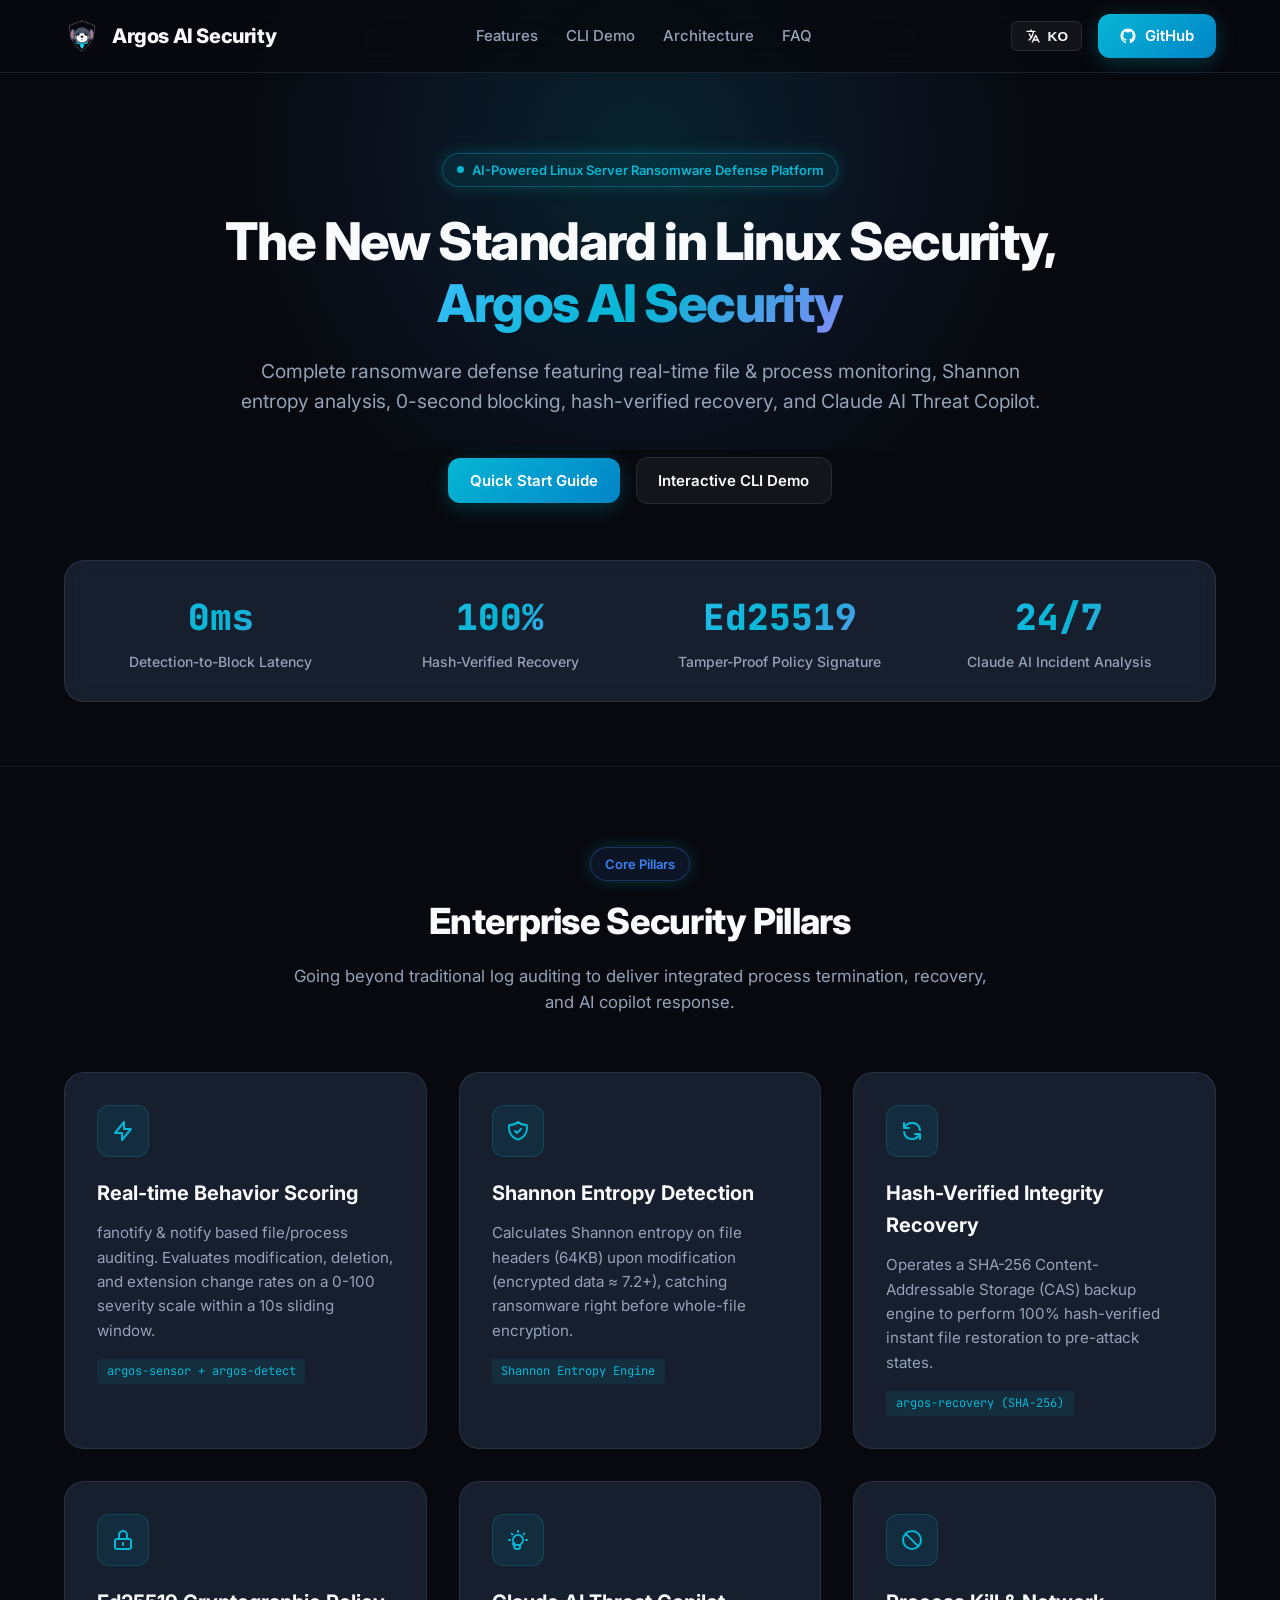
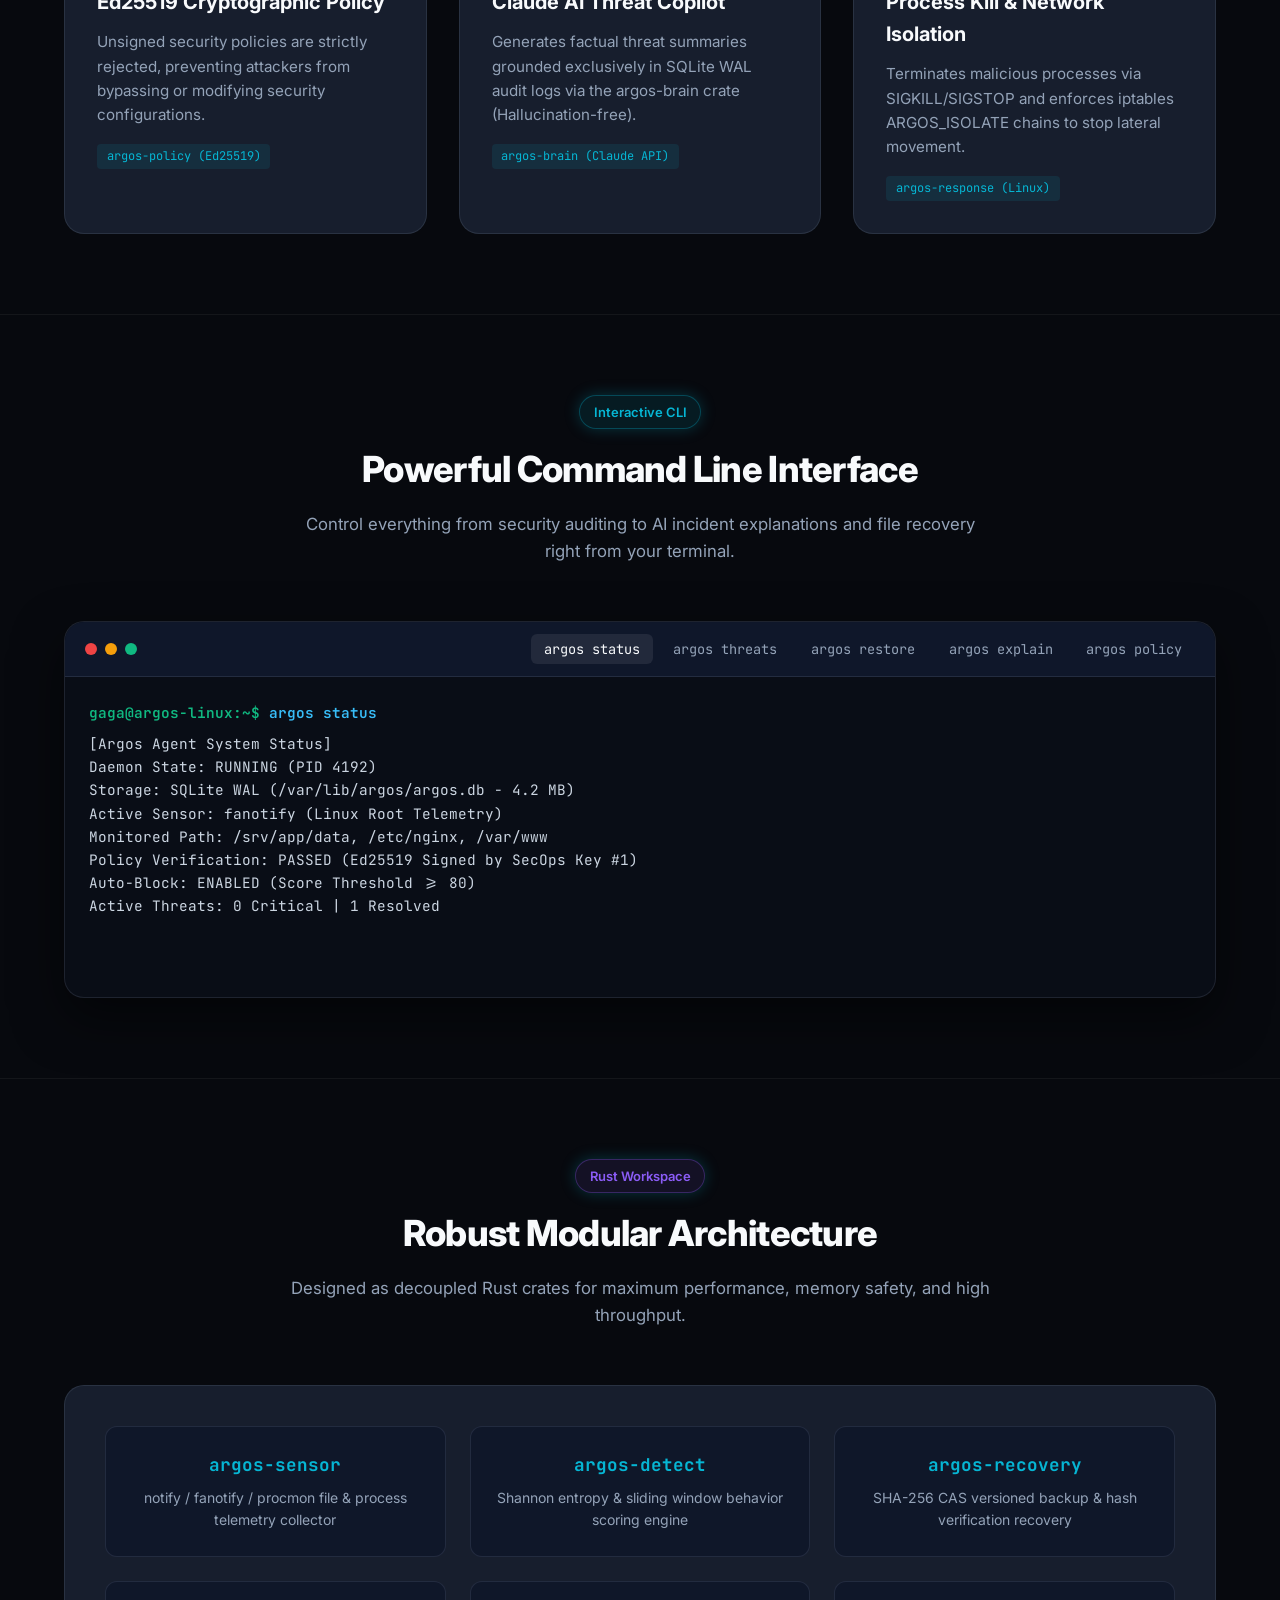
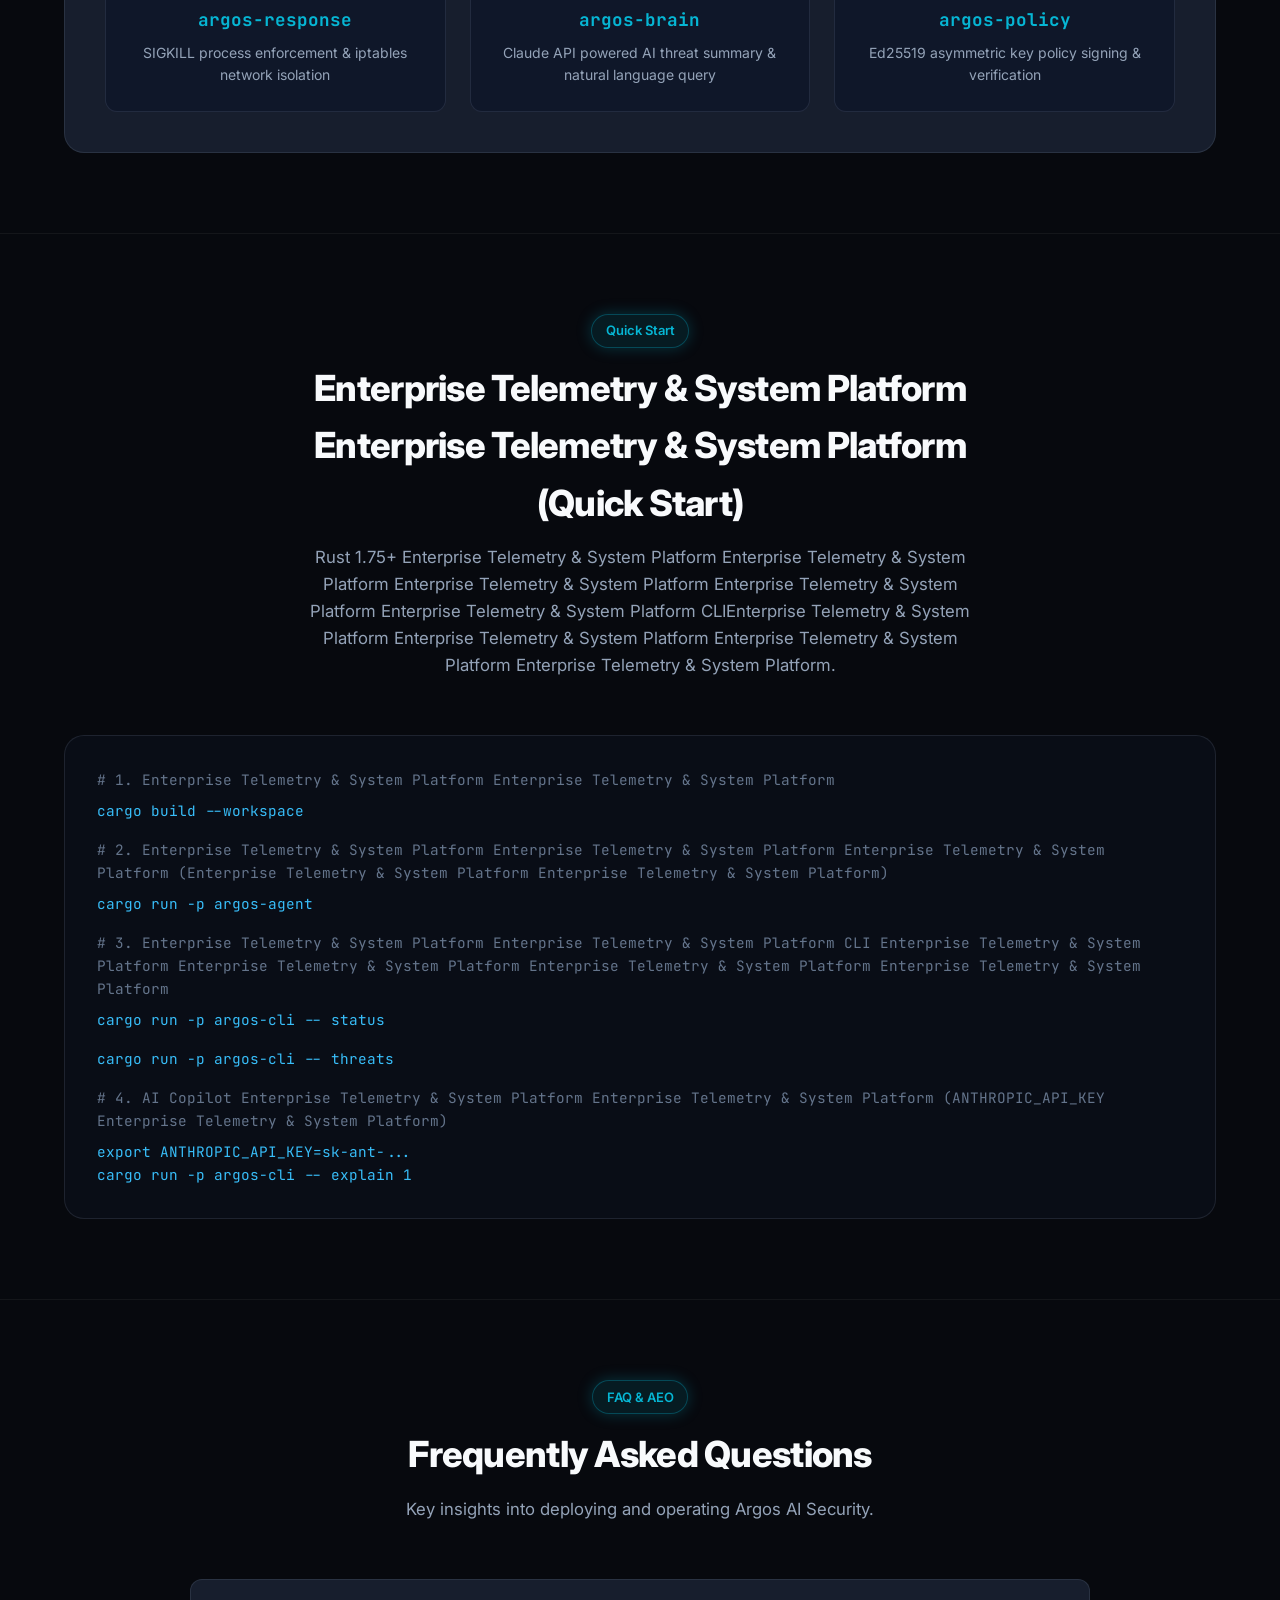
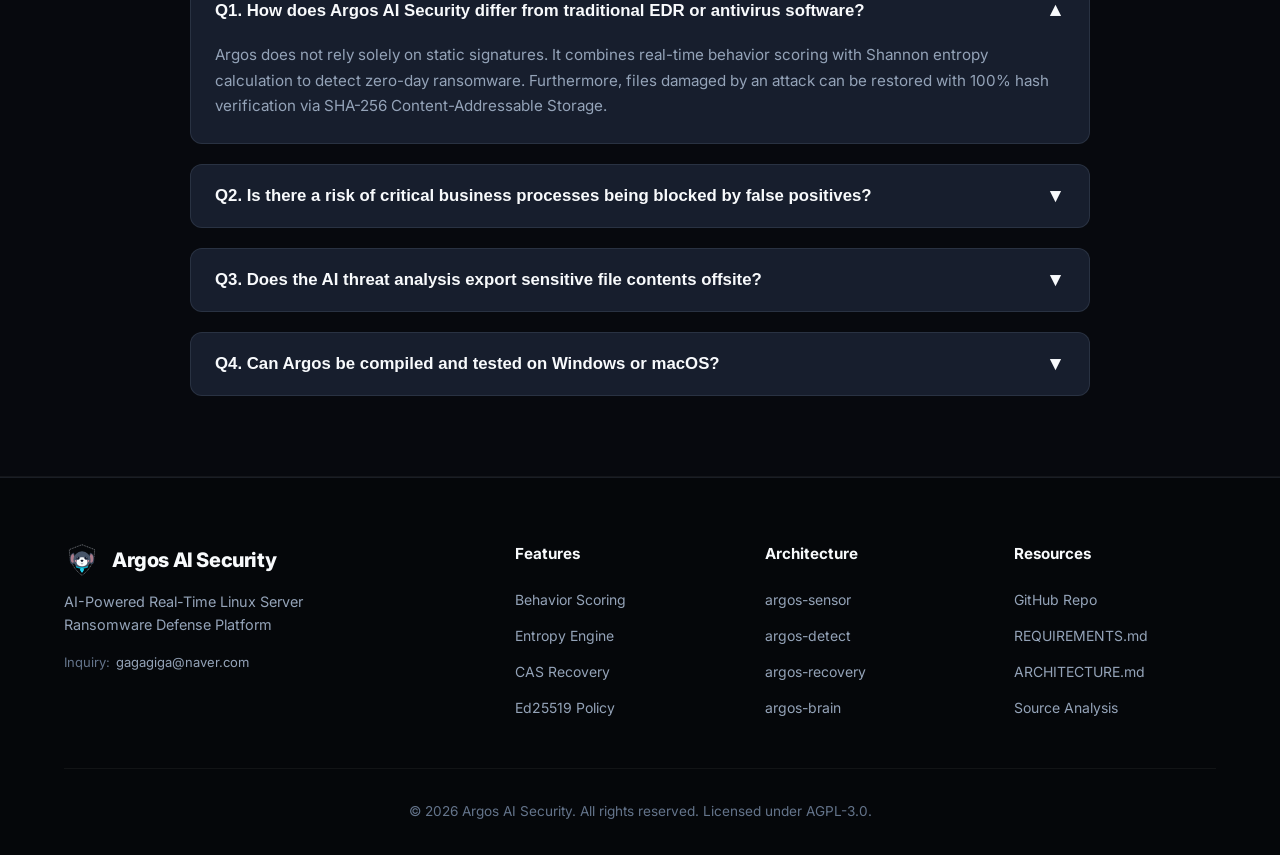
==== docs/index_en.html @ ac6d1569 "feat(docs): translate index_en.html fully into professional English" ====
<!DOCTYPE html>
<html lang="en">
<head>
  <meta charset="UTF-8">
  <meta name="viewport" content="width=device-width, initial-scale=1.0">
  
  <!-- Primary SEO Meta Tags -->
  <title>Argos AI Security | AI Enterprise Telemetry &amp; System Platform Linux Enterprise Telemetry &amp; System Platform Enterprise Telemetry &amp; System Platform & Enterprise Telemetry &amp; System Platform Enterprise Telemetry &amp; System Platform Enterprise Telemetry &amp; System Platform·Enterprise Telemetry &amp; System Platform·Enterprise Telemetry &amp; System Platform Enterprise Telemetry &amp; System Platform</title>
  <meta name="title" content="Argos AI Security | AI 기반 Linux 서버 보안 & 랜섬웨어 실시간 탐지·차단·복구 플랫폼">
  <meta name="description" content="Argos AI Security는 실시간 행위 탐지, Shannon 엔트로피 분석, 해시 검증 무결성 복구, Ed25519 정책 서명 및 Claude AI Threat Copilot을 결합한 차세대 Linux 서버 보안 플랫폼입니다.">
  <meta name="keywords" content="Argos AI Security, Linux Server Security, Ransomware Defense, AI Cybersecurity, Behavior Scoring, Shannon Entropy, Content-Addressable Storage, Ed25519 Policy, Claude AI Copilot, Rust Security">
  <meta name="author" content="Argos AI Security Team">
  <meta name="robots" content="index, follow">
  <link rel="canonical" href="https://hkjang.github.io/ArgosAISecurity/">

  <!-- Favicon -->
  <link rel="icon" type="image/svg+xml" href="images/logo.svg">

  <!-- Open Graph / Facebook / LinkedIn (SEO) -->
  <meta property="og:type" content="website">
  <meta property="og:url" content="https://hkjang.github.io/ArgosAISecurity/">
  <meta property="og:title" content="Argos AI Security | AI 기반 Linux 서버 보안 & 랜섬웨어 실시간 탐지·차단·복구 플랫폼">
  <meta property="og:description" content="실시간 파일/프로세스 감시, Shannon 엔트로피 0초 탐지, 해시 검증 100% 복구 및 Claude AI Copilot 기반 Linux 서버 방어 시스템.">
  <meta property="og:image" content="https://hkjang.github.io/ArgosAISecurity/images/og-banner.jpg">
  <meta property="og:site_name" content="Argos AI Security">

  <!-- Twitter Card (SEO) -->
  <meta name="twitter:card" content="summary_large_image">
  <meta name="twitter:url" content="https://hkjang.github.io/ArgosAISecurity/">
  <meta name="twitter:title" content="Argos AI Security | AI 기반 Linux 서버 보안 플랫폼">
  <meta name="twitter:description" content="실시간 행위 탐지, Shannon 엔트로피 분석, 해시 검증 복구 및 Claude AI Threat Copilot으로 완벽한 랜섬웨어 방어를 구축하세요.">
  <meta name="twitter:image" content="https://hkjang.github.io/ArgosAISecurity/images/og-banner.jpg">

  <!-- Stylesheet -->
  <link rel="stylesheet" href="style.css">

  <!-- JSON-LD Structured Data (AEO & Search Engine Schema) -->
  <script type="application/ld+json">
  {
    "@context": "https://schema.org",
    "@graph": [
      {
        "@type": "SoftwareApplication",
        "name": "Argos AI Security",
        "operatingSystem": "Linux (Ubuntu, Debian, RHEL, CentOS, Rocky Linux)",
        "applicationCategory": "SecurityApplication",
        "description": "AI-powered Linux Server Security Platform for real-time ransomware detection, process termination, hash-verified file recovery, and AI copilot incident explanation.",
        "softwareVersion": "1.0.0",
        "license": "https://github.com/hkjang/ArgosAISecurity/blob/main/LICENSE",
        "offers": {
          "@type": "Offer",
          "price": "0",
          "priceCurrency": "USD"
        }
      },
      {
        "@type": "FAQPage",
        "mainEntity": [
          {
            "@type": "Question",
            "name": "Enterprise Telemetry &amp; System Platform EDR/Enterprise Telemetry &amp; System Platform Enterprise Telemetry &amp; System Platform Argos AI SecurityEnterprise Telemetry &amp; System Platform Enterprise Telemetry &amp; System Platform Enterprise Telemetry &amp; System Platform Enterprise Telemetry &amp; System Platform?",
            "acceptedAnswer": {
              "@type": "Answer",
              "text": "ArgosEnterprise Telemetry &amp; System Platform Enterprise Telemetry &amp; System Platform Enterprise Telemetry &amp; System Platform Enterprise Telemetry &amp; System Platform Enterprise Telemetry &amp; System Platform Enterprise Telemetry &amp; System Platform, Enterprise Telemetry &amp; System Platform Enterprise Telemetry &amp; System Platform Enterprise Telemetry &amp; System Platform(Behavior Scoring)Enterprise Telemetry &amp; System Platform Shannon Enterprise Telemetry &amp; System Platform Enterprise Telemetry &amp; System Platform Enterprise Telemetry &amp; System Platform Zero-day Enterprise Telemetry &amp; System Platform Enterprise Telemetry &amp; System Platform Enterprise Telemetry &amp; System Platform. Enterprise Telemetry &amp; System Platform Enterprise Telemetry &amp; System Platform Enterprise Telemetry &amp; System Platform SHA-256 CAS Enterprise Telemetry &amp; System Platform Enterprise Telemetry &amp; System Platform Enterprise Telemetry &amp; System Platform Enterprise Telemetry &amp; System Platform Enterprise Telemetry &amp; System Platform 100% Enterprise Telemetry &amp; System Platform Enterprise Telemetry &amp; System Platform Enterprise Telemetry &amp; System Platform Enterprise Telemetry &amp; System Platform."
            }
          },
          {
            "@type": "Question",
            "name": "Enterprise Telemetry &amp; System Platform(False Positive)Enterprise Telemetry &amp; System Platform Enterprise Telemetry &amp; System Platform Enterprise Telemetry &amp; System Platform Enterprise Telemetry &amp; System Platform Enterprise Telemetry &amp; System Platform Enterprise Telemetry &amp; System Platform Enterprise Telemetry &amp; System Platform?",
            "acceptedAnswer": {
              "@type": "Answer",
              "text": "Enterprise Telemetry &amp; System Platform Enterprise Telemetry &amp; System Platform auto_block=false(Dry-run)Enterprise Telemetry &amp; System Platform, Enterprise Telemetry &amp; System Platform Enterprise Telemetry &amp; System Platform 80Enterprise Telemetry &amp; System Platform Enterprise Telemetry &amp; System Platform Enterprise Telemetry &amp; System Platform PIDEnterprise Telemetry &amp; System Platform Enterprise Telemetry &amp; System Platform Enterprise Telemetry &amp; System Platform Enterprise Telemetry &amp; System Platform Enterprise Telemetry &amp; System Platform Enterprise Telemetry &amp; System Platform. Enterprise Telemetry &amp; System Platform Enterprise Telemetry &amp; System Platform PID 0Enterprise Telemetry &amp; System Platform Enterprise Telemetry &amp; System Platform Enterprise Telemetry &amp; System Platform Enterprise Telemetry &amp; System Platform Enterprise Telemetry &amp; System Platform Enterprise Telemetry &amp; System Platform."
            }
          },
          {
            "@type": "Question",
            "name": "AI Enterprise Telemetry &amp; System Platform Enterprise Telemetry &amp; System Platform Enterprise Telemetry &amp; System Platform Enterprise Telemetry &amp; System Platform Enterprise Telemetry &amp; System Platform Enterprise Telemetry &amp; System Platform Enterprise Telemetry &amp; System Platform Enterprise Telemetry &amp; System Platform Enterprise Telemetry &amp; System Platform Enterprise Telemetry &amp; System Platform?",
            "acceptedAnswer": {
              "@type": "Answer",
              "text": "argos-brain Enterprise Telemetry &amp; System Platform Enterprise Telemetry &amp; System Platform Enterprise Telemetry &amp; System Platform Enterprise Telemetry &amp; System Platform Enterprise Telemetry &amp; System Platform SQLite Enterprise Telemetry &amp; System Platform Enterprise Telemetry &amp; System Platform Enterprise Telemetry &amp; System Platform Enterprise Telemetry &amp; System Platform, Enterprise Telemetry &amp; System Platform Enterprise Telemetry &amp; System Platform, Enterprise Telemetry &amp; System Platform Enterprise Telemetry &amp; System Platform Enterprise Telemetry &amp; System Platform Enterprise Telemetry &amp; System Platform Enterprise Telemetry &amp; System Platform Claude APIEnterprise Telemetry &amp; System Platform Enterprise Telemetry &amp; System Platform Enterprise Telemetry &amp; System Platform Enterprise Telemetry &amp; System Platform Enterprise Telemetry &amp; System Platform Enterprise Telemetry &amp; System Platform Enterprise Telemetry &amp; System Platform."
            }
          }
        ]
      },
      {
        "@type": "Organization",
        "name": "Argos AI Security",
        "url": "https://hkjang.github.io/ArgosAISecurity/",
        "logo": "https://hkjang.github.io/ArgosAISecurity/images/logo.svg",
        "contactPoint": {
          "@type": "ContactPoint",
          "email": "gagagiga@naver.com",
          "contactType": "technical support"
        }
      }
    ]
  }
  </script>
<script id="auto-lang-detector">
(function() {
  var SAVED_KEY = 'user_lang_pref';
  var userPref = localStorage.getItem(SAVED_KEY);
  if (!userPref) {
    var navLang = (navigator.language || (navigator.languages && navigator.languages[0]) || '').toLowerCase();
    var isKoBrowser = navLang.indexOf('ko') === 0;
    var isEnPage = window.location.pathname.indexOf('index_en.html') !== -1;
    if (!isKoBrowser && !isEnPage) {
      var target = window.location.href.replace(/index\.html$/, 'index_en.html');
      if (target === window.location.href) target = 'index_en.html';
      window.location.replace(target);
    } else if (isKoBrowser && isEnPage) {
      var target = window.location.href.replace(/index_en\.html$/, 'index.html');
      if (target === window.location.href) target = 'index.html';
      window.location.replace(target);
    }
  }

  document.addEventListener('DOMContentLoaded', function() {
    var langBtns = document.querySelectorAll('.lang-btn, [data-lang], #btn-ko, #btn-en, #localeToggle, #btn-lang-toggle');
    langBtns.forEach(function(btn) {
      btn.addEventListener('click', function() {
        var lang = btn.getAttribute('data-lang') || (btn.textContent || '').trim().toLowerCase();
        if (lang.indexOf('en') !== -1) {
          localStorage.setItem(SAVED_KEY, 'en');
        } else if (lang.indexOf('ko') !== -1 || lang.indexOf('Enterprise Telemetry &amp; System Platform') !== -1) {
          localStorage.setItem(SAVED_KEY, 'ko');
        }
      });
    });
  });
})();
</script>
</head>
<body>

  <!-- Glowing Background Effect -->
  <div class="bg-glow"></div>

  <!-- Header / Navigation -->
  <header>
    <div class="container nav-container">
      <a href="#" class="brand">
        <img src="images/logo.svg" alt="Argos AI Security Logo" width="36" height="36">
        <span>Argos AI Security</span>
      </a>

      <nav>
        <ul class="nav-links">
          <li><a href="#features" data-i18n="nav_features">Features</a></li>
          <li><a href="#cli-demo" data-i18n="nav_cli">CLI Enterprise Telemetry &amp; System Platform</a></li>
          <li><a href="#architecture" data-i18n="nav_architecture">Architecture</a></li>
          <li><a href="#faq" data-i18n="nav_faq">FAQ</a></li>
        </ul>
      </nav>

      <button id="mobile-menu-btn" class="mobile-menu-btn" aria-label="메뉴 열기/닫기">
          <svg width="24" height="24" fill="none" stroke="currentColor" viewBox="0 0 24 24"><path stroke-linecap="round" stroke-linejoin="round" stroke-width="2" d="M4 6h16M4 12h16M4 18h16"></path></svg>
        </button>
      <div class="nav-actions">
        <button id="btn-lang-toggle" class="btn-lang" title="Toggle Language (KR / EN)">
          <svg width="16" height="16" fill="none" stroke="currentColor" viewBox="0 0 24 24"><path stroke-linecap="round" stroke-linejoin="round" stroke-width="2" d="M3 5h12M9 3v2m1.048 9.5A18.022 18.022 0 016.412 9m6.088 9h7M11 21l5-10 5 10M12.751 5C11.783 11.37 9.198 15.358 6 18.15"></path></svg>
          <span id="lang-text">EN</span>
        </button>
        <a href="https://github.com/hkjang/ArgosAISecurity" target="_blank" rel="noopener" class="btn-primary">
          <svg width="18" height="18" fill="currentColor" viewBox="0 0 24 24"><path fill-rule="evenodd" clip-rule="evenodd" d="M12 2C6.477 2 2 6.484 2 12.017c0 4.425 2.865 8.18 6.839 9.504.5.092.682-.217.682-.483 0-.237-.008-.868-.013-1.703-2.782.605-3.369-1.343-3.369-1.343-.454-1.158-1.11-1.466-1.11-1.466-.908-.62.069-.608.069-.608 1.003.07 1.53 1.032 1.53 1.032.892 1.53 2.341 1.088 2.91.832.092-.647.35-1.088.636-1.338-2.22-.253-4.555-1.113-4.555-4.951 0-1.093.39-1.988 1.029-2.688-.103-.253-.446-1.272.098-2.65 0 0 .84-.27 2.75 1.026A9.564 9.564 0 0112 6.844c.85.004 1.705.115 2.504.337 1.909-1.296 2.747-1.027 2.747-1.027.546 1.379.202 2.398.1 2.651.64.7 1.028 1.595 1.028 2.688 0 3.848-2.339 4.695-4.566 4.943.359.309.678.92.678 1.855 0 1.338-.012 2.419-.012 2.747 0 .268.18.58.688.482A10.019 10.019 0 0022 12.017C22 6.484 17.522 2 12 2z"></path></svg>
          GitHub
        </a>
      </div>
    </div>
  </header>

  <!-- Hero Section -->
  <main>
    <section class="hero">
      <div class="container">
        <div class="badge">
          <span class="badge-dot"></span>
          <span data-i18n="hero_badge">AI Enterprise Telemetry &amp; System Platform Linux Enterprise Telemetry &amp; System Platform Enterprise Telemetry &amp; System Platform Enterprise Telemetry &amp; System Platform Enterprise Telemetry &amp; System Platform</span>
        </div>

        <h1 data-i18n="hero_title">
          Linux Enterprise Telemetry &amp; System Platform Enterprise Telemetry &amp; System Platform Enterprise Telemetry &amp; System Platform Enterprise Telemetry &amp; System Platform,<br>
          <span class="text-gradient">Argos AI Security</span>
        </h1>

        <p class="subtitle" data-i18n="hero_subtitle">
          Enterprise Telemetry &amp; System Platform Enterprise Telemetry &amp; System Platform·Enterprise Telemetry &amp; System Platform Enterprise Telemetry &amp; System Platform, Shannon Enterprise Telemetry &amp; System Platform Enterprise Telemetry &amp; System Platform, 0Enterprise Telemetry &amp; System Platform Enterprise Telemetry &amp; System Platform, Enterprise Telemetry &amp; System Platform Enterprise Telemetry &amp; System Platform Enterprise Telemetry &amp; System Platform Enterprise Telemetry &amp; System Platform Claude AI Threat CopilotEnterprise Telemetry &amp; System Platform Enterprise Telemetry &amp; System Platform Enterprise Telemetry &amp; System Platform Enterprise Telemetry &amp; System Platform Enterprise Telemetry &amp; System Platform Enterprise Telemetry &amp; System Platform
        </p>

        <div class="hero-cta">
          <a href="#quickstart" class="btn-primary" data-i18n="btn_quickstart">Enterprise Telemetry &amp; System Platform Enterprise Telemetry &amp; System Platform Enterprise Telemetry &amp; System Platform</a>
          <a href="#cli-demo" class="btn-secondary" data-i18n="btn_demo">CLI Enterprise Telemetry &amp; System Platform Enterprise Telemetry &amp; System Platform</a>
        </div>

        <!-- Metrics Bar -->
        <div class="metrics-bar">
          <div class="metric-item">
            <div class="metric-value text-gradient" data-i18n="metric_time">0ms</div>
            <div class="metric-label" data-i18n="metric_time_label">Enterprise Telemetry &amp; System Platform-Enterprise Telemetry &amp; System Platform Enterprise Telemetry &amp; System Platform Enterprise Telemetry &amp; System Platform</div>
          </div>
          <div class="metric-item">
            <div class="metric-value text-gradient" data-i18n="metric_recovery">100%</div>
            <div class="metric-label" data-i18n="metric_recovery_label">Enterprise Telemetry &amp; System Platform Enterprise Telemetry &amp; System Platform Enterprise Telemetry &amp; System Platform</div>
          </div>
          <div class="metric-item">
            <div class="metric-value text-gradient" data-i18n="metric_policy">Ed25519</div>
            <div class="metric-label" data-i18n="metric_policy_label">Enterprise Telemetry &amp; System Platform Enterprise Telemetry &amp; System Platform Enterprise Telemetry &amp; System Platform Enterprise Telemetry &amp; System Platform</div>
          </div>
          <div class="metric-item">
            <div class="metric-value text-gradient" data-i18n="metric_ai">24/7</div>
            <div class="metric-label" data-i18n="metric_ai_label">Claude AI Enterprise Telemetry &amp; System Platform Enterprise Telemetry &amp; System Platform</div>
          </div>
        </div>
      </div>
    </section>

    <!-- Core Features Grid Section -->
    <section id="features">
      <div class="container">
        <div class="section-header">
          <span class="badge" style="background: rgba(59, 130, 246, 0.1); color: var(--secondary); border-color: rgba(59, 130, 246, 0.3);">Core Pillars</span>
          <h2 class="section-title" data-i18n="sec_features_title">Enterprise Telemetry &amp; System Platform 6Enterprise Telemetry &amp; System Platform Enterprise Telemetry &amp; System Platform Enterprise Telemetry &amp; System Platform Enterprise Telemetry &amp; System Platform</h2>
          <p class="section-desc" data-i18n="sec_features_desc">Enterprise Telemetry &amp; System Platform Enterprise Telemetry &amp; System Platform Enterprise Telemetry &amp; System Platform Enterprise Telemetry &amp; System Platform Enterprise Telemetry &amp; System Platform Enterprise Telemetry &amp; System Platform, Enterprise Telemetry &amp; System Platform, AI Enterprise Telemetry &amp; System Platform Enterprise Telemetry &amp; System Platform Enterprise Telemetry &amp; System Platform.</p>
        </div>

        <div class="features-grid">
          <!-- Feature 1 -->
          <div class="feature-card">
            <div class="feature-icon">
              <svg width="24" height="24" fill="none" stroke="currentColor" viewBox="0 0 24 24"><path stroke-linecap="round" stroke-linejoin="round" stroke-width="2" d="M13 10V3L4 14h7v7l9-11h-7z"></path></svg>
            </div>
            <h3 data-i18n="feat1_title">Enterprise Telemetry &amp; System Platform Enterprise Telemetry &amp; System Platform Enterprise Telemetry &amp; System Platform (Behavior Scoring)</h3>
            <p data-i18n="feat1_desc">fanotify Enterprise Telemetry &amp; System Platform notify Enterprise Telemetry &amp; System Platform Enterprise Telemetry &amp; System Platform/Enterprise Telemetry &amp; System Platform Enterprise Telemetry &amp; System Platform. Enterprise Telemetry &amp; System Platform Enterprise Telemetry &amp; System Platform(10Enterprise Telemetry &amp; System Platform) Enterprise Telemetry &amp; System Platform Enterprise Telemetry &amp; System Platform·Enterprise Telemetry &amp; System Platform·Enterprise Telemetry &amp; System Platform Enterprise Telemetry &amp; System Platform Enterprise Telemetry &amp; System Platform 0~100Enterprise Telemetry &amp; System Platform Enterprise Telemetry &amp; System Platform Enterprise Telemetry &amp; System Platform Enterprise Telemetry &amp; System Platform.</p>
            <span class="feature-tag">argos-sensor + argos-detect</span>
          </div>

          <!-- Feature 2 -->
          <div class="feature-card">
            <div class="feature-icon">
              <svg width="24" height="24" fill="none" stroke="currentColor" viewBox="0 0 24 24"><path stroke-linecap="round" stroke-linejoin="round" stroke-width="2" d="M9 12l2 2 4-4m5.618-4.016A11.955 11.955 0 0112 2.944a11.955 11.955 0 01-8.618 3.04A12.02 12.02 0 003 9c0 5.591 3.824 10.29 9 11.622 5.176-1.332 9-6.03 9-11.622 0-1.042-.133-2.052-.382-3.016z"></path></svg>
            </div>
            <h3 data-i18n="feat2_title">Shannon Enterprise Telemetry &amp; System Platform Enterprise Telemetry &amp; System Platform Enterprise Telemetry &amp; System Platform</h3>
            <p data-i18n="feat2_desc">Enterprise Telemetry &amp; System Platform Enterprise Telemetry &amp; System Platform Enterprise Telemetry &amp; System Platform Enterprise Telemetry &amp; System Platform Enterprise Telemetry &amp; System Platform 64KBEnterprise Telemetry &amp; System Platform Enterprise Telemetry &amp; System Platform Enterprise Telemetry &amp; System Platform(Enterprise Telemetry &amp; System Platform Enterprise Telemetry &amp; System Platform ≈ 7.2+). Enterprise Telemetry &amp; System Platform Enterprise Telemetry &amp; System Platform Enterprise Telemetry &amp; System Platform Enterprise Telemetry &amp; System Platform Enterprise Telemetry &amp; System Platform Enterprise Telemetry &amp; System Platform Enterprise Telemetry &amp; System Platform.</p>
            <span class="feature-tag">Shannon Entropy Engine</span>
          </div>

          <!-- Feature 3 -->
          <div class="feature-card">
            <div class="feature-icon">
              <svg width="24" height="24" fill="none" stroke="currentColor" viewBox="0 0 24 24"><path stroke-linecap="round" stroke-linejoin="round" stroke-width="2" d="M4 4v5h.582m15.356 2A8.001 8.001 0 004.582 9m0 0H9m11 11v-5h-.581m0 0a8.003 8.003 0 01-15.357-2m15.357 2H15"></path></svg>
            </div>
            <h3 data-i18n="feat3_title">Enterprise Telemetry &amp; System Platform Enterprise Telemetry &amp; System Platform Enterprise Telemetry &amp; System Platform Enterprise Telemetry &amp; System Platform (CAS)</h3>
            <p data-i18n="feat3_desc">SHA-256 Enterprise Telemetry &amp; System Platform Enterprise Telemetry &amp; System Platform Enterprise Telemetry &amp; System Platform Enterprise Telemetry &amp; System Platform(Content-Addressable Storage)Enterprise Telemetry &amp; System Platform Enterprise Telemetry &amp; System Platform, Enterprise Telemetry &amp; System Platform Enterprise Telemetry &amp; System Platform Enterprise Telemetry &amp; System Platform 100% Enterprise Telemetry &amp; System Platform Enterprise Telemetry &amp; System Platform Enterprise Telemetry &amp; System Platform Enterprise Telemetry &amp; System Platform.</p>
            <span class="feature-tag">argos-recovery (SHA-256)</span>
          </div>

          <!-- Feature 4 -->
          <div class="feature-card">
            <div class="feature-icon">
              <svg width="24" height="24" fill="none" stroke="currentColor" viewBox="0 0 24 24"><path stroke-linecap="round" stroke-linejoin="round" stroke-width="2" d="M12 15v2m-6 4h12a2 2 0 002-2v-6a2 2 0 00-2-2H6a2 2 0 00-2 2v6a2 2 0 002 2zm10-10V7a4 4 0 00-8 0v4h8z"></path></svg>
            </div>
            <h3 data-i18n="feat4_title">Ed25519 Cryptographic Policy</h3>
            <p data-i18n="feat4_desc">Enterprise Telemetry &amp; System Platform Enterprise Telemetry &amp; System Platform Enterprise Telemetry &amp; System Platform Enterprise Telemetry &amp; System Platform Enterprise Telemetry &amp; System Platform Enterprise Telemetry &amp; System Platform. Enterprise Telemetry &amp; System Platform Enterprise Telemetry &amp; System Platform Enterprise Telemetry &amp; System Platform Enterprise Telemetry &amp; System Platform Enterprise Telemetry &amp; System Platform Enterprise Telemetry &amp; System Platform Enterprise Telemetry &amp; System Platform Enterprise Telemetry &amp; System Platform Enterprise Telemetry &amp; System Platform Enterprise Telemetry &amp; System Platform.</p>
            <span class="feature-tag">argos-policy (Ed25519)</span>
          </div>

          <!-- Feature 5 -->
          <div class="feature-card">
            <div class="feature-icon">
              <svg width="24" height="24" fill="none" stroke="currentColor" viewBox="0 0 24 24"><path stroke-linecap="round" stroke-linejoin="round" stroke-width="2" d="M9.663 17h4.673M12 3v1m6.364 1.636l-.707.707M21 12h-1M4 12H3m3.343-5.657l-.707-.707m2.828 9.9a5 5 0 117.072 0l-.548.547A3.374 3.374 0 0014 18.469V19a2 2 0 01-2 2h-1.686a2 2 0 01-1.996-1.854l-.066-.677a3.374 3.374 0 00-1.042-2.127l-.547-.547z"></path></svg>
            </div>
            <h3 data-i18n="feat5_title">Claude AI Threat Copilot</h3>
            <p data-i18n="feat5_desc">argos-brain Enterprise Telemetry &amp; System Platform Enterprise Telemetry &amp; System Platform Enterprise Telemetry &amp; System Platform SQLite Audit LogEnterprise Telemetry &amp; System Platform Enterprise Telemetry &amp; System Platform AI Enterprise Telemetry &amp; System Platform Enterprise Telemetry &amp; System Platform Enterprise Telemetry &amp; System Platform Enterprise Telemetry &amp; System Platform Enterprise Telemetry &amp; System Platform Enterprise Telemetry &amp; System Platform (Hallucination Enterprise Telemetry &amp; System Platform).</p>
            <span class="feature-tag">argos-brain (Claude API)</span>
          </div>

          <!-- Feature 6 -->
          <div class="feature-card">
            <div class="feature-icon">
              <svg width="24" height="24" fill="none" stroke="currentColor" viewBox="0 0 24 24"><path stroke-linecap="round" stroke-linejoin="round" stroke-width="2" d="M18.364 18.364A9 9 0 005.636 5.636m12.728 12.728A9 9 0 015.636 5.636m12.728 12.728L5.636 5.636"></path></svg>
            </div>
            <h3 data-i18n="feat6_title">Enterprise Telemetry &amp; System Platform Enterprise Telemetry &amp; System Platform & Enterprise Telemetry &amp; System Platform Enterprise Telemetry &amp; System Platform</h3>
            <p data-i18n="feat6_desc">SIGKILL/SIGSTOPEnterprise Telemetry &amp; System Platform Enterprise Telemetry &amp; System Platform Enterprise Telemetry &amp; System Platform Enterprise Telemetry &amp; System Platform Enterprise Telemetry &amp; System Platform Enterprise Telemetry &amp; System Platform iptables Enterprise Telemetry &amp; System Platform ARGOS_ISOLATE Enterprise Telemetry &amp; System Platform Enterprise Telemetry &amp; System Platform 2Enterprise Telemetry &amp; System Platform Enterprise Telemetry &amp; System Platform Enterprise Telemetry &amp; System Platform Enterprise Telemetry &amp; System Platform.</p>
            <span class="feature-tag">argos-response (Linux)</span>
          </div>
        </div>
      </div>
    </section>

    <!-- Interactive CLI Simulator Section -->
    <section id="cli-demo">
      <div class="container">
        <div class="section-header">
          <span class="badge">Interactive CLI</span>
          <h2 class="section-title" data-i18n="sec_cli_title">Enterprise Telemetry &amp; System Platform CLI (Command Line Interface)</h2>
          <p class="section-desc" data-i18n="sec_cli_desc">Enterprise Telemetry &amp; System Platform Enterprise Telemetry &amp; System Platform Enterprise Telemetry &amp; System Platform Enterprise Telemetry &amp; System Platform Enterprise Telemetry &amp; System Platform Enterprise Telemetry &amp; System Platform Enterprise Telemetry &amp; System Platform Enterprise Telemetry &amp; System Platform AI Enterprise Telemetry &amp; System Platform Enterprise Telemetry &amp; System Platform, Enterprise Telemetry &amp; System Platform Enterprise Telemetry &amp; System Platform Enterprise Telemetry &amp; System Platform.</p>
        </div>

        <div class="cli-container">
          <div class="cli-header">
            <div class="window-dots">
              <span class="dot red"></span>
              <span class="dot yellow"></span>
              <span class="dot green"></span>
            </div>
            <div class="cli-tabs">
              <button class="cli-tab active" data-cli="status">argos status</button>
              <button class="cli-tab" data-cli="threats">argos threats</button>
              <button class="cli-tab" data-cli="restore">argos restore</button>
              <button class="cli-tab" data-cli="explain">argos explain</button>
              <button class="cli-tab" data-cli="policy">argos policy</button>
            </div>
          </div>

          <div class="cli-body" id="cli-output-container">
            <div><span class="cli-prompt">gaga@argos-linux:~$</span> <span class="cli-cmd">argos status</span></div>
            <div class="cli-output">[Argos Agent System Status]
Daemon State: RUNNING (PID 4192)
Storage: SQLite WAL (/var/lib/argos/argos.db - 4.2 MB)
Active Sensor: fanotify (Linux Root Telemetry)
Monitored Path: /srv/app/data, /etc/nginx, /var/www
Policy Verification: PASSED (Ed25519 Signed by SecOps Key #1)
Auto-Block: ENABLED (Score Threshold >= 80)
Active Threats: 0 Critical | 1 Resolved</div>
          </div>
        </div>
      </div>
    </section>

    <!-- System Architecture Diagram Section -->
    <section id="architecture">
      <div class="container">
        <div class="section-header">
          <span class="badge" style="background: rgba(139, 92, 246, 0.1); color: var(--accent-purple); border-color: rgba(139, 92, 246, 0.3);">Rust Workspace</span>
          <h2 class="section-title" data-i18n="sec_arch_title">Enterprise Telemetry &amp; System Platform Enterprise Telemetry &amp; System Platform Enterprise Telemetry &amp; System Platform</h2>
          <p class="section-desc" data-i18n="sec_arch_desc">Enterprise Telemetry &amp; System Platform Rust Enterprise Telemetry &amp; System Platform Enterprise Telemetry &amp; System Platform Enterprise Telemetry &amp; System Platform Enterprise Telemetry &amp; System Platform Enterprise Telemetry &amp; System Platform Enterprise Telemetry &amp; System Platform Enterprise Telemetry &amp; System Platform.</p>
        </div>

        <div class="arch-diagram">
          <div class="arch-node">
            <h4 data-i18n="arch_sensor">argos-sensor</h4>
            <p data-i18n="arch_sensor_desc">notify / fanotify / procmon Enterprise Telemetry &amp; System Platform & Enterprise Telemetry &amp; System Platform Enterprise Telemetry &amp; System Platform Enterprise Telemetry &amp; System Platform</p>
          </div>

          <div class="arch-node">
            <h4 data-i18n="arch_detect">argos-detect</h4>
            <p data-i18n="arch_detect_desc">Shannon Enterprise Telemetry &amp; System Platform + Enterprise Telemetry &amp; System Platform Enterprise Telemetry &amp; System Platform Enterprise Telemetry &amp; System Platform Enterprise Telemetry &amp; System Platform</p>
          </div>

          <div class="arch-node">
            <h4 data-i18n="arch_recovery">argos-recovery</h4>
            <p data-i18n="arch_recovery_desc">SHA-256 CAS Enterprise Telemetry &amp; System Platform Enterprise Telemetry &amp; System Platform Enterprise Telemetry &amp; System Platform Enterprise Telemetry &amp; System Platform Enterprise Telemetry &amp; System Platform Enterprise Telemetry &amp; System Platform</p>
          </div>

          <div class="arch-node">
            <h4 data-i18n="arch_response">argos-response</h4>
            <p data-i18n="arch_response_desc">SIGKILL Enterprise Telemetry &amp; System Platform Enterprise Telemetry &amp; System Platform & iptables Enterprise Telemetry &amp; System Platform Enterprise Telemetry &amp; System Platform</p>
          </div>

          <div class="arch-node">
            <h4 data-i18n="arch_brain">argos-brain</h4>
            <p data-i18n="arch_brain_desc">Claude API Enterprise Telemetry &amp; System Platform AI Enterprise Telemetry &amp; System Platform Enterprise Telemetry &amp; System Platform Enterprise Telemetry &amp; System Platform Enterprise Telemetry &amp; System Platform Enterprise Telemetry &amp; System Platform</p>
          </div>

          <div class="arch-node">
            <h4 data-i18n="arch_policy">argos-policy</h4>
            <p data-i18n="arch_policy_desc">Ed25519 Enterprise Telemetry &amp; System Platform Enterprise Telemetry &amp; System Platform Enterprise Telemetry &amp; System Platform Enterprise Telemetry &amp; System Platform Enterprise Telemetry &amp; System Platform Enterprise Telemetry &amp; System Platform</p>
          </div>
        </div>
      </div>
    </section>

    <!-- Quickstart Code Section -->
    <section id="quickstart">
      <div class="container">
        <div class="section-header">
          <span class="badge">Quick Start</span>
          <h2 class="section-title">Enterprise Telemetry &amp; System Platform Enterprise Telemetry &amp; System Platform (Quick Start)</h2>
          <p class="section-desc">Rust 1.75+ Enterprise Telemetry &amp; System Platform Enterprise Telemetry &amp; System Platform Enterprise Telemetry &amp; System Platform Enterprise Telemetry &amp; System Platform Enterprise Telemetry &amp; System Platform CLIEnterprise Telemetry &amp; System Platform Enterprise Telemetry &amp; System Platform Enterprise Telemetry &amp; System Platform Enterprise Telemetry &amp; System Platform.</p>
        </div>

        <div style="background: #090d16; border: 1px solid var(--border-color); border-radius: var(--radius-lg); padding: 2rem; font-family: var(--font-mono); font-size: 0.9rem; color: #e2e8f0; overflow-x: auto;">
          <div style="color: var(--text-dim); margin-bottom: 0.5rem;"># 1. Enterprise Telemetry &amp; System Platform Enterprise Telemetry &amp; System Platform</div>
          <div style="color: #38bdf8; margin-bottom: 1rem;">cargo build --workspace</div>

          <div style="color: var(--text-dim); margin-bottom: 0.5rem;"># 2. Enterprise Telemetry &amp; System Platform Enterprise Telemetry &amp; System Platform Enterprise Telemetry &amp; System Platform (Enterprise Telemetry &amp; System Platform Enterprise Telemetry &amp; System Platform)</div>
          <div style="color: #38bdf8; margin-bottom: 1rem;">cargo run -p argos-agent</div>

          <div style="color: var(--text-dim); margin-bottom: 0.5rem;"># 3. Enterprise Telemetry &amp; System Platform Enterprise Telemetry &amp; System Platform CLI Enterprise Telemetry &amp; System Platform Enterprise Telemetry &amp; System Platform Enterprise Telemetry &amp; System Platform Enterprise Telemetry &amp; System Platform</div>
          <div style="color: #38bdf8; margin-bottom: 1rem;">cargo run -p argos-cli -- status</div>
          <div style="color: #38bdf8; margin-bottom: 1rem;">cargo run -p argos-cli -- threats</div>

          <div style="color: var(--text-dim); margin-bottom: 0.5rem;"># 4. AI Copilot Enterprise Telemetry &amp; System Platform Enterprise Telemetry &amp; System Platform (ANTHROPIC_API_KEY Enterprise Telemetry &amp; System Platform)</div>
          <div style="color: #38bdf8;">export ANTHROPIC_API_KEY=sk-ant-...</div>
          <div style="color: #38bdf8;">cargo run -p argos-cli -- explain 1</div>
        </div>
      </div>
    </section>

    <!-- FAQ Accordion Section (AEO Target) -->
    <section id="faq">
      <div class="container">
        <div class="section-header">
          <span class="badge">FAQ & AEO</span>
          <h2 class="section-title" data-i18n="sec_faq_title">Enterprise Telemetry &amp; System Platform Enterprise Telemetry &amp; System Platform Enterprise Telemetry &amp; System Platform (FAQ)</h2>
          <p class="section-desc" data-i18n="sec_faq_desc">Argos AI Security Enterprise Telemetry &amp; System Platform Enterprise Telemetry &amp; System Platform Enterprise Telemetry &amp; System Platform Enterprise Telemetry &amp; System Platform Enterprise Telemetry &amp; System Platform Enterprise Telemetry &amp; System Platform.</p>
        </div>

        <div class="faq-grid">
          <!-- Q1 -->
          <div class="faq-item active">
            <button class="faq-question">
              <span data-i18n="faq1_q">Q1. Enterprise Telemetry &amp; System Platform EDR/Enterprise Telemetry &amp; System Platform Enterprise Telemetry &amp; System Platform Argos AI SecurityEnterprise Telemetry &amp; System Platform Enterprise Telemetry &amp; System Platform Enterprise Telemetry &amp; System Platform Enterprise Telemetry &amp; System Platform?</span>
              <span class="faq-icon">▼</span>
            </button>
            <div class="faq-answer" data-i18n="faq1_a">
              ArgosEnterprise Telemetry &amp; System Platform Enterprise Telemetry &amp; System Platform Enterprise Telemetry &amp; System Platform Enterprise Telemetry &amp; System Platform Enterprise Telemetry &amp; System Platform Enterprise Telemetry &amp; System Platform Enterprise Telemetry &amp; System Platform Enterprise Telemetry &amp; System Platform, Enterprise Telemetry &amp; System Platform Enterprise Telemetry &amp; System Platform Enterprise Telemetry &amp; System Platform(Behavior Scoring)Enterprise Telemetry &amp; System Platform Shannon Enterprise Telemetry &amp; System Platform Enterprise Telemetry &amp; System Platform Enterprise Telemetry &amp; System Platform Zero-day Enterprise Telemetry &amp; System Platform Enterprise Telemetry &amp; System Platform Enterprise Telemetry &amp; System Platform. Enterprise Telemetry &amp; System Platform Enterprise Telemetry &amp; System Platform Enterprise Telemetry &amp; System Platform Enterprise Telemetry &amp; System Platform SHA-256 Enterprise Telemetry &amp; System Platform Enterprise Telemetry &amp; System Platform Enterprise Telemetry &amp; System Platform Enterprise Telemetry &amp; System Platform(CAS)Enterprise Telemetry &amp; System Platform Enterprise Telemetry &amp; System Platform Enterprise Telemetry &amp; System Platform Enterprise Telemetry &amp; System Platform Enterprise Telemetry &amp; System Platform 100% Enterprise Telemetry &amp; System Platform Enterprise Telemetry &amp; System Platform Enterprise Telemetry &amp; System Platform Enterprise Telemetry &amp; System Platform.
            </div>
          </div>

          <!-- Q2 -->
          <div class="faq-item">
            <button class="faq-question">
              <span data-i18n="faq2_q">Q2. Enterprise Telemetry &amp; System Platform(False Positive)Enterprise Telemetry &amp; System Platform Enterprise Telemetry &amp; System Platform Enterprise Telemetry &amp; System Platform Enterprise Telemetry &amp; System Platform Enterprise Telemetry &amp; System Platform Enterprise Telemetry &amp; System Platform Enterprise Telemetry &amp; System Platform Enterprise Telemetry &amp; System Platform?</span>
              <span class="faq-icon">▼</span>
            </button>
            <div class="faq-answer" data-i18n="faq2_a">
              ArgosEnterprise Telemetry &amp; System Platform Enterprise Telemetry &amp; System Platform Enterprise Telemetry &amp; System Platform Enterprise Telemetry &amp; System Platform. Enterprise Telemetry &amp; System Platform Enterprise Telemetry &amp; System Platform auto_block=false(Dry-run Enterprise Telemetry &amp; System Platform)Enterprise Telemetry &amp; System Platform, Enterprise Telemetry &amp; System Platform Enterprise Telemetry &amp; System Platform Enterprise Telemetry &amp; System Platform Enterprise Telemetry &amp; System Platform Enterprise Telemetry &amp; System Platform 80Enterprise Telemetry &amp; System Platform Enterprise Telemetry &amp; System Platform Enterprise Telemetry &amp; System Platform Enterprise Telemetry &amp; System Platform pidEnterprise Telemetry &amp; System Platform Enterprise Telemetry &amp; System Platform Enterprise Telemetry &amp; System Platform Enterprise Telemetry &amp; System Platform Enterprise Telemetry &amp; System Platform Enterprise Telemetry &amp; System Platform. Enterprise Telemetry &amp; System Platform Enterprise Telemetry &amp; System Platform Enterprise Telemetry &amp; System Platform Enterprise Telemetry &amp; System Platform(pid 0 Enterprise Telemetry &amp; System Platform)Enterprise Telemetry &amp; System Platform Enterprise Telemetry &amp; System Platform Enterprise Telemetry &amp; System Platform Enterprise Telemetry &amp; System Platform Enterprise Telemetry &amp; System Platform Enterprise Telemetry &amp; System Platform.
            </div>
          </div>

          <!-- Q3 -->
          <div class="faq-item">
            <button class="faq-question">
              <span data-i18n="faq3_q">Q3. AI Enterprise Telemetry &amp; System Platform Enterprise Telemetry &amp; System Platform Enterprise Telemetry &amp; System Platform Enterprise Telemetry &amp; System Platform Enterprise Telemetry &amp; System Platform Enterprise Telemetry &amp; System Platform Enterprise Telemetry &amp; System Platform Enterprise Telemetry &amp; System Platform Enterprise Telemetry &amp; System Platform Enterprise Telemetry &amp; System Platform Enterprise Telemetry &amp; System Platform?</span>
              <span class="faq-icon">▼</span>
            </button>
            <div class="faq-answer" data-i18n="faq3_a">
              Enterprise Telemetry &amp; System Platform Enterprise Telemetry &amp; System Platform Enterprise Telemetry &amp; System Platform. argos-brain Enterprise Telemetry &amp; System Platform Enterprise Telemetry &amp; System Platform Enterprise Telemetry &amp; System Platform Enterprise Telemetry &amp; System Platform Enterprise Telemetry &amp; System Platform, SQLite Enterprise Telemetry &amp; System Platform Enterprise Telemetry &amp; System Platform Enterprise Telemetry &amp; System Platform Enterprise Telemetry &amp; System Platform Enterprise Telemetry &amp; System Platform Enterprise Telemetry &amp; System Platform, Enterprise Telemetry &amp; System Platform Enterprise Telemetry &amp; System Platform, Enterprise Telemetry &amp; System Platform Enterprise Telemetry &amp; System Platform Enterprise Telemetry &amp; System Platform Enterprise Telemetry &amp; System Platform Enterprise Telemetry &amp; System Platform Claude APIEnterprise Telemetry &amp; System Platform Enterprise Telemetry &amp; System Platform (Hallucination Enterprise Telemetry &amp; System Platform Enterprise Telemetry &amp; System Platform Enterprise Telemetry &amp; System Platform Enterprise Telemetry &amp; System Platform).
            </div>
          </div>

          <!-- Q4 -->
          <div class="faq-item">
            <button class="faq-question">
              <span data-i18n="faq4_q">Q4. Linux Enterprise Telemetry &amp; System Platform WindowsEnterprise Telemetry &amp; System Platform macOS Enterprise Telemetry &amp; System Platform Enterprise Telemetry &amp; System Platform Enterprise Telemetry &amp; System Platform Enterprise Telemetry &amp; System Platform Enterprise Telemetry &amp; System Platform Enterprise Telemetry &amp; System Platform?</span>
              <span class="faq-icon">▼</span>
            </button>
            <div class="faq-answer" data-i18n="faq4_a">
              Enterprise Telemetry &amp; System Platform, Enterprise Telemetry &amp; System Platform Enterprise Telemetry &amp; System Platform Windows/macOS Enterprise Telemetry &amp; System Platform Enterprise Telemetry &amp; System Platform Enterprise Telemetry &amp; System Platform Enterprise Telemetry &amp; System Platform Enterprise Telemetry &amp; System Platform. Enterprise Telemetry &amp; System Platform Enterprise Telemetry &amp; System Platform Enterprise Telemetry &amp; System Platform Enterprise Telemetry &amp; System Platform(notify)Enterprise Telemetry &amp; System Platform Enterprise Telemetry &amp; System Platform, Linux Enterprise Telemetry &amp; System Platform Enterprise Telemetry &amp; System Platform(fanotify, process kill, iptables)Enterprise Telemetry &amp; System Platform #[cfg(target_os = "linux")]Enterprise Telemetry &amp; System Platform Enterprise Telemetry &amp; System Platform Enterprise Telemetry &amp; System Platform Enterprise Telemetry &amp; System Platform.
            </div>
          </div>
        </div>
      </div>
    </section>
  </main>

  <!-- Footer & Contact Section -->
  <footer>
    <div class="container">
      <div class="footer-grid">
        <div class="footer-brand">
          <a href="#" class="brand">
            <img src="images/logo.svg" alt="Argos AI Security Logo" width="32" height="32">
            <span>Argos AI Security</span>
          </a>
          <p data-i18n="footer_tagline">AI Enterprise Telemetry &amp; System Platform Linux Enterprise Telemetry &amp; System Platform Enterprise Telemetry &amp; System Platform Enterprise Telemetry &amp; System Platform·Enterprise Telemetry &amp; System Platform·Enterprise Telemetry &amp; System Platform Enterprise Telemetry &amp; System Platform Enterprise Telemetry &amp; System Platform</p>
          
          <!-- Subtle Contact Link requested by user -->
          <div class="contact-inquiry">
            <span data-i18n="footer_quick_inquiry">Enterprise Telemetry &amp; System Platform Enterprise Telemetry &amp; System Platform:</span>
            <a href="mailto:gagagiga@naver.com">gagagiga@naver.com</a>
          </div>
        </div>

        <div class="footer-col">
          <h5 data-i18n="nav_features">Enterprise Telemetry &amp; System Platform Enterprise Telemetry &amp; System Platform</h5>
          <ul class="footer-links">
            <li><a href="#features">Behavior Scoring</a></li>
            <li><a href="#features">Entropy Engine</a></li>
            <li><a href="#features">CAS Recovery</a></li>
            <li><a href="#features">Ed25519 Policy</a></li>
          </ul>
        </div>

        <div class="footer-col">
          <h5 data-i18n="nav_architecture">Enterprise Telemetry &amp; System Platform</h5>
          <ul class="footer-links">
            <li><a href="#architecture">argos-sensor</a></li>
            <li><a href="#architecture">argos-detect</a></li>
            <li><a href="#architecture">argos-recovery</a></li>
            <li><a href="#architecture">argos-brain</a></li>
          </ul>
        </div>

        <div class="footer-col">
          <h5>Resources</h5>
          <ul class="footer-links">
            <li><a href="https://github.com/hkjang/ArgosAISecurity" target="_blank" rel="noopener">GitHub Repo</a></li>
            <li><a href="REQUIREMENTS.md" target="_blank">REQUIREMENTS.md</a></li>
            <li><a href="ARCHITECTURE.md" target="_blank">ARCHITECTURE.md</a></li>
            <li><a href="SOURCE_CODE_ANALYSIS.md" target="_blank">Source Analysis</a></li>
          </ul>
        </div>
      </div>

      <div class="footer-bottom">
        <p data-i18n="footer_rights">© 2026 Argos AI Security. All rights reserved. Licensed under AGPL-3.0.</p>
      </div>
    </div>
  </footer>

  <!-- App Script -->
  <script src="app.js"></script>
<script>document.addEventListener("DOMContentLoaded", function() { if(typeof setLanguage === "function") setLanguage("en"); });</script>
</body>
</html>
---- docs/style.css ----
/* Argos AI Security - Promotional & Documentation Stylesheet */
@import url('https://fonts.googleapis.com/css2?family=Inter:wght@300;400;500;600;700;800&family=JetBrains+Mono:wght@400;500;600&family=Noto+Sans+KR:wght@300;400;500;700;800&display=swap');

:root {
  --bg-dark: #07090e;
  --bg-surface: #0f172a;
  --bg-card: rgba(30, 41, 59, 0.7);
  --bg-card-hover: rgba(47, 63, 90, 0.8);
  --border-color: rgba(148, 163, 184, 0.15);
  --border-glow: rgba(6, 182, 212, 0.4);
  
  --primary: #06b6d4;
  --primary-glow: rgba(6, 182, 212, 0.25);
  --primary-hover: #22d3ee;
  
  --secondary: #3b82f6;
  --secondary-glow: rgba(59, 130, 246, 0.25);
  
  --accent-green: #10b981;
  --accent-red: #f43f5e;
  --accent-purple: #8b5cf6;
  --accent-amber: #f59e0b;

  --text-main: #f8fafc;
  --text-muted: #94a3b8;
  --text-dim: #64748b;
  
  --font-sans: 'Inter', 'Noto Sans KR', -apple-system, BlinkMacSystemFont, sans-serif;
  --font-mono: 'JetBrains Mono', monospace;

  --max-width: 1200px;
  --radius-sm: 6px;
  --radius-md: 12px;
  --radius-lg: 20px;
  --transition: all 0.3s cubic-bezier(0.4, 0, 0.2, 1);
}

/* Light Theme Variables */
[data-theme="light"] {
  --bg-dark: #f8fafc;
  --bg-surface: #ffffff;
  --bg-card: rgba(241, 245, 249, 0.8);
  --bg-card-hover: rgba(226, 232, 240, 0.9);
  --border-color: rgba(100, 116, 139, 0.2);
  --text-main: #0f172a;
  --text-muted: #475569;
  --text-dim: #94a3b8;
}

* {
  margin: 0;
  padding: 0;
  box-sizing: border-box;
}

html {
  scroll-behavior: smooth;
  font-size: 16px;
}

body {
  font-family: var(--font-sans);
  background-color: var(--bg-dark);
  color: var(--text-main);
  line-height: 1.6;
  overflow-x: hidden;
  position: relative;
}

/* Background Glowing Elements */
.bg-glow {
  position: absolute;
  top: -150px;
  left: 50%;
  transform: translateX(-50%);
  width: 1000px;
  height: 600px;
  background: radial-gradient(circle, rgba(6, 182, 212, 0.15) 0%, rgba(59, 130, 246, 0.08) 40%, rgba(7, 9, 14, 0) 70%);
  pointer-events: none;
  z-index: 0;
}

/* Utility Classes */
.container {
  max-width: var(--max-width);
  margin: 0 auto;
  padding: 0 1.5rem;
  position: relative;
  z-index: 1;
}

.text-gradient {
  background: linear-gradient(135deg, #38bdf8 0%, #06b6d4 50%, #818cf8 100%);
  -webkit-background-clip: text;
  -webkit-text-fill-color: transparent;
}

.text-gradient-red {
  background: linear-gradient(135deg, #fb7185 0%, #f43f5e 50%, #e11d48 100%);
  -webkit-background-clip: text;
  -webkit-text-fill-color: transparent;
}

.badge {
  display: inline-flex;
  align-items: center;
  gap: 0.5rem;
  padding: 0.35rem 0.85rem;
  border-radius: 9999px;
  font-size: 0.8125rem;
  font-weight: 600;
  background: rgba(6, 182, 212, 0.1);
  color: var(--primary);
  border: 1px solid rgba(6, 182, 212, 0.3);
  box-shadow: 0 0 15px var(--primary-glow);
}

.badge-dot {
  width: 7px;
  height: 7px;
  border-radius: 50%;
  background-color: var(--primary);
  animation: pulse-dot 1.5s infinite;
}

@keyframes pulse-dot {
  0%, 100% { transform: scale(1); opacity: 1; }
  50% { transform: scale(1.4); opacity: 0.6; }
}

/* Header & Nav */
header {
  position: sticky;
  top: 0;
  z-index: 100;
  backdrop-filter: blur(16px);
  -webkit-backdrop-filter: blur(16px);
  background: rgba(7, 9, 14, 0.8);
  border-bottom: 1px solid var(--border-color);
  transition: var(--transition);
}

.nav-container {
  display: flex;
  align-items: center;
  justify-content: space-between;
  height: 72px;
}

.brand {
  display: flex;
  align-items: center;
  gap: 0.75rem;
  text-decoration: none;
  color: var(--text-main);
  font-weight: 800;
  font-size: 1.25rem;
  letter-spacing: -0.02em;
}

.brand img {
  width: 36px;
  height: 36px;
}

.nav-links {
  display: flex;
  align-items: center;
  gap: 1.75rem;
  list-style: none;
}

.nav-links a {
  text-decoration: none;
  color: var(--text-muted);
  font-size: 0.9375rem;
  font-weight: 500;
  transition: var(--transition);
}

.nav-links a:hover {
  color: var(--primary);
}

.nav-actions {
  display: flex;
  align-items: center;
  gap: 1rem;
}

.btn-lang {
  background: rgba(255, 255, 255, 0.05);
  border: 1px solid var(--border-color);
  color: var(--text-main);
  padding: 0.4rem 0.8rem;
  border-radius: var(--radius-sm);
  font-size: 0.85rem;
  font-weight: 600;
  cursor: pointer;
  display: flex;
  align-items: center;
  gap: 0.4rem;
  transition: var(--transition);
}

.btn-lang:hover {
  background: rgba(6, 182, 212, 0.15);
  border-color: var(--primary);
}

.btn-primary {
  display: inline-flex;
  align-items: center;
  justify-content: center;
  gap: 0.5rem;
  background: linear-gradient(135deg, var(--primary) 0%, #0284c7 100%);
  color: #ffffff;
  padding: 0.65rem 1.35rem;
  border-radius: var(--radius-md);
  font-size: 0.9375rem;
  font-weight: 600;
  text-decoration: none;
  border: none;
  cursor: pointer;
  box-shadow: 0 4px 20px var(--primary-glow);
  transition: var(--transition);
}

.btn-primary:hover {
  transform: translateY(-2px);
  box-shadow: 0 6px 25px rgba(6, 182, 212, 0.4);
}

.btn-secondary {
  display: inline-flex;
  align-items: center;
  justify-content: center;
  gap: 0.5rem;
  background: rgba(255, 255, 255, 0.05);
  border: 1px solid var(--border-color);
  color: var(--text-main);
  padding: 0.65rem 1.35rem;
  border-radius: var(--radius-md);
  font-size: 0.9375rem;
  font-weight: 600;
  text-decoration: none;
  cursor: pointer;
  transition: var(--transition);
}

.btn-secondary:hover {
  background: rgba(255, 255, 255, 0.1);
  border-color: var(--text-muted);
}

/* Hero Section */
.hero {
  padding: 5rem 0 4rem;
  text-align: center;
}

.hero h1 {
  font-size: 3.25rem;
  font-weight: 800;
  line-height: 1.2;
  margin: 1.5rem 0 1.25rem;
  letter-spacing: -0.03em;
}

.hero p.subtitle {
  font-size: 1.2rem;
  color: var(--text-muted);
  max-width: 800px;
  margin: 0 auto 2.5rem;
  font-weight: 400;
}

.hero-cta {
  display: flex;
  align-items: center;
  justify-content: center;
  gap: 1rem;
  margin-bottom: 3.5rem;
  flex-wrap: wrap;
}

/* Hero Metrics Bar */
.metrics-bar {
  display: grid;
  grid-template-columns: repeat(4, 1fr);
  gap: 1.5rem;
  background: var(--bg-card);
  border: 1px solid var(--border-color);
  backdrop-filter: blur(12px);
  padding: 1.75rem;
  border-radius: var(--radius-lg);
  margin-top: 2rem;
}

.metric-item {
  text-align: center;
}

.metric-value {
  font-size: 2.25rem;
  font-weight: 800;
  color: var(--primary);
  font-family: var(--font-mono);
  margin-bottom: 0.25rem;
}

.metric-label {
  font-size: 0.875rem;
  color: var(--text-muted);
  font-weight: 500;
}

/* Section Common */
section {
  padding: 5rem 0;
  border-bottom: 1px solid rgba(255, 255, 255, 0.05);
}

.section-header {
  text-align: center;
  max-width: 700px;
  margin: 0 auto 3.5rem;
}

.section-title {
  font-size: 2.25rem;
  font-weight: 800;
  margin-top: 0.75rem;
  letter-spacing: -0.02em;
}

.section-desc {
  font-size: 1.05rem;
  color: var(--text-muted);
  margin-top: 0.75rem;
}

/* Features Grid */
.features-grid {
  display: grid;
  grid-template-columns: repeat(auto-fit, minmax(340px, 1fr));
  gap: 2rem;
}

.feature-card {
  background: var(--bg-card);
  border: 1px solid var(--border-color);
  border-radius: var(--radius-lg);
  padding: 2rem;
  transition: var(--transition);
  position: relative;
  overflow: hidden;
}

.feature-card::before {
  content: '';
  position: absolute;
  top: 0;
  left: 0;
  width: 100%;
  height: 3px;
  background: linear-gradient(90deg, transparent, var(--primary), transparent);
  opacity: 0;
  transition: var(--transition);
}

.feature-card:hover {
  transform: translateY(-5px);
  border-color: var(--border-glow);
  box-shadow: 0 10px 30px rgba(6, 182, 212, 0.1);
}

.feature-card:hover::before {
  opacity: 1;
}

.feature-icon {
  width: 52px;
  height: 52px;
  border-radius: var(--radius-md);
  background: rgba(6, 182, 212, 0.1);
  border: 1px solid rgba(6, 182, 212, 0.2);
  display: flex;
  align-items: center;
  justify-content: center;
  color: var(--primary);
  font-size: 1.5rem;
  margin-bottom: 1.25rem;
}

.feature-card h3 {
  font-size: 1.25rem;
  font-weight: 700;
  margin-bottom: 0.75rem;
}

.feature-card p {
  color: var(--text-muted);
  font-size: 0.95rem;
  line-height: 1.6;
}

.feature-tag {
  display: inline-block;
  font-size: 0.75rem;
  font-family: var(--font-mono);
  color: var(--primary);
  background: rgba(6, 182, 212, 0.1);
  padding: 0.2rem 0.6rem;
  border-radius: 4px;
  margin-top: 1rem;
}

/* Interactive CLI Demo Section */
.cli-container {
  background: #090d16;
  border: 1px solid var(--border-color);
  border-radius: var(--radius-lg);
  overflow: hidden;
  box-shadow: 0 20px 50px rgba(0, 0, 0, 0.5);
}

.cli-header {
  background: #0f172a;
  padding: 0.75rem 1.25rem;
  display: flex;
  align-items: center;
  justify-content: space-between;
  border-bottom: 1px solid var(--border-color);
}

.window-dots {
  display: flex;
  gap: 8px;
}

.dot {
  width: 12px;
  height: 12px;
  border-radius: 50%;
}
.dot.red { background: #ef4444; }
.dot.yellow { background: #f59e0b; }
.dot.green { background: #10b981; }

.cli-tabs {
  display: flex;
  gap: 0.5rem;
}

.cli-tab {
  background: transparent;
  border: none;
  color: var(--text-muted);
  font-family: var(--font-mono);
  font-size: 0.85rem;
  padding: 0.4rem 0.8rem;
  border-radius: var(--radius-sm);
  cursor: pointer;
  transition: var(--transition);
}

.cli-tab.active, .cli-tab:hover {
  background: rgba(255, 255, 255, 0.08);
  color: var(--text-main);
}

.cli-body {
  padding: 1.5rem;
  font-family: var(--font-mono);
  font-size: 0.9rem;
  line-height: 1.6;
  color: #e2e8f0;
  min-height: 320px;
  max-height: 480px;
  overflow-y: auto;
}

.cli-prompt {
  color: var(--accent-green);
  font-weight: 600;
}

.cli-cmd {
  color: #38bdf8;
  font-weight: 600;
}

.cli-output {
  margin-top: 0.5rem;
  margin-bottom: 1.5rem;
  white-space: pre-wrap;
  color: #cbd5e1;
}

.cli-highlight-critical {
  color: #f43f5e;
  font-weight: bold;
}
.cli-highlight-success {
  color: #10b981;
  font-weight: bold;
}
.cli-highlight-info {
  color: #38bdf8;
}

/* Architecture Flowchart */
.arch-diagram {
  background: var(--bg-card);
  border: 1px solid var(--border-color);
  border-radius: var(--radius-lg);
  padding: 2.5rem;
  display: grid;
  grid-template-columns: repeat(3, 1fr);
  gap: 1.5rem;
  position: relative;
}

.arch-node {
  background: rgba(15, 23, 42, 0.9);
  border: 1px solid var(--border-color);
  border-radius: var(--radius-md);
  padding: 1.5rem;
  text-align: center;
  transition: var(--transition);
}

.arch-node:hover {
  border-color: var(--primary);
  box-shadow: 0 0 20px var(--primary-glow);
}

.arch-node h4 {
  font-size: 1.1rem;
  color: var(--primary);
  margin-bottom: 0.5rem;
  font-family: var(--font-mono);
}

.arch-node p {
  font-size: 0.875rem;
  color: var(--text-muted);
}

/* FAQ Accordion */
.faq-grid {
  display: grid;
  gap: 1.25rem;
  max-width: 900px;
  margin: 0 auto;
}

.faq-item {
  background: var(--bg-card);
  border: 1px solid var(--border-color);
  border-radius: var(--radius-md);
  overflow: hidden;
  transition: var(--transition);
}

.faq-question {
  width: 100%;
  text-align: left;
  padding: 1.25rem 1.5rem;
  background: transparent;
  border: none;
  color: var(--text-main);
  font-size: 1.05rem;
  font-weight: 600;
  display: flex;
  align-items: center;
  justify-content: space-between;
  cursor: pointer;
}

.faq-question:hover {
  color: var(--primary);
}

.faq-icon {
  font-size: 1.2rem;
  transition: transform 0.3s ease;
}

.faq-item.active .faq-icon {
  transform: rotate(180deg);
}

.faq-answer {
  max-height: 0;
  overflow: hidden;
  transition: max-height 0.3s cubic-bezier(0, 1, 0, 1);
  padding: 0 1.5rem;
  color: var(--text-muted);
  font-size: 0.95rem;
  line-height: 1.7;
}

.faq-item.active .faq-answer {
  max-height: 500px;
  padding: 0 1.5rem 1.5rem;
  transition: max-height 0.3s ease-in-out;
}

/* Footer & Subtle Contact */
footer {
  padding: 4rem 0 2rem;
  background: #05070a;
  border-top: 1px solid var(--border-color);
}

.footer-grid {
  display: grid;
  grid-template-columns: 2fr 1fr 1fr 1fr;
  gap: 3rem;
  margin-bottom: 3rem;
}

.footer-brand p {
  color: var(--text-muted);
  font-size: 0.9rem;
  margin-top: 0.75rem;
  max-width: 320px;
}

.footer-col h5 {
  font-size: 0.95rem;
  font-weight: 700;
  margin-bottom: 1.25rem;
  color: var(--text-main);
}

.footer-links {
  list-style: none;
  display: flex;
  flex-direction: column;
  gap: 0.65rem;
}

.footer-links a {
  text-decoration: none;
  color: var(--text-muted);
  font-size: 0.875rem;
  transition: var(--transition);
}

.footer-links a:hover {
  color: var(--primary);
}

/* Small Contact Inquiry Line */
.contact-inquiry {
  margin-top: 1rem;
  font-size: 0.8125rem;
  color: var(--text-dim);
  display: flex;
  align-items: center;
  gap: 0.4rem;
}

.contact-inquiry a {
  color: var(--text-muted);
  text-decoration: none;
  transition: var(--transition);
}

.contact-inquiry a:hover {
  color: var(--primary);
  text-decoration: underline;
}

.footer-bottom {
  text-align: center;
  padding-top: 2rem;
  border-top: 1px solid rgba(255, 255, 255, 0.05);
  color: var(--text-dim);
  font-size: 0.85rem;
}

/* Responsive Media Queries */
@media (max-width: 992px) {
  .hero h1 { font-size: 2.5rem; }
  .metrics-bar { grid-template-columns: repeat(2, 1fr); }
  .arch-diagram { grid-template-columns: 1fr; }
  .footer-grid { grid-template-columns: 1fr 1fr; gap: 2rem; }
}

@media (max-width: 768px) {
  .nav-links { display: none; }
  .hero h1 { font-size: 2rem; }
  .hero p.subtitle { font-size: 1rem; }
  .features-grid { grid-template-columns: 1fr; }
  .metrics-bar { grid-template-columns: 1fr; }
  .footer-grid { grid-template-columns: 1fr; }
}


/* Mobile Navigation & Responsive Enhancements */
.mobile-menu-btn {
  display: none;
  background: transparent;
  border: 1px solid rgba(255, 255, 255, 0.2);
  color: #f8fafc;
  padding: 6px 10px;
  border-radius: 6px;
  cursor: pointer;
}

@media (max-width: 768px) {
  .mobile-menu-btn {
    display: flex;
    align-items: center;
    justify-content: center;
  }
  .nav-container {
    position: relative;
  }
  .nav-links {
    display: none;
    position: absolute;
    top: 100%;
    left: 0;
    right: 0;
    background: rgba(15, 23, 42, 0.98);
    backdrop-filter: blur(12px);
    flex-direction: column;
    padding: 1.25rem;
    gap: 1rem;
    border-bottom: 1px solid rgba(255, 255, 255, 0.1);
    box-shadow: 0 10px 25px rgba(0,0,0,0.5);
    z-index: 999;
  }
  .nav-links.active {
    display: flex;
  }
  body {
    overflow-x: hidden;
  }
  .grid, .features-grid, .architecture-grid {
    grid-template-columns: 1fr !important;
  }
}
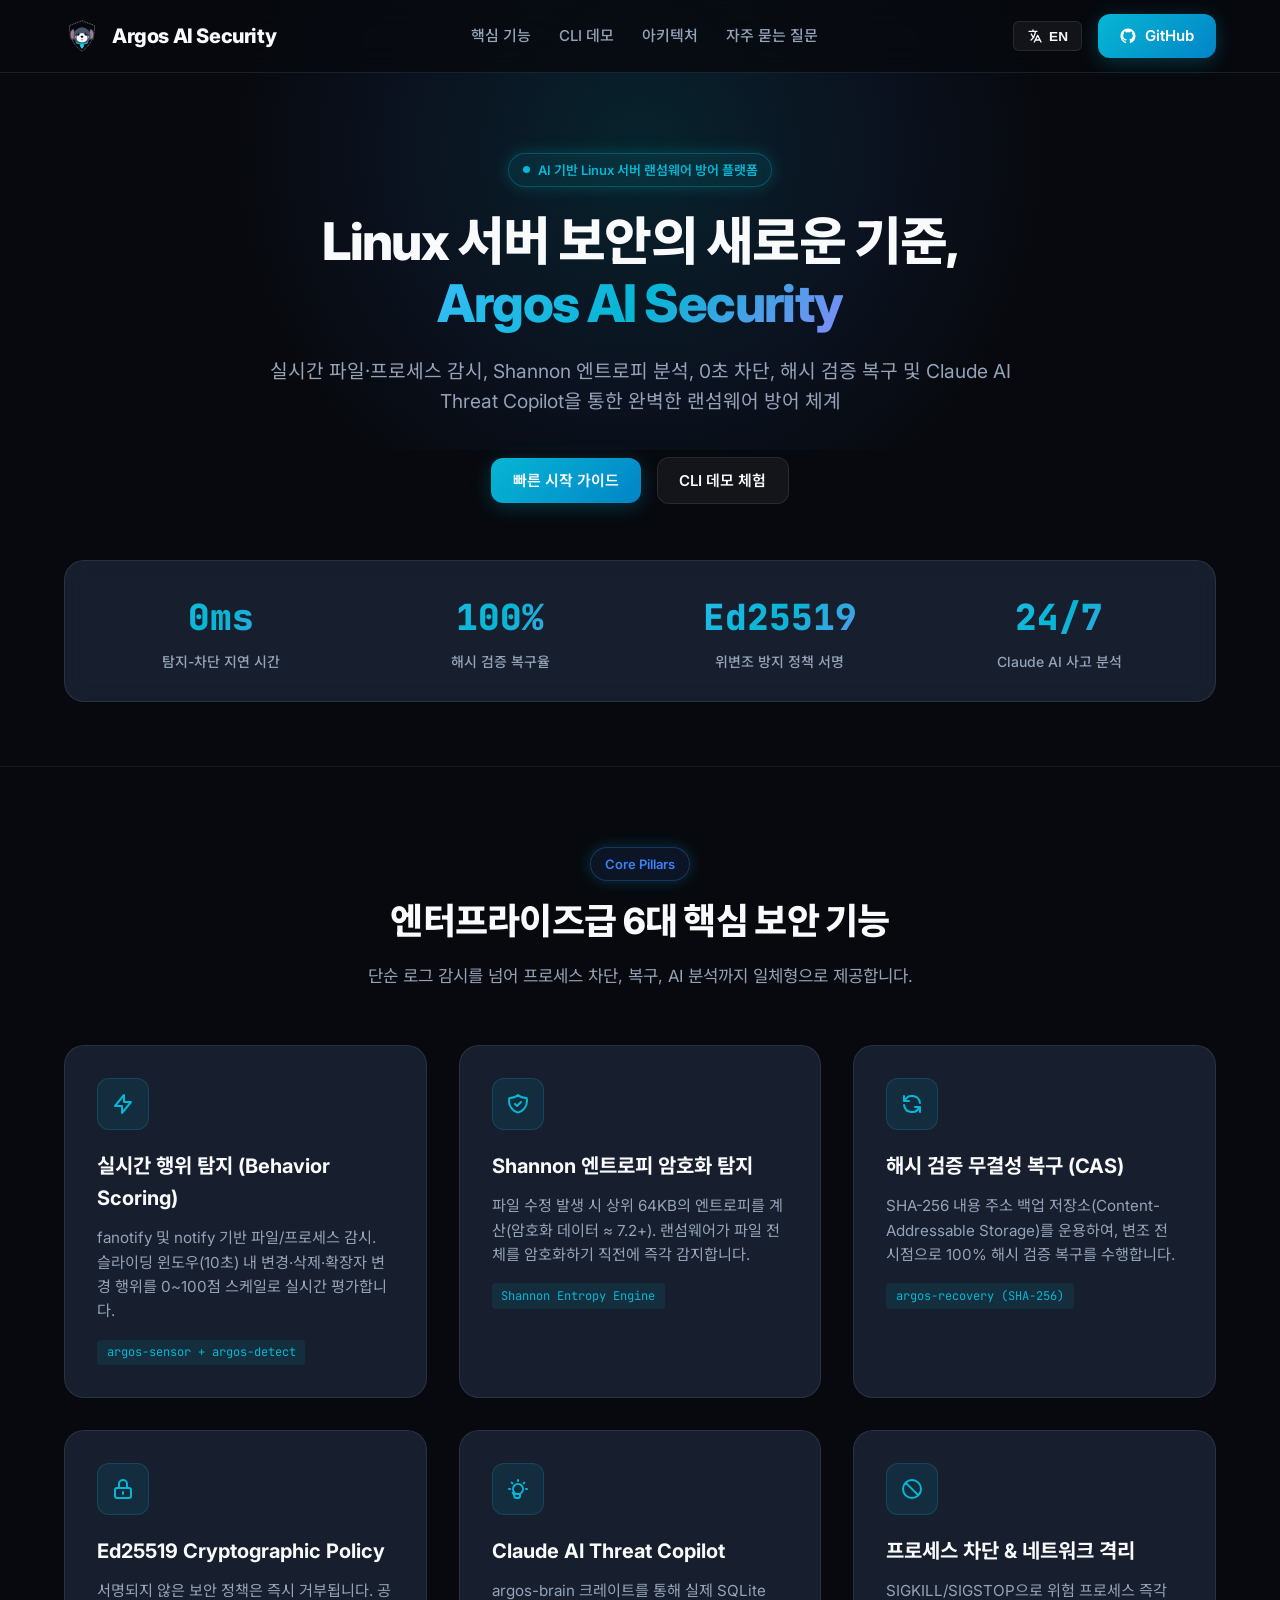
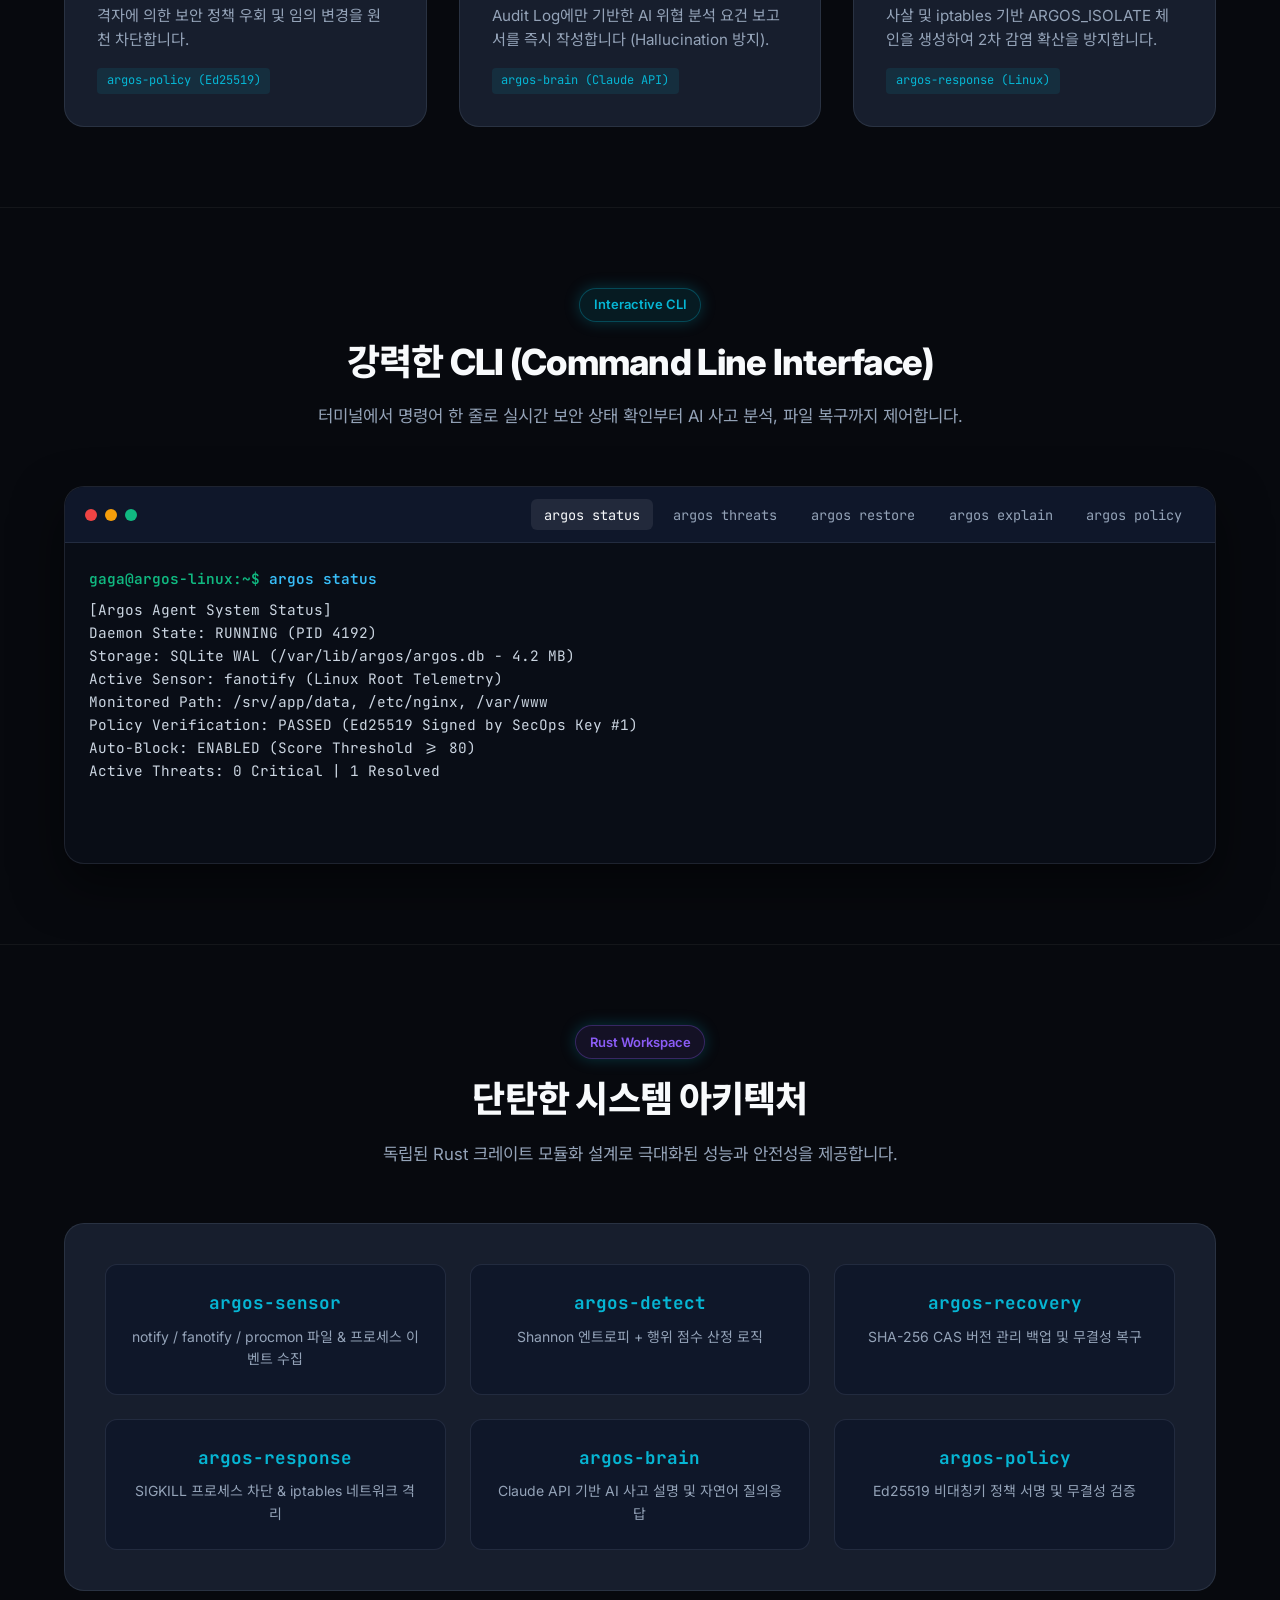
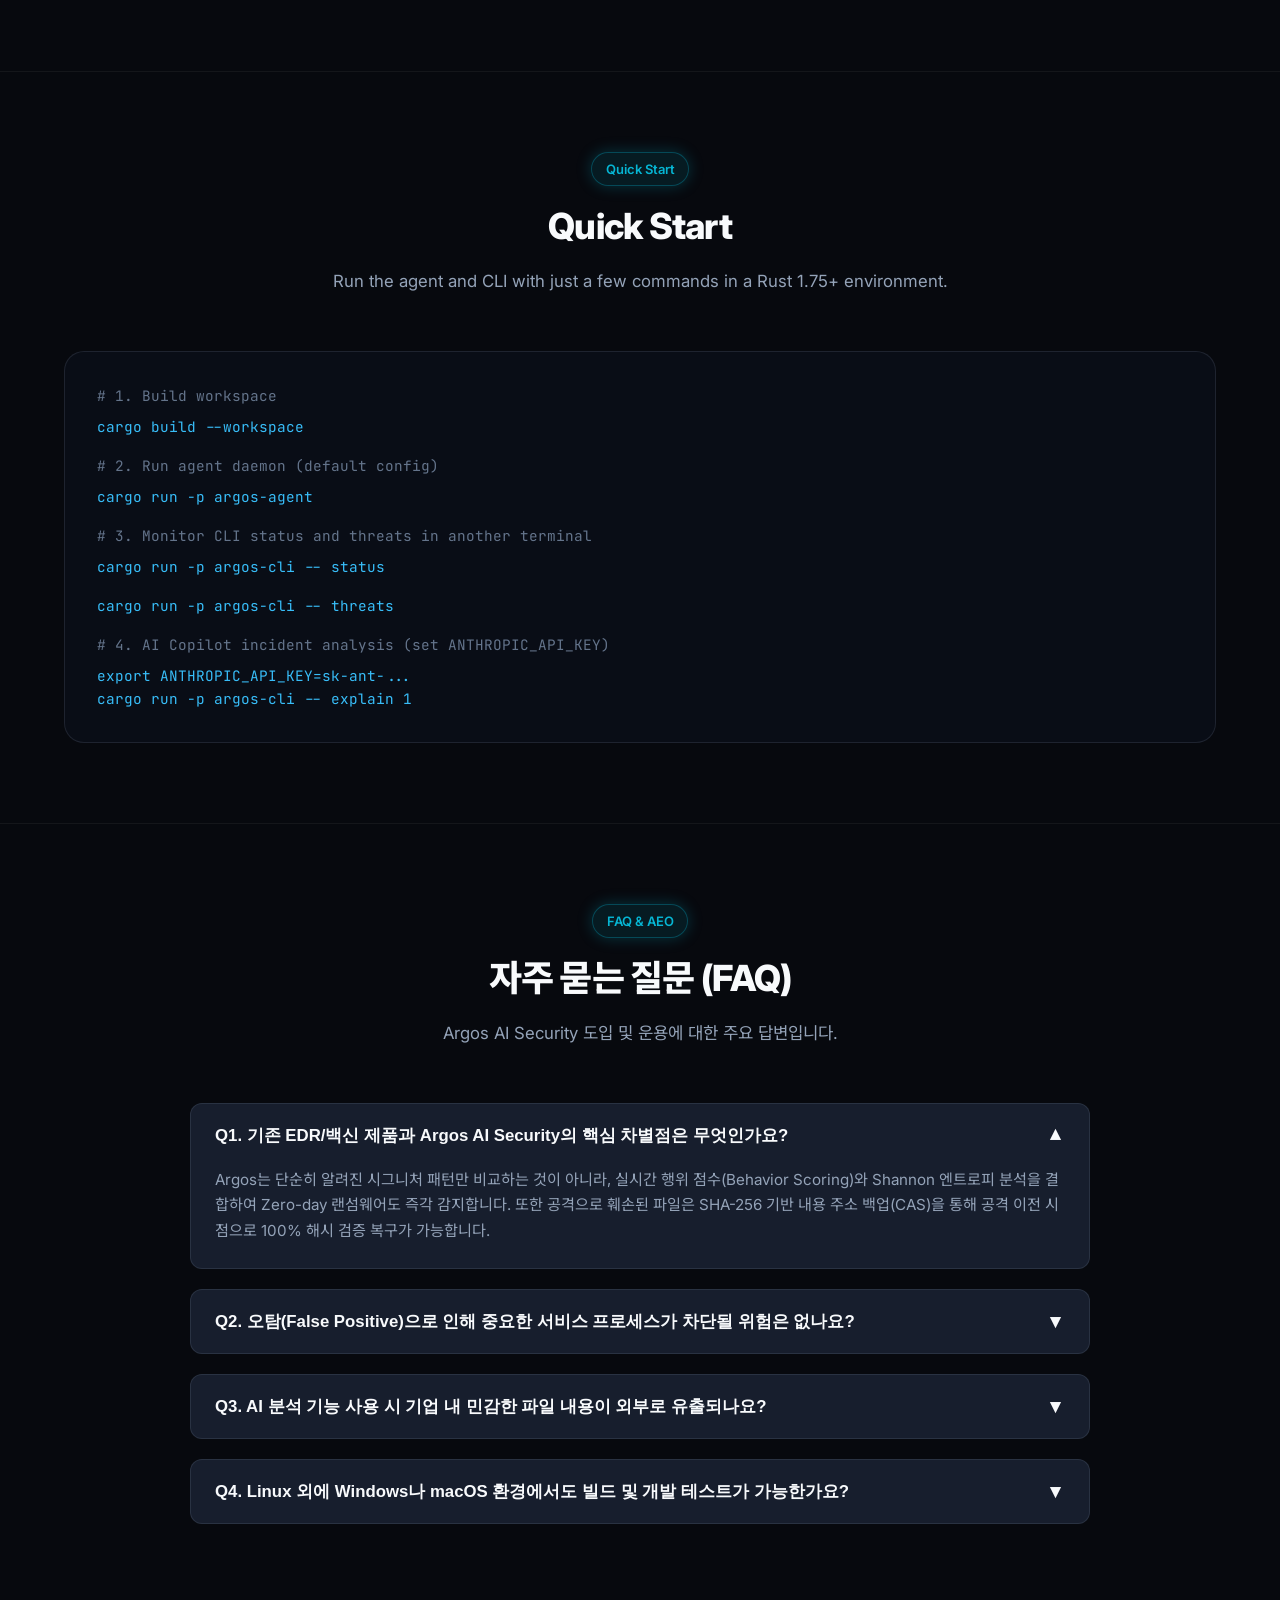
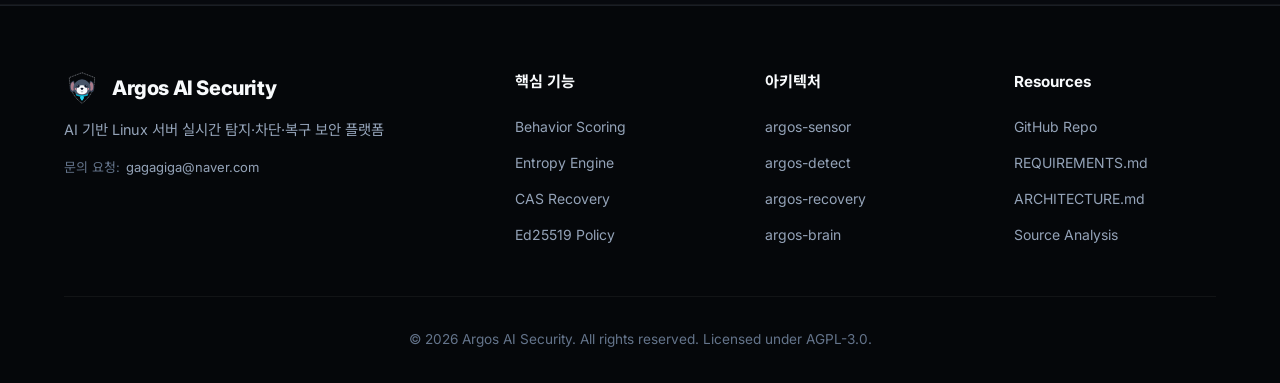
==== commit febd4e46: "fix: complete 100% English translation for index_en.html" ====
--- a/docs/index_en.html
+++ b/docs/index_en.html
@@ -1,13 +1,13 @@
 <!DOCTYPE html>
-<html lang="en">
+<html lang="ko">
 <head>
   <meta charset="UTF-8">
   <meta name="viewport" content="width=device-width, initial-scale=1.0">
   
   <!-- Primary SEO Meta Tags -->
-  <title>Argos AI Security | AI Enterprise Telemetry &amp; System Platform Linux Enterprise Telemetry &amp; System Platform Enterprise Telemetry &amp; System Platform & Enterprise Telemetry &amp; System Platform Enterprise Telemetry &amp; System Platform Enterprise Telemetry &amp; System Platform·Enterprise Telemetry &amp; System Platform·Enterprise Telemetry &amp; System Platform Enterprise Telemetry &amp; System Platform</title>
-  <meta name="title" content="Argos AI Security | AI 기반 Linux 서버 보안 & 랜섬웨어 실시간 탐지·차단·복구 플랫폼">
-  <meta name="description" content="Argos AI Security는 실시간 행위 탐지, Shannon 엔트로피 분석, 해시 검증 무결성 복구, Ed25519 정책 서명 및 Claude AI Threat Copilot을 결합한 차세대 Linux 서버 보안 플랫폼입니다.">
+  <title>Argos AI Security | AI-Powered Linux Server Security & Real-Time Ransomware Detection, Blocking & Recovery Platform</title>
+  <meta name="title" content="Argos AI Security | AI-Powered Linux Server Security & Real-Time Ransomware Detection, Blocking & Recovery Platform">
+  <meta name="description" content="Argos AI Security is a next-generation Linux server security platform combining real-time behavioral detection, Shannon entropy analysis, hash-verified integrity recovery, Ed25519 policy signing, and Claude AI Threat Copilot.">
   <meta name="keywords" content="Argos AI Security, Linux Server Security, Ransomware Defense, AI Cybersecurity, Behavior Scoring, Shannon Entropy, Content-Addressable Storage, Ed25519 Policy, Claude AI Copilot, Rust Security">
   <meta name="author" content="Argos AI Security Team">
   <meta name="robots" content="index, follow">
@@ -19,16 +19,16 @@
   <!-- Open Graph / Facebook / LinkedIn (SEO) -->
   <meta property="og:type" content="website">
   <meta property="og:url" content="https://hkjang.github.io/ArgosAISecurity/">
-  <meta property="og:title" content="Argos AI Security | AI 기반 Linux 서버 보안 & 랜섬웨어 실시간 탐지·차단·복구 플랫폼">
-  <meta property="og:description" content="실시간 파일/프로세스 감시, Shannon 엔트로피 0초 탐지, 해시 검증 100% 복구 및 Claude AI Copilot 기반 Linux 서버 방어 시스템.">
+  <meta property="og:title" content="Argos AI Security | AI-Powered Linux Server Security & Real-Time Ransomware Detection, Blocking & Recovery Platform">
+  <meta property="og:description" content="Real-time file/process monitoring, Shannon entropy zero-second detection, 100% hash-verified recovery, and Claude AI Copilot-based Linux server defense system.">
   <meta property="og:image" content="https://hkjang.github.io/ArgosAISecurity/images/og-banner.jpg">
   <meta property="og:site_name" content="Argos AI Security">
 
   <!-- Twitter Card (SEO) -->
   <meta name="twitter:card" content="summary_large_image">
   <meta name="twitter:url" content="https://hkjang.github.io/ArgosAISecurity/">
-  <meta name="twitter:title" content="Argos AI Security | AI 기반 Linux 서버 보안 플랫폼">
-  <meta name="twitter:description" content="실시간 행위 탐지, Shannon 엔트로피 분석, 해시 검증 복구 및 Claude AI Threat Copilot으로 완벽한 랜섬웨어 방어를 구축하세요.">
+  <meta name="twitter:title" content="Argos AI Security | AI-Powered Linux Server Security Platform">
+  <meta name="twitter:description" content="Build complete ransomware defense with real-time behavioral detection, Shannon entropy analysis, hash-verified recovery, and Claude AI Threat Copilot.">
   <meta name="twitter:image" content="https://hkjang.github.io/ArgosAISecurity/images/og-banner.jpg">
 
   <!-- Stylesheet -->
@@ -58,26 +58,26 @@
         "mainEntity": [
           {
             "@type": "Question",
-            "name": "Enterprise Telemetry &amp; System Platform EDR/Enterprise Telemetry &amp; System Platform Enterprise Telemetry &amp; System Platform Argos AI SecurityEnterprise Telemetry &amp; System Platform Enterprise Telemetry &amp; System Platform Enterprise Telemetry &amp; System Platform Enterprise Telemetry &amp; System Platform?",
+            "name": "What are the key differences between Argos AI Security and traditional EDR/antivirus products?",
             "acceptedAnswer": {
               "@type": "Answer",
-              "text": "ArgosEnterprise Telemetry &amp; System Platform Enterprise Telemetry &amp; System Platform Enterprise Telemetry &amp; System Platform Enterprise Telemetry &amp; System Platform Enterprise Telemetry &amp; System Platform Enterprise Telemetry &amp; System Platform, Enterprise Telemetry &amp; System Platform Enterprise Telemetry &amp; System Platform Enterprise Telemetry &amp; System Platform(Behavior Scoring)Enterprise Telemetry &amp; System Platform Shannon Enterprise Telemetry &amp; System Platform Enterprise Telemetry &amp; System Platform Enterprise Telemetry &amp; System Platform Zero-day Enterprise Telemetry &amp; System Platform Enterprise Telemetry &amp; System Platform Enterprise Telemetry &amp; System Platform. Enterprise Telemetry &amp; System Platform Enterprise Telemetry &amp; System Platform Enterprise Telemetry &amp; System Platform SHA-256 CAS Enterprise Telemetry &amp; System Platform Enterprise Telemetry &amp; System Platform Enterprise Telemetry &amp; System Platform Enterprise Telemetry &amp; System Platform Enterprise Telemetry &amp; System Platform 100% Enterprise Telemetry &amp; System Platform Enterprise Telemetry &amp; System Platform Enterprise Telemetry &amp; System Platform Enterprise Telemetry &amp; System Platform."
+              "text": "Argos does not rely on static signature comparison but combines real-time Behavior Scoring with Shannon entropy analysis to instantly detect zero-day ransomware. Tampered files are recoverable to pre-tampering state via SHA-256 CAS with 100% hash verification."
             }
           },
           {
             "@type": "Question",
-            "name": "Enterprise Telemetry &amp; System Platform(False Positive)Enterprise Telemetry &amp; System Platform Enterprise Telemetry &amp; System Platform Enterprise Telemetry &amp; System Platform Enterprise Telemetry &amp; System Platform Enterprise Telemetry &amp; System Platform Enterprise Telemetry &amp; System Platform Enterprise Telemetry &amp; System Platform?",
+            "name": "What measures prevent service disruption from false positives?",
             "acceptedAnswer": {
               "@type": "Answer",
-              "text": "Enterprise Telemetry &amp; System Platform Enterprise Telemetry &amp; System Platform auto_block=false(Dry-run)Enterprise Telemetry &amp; System Platform, Enterprise Telemetry &amp; System Platform Enterprise Telemetry &amp; System Platform 80Enterprise Telemetry &amp; System Platform Enterprise Telemetry &amp; System Platform Enterprise Telemetry &amp; System Platform PIDEnterprise Telemetry &amp; System Platform Enterprise Telemetry &amp; System Platform Enterprise Telemetry &amp; System Platform Enterprise Telemetry &amp; System Platform Enterprise Telemetry &amp; System Platform Enterprise Telemetry &amp; System Platform. Enterprise Telemetry &amp; System Platform Enterprise Telemetry &amp; System Platform PID 0Enterprise Telemetry &amp; System Platform Enterprise Telemetry &amp; System Platform Enterprise Telemetry &amp; System Platform Enterprise Telemetry &amp; System Platform Enterprise Telemetry &amp; System Platform Enterprise Telemetry &amp; System Platform."
+              "text": "Default is auto_block=false (Dry-run). Blocking only executes when risk score exceeds 80 and a verified PID is identified. Signal transmission to core system PID 0 is fundamentally blocked."
             }
           },
           {
             "@type": "Question",
-            "name": "AI Enterprise Telemetry &amp; System Platform Enterprise Telemetry &amp; System Platform Enterprise Telemetry &amp; System Platform Enterprise Telemetry &amp; System Platform Enterprise Telemetry &amp; System Platform Enterprise Telemetry &amp; System Platform Enterprise Telemetry &amp; System Platform Enterprise Telemetry &amp; System Platform Enterprise Telemetry &amp; System Platform Enterprise Telemetry &amp; System Platform?",
+            "name": "Is there risk of sensitive data leakage during AI analysis?",
             "acceptedAnswer": {
               "@type": "Answer",
-              "text": "argos-brain Enterprise Telemetry &amp; System Platform Enterprise Telemetry &amp; System Platform Enterprise Telemetry &amp; System Platform Enterprise Telemetry &amp; System Platform Enterprise Telemetry &amp; System Platform SQLite Enterprise Telemetry &amp; System Platform Enterprise Telemetry &amp; System Platform Enterprise Telemetry &amp; System Platform Enterprise Telemetry &amp; System Platform, Enterprise Telemetry &amp; System Platform Enterprise Telemetry &amp; System Platform, Enterprise Telemetry &amp; System Platform Enterprise Telemetry &amp; System Platform Enterprise Telemetry &amp; System Platform Enterprise Telemetry &amp; System Platform Enterprise Telemetry &amp; System Platform Claude APIEnterprise Telemetry &amp; System Platform Enterprise Telemetry &amp; System Platform Enterprise Telemetry &amp; System Platform Enterprise Telemetry &amp; System Platform Enterprise Telemetry &amp; System Platform Enterprise Telemetry &amp; System Platform Enterprise Telemetry &amp; System Platform."
+              "text": "The argos-brain module provides only metadata summaries from SQLite audit logs (event types, change counts, entropy scores) to the Claude API, never actual file contents, eliminating sensitive data leakage risk."
             }
           }
         ]
@@ -122,7 +122,7 @@
         var lang = btn.getAttribute('data-lang') || (btn.textContent || '').trim().toLowerCase();
         if (lang.indexOf('en') !== -1) {
           localStorage.setItem(SAVED_KEY, 'en');
-        } else if (lang.indexOf('ko') !== -1 || lang.indexOf('Enterprise Telemetry &amp; System Platform') !== -1) {
+        } else if (lang.indexOf('ko') !== -1) {
           localStorage.setItem(SAVED_KEY, 'ko');
         }
       });
@@ -147,13 +147,13 @@
       <nav>
         <ul class="nav-links">
           <li><a href="#features" data-i18n="nav_features">Features</a></li>
-          <li><a href="#cli-demo" data-i18n="nav_cli">CLI Enterprise Telemetry &amp; System Platform</a></li>
+          <li><a href="#cli-demo" data-i18n="nav_cli">CLI Demo</a></li>
           <li><a href="#architecture" data-i18n="nav_architecture">Architecture</a></li>
           <li><a href="#faq" data-i18n="nav_faq">FAQ</a></li>
         </ul>
       </nav>
 
-      <button id="mobile-menu-btn" class="mobile-menu-btn" aria-label="메뉴 열기/닫기">
+      <button id="mobile-menu-btn" class="mobile-menu-btn" aria-label="Open/Close Menu">
           <svg width="24" height="24" fill="none" stroke="currentColor" viewBox="0 0 24 24"><path stroke-linecap="round" stroke-linejoin="round" stroke-width="2" d="M4 6h16M4 12h16M4 18h16"></path></svg>
         </button>
       <div class="nav-actions">
@@ -175,40 +175,40 @@
       <div class="container">
         <div class="badge">
           <span class="badge-dot"></span>
-          <span data-i18n="hero_badge">AI Enterprise Telemetry &amp; System Platform Linux Enterprise Telemetry &amp; System Platform Enterprise Telemetry &amp; System Platform Enterprise Telemetry &amp; System Platform Enterprise Telemetry &amp; System Platform</span>
+          <span data-i18n="hero_badge">AI-Powered Linux Server Ransomware Defense Platform</span>
         </div>
 
         <h1 data-i18n="hero_title">
-          Linux Enterprise Telemetry &amp; System Platform Enterprise Telemetry &amp; System Platform Enterprise Telemetry &amp; System Platform Enterprise Telemetry &amp; System Platform,<br>
+          A New Standard in Linux Server Security<br>
           <span class="text-gradient">Argos AI Security</span>
         </h1>
 
         <p class="subtitle" data-i18n="hero_subtitle">
-          Enterprise Telemetry &amp; System Platform Enterprise Telemetry &amp; System Platform·Enterprise Telemetry &amp; System Platform Enterprise Telemetry &amp; System Platform, Shannon Enterprise Telemetry &amp; System Platform Enterprise Telemetry &amp; System Platform, 0Enterprise Telemetry &amp; System Platform Enterprise Telemetry &amp; System Platform, Enterprise Telemetry &amp; System Platform Enterprise Telemetry &amp; System Platform Enterprise Telemetry &amp; System Platform Enterprise Telemetry &amp; System Platform Claude AI Threat CopilotEnterprise Telemetry &amp; System Platform Enterprise Telemetry &amp; System Platform Enterprise Telemetry &amp; System Platform Enterprise Telemetry &amp; System Platform Enterprise Telemetry &amp; System Platform Enterprise Telemetry &amp; System Platform
+          Complete ransomware defense with real-time file/process monitoring, Shannon entropy analysis, zero-second blocking, hash-verified recovery, and Claude AI Threat Copilot
         </p>
 
         <div class="hero-cta">
-          <a href="#quickstart" class="btn-primary" data-i18n="btn_quickstart">Enterprise Telemetry &amp; System Platform Enterprise Telemetry &amp; System Platform Enterprise Telemetry &amp; System Platform</a>
-          <a href="#cli-demo" class="btn-secondary" data-i18n="btn_demo">CLI Enterprise Telemetry &amp; System Platform Enterprise Telemetry &amp; System Platform</a>
+          <a href="#quickstart" class="btn-primary" data-i18n="btn_quickstart">Quick Start Guide</a>
+          <a href="#cli-demo" class="btn-secondary" data-i18n="btn_demo">Try CLI Demo</a>
         </div>
 
         <!-- Metrics Bar -->
         <div class="metrics-bar">
           <div class="metric-item">
             <div class="metric-value text-gradient" data-i18n="metric_time">0ms</div>
-            <div class="metric-label" data-i18n="metric_time_label">Enterprise Telemetry &amp; System Platform-Enterprise Telemetry &amp; System Platform Enterprise Telemetry &amp; System Platform Enterprise Telemetry &amp; System Platform</div>
+            <div class="metric-label" data-i18n="metric_time_label">Detection-Blocking Latency</div>
           </div>
           <div class="metric-item">
             <div class="metric-value text-gradient" data-i18n="metric_recovery">100%</div>
-            <div class="metric-label" data-i18n="metric_recovery_label">Enterprise Telemetry &amp; System Platform Enterprise Telemetry &amp; System Platform Enterprise Telemetry &amp; System Platform</div>
+            <div class="metric-label" data-i18n="metric_recovery_label">Hash-Verified Recovery Rate</div>
           </div>
           <div class="metric-item">
             <div class="metric-value text-gradient" data-i18n="metric_policy">Ed25519</div>
-            <div class="metric-label" data-i18n="metric_policy_label">Enterprise Telemetry &amp; System Platform Enterprise Telemetry &amp; System Platform Enterprise Telemetry &amp; System Platform Enterprise Telemetry &amp; System Platform</div>
+            <div class="metric-label" data-i18n="metric_policy_label">Tamper-Proof Policy Signing</div>
           </div>
           <div class="metric-item">
             <div class="metric-value text-gradient" data-i18n="metric_ai">24/7</div>
-            <div class="metric-label" data-i18n="metric_ai_label">Claude AI Enterprise Telemetry &amp; System Platform Enterprise Telemetry &amp; System Platform</div>
+            <div class="metric-label" data-i18n="metric_ai_label">Claude AI Incident Analysis</div>
           </div>
         </div>
       </div>
@@ -219,8 +219,8 @@
       <div class="container">
         <div class="section-header">
           <span class="badge" style="background: rgba(59, 130, 246, 0.1); color: var(--secondary); border-color: rgba(59, 130, 246, 0.3);">Core Pillars</span>
-          <h2 class="section-title" data-i18n="sec_features_title">Enterprise Telemetry &amp; System Platform 6Enterprise Telemetry &amp; System Platform Enterprise Telemetry &amp; System Platform Enterprise Telemetry &amp; System Platform Enterprise Telemetry &amp; System Platform</h2>
-          <p class="section-desc" data-i18n="sec_features_desc">Enterprise Telemetry &amp; System Platform Enterprise Telemetry &amp; System Platform Enterprise Telemetry &amp; System Platform Enterprise Telemetry &amp; System Platform Enterprise Telemetry &amp; System Platform Enterprise Telemetry &amp; System Platform, Enterprise Telemetry &amp; System Platform, AI Enterprise Telemetry &amp; System Platform Enterprise Telemetry &amp; System Platform Enterprise Telemetry &amp; System Platform.</p>
+          <h2 class="section-title" data-i18n="sec_features_title">6 Enterprise-Grade Core Security Features</h2>
+          <p class="section-desc" data-i18n="sec_features_desc">Goes beyond simple log monitoring to deliver integrated process blocking, recovery, and AI analysis.</p>
         </div>
 
         <div class="features-grid">
@@ -229,8 +229,8 @@
             <div class="feature-icon">
               <svg width="24" height="24" fill="none" stroke="currentColor" viewBox="0 0 24 24"><path stroke-linecap="round" stroke-linejoin="round" stroke-width="2" d="M13 10V3L4 14h7v7l9-11h-7z"></path></svg>
             </div>
-            <h3 data-i18n="feat1_title">Enterprise Telemetry &amp; System Platform Enterprise Telemetry &amp; System Platform Enterprise Telemetry &amp; System Platform (Behavior Scoring)</h3>
-            <p data-i18n="feat1_desc">fanotify Enterprise Telemetry &amp; System Platform notify Enterprise Telemetry &amp; System Platform Enterprise Telemetry &amp; System Platform/Enterprise Telemetry &amp; System Platform Enterprise Telemetry &amp; System Platform. Enterprise Telemetry &amp; System Platform Enterprise Telemetry &amp; System Platform(10Enterprise Telemetry &amp; System Platform) Enterprise Telemetry &amp; System Platform Enterprise Telemetry &amp; System Platform·Enterprise Telemetry &amp; System Platform·Enterprise Telemetry &amp; System Platform Enterprise Telemetry &amp; System Platform Enterprise Telemetry &amp; System Platform 0~100Enterprise Telemetry &amp; System Platform Enterprise Telemetry &amp; System Platform Enterprise Telemetry &amp; System Platform Enterprise Telemetry &amp; System Platform.</p>
+            <h3 data-i18n="feat1_title">Real-Time Behavioral Detection (Behavior Scoring)</h3>
+            <p data-i18n="feat1_desc">fanotify and notify-based file/process monitoring. Evaluates modification, deletion, and extension changes within a sliding window (10s) on a 0-100 scale in real time.</p>
             <span class="feature-tag">argos-sensor + argos-detect</span>
           </div>
 
@@ -239,8 +239,8 @@
             <div class="feature-icon">
               <svg width="24" height="24" fill="none" stroke="currentColor" viewBox="0 0 24 24"><path stroke-linecap="round" stroke-linejoin="round" stroke-width="2" d="M9 12l2 2 4-4m5.618-4.016A11.955 11.955 0 0112 2.944a11.955 11.955 0 01-8.618 3.04A12.02 12.02 0 003 9c0 5.591 3.824 10.29 9 11.622 5.176-1.332 9-6.03 9-11.622 0-1.042-.133-2.052-.382-3.016z"></path></svg>
             </div>
-            <h3 data-i18n="feat2_title">Shannon Enterprise Telemetry &amp; System Platform Enterprise Telemetry &amp; System Platform Enterprise Telemetry &amp; System Platform</h3>
-            <p data-i18n="feat2_desc">Enterprise Telemetry &amp; System Platform Enterprise Telemetry &amp; System Platform Enterprise Telemetry &amp; System Platform Enterprise Telemetry &amp; System Platform Enterprise Telemetry &amp; System Platform 64KBEnterprise Telemetry &amp; System Platform Enterprise Telemetry &amp; System Platform Enterprise Telemetry &amp; System Platform(Enterprise Telemetry &amp; System Platform Enterprise Telemetry &amp; System Platform ≈ 7.2+). Enterprise Telemetry &amp; System Platform Enterprise Telemetry &amp; System Platform Enterprise Telemetry &amp; System Platform Enterprise Telemetry &amp; System Platform Enterprise Telemetry &amp; System Platform Enterprise Telemetry &amp; System Platform Enterprise Telemetry &amp; System Platform.</p>
+            <h3 data-i18n="feat2_title">Shannon Entropy Encryption Detection</h3>
+            <p data-i18n="feat2_desc">Calculates entropy of the first 64KB upon file modification (encrypted data ≈ 7.2+). Instantly detects ransomware just before full-file encryption.</p>
             <span class="feature-tag">Shannon Entropy Engine</span>
           </div>
 
@@ -249,8 +249,8 @@
             <div class="feature-icon">
               <svg width="24" height="24" fill="none" stroke="currentColor" viewBox="0 0 24 24"><path stroke-linecap="round" stroke-linejoin="round" stroke-width="2" d="M4 4v5h.582m15.356 2A8.001 8.001 0 004.582 9m0 0H9m11 11v-5h-.581m0 0a8.003 8.003 0 01-15.357-2m15.357 2H15"></path></svg>
             </div>
-            <h3 data-i18n="feat3_title">Enterprise Telemetry &amp; System Platform Enterprise Telemetry &amp; System Platform Enterprise Telemetry &amp; System Platform Enterprise Telemetry &amp; System Platform (CAS)</h3>
-            <p data-i18n="feat3_desc">SHA-256 Enterprise Telemetry &amp; System Platform Enterprise Telemetry &amp; System Platform Enterprise Telemetry &amp; System Platform Enterprise Telemetry &amp; System Platform(Content-Addressable Storage)Enterprise Telemetry &amp; System Platform Enterprise Telemetry &amp; System Platform, Enterprise Telemetry &amp; System Platform Enterprise Telemetry &amp; System Platform Enterprise Telemetry &amp; System Platform 100% Enterprise Telemetry &amp; System Platform Enterprise Telemetry &amp; System Platform Enterprise Telemetry &amp; System Platform Enterprise Telemetry &amp; System Platform.</p>
+            <h3 data-i18n="feat3_title">Hash-Verified Integrity Recovery (CAS)</h3>
+            <p data-i18n="feat3_desc">Operates SHA-256 Content-Addressable Storage (CAS) backup to perform 100% hash-verified recovery to pre-tampering state.</p>
             <span class="feature-tag">argos-recovery (SHA-256)</span>
           </div>
 
@@ -260,7 +260,7 @@
               <svg width="24" height="24" fill="none" stroke="currentColor" viewBox="0 0 24 24"><path stroke-linecap="round" stroke-linejoin="round" stroke-width="2" d="M12 15v2m-6 4h12a2 2 0 002-2v-6a2 2 0 00-2-2H6a2 2 0 00-2 2v6a2 2 0 002 2zm10-10V7a4 4 0 00-8 0v4h8z"></path></svg>
             </div>
             <h3 data-i18n="feat4_title">Ed25519 Cryptographic Policy</h3>
-            <p data-i18n="feat4_desc">Enterprise Telemetry &amp; System Platform Enterprise Telemetry &amp; System Platform Enterprise Telemetry &amp; System Platform Enterprise Telemetry &amp; System Platform Enterprise Telemetry &amp; System Platform Enterprise Telemetry &amp; System Platform. Enterprise Telemetry &amp; System Platform Enterprise Telemetry &amp; System Platform Enterprise Telemetry &amp; System Platform Enterprise Telemetry &amp; System Platform Enterprise Telemetry &amp; System Platform Enterprise Telemetry &amp; System Platform Enterprise Telemetry &amp; System Platform Enterprise Telemetry &amp; System Platform Enterprise Telemetry &amp; System Platform Enterprise Telemetry &amp; System Platform.</p>
+            <p data-i18n="feat4_desc">Unsigned security policies are immediately rejected. Completely blocks attacker bypass and arbitrary modification of security policies.</p>
             <span class="feature-tag">argos-policy (Ed25519)</span>
           </div>
 
@@ -270,7 +270,7 @@
               <svg width="24" height="24" fill="none" stroke="currentColor" viewBox="0 0 24 24"><path stroke-linecap="round" stroke-linejoin="round" stroke-width="2" d="M9.663 17h4.673M12 3v1m6.364 1.636l-.707.707M21 12h-1M4 12H3m3.343-5.657l-.707-.707m2.828 9.9a5 5 0 117.072 0l-.548.547A3.374 3.374 0 0014 18.469V19a2 2 0 01-2 2h-1.686a2 2 0 01-1.996-1.854l-.066-.677a3.374 3.374 0 00-1.042-2.127l-.547-.547z"></path></svg>
             </div>
             <h3 data-i18n="feat5_title">Claude AI Threat Copilot</h3>
-            <p data-i18n="feat5_desc">argos-brain Enterprise Telemetry &amp; System Platform Enterprise Telemetry &amp; System Platform Enterprise Telemetry &amp; System Platform SQLite Audit LogEnterprise Telemetry &amp; System Platform Enterprise Telemetry &amp; System Platform AI Enterprise Telemetry &amp; System Platform Enterprise Telemetry &amp; System Platform Enterprise Telemetry &amp; System Platform Enterprise Telemetry &amp; System Platform Enterprise Telemetry &amp; System Platform Enterprise Telemetry &amp; System Platform (Hallucination Enterprise Telemetry &amp; System Platform).</p>
+            <p data-i18n="feat5_desc">Instantly generates AI threat analysis reports based solely on actual SQLite Audit Logs via the argos-brain crate (preventing hallucinations).</p>
             <span class="feature-tag">argos-brain (Claude API)</span>
           </div>
 
@@ -279,8 +279,8 @@
             <div class="feature-icon">
               <svg width="24" height="24" fill="none" stroke="currentColor" viewBox="0 0 24 24"><path stroke-linecap="round" stroke-linejoin="round" stroke-width="2" d="M18.364 18.364A9 9 0 005.636 5.636m12.728 12.728A9 9 0 015.636 5.636m12.728 12.728L5.636 5.636"></path></svg>
             </div>
-            <h3 data-i18n="feat6_title">Enterprise Telemetry &amp; System Platform Enterprise Telemetry &amp; System Platform & Enterprise Telemetry &amp; System Platform Enterprise Telemetry &amp; System Platform</h3>
-            <p data-i18n="feat6_desc">SIGKILL/SIGSTOPEnterprise Telemetry &amp; System Platform Enterprise Telemetry &amp; System Platform Enterprise Telemetry &amp; System Platform Enterprise Telemetry &amp; System Platform Enterprise Telemetry &amp; System Platform Enterprise Telemetry &amp; System Platform iptables Enterprise Telemetry &amp; System Platform ARGOS_ISOLATE Enterprise Telemetry &amp; System Platform Enterprise Telemetry &amp; System Platform 2Enterprise Telemetry &amp; System Platform Enterprise Telemetry &amp; System Platform Enterprise Telemetry &amp; System Platform Enterprise Telemetry &amp; System Platform.</p>
+            <h3 data-i18n="feat6_title">Process Blocking & Network Isolation</h3>
+            <p data-i18n="feat6_desc">Immediately terminates dangerous processes with SIGKILL/SIGSTOP and creates iptables-based ARGOS_ISOLATE chains to prevent secondary infection spread.</p>
             <span class="feature-tag">argos-response (Linux)</span>
           </div>
         </div>
@@ -292,8 +292,8 @@
       <div class="container">
         <div class="section-header">
           <span class="badge">Interactive CLI</span>
-          <h2 class="section-title" data-i18n="sec_cli_title">Enterprise Telemetry &amp; System Platform CLI (Command Line Interface)</h2>
-          <p class="section-desc" data-i18n="sec_cli_desc">Enterprise Telemetry &amp; System Platform Enterprise Telemetry &amp; System Platform Enterprise Telemetry &amp; System Platform Enterprise Telemetry &amp; System Platform Enterprise Telemetry &amp; System Platform Enterprise Telemetry &amp; System Platform Enterprise Telemetry &amp; System Platform Enterprise Telemetry &amp; System Platform AI Enterprise Telemetry &amp; System Platform Enterprise Telemetry &amp; System Platform, Enterprise Telemetry &amp; System Platform Enterprise Telemetry &amp; System Platform Enterprise Telemetry &amp; System Platform.</p>
+          <h2 class="section-title" data-i18n="sec_cli_title">Powerful CLI (Command Line Interface)</h2>
+          <p class="section-desc" data-i18n="sec_cli_desc">Control everything from real-time security status checks to AI incident analysis and file recovery with a single terminal command.</p>
         </div>
 
         <div class="cli-container">
@@ -332,39 +332,39 @@
       <div class="container">
         <div class="section-header">
           <span class="badge" style="background: rgba(139, 92, 246, 0.1); color: var(--accent-purple); border-color: rgba(139, 92, 246, 0.3);">Rust Workspace</span>
-          <h2 class="section-title" data-i18n="sec_arch_title">Enterprise Telemetry &amp; System Platform Enterprise Telemetry &amp; System Platform Enterprise Telemetry &amp; System Platform</h2>
-          <p class="section-desc" data-i18n="sec_arch_desc">Enterprise Telemetry &amp; System Platform Rust Enterprise Telemetry &amp; System Platform Enterprise Telemetry &amp; System Platform Enterprise Telemetry &amp; System Platform Enterprise Telemetry &amp; System Platform Enterprise Telemetry &amp; System Platform Enterprise Telemetry &amp; System Platform Enterprise Telemetry &amp; System Platform.</p>
+          <h2 class="section-title" data-i18n="sec_arch_title">Robust System Architecture</h2>
+          <p class="section-desc" data-i18n="sec_arch_desc">Modular design with independent Rust crates maximizes performance and safety.</p>
         </div>
 
         <div class="arch-diagram">
           <div class="arch-node">
             <h4 data-i18n="arch_sensor">argos-sensor</h4>
-            <p data-i18n="arch_sensor_desc">notify / fanotify / procmon Enterprise Telemetry &amp; System Platform & Enterprise Telemetry &amp; System Platform Enterprise Telemetry &amp; System Platform Enterprise Telemetry &amp; System Platform</p>
+            <p data-i18n="arch_sensor_desc">notify / fanotify / procmon file & process event collection</p>
           </div>
 
           <div class="arch-node">
             <h4 data-i18n="arch_detect">argos-detect</h4>
-            <p data-i18n="arch_detect_desc">Shannon Enterprise Telemetry &amp; System Platform + Enterprise Telemetry &amp; System Platform Enterprise Telemetry &amp; System Platform Enterprise Telemetry &amp; System Platform Enterprise Telemetry &amp; System Platform</p>
+            <p data-i18n="arch_detect_desc">Shannon entropy + behavioral scoring logic</p>
           </div>
 
           <div class="arch-node">
             <h4 data-i18n="arch_recovery">argos-recovery</h4>
-            <p data-i18n="arch_recovery_desc">SHA-256 CAS Enterprise Telemetry &amp; System Platform Enterprise Telemetry &amp; System Platform Enterprise Telemetry &amp; System Platform Enterprise Telemetry &amp; System Platform Enterprise Telemetry &amp; System Platform Enterprise Telemetry &amp; System Platform</p>
+            <p data-i18n="arch_recovery_desc">SHA-256 CAS versioned backup and integrity recovery</p>
           </div>
 
           <div class="arch-node">
             <h4 data-i18n="arch_response">argos-response</h4>
-            <p data-i18n="arch_response_desc">SIGKILL Enterprise Telemetry &amp; System Platform Enterprise Telemetry &amp; System Platform & iptables Enterprise Telemetry &amp; System Platform Enterprise Telemetry &amp; System Platform</p>
+            <p data-i18n="arch_response_desc">SIGKILL process blocking & iptables network isolation</p>
           </div>
 
           <div class="arch-node">
             <h4 data-i18n="arch_brain">argos-brain</h4>
-            <p data-i18n="arch_brain_desc">Claude API Enterprise Telemetry &amp; System Platform AI Enterprise Telemetry &amp; System Platform Enterprise Telemetry &amp; System Platform Enterprise Telemetry &amp; System Platform Enterprise Telemetry &amp; System Platform Enterprise Telemetry &amp; System Platform</p>
+            <p data-i18n="arch_brain_desc">Claude API-based AI incident explanation and natural language Q&A</p>
           </div>
 
           <div class="arch-node">
             <h4 data-i18n="arch_policy">argos-policy</h4>
-            <p data-i18n="arch_policy_desc">Ed25519 Enterprise Telemetry &amp; System Platform Enterprise Telemetry &amp; System Platform Enterprise Telemetry &amp; System Platform Enterprise Telemetry &amp; System Platform Enterprise Telemetry &amp; System Platform Enterprise Telemetry &amp; System Platform</p>
+            <p data-i18n="arch_policy_desc">Ed25519 asymmetric policy signing and integrity verification</p>
           </div>
         </div>
       </div>
@@ -375,22 +375,22 @@
       <div class="container">
         <div class="section-header">
           <span class="badge">Quick Start</span>
-          <h2 class="section-title">Enterprise Telemetry &amp; System Platform Enterprise Telemetry &amp; System Platform (Quick Start)</h2>
-          <p class="section-desc">Rust 1.75+ Enterprise Telemetry &amp; System Platform Enterprise Telemetry &amp; System Platform Enterprise Telemetry &amp; System Platform Enterprise Telemetry &amp; System Platform Enterprise Telemetry &amp; System Platform CLIEnterprise Telemetry &amp; System Platform Enterprise Telemetry &amp; System Platform Enterprise Telemetry &amp; System Platform Enterprise Telemetry &amp; System Platform.</p>
+          <h2 class="section-title">Quick Start</h2>
+          <p class="section-desc">Run the agent and CLI with just a few commands in a Rust 1.75+ environment.</p>
         </div>
 
         <div style="background: #090d16; border: 1px solid var(--border-color); border-radius: var(--radius-lg); padding: 2rem; font-family: var(--font-mono); font-size: 0.9rem; color: #e2e8f0; overflow-x: auto;">
-          <div style="color: var(--text-dim); margin-bottom: 0.5rem;"># 1. Enterprise Telemetry &amp; System Platform Enterprise Telemetry &amp; System Platform</div>
+          <div style="color: var(--text-dim); margin-bottom: 0.5rem;"># 1. Build workspace</div>
           <div style="color: #38bdf8; margin-bottom: 1rem;">cargo build --workspace</div>
 
-          <div style="color: var(--text-dim); margin-bottom: 0.5rem;"># 2. Enterprise Telemetry &amp; System Platform Enterprise Telemetry &amp; System Platform Enterprise Telemetry &amp; System Platform (Enterprise Telemetry &amp; System Platform Enterprise Telemetry &amp; System Platform)</div>
+          <div style="color: var(--text-dim); margin-bottom: 0.5rem;"># 2. Run agent daemon (default config)</div>
           <div style="color: #38bdf8; margin-bottom: 1rem;">cargo run -p argos-agent</div>
 
-          <div style="color: var(--text-dim); margin-bottom: 0.5rem;"># 3. Enterprise Telemetry &amp; System Platform Enterprise Telemetry &amp; System Platform CLI Enterprise Telemetry &amp; System Platform Enterprise Telemetry &amp; System Platform Enterprise Telemetry &amp; System Platform Enterprise Telemetry &amp; System Platform</div>
+          <div style="color: var(--text-dim); margin-bottom: 0.5rem;"># 3. Monitor CLI status and threats in another terminal</div>
           <div style="color: #38bdf8; margin-bottom: 1rem;">cargo run -p argos-cli -- status</div>
           <div style="color: #38bdf8; margin-bottom: 1rem;">cargo run -p argos-cli -- threats</div>
 
-          <div style="color: var(--text-dim); margin-bottom: 0.5rem;"># 4. AI Copilot Enterprise Telemetry &amp; System Platform Enterprise Telemetry &amp; System Platform (ANTHROPIC_API_KEY Enterprise Telemetry &amp; System Platform)</div>
+          <div style="color: var(--text-dim); margin-bottom: 0.5rem;"># 4. AI Copilot incident analysis (set ANTHROPIC_API_KEY)</div>
           <div style="color: #38bdf8;">export ANTHROPIC_API_KEY=sk-ant-...</div>
           <div style="color: #38bdf8;">cargo run -p argos-cli -- explain 1</div>
         </div>
@@ -402,52 +402,52 @@
       <div class="container">
         <div class="section-header">
           <span class="badge">FAQ & AEO</span>
-          <h2 class="section-title" data-i18n="sec_faq_title">Enterprise Telemetry &amp; System Platform Enterprise Telemetry &amp; System Platform Enterprise Telemetry &amp; System Platform (FAQ)</h2>
-          <p class="section-desc" data-i18n="sec_faq_desc">Argos AI Security Enterprise Telemetry &amp; System Platform Enterprise Telemetry &amp; System Platform Enterprise Telemetry &amp; System Platform Enterprise Telemetry &amp; System Platform Enterprise Telemetry &amp; System Platform Enterprise Telemetry &amp; System Platform.</p>
+          <h2 class="section-title" data-i18n="sec_faq_title">Frequently Asked Questions (FAQ)</h2>
+          <p class="section-desc" data-i18n="sec_faq_desc">Key answers about deploying and operating Argos AI Security.</p>
         </div>
 
         <div class="faq-grid">
           <!-- Q1 -->
           <div class="faq-item active">
             <button class="faq-question">
-              <span data-i18n="faq1_q">Q1. Enterprise Telemetry &amp; System Platform EDR/Enterprise Telemetry &amp; System Platform Enterprise Telemetry &amp; System Platform Argos AI SecurityEnterprise Telemetry &amp; System Platform Enterprise Telemetry &amp; System Platform Enterprise Telemetry &amp; System Platform Enterprise Telemetry &amp; System Platform?</span>
+              <span data-i18n="faq1_q">Q1. What are the key differences between Argos AI Security and traditional EDR/antivirus products?</span>
               <span class="faq-icon">▼</span>
             </button>
             <div class="faq-answer" data-i18n="faq1_a">
-              ArgosEnterprise Telemetry &amp; System Platform Enterprise Telemetry &amp; System Platform Enterprise Telemetry &amp; System Platform Enterprise Telemetry &amp; System Platform Enterprise Telemetry &amp; System Platform Enterprise Telemetry &amp; System Platform Enterprise Telemetry &amp; System Platform Enterprise Telemetry &amp; System Platform, Enterprise Telemetry &amp; System Platform Enterprise Telemetry &amp; System Platform Enterprise Telemetry &amp; System Platform(Behavior Scoring)Enterprise Telemetry &amp; System Platform Shannon Enterprise Telemetry &amp; System Platform Enterprise Telemetry &amp; System Platform Enterprise Telemetry &amp; System Platform Zero-day Enterprise Telemetry &amp; System Platform Enterprise Telemetry &amp; System Platform Enterprise Telemetry &amp; System Platform. Enterprise Telemetry &amp; System Platform Enterprise Telemetry &amp; System Platform Enterprise Telemetry &amp; System Platform Enterprise Telemetry &amp; System Platform SHA-256 Enterprise Telemetry &amp; System Platform Enterprise Telemetry &amp; System Platform Enterprise Telemetry &amp; System Platform Enterprise Telemetry &amp; System Platform(CAS)Enterprise Telemetry &amp; System Platform Enterprise Telemetry &amp; System Platform Enterprise Telemetry &amp; System Platform Enterprise Telemetry &amp; System Platform Enterprise Telemetry &amp; System Platform 100% Enterprise Telemetry &amp; System Platform Enterprise Telemetry &amp; System Platform Enterprise Telemetry &amp; System Platform Enterprise Telemetry &amp; System Platform.
+              Argos goes beyond simply comparing known signature patterns by combining real-time Behavior Scoring with Shannon entropy analysis to instantly detect Zero-day ransomware. Additionally, attack-damaged files can be 100% hash-verified and recovered to pre-attack state via SHA-256 Content-Addressable Storage (CAS) backup.
             </div>
           </div>
 
           <!-- Q2 -->
           <div class="faq-item">
             <button class="faq-question">
-              <span data-i18n="faq2_q">Q2. Enterprise Telemetry &amp; System Platform(False Positive)Enterprise Telemetry &amp; System Platform Enterprise Telemetry &amp; System Platform Enterprise Telemetry &amp; System Platform Enterprise Telemetry &amp; System Platform Enterprise Telemetry &amp; System Platform Enterprise Telemetry &amp; System Platform Enterprise Telemetry &amp; System Platform Enterprise Telemetry &amp; System Platform?</span>
+              <span data-i18n="faq2_q">Q2. Is there a risk of critical service processes being blocked due to false positives?</span>
               <span class="faq-icon">▼</span>
             </button>
             <div class="faq-answer" data-i18n="faq2_a">
-              ArgosEnterprise Telemetry &amp; System Platform Enterprise Telemetry &amp; System Platform Enterprise Telemetry &amp; System Platform Enterprise Telemetry &amp; System Platform. Enterprise Telemetry &amp; System Platform Enterprise Telemetry &amp; System Platform auto_block=false(Dry-run Enterprise Telemetry &amp; System Platform)Enterprise Telemetry &amp; System Platform, Enterprise Telemetry &amp; System Platform Enterprise Telemetry &amp; System Platform Enterprise Telemetry &amp; System Platform Enterprise Telemetry &amp; System Platform Enterprise Telemetry &amp; System Platform 80Enterprise Telemetry &amp; System Platform Enterprise Telemetry &amp; System Platform Enterprise Telemetry &amp; System Platform Enterprise Telemetry &amp; System Platform pidEnterprise Telemetry &amp; System Platform Enterprise Telemetry &amp; System Platform Enterprise Telemetry &amp; System Platform Enterprise Telemetry &amp; System Platform Enterprise Telemetry &amp; System Platform Enterprise Telemetry &amp; System Platform. Enterprise Telemetry &amp; System Platform Enterprise Telemetry &amp; System Platform Enterprise Telemetry &amp; System Platform Enterprise Telemetry &amp; System Platform(pid 0 Enterprise Telemetry &amp; System Platform)Enterprise Telemetry &amp; System Platform Enterprise Telemetry &amp; System Platform Enterprise Telemetry &amp; System Platform Enterprise Telemetry &amp; System Platform Enterprise Telemetry &amp; System Platform Enterprise Telemetry &amp; System Platform.
+              Argos is designed with stability as the top priority. The default policy is auto_block=false (Dry-run mode), and blocking is only performed when the risk score exceeds 80 and a definitive source pid is identified to prevent false positives. Signal transmission to core system processes (pid 0, etc.) is fundamentally rejected.
             </div>
           </div>
 
           <!-- Q3 -->
           <div class="faq-item">
             <button class="faq-question">
-              <span data-i18n="faq3_q">Q3. AI Enterprise Telemetry &amp; System Platform Enterprise Telemetry &amp; System Platform Enterprise Telemetry &amp; System Platform Enterprise Telemetry &amp; System Platform Enterprise Telemetry &amp; System Platform Enterprise Telemetry &amp; System Platform Enterprise Telemetry &amp; System Platform Enterprise Telemetry &amp; System Platform Enterprise Telemetry &amp; System Platform Enterprise Telemetry &amp; System Platform Enterprise Telemetry &amp; System Platform?</span>
+              <span data-i18n="faq3_q">Q3. Is sensitive corporate file content leaked externally when using AI analysis?</span>
               <span class="faq-icon">▼</span>
             </button>
             <div class="faq-answer" data-i18n="faq3_a">
-              Enterprise Telemetry &amp; System Platform Enterprise Telemetry &amp; System Platform Enterprise Telemetry &amp; System Platform. argos-brain Enterprise Telemetry &amp; System Platform Enterprise Telemetry &amp; System Platform Enterprise Telemetry &amp; System Platform Enterprise Telemetry &amp; System Platform Enterprise Telemetry &amp; System Platform, SQLite Enterprise Telemetry &amp; System Platform Enterprise Telemetry &amp; System Platform Enterprise Telemetry &amp; System Platform Enterprise Telemetry &amp; System Platform Enterprise Telemetry &amp; System Platform Enterprise Telemetry &amp; System Platform, Enterprise Telemetry &amp; System Platform Enterprise Telemetry &amp; System Platform, Enterprise Telemetry &amp; System Platform Enterprise Telemetry &amp; System Platform Enterprise Telemetry &amp; System Platform Enterprise Telemetry &amp; System Platform Enterprise Telemetry &amp; System Platform Claude APIEnterprise Telemetry &amp; System Platform Enterprise Telemetry &amp; System Platform (Hallucination Enterprise Telemetry &amp; System Platform Enterprise Telemetry &amp; System Platform Enterprise Telemetry &amp; System Platform Enterprise Telemetry &amp; System Platform).
+              Absolutely no leakage occurs. The argos-brain crate sends only metadata summaries from SQLite audit logs — file event types, change rates, entropy scores — to the Claude API, never actual file contents (preventing hallucination and ensuring security compliance).
             </div>
           </div>
 
           <!-- Q4 -->
           <div class="faq-item">
             <button class="faq-question">
-              <span data-i18n="faq4_q">Q4. Linux Enterprise Telemetry &amp; System Platform WindowsEnterprise Telemetry &amp; System Platform macOS Enterprise Telemetry &amp; System Platform Enterprise Telemetry &amp; System Platform Enterprise Telemetry &amp; System Platform Enterprise Telemetry &amp; System Platform Enterprise Telemetry &amp; System Platform Enterprise Telemetry &amp; System Platform?</span>
+              <span data-i18n="faq4_q">Q4. Can builds and development testing be done on Windows or macOS environments besides Linux?</span>
               <span class="faq-icon">▼</span>
             </button>
             <div class="faq-answer" data-i18n="faq4_a">
-              Enterprise Telemetry &amp; System Platform, Enterprise Telemetry &amp; System Platform Enterprise Telemetry &amp; System Platform Windows/macOS Enterprise Telemetry &amp; System Platform Enterprise Telemetry &amp; System Platform Enterprise Telemetry &amp; System Platform Enterprise Telemetry &amp; System Platform Enterprise Telemetry &amp; System Platform. Enterprise Telemetry &amp; System Platform Enterprise Telemetry &amp; System Platform Enterprise Telemetry &amp; System Platform Enterprise Telemetry &amp; System Platform(notify)Enterprise Telemetry &amp; System Platform Enterprise Telemetry &amp; System Platform, Linux Enterprise Telemetry &amp; System Platform Enterprise Telemetry &amp; System Platform(fanotify, process kill, iptables)Enterprise Telemetry &amp; System Platform #[cfg(target_os = "linux")]Enterprise Telemetry &amp; System Platform Enterprise Telemetry &amp; System Platform Enterprise Telemetry &amp; System Platform Enterprise Telemetry &amp; System Platform.
+              Yes, the entire workspace supports compilation and testing on Windows/macOS. Cross-platform file sensors (notify) are provided, and Linux-specific features (fanotify, process kill, iptables) are safely isolated with #[cfg(target_os = "linux")].
             </div>
           </div>
         </div>
@@ -464,17 +464,17 @@
             <img src="images/logo.svg" alt="Argos AI Security Logo" width="32" height="32">
             <span>Argos AI Security</span>
           </a>
-          <p data-i18n="footer_tagline">AI Enterprise Telemetry &amp; System Platform Linux Enterprise Telemetry &amp; System Platform Enterprise Telemetry &amp; System Platform Enterprise Telemetry &amp; System Platform·Enterprise Telemetry &amp; System Platform·Enterprise Telemetry &amp; System Platform Enterprise Telemetry &amp; System Platform Enterprise Telemetry &amp; System Platform</p>
+          <p data-i18n="footer_tagline">AI-Powered Linux Server Real-Time Detection, Blocking & Recovery Security Platform</p>
           
           <!-- Subtle Contact Link requested by user -->
           <div class="contact-inquiry">
-            <span data-i18n="footer_quick_inquiry">Enterprise Telemetry &amp; System Platform Enterprise Telemetry &amp; System Platform:</span>
+            <span data-i18n="footer_quick_inquiry">Inquiry:</span>
             <a href="mailto:gagagiga@naver.com">gagagiga@naver.com</a>
           </div>
         </div>
 
         <div class="footer-col">
-          <h5 data-i18n="nav_features">Enterprise Telemetry &amp; System Platform Enterprise Telemetry &amp; System Platform</h5>
+          <h5 data-i18n="nav_features">Features</h5>
           <ul class="footer-links">
             <li><a href="#features">Behavior Scoring</a></li>
             <li><a href="#features">Entropy Engine</a></li>
@@ -484,7 +484,7 @@
         </div>
 
         <div class="footer-col">
-          <h5 data-i18n="nav_architecture">Enterprise Telemetry &amp; System Platform</h5>
+          <h5 data-i18n="nav_architecture">Architecture</h5>
           <ul class="footer-links">
             <li><a href="#architecture">argos-sensor</a></li>
             <li><a href="#architecture">argos-detect</a></li>
@@ -512,6 +512,5 @@
 
   <!-- App Script -->
   <script src="app.js"></script>
-<script>document.addEventListener("DOMContentLoaded", function() { if(typeof setLanguage === "function") setLanguage("en"); });</script>
 </body>
 </html>
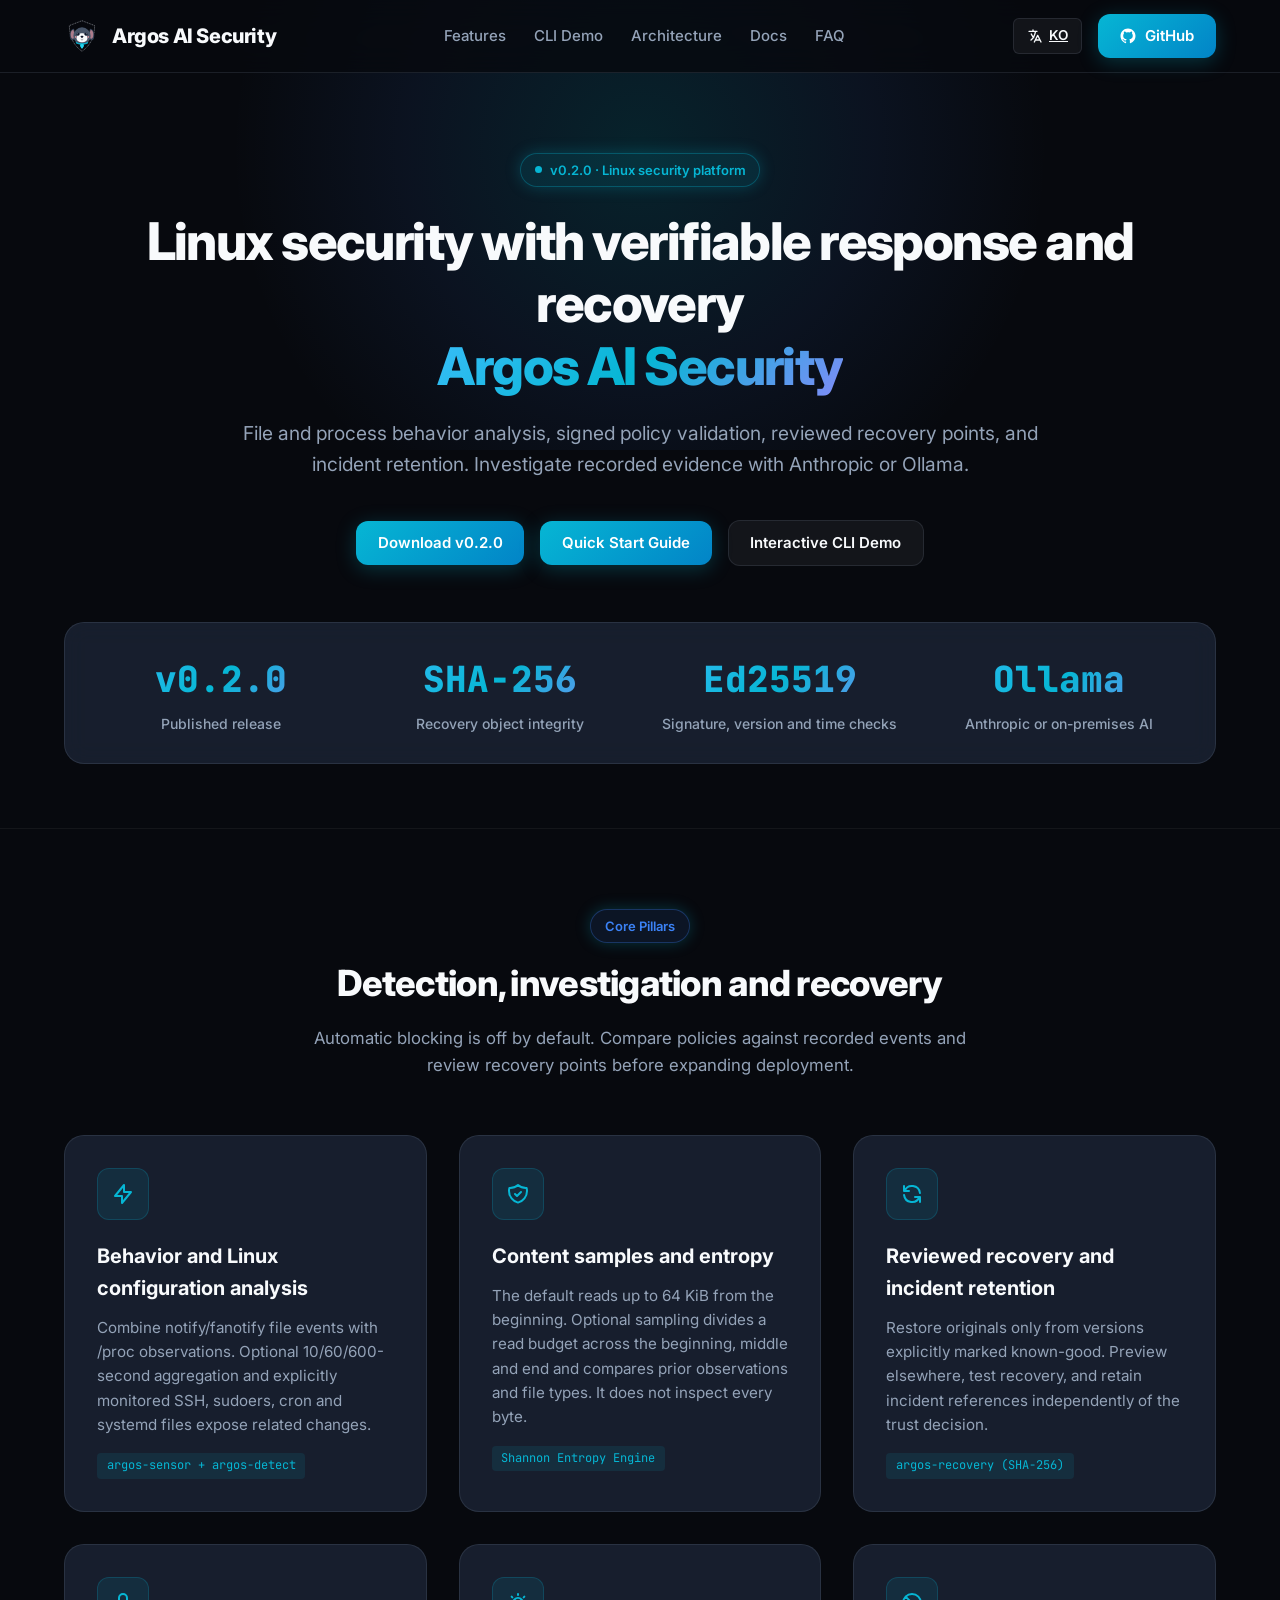
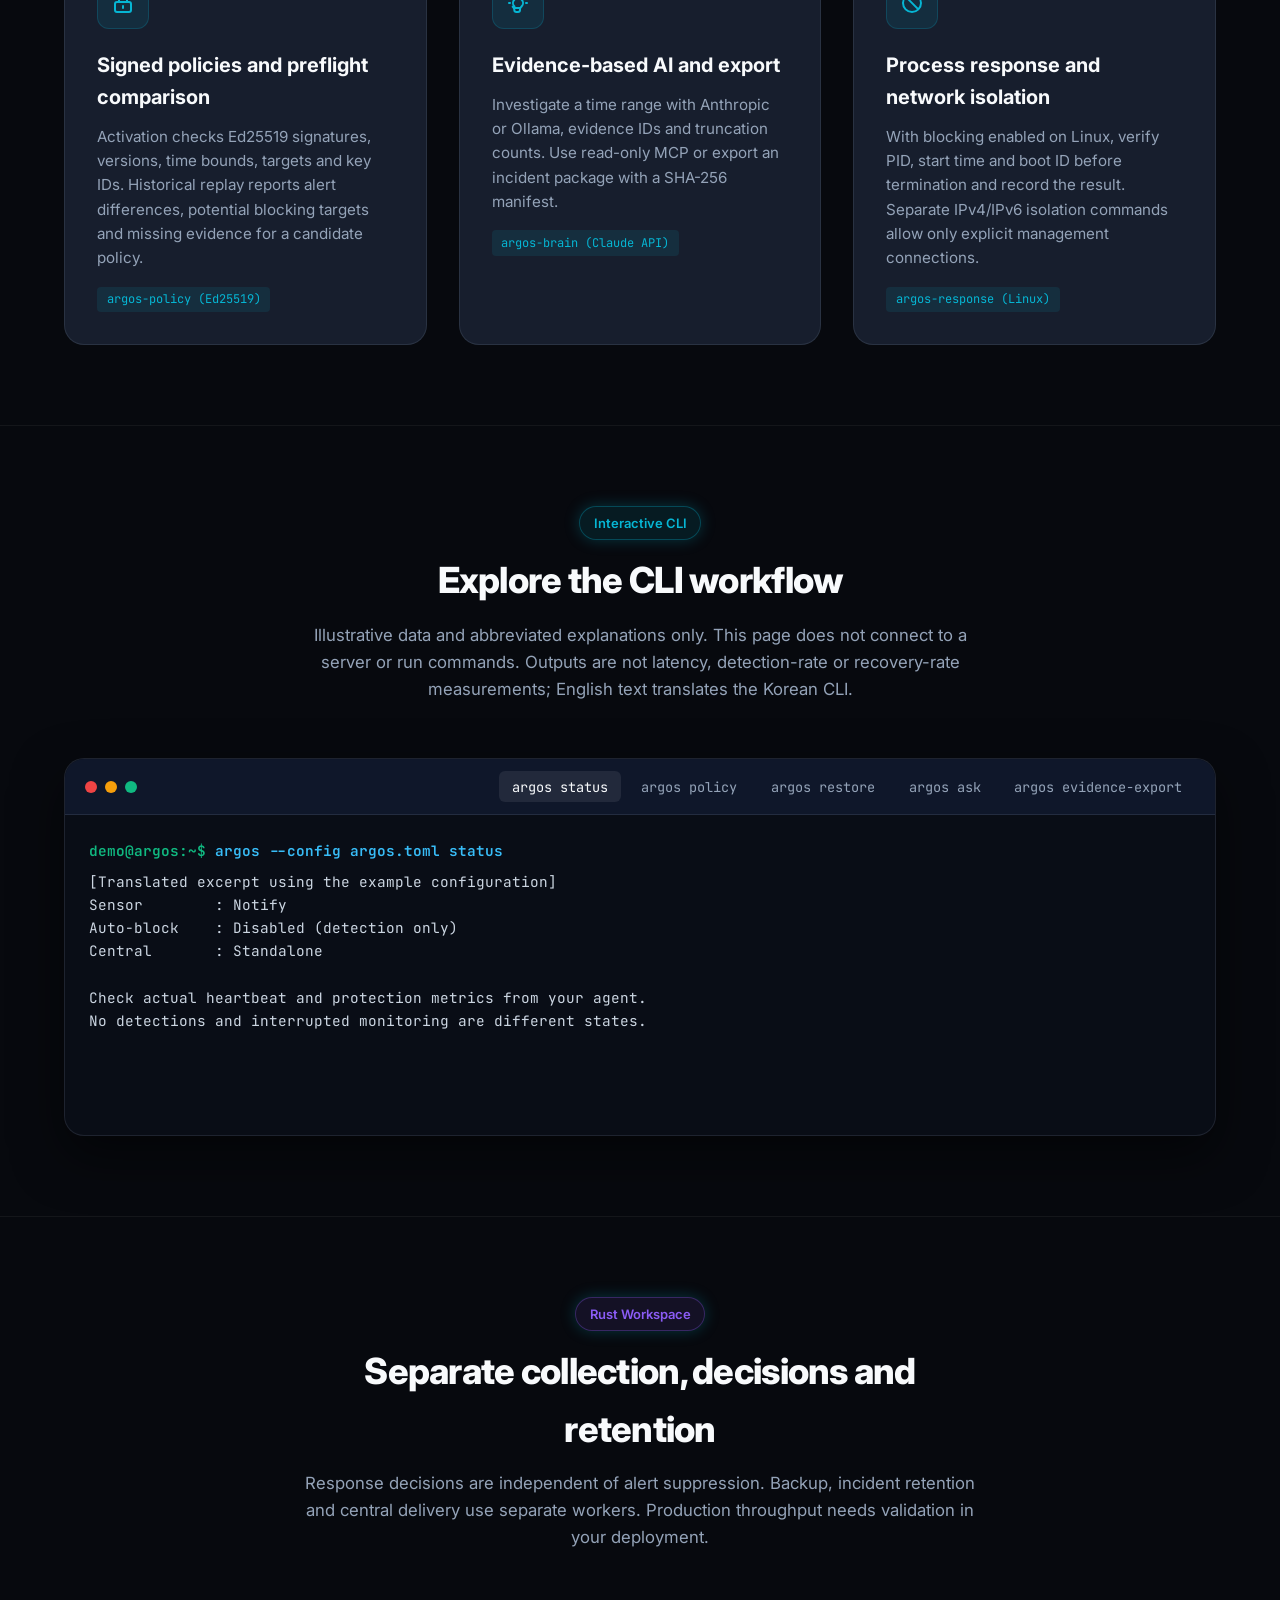
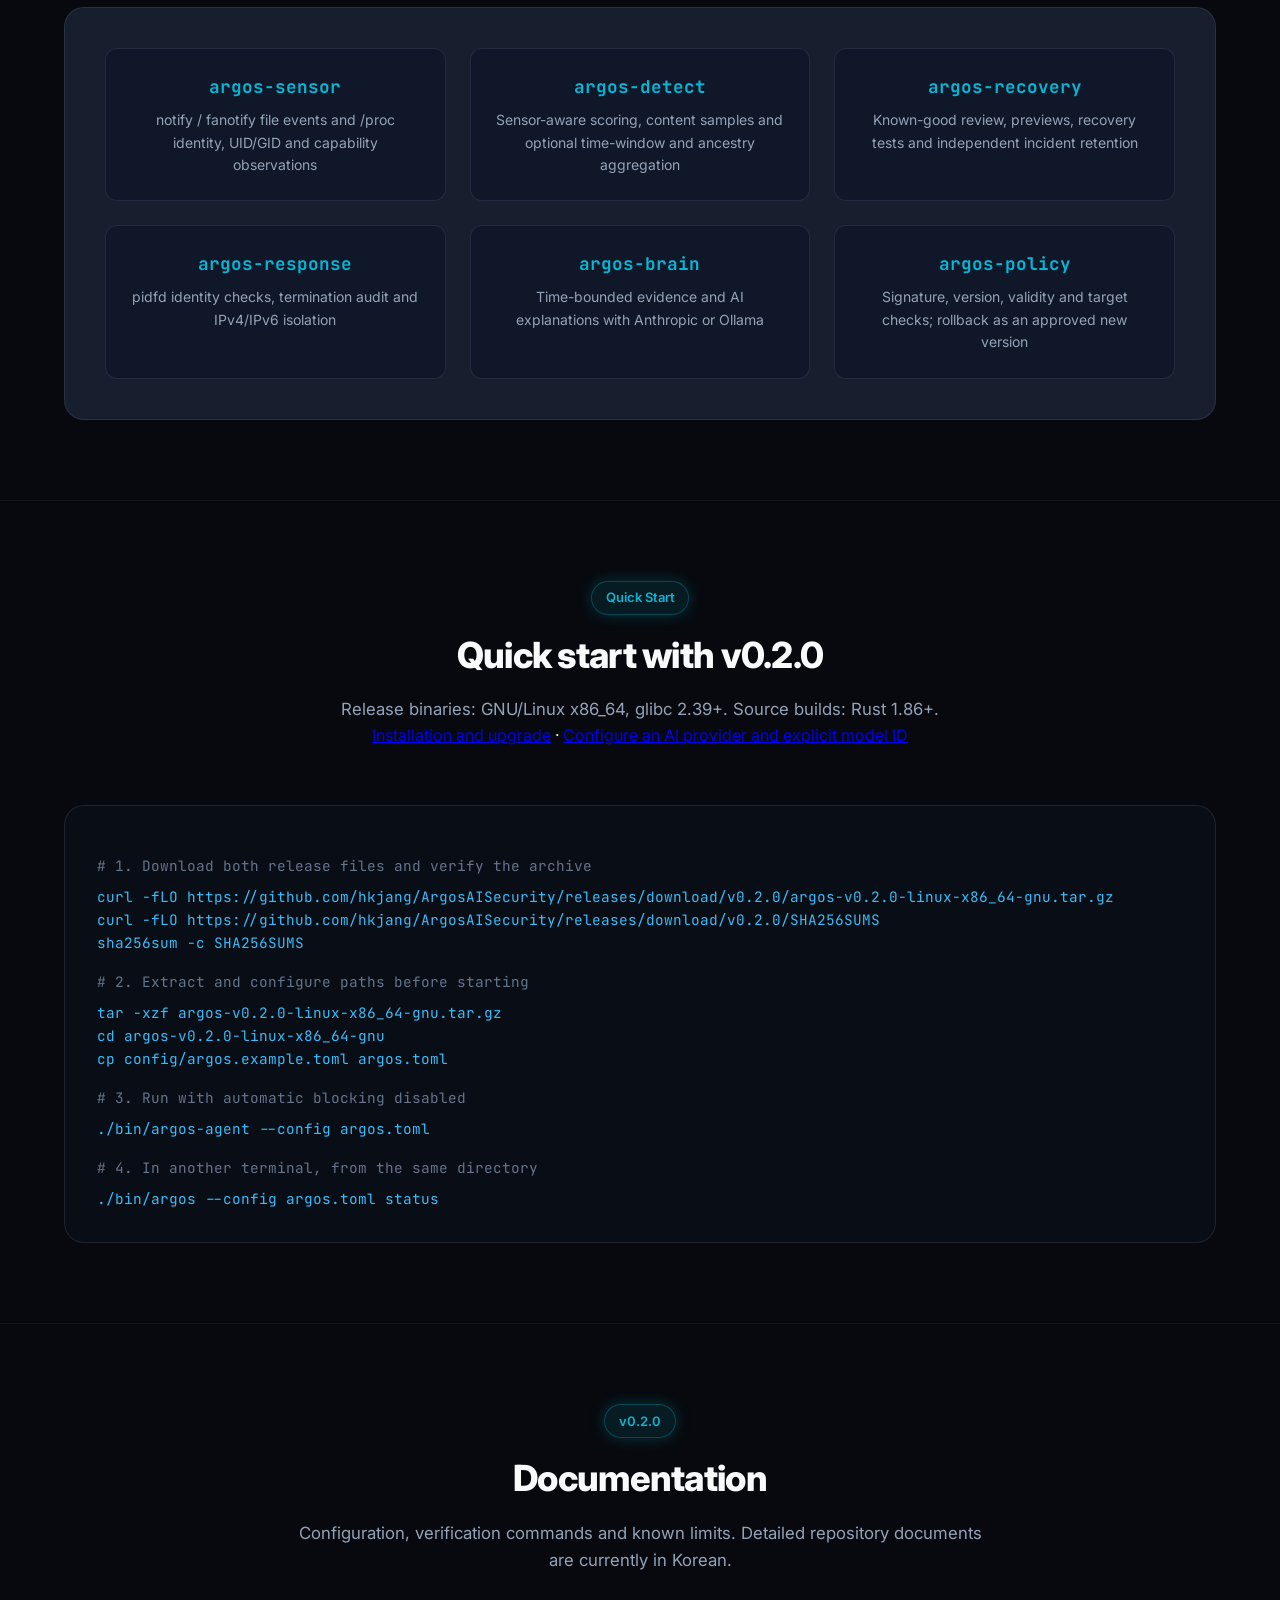
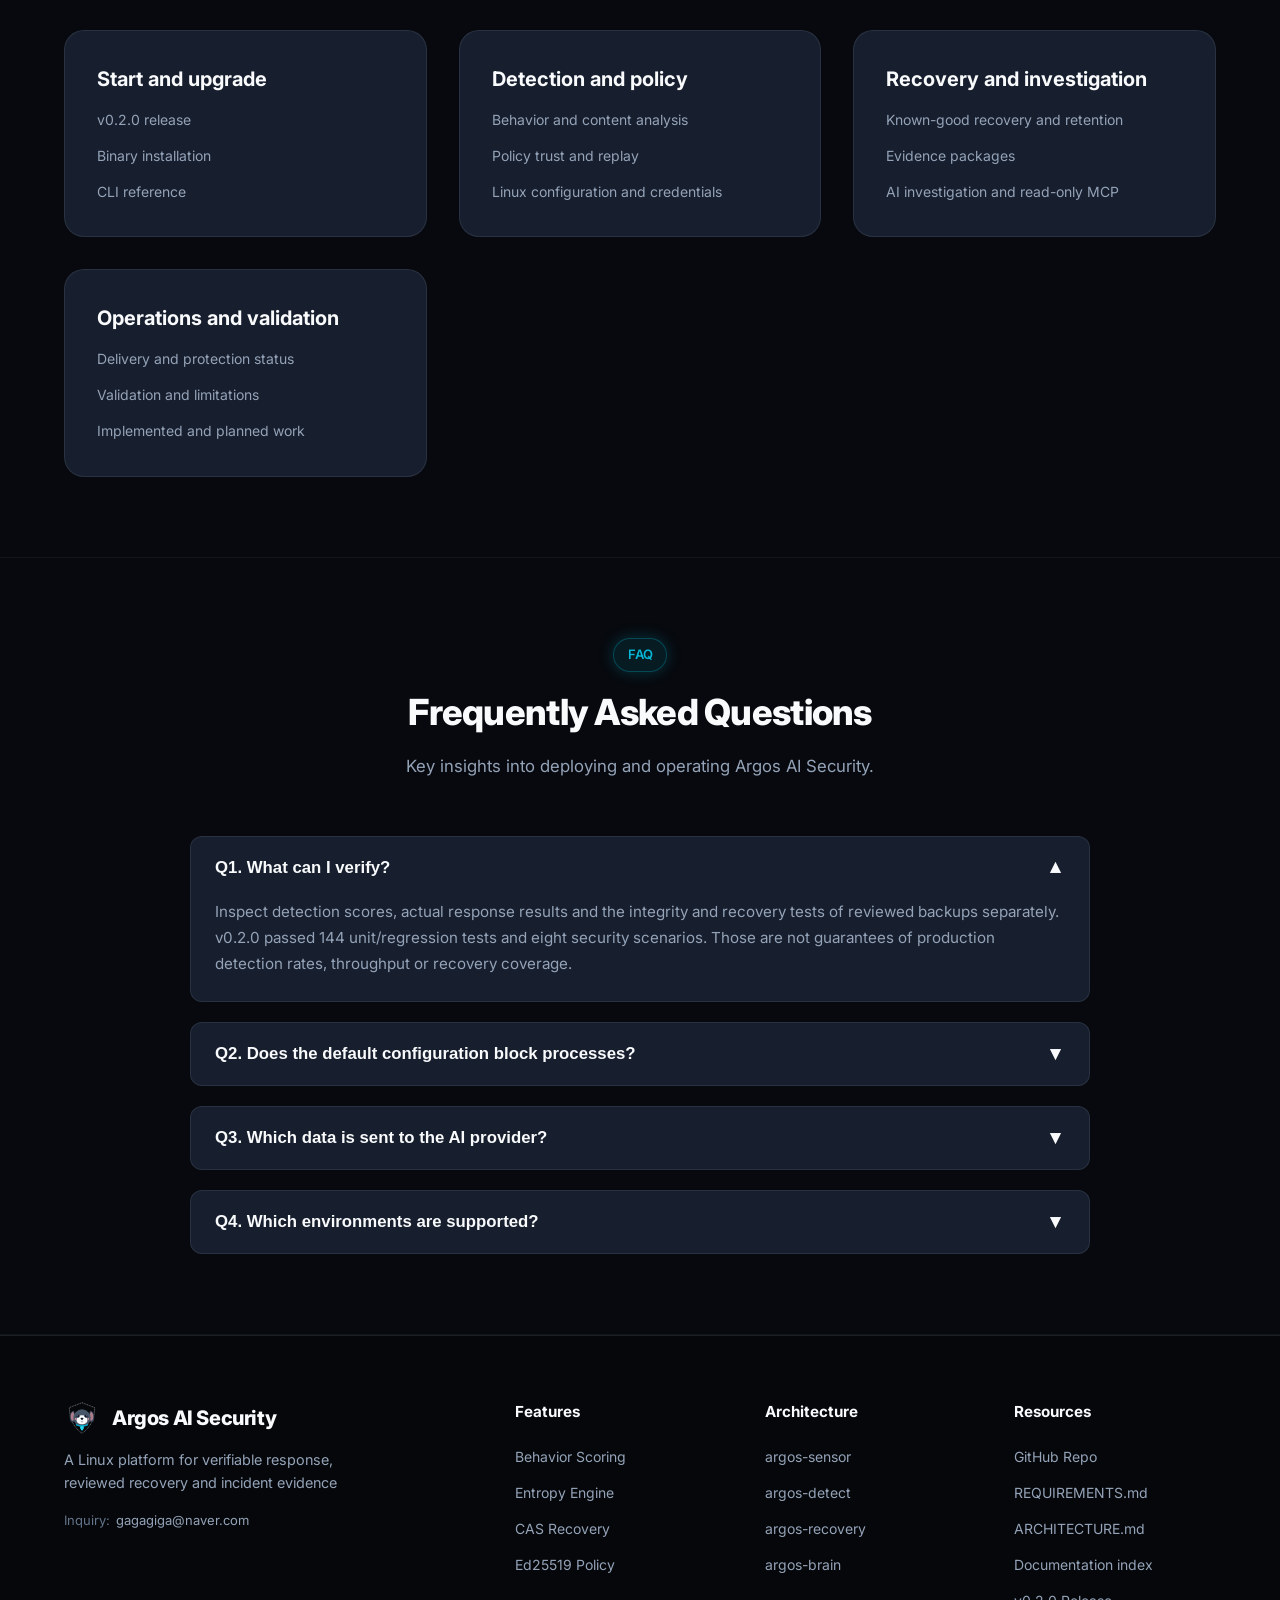
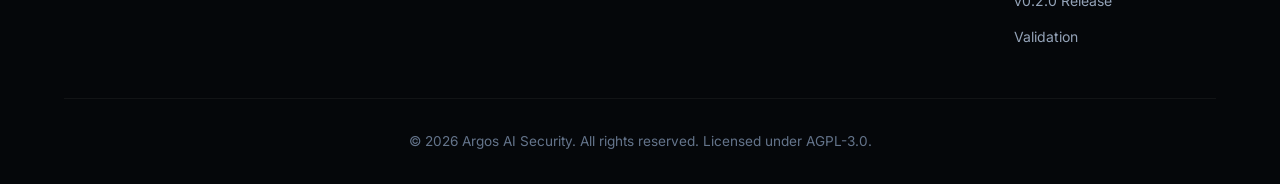
==== commit ddc5d6a2: "docs: align guides and site with v0.2.0" ====
--- a/docs/index_en.html
+++ b/docs/index_en.html
@@ -1,135 +1,111 @@
 <!DOCTYPE html>
-<html lang="ko">
+<html lang="en">
 <head>
   <meta charset="UTF-8">
   <meta name="viewport" content="width=device-width, initial-scale=1.0">
   
   <!-- Primary SEO Meta Tags -->
-  <title>Argos AI Security | AI-Powered Linux Server Security & Real-Time Ransomware Detection, Blocking & Recovery Platform</title>
-  <meta name="title" content="Argos AI Security | AI-Powered Linux Server Security & Real-Time Ransomware Detection, Blocking & Recovery Platform">
-  <meta name="description" content="Argos AI Security is a next-generation Linux server security platform combining real-time behavioral detection, Shannon entropy analysis, hash-verified integrity recovery, Ed25519 policy signing, and Claude AI Threat Copilot.">
-  <meta name="keywords" content="Argos AI Security, Linux Server Security, Ransomware Defense, AI Cybersecurity, Behavior Scoring, Shannon Entropy, Content-Addressable Storage, Ed25519 Policy, Claude AI Copilot, Rust Security">
+  <title>Argos AI Security v0.2.0 | Verifiable Linux response and recovery</title>
+  <meta name="title" content="Argos AI Security v0.2.0 | Verifiable Linux response and recovery">
+  <meta name="description" content="File and process behavior analysis, signed policy validation, reviewed recovery points, and incident retention. Investigate recorded evidence with Anthropic or Ollama.">
+  <meta name="keywords" content="Argos AI Security, Linux Server Security, Ransomware Defense, AI Cybersecurity, Behavior Scoring, Shannon Entropy, Content-Addressable Storage, Ed25519 Policy, Ollama, Incident Evidence, Rust Security">
   <meta name="author" content="Argos AI Security Team">
   <meta name="robots" content="index, follow">
-  <link rel="canonical" href="https://hkjang.github.io/ArgosAISecurity/">
+  <link rel="canonical" href="https://hkjang.github.io/ArgosAISecurity/index_en.html">
+
+  <link rel="alternate" hreflang="ko" href="https://hkjang.github.io/ArgosAISecurity/">
+  <link rel="alternate" hreflang="en" href="https://hkjang.github.io/ArgosAISecurity/index_en.html">
 
   <!-- Favicon -->
   <link rel="icon" type="image/svg+xml" href="images/logo.svg">
 
   <!-- Open Graph / Facebook / LinkedIn (SEO) -->
   <meta property="og:type" content="website">
-  <meta property="og:url" content="https://hkjang.github.io/ArgosAISecurity/">
-  <meta property="og:title" content="Argos AI Security | AI-Powered Linux Server Security & Real-Time Ransomware Detection, Blocking & Recovery Platform">
-  <meta property="og:description" content="Real-time file/process monitoring, Shannon entropy zero-second detection, 100% hash-verified recovery, and Claude AI Copilot-based Linux server defense system.">
-  <meta property="og:image" content="https://hkjang.github.io/ArgosAISecurity/images/og-banner.jpg">
+  <meta property="og:url" content="https://hkjang.github.io/ArgosAISecurity/index_en.html">
+  <meta property="og:title" content="Argos AI Security v0.2.0 | Verifiable Linux response and recovery">
+  <meta property="og:description" content="File and process behavior analysis, signed policy validation, reviewed recovery points, and incident retention. Investigate recorded evidence with Anthropic or Ollama.">
   <meta property="og:site_name" content="Argos AI Security">
 
   <!-- Twitter Card (SEO) -->
-  <meta name="twitter:card" content="summary_large_image">
-  <meta name="twitter:url" content="https://hkjang.github.io/ArgosAISecurity/">
-  <meta name="twitter:title" content="Argos AI Security | AI-Powered Linux Server Security Platform">
-  <meta name="twitter:description" content="Build complete ransomware defense with real-time behavioral detection, Shannon entropy analysis, hash-verified recovery, and Claude AI Threat Copilot.">
-  <meta name="twitter:image" content="https://hkjang.github.io/ArgosAISecurity/images/og-banner.jpg">
+  <meta name="twitter:card" content="summary">
+  <meta name="twitter:url" content="https://hkjang.github.io/ArgosAISecurity/index_en.html">
+  <meta name="twitter:title" content="Argos AI Security v0.2.0 | Verifiable Linux response and recovery">
+  <meta name="twitter:description" content="File and process behavior analysis, signed policy validation, reviewed recovery points, and incident retention. Investigate recorded evidence with Anthropic or Ollama.">
 
   <!-- Stylesheet -->
   <link rel="stylesheet" href="style.css">
 
   <!-- JSON-LD Structured Data (AEO & Search Engine Schema) -->
   <script type="application/ld+json">
-  {
-    "@context": "https://schema.org",
-    "@graph": [
-      {
-        "@type": "SoftwareApplication",
-        "name": "Argos AI Security",
-        "operatingSystem": "Linux (Ubuntu, Debian, RHEL, CentOS, Rocky Linux)",
-        "applicationCategory": "SecurityApplication",
-        "description": "AI-powered Linux Server Security Platform for real-time ransomware detection, process termination, hash-verified file recovery, and AI copilot incident explanation.",
-        "softwareVersion": "1.0.0",
-        "license": "https://github.com/hkjang/ArgosAISecurity/blob/main/LICENSE",
-        "offers": {
-          "@type": "Offer",
-          "price": "0",
-          "priceCurrency": "USD"
+{
+  "@context": "https://schema.org",
+  "@graph": [
+    {
+      "@type": "SoftwareApplication",
+      "name": "Argos AI Security",
+      "operatingSystem": "GNU/Linux x86_64 (release binaries: glibc 2.39+)",
+      "applicationCategory": "SecurityApplication",
+      "description": "File and process behavior analysis, signed policy validation, reviewed recovery points, and incident retention. Investigate recorded evidence with Anthropic or Ollama.",
+      "softwareVersion": "0.2.0",
+      "downloadUrl": "https://github.com/hkjang/ArgosAISecurity/releases/tag/v0.2.0",
+      "license": "https://github.com/hkjang/ArgosAISecurity/blob/v0.2.0/LICENSE",
+      "offers": {
+        "@type": "Offer",
+        "price": "0",
+        "priceCurrency": "USD"
+      }
+    },
+    {
+      "@type": "FAQPage",
+      "mainEntity": [
+        {
+          "@type": "Question",
+          "name": "Q1. What can I verify?",
+          "acceptedAnswer": {
+            "@type": "Answer",
+            "text": "Inspect detection scores, actual response results and the integrity and recovery tests of reviewed backups separately. v0.2.0 passed 144 unit/regression tests and eight security scenarios. Those are not guarantees of production detection rates, throughput or recovery coverage."
+          }
+        },
+        {
+          "@type": "Question",
+          "name": "Q2. Does the default configuration block processes?",
+          "acceptedAnswer": {
+            "@type": "Answer",
+            "text": "No. auto_block=false is the default, and notify cannot attribute file events to a PID. Blocking requires explicit activation, the default score threshold of 80 plus rule conditions, and verified Linux process identity. Use policy replay and observation mode to assess false positives first."
+          }
+        },
+        {
+          "@type": "Question",
+          "name": "Q3. Which data is sent to the AI provider?",
+          "acceptedAnswer": {
+            "@type": "Answer",
+            "text": "Stored file, detection, process and response evidence goes to the configured provider. File bodies are not sent directly, but paths, command lines and account information can still contain sensitive values. Anthropic uses an external API; Ollama can use your on-premises endpoint. Configure the model ID and review the query scope."
+          }
+        },
+        {
+          "@type": "Question",
+          "name": "Q4. Which environments are supported?",
+          "acceptedAnswer": {
+            "@type": "Answer",
+            "text": "The v0.2.0 binaries target GNU/Linux x86_64 with glibc 2.39 or later. Source builds require Rust 1.86 or later. notify also provides a development path for other operating systems, but this release supplies no Windows/macOS binaries or execution validation. fanotify, process response and isolation need Linux support and permissions."
+          }
         }
-      },
-      {
-        "@type": "FAQPage",
-        "mainEntity": [
-          {
-            "@type": "Question",
-            "name": "What are the key differences between Argos AI Security and traditional EDR/antivirus products?",
-            "acceptedAnswer": {
-              "@type": "Answer",
-              "text": "Argos does not rely on static signature comparison but combines real-time Behavior Scoring with Shannon entropy analysis to instantly detect zero-day ransomware. Tampered files are recoverable to pre-tampering state via SHA-256 CAS with 100% hash verification."
-            }
-          },
-          {
-            "@type": "Question",
-            "name": "What measures prevent service disruption from false positives?",
-            "acceptedAnswer": {
-              "@type": "Answer",
-              "text": "Default is auto_block=false (Dry-run). Blocking only executes when risk score exceeds 80 and a verified PID is identified. Signal transmission to core system PID 0 is fundamentally blocked."
-            }
-          },
-          {
-            "@type": "Question",
-            "name": "Is there risk of sensitive data leakage during AI analysis?",
-            "acceptedAnswer": {
-              "@type": "Answer",
-              "text": "The argos-brain module provides only metadata summaries from SQLite audit logs (event types, change counts, entropy scores) to the Claude API, never actual file contents, eliminating sensitive data leakage risk."
-            }
-          }
-        ]
-      },
-      {
-        "@type": "Organization",
-        "name": "Argos AI Security",
-        "url": "https://hkjang.github.io/ArgosAISecurity/",
-        "logo": "https://hkjang.github.io/ArgosAISecurity/images/logo.svg",
-        "contactPoint": {
-          "@type": "ContactPoint",
-          "email": "gagagiga@naver.com",
-          "contactType": "technical support"
-        }
+      ]
+    },
+    {
+      "@type": "Organization",
+      "name": "Argos AI Security",
+      "url": "https://hkjang.github.io/ArgosAISecurity/",
+      "logo": "https://hkjang.github.io/ArgosAISecurity/images/logo.svg",
+      "contactPoint": {
+        "@type": "ContactPoint",
+        "email": "gagagiga@naver.com",
+        "contactType": "technical support"
       }
-    ]
-  }
+    }
+  ]
+}
   </script>
-<script id="auto-lang-detector">
-(function() {
-  var SAVED_KEY = 'user_lang_pref';
-  var userPref = localStorage.getItem(SAVED_KEY);
-  if (!userPref) {
-    var navLang = (navigator.language || (navigator.languages && navigator.languages[0]) || '').toLowerCase();
-    var isKoBrowser = navLang.indexOf('ko') === 0;
-    var isEnPage = window.location.pathname.indexOf('index_en.html') !== -1;
-    if (!isKoBrowser && !isEnPage) {
-      var target = window.location.href.replace(/index\.html$/, 'index_en.html');
-      if (target === window.location.href) target = 'index_en.html';
-      window.location.replace(target);
-    } else if (isKoBrowser && isEnPage) {
-      var target = window.location.href.replace(/index_en\.html$/, 'index.html');
-      if (target === window.location.href) target = 'index.html';
-      window.location.replace(target);
-    }
-  }
-
-  document.addEventListener('DOMContentLoaded', function() {
-    var langBtns = document.querySelectorAll('.lang-btn, [data-lang], #btn-ko, #btn-en, #localeToggle, #btn-lang-toggle');
-    langBtns.forEach(function(btn) {
-      btn.addEventListener('click', function() {
-        var lang = btn.getAttribute('data-lang') || (btn.textContent || '').trim().toLowerCase();
-        if (lang.indexOf('en') !== -1) {
-          localStorage.setItem(SAVED_KEY, 'en');
-        } else if (lang.indexOf('ko') !== -1) {
-          localStorage.setItem(SAVED_KEY, 'ko');
-        }
-      });
-    });
-  });
-})();
-</script>
 </head>
 <body>
 
@@ -149,6 +125,7 @@
           <li><a href="#features" data-i18n="nav_features">Features</a></li>
           <li><a href="#cli-demo" data-i18n="nav_cli">CLI Demo</a></li>
           <li><a href="#architecture" data-i18n="nav_architecture">Architecture</a></li>
+          <li><a href="#documentation" data-i18n="nav_docs">Docs</a></li>
           <li><a href="#faq" data-i18n="nav_faq">FAQ</a></li>
         </ul>
       </nav>
@@ -157,10 +134,10 @@
           <svg width="24" height="24" fill="none" stroke="currentColor" viewBox="0 0 24 24"><path stroke-linecap="round" stroke-linejoin="round" stroke-width="2" d="M4 6h16M4 12h16M4 18h16"></path></svg>
         </button>
       <div class="nav-actions">
-        <button id="btn-lang-toggle" class="btn-lang" title="Toggle Language (KR / EN)">
+        <a id="btn-lang-toggle" class="btn-lang" href="index.html" hreflang="ko" aria-label="한국어 페이지">
           <svg width="16" height="16" fill="none" stroke="currentColor" viewBox="0 0 24 24"><path stroke-linecap="round" stroke-linejoin="round" stroke-width="2" d="M3 5h12M9 3v2m1.048 9.5A18.022 18.022 0 016.412 9m6.088 9h7M11 21l5-10 5 10M12.751 5C11.783 11.37 9.198 15.358 6 18.15"></path></svg>
-          <span id="lang-text">EN</span>
-        </button>
+          <span id="lang-text">KO</span>
+        </a>
         <a href="https://github.com/hkjang/ArgosAISecurity" target="_blank" rel="noopener" class="btn-primary">
           <svg width="18" height="18" fill="currentColor" viewBox="0 0 24 24"><path fill-rule="evenodd" clip-rule="evenodd" d="M12 2C6.477 2 2 6.484 2 12.017c0 4.425 2.865 8.18 6.839 9.504.5.092.682-.217.682-.483 0-.237-.008-.868-.013-1.703-2.782.605-3.369-1.343-3.369-1.343-.454-1.158-1.11-1.466-1.11-1.466-.908-.62.069-.608.069-.608 1.003.07 1.53 1.032 1.53 1.032.892 1.53 2.341 1.088 2.91.832.092-.647.35-1.088.636-1.338-2.22-.253-4.555-1.113-4.555-4.951 0-1.093.39-1.988 1.029-2.688-.103-.253-.446-1.272.098-2.65 0 0 .84-.27 2.75 1.026A9.564 9.564 0 0112 6.844c.85.004 1.705.115 2.504.337 1.909-1.296 2.747-1.027 2.747-1.027.546 1.379.202 2.398.1 2.651.64.7 1.028 1.595 1.028 2.688 0 3.848-2.339 4.695-4.566 4.943.359.309.678.92.678 1.855 0 1.338-.012 2.419-.012 2.747 0 .268.18.58.688.482A10.019 10.019 0 0022 12.017C22 6.484 17.522 2 12 2z"></path></svg>
           GitHub
@@ -175,40 +152,36 @@
       <div class="container">
         <div class="badge">
           <span class="badge-dot"></span>
-          <span data-i18n="hero_badge">AI-Powered Linux Server Ransomware Defense Platform</span>
-        </div>
-
-        <h1 data-i18n="hero_title">
-          A New Standard in Linux Server Security<br>
-          <span class="text-gradient">Argos AI Security</span>
-        </h1>
-
-        <p class="subtitle" data-i18n="hero_subtitle">
-          Complete ransomware defense with real-time file/process monitoring, Shannon entropy analysis, zero-second blocking, hash-verified recovery, and Claude AI Threat Copilot
-        </p>
+          <span data-i18n="hero_badge">v0.2.0 · Linux security platform</span>
+        </div>
+
+        <h1 data-i18n="hero_title">Linux security with verifiable response and recovery<br><span class="text-gradient">Argos AI Security</span></h1>
+
+        <p class="subtitle" data-i18n="hero_subtitle">File and process behavior analysis, signed policy validation, reviewed recovery points, and incident retention. Investigate recorded evidence with Anthropic or Ollama.</p>
 
         <div class="hero-cta">
+          <a href="https://github.com/hkjang/ArgosAISecurity/releases/tag/v0.2.0" class="btn-primary" data-i18n="btn_download">Download v0.2.0</a>
           <a href="#quickstart" class="btn-primary" data-i18n="btn_quickstart">Quick Start Guide</a>
-          <a href="#cli-demo" class="btn-secondary" data-i18n="btn_demo">Try CLI Demo</a>
+          <a href="#cli-demo" class="btn-secondary" data-i18n="btn_demo">Interactive CLI Demo</a>
         </div>
 
         <!-- Metrics Bar -->
         <div class="metrics-bar">
           <div class="metric-item">
-            <div class="metric-value text-gradient" data-i18n="metric_time">0ms</div>
-            <div class="metric-label" data-i18n="metric_time_label">Detection-Blocking Latency</div>
+            <div class="metric-value text-gradient" data-i18n="metric_time">v0.2.0</div>
+            <div class="metric-label" data-i18n="metric_time_label">Published release</div>
           </div>
           <div class="metric-item">
-            <div class="metric-value text-gradient" data-i18n="metric_recovery">100%</div>
-            <div class="metric-label" data-i18n="metric_recovery_label">Hash-Verified Recovery Rate</div>
+            <div class="metric-value text-gradient" data-i18n="metric_recovery">SHA-256</div>
+            <div class="metric-label" data-i18n="metric_recovery_label">Recovery object integrity</div>
           </div>
           <div class="metric-item">
             <div class="metric-value text-gradient" data-i18n="metric_policy">Ed25519</div>
-            <div class="metric-label" data-i18n="metric_policy_label">Tamper-Proof Policy Signing</div>
+            <div class="metric-label" data-i18n="metric_policy_label">Signature, version and time checks</div>
           </div>
           <div class="metric-item">
-            <div class="metric-value text-gradient" data-i18n="metric_ai">24/7</div>
-            <div class="metric-label" data-i18n="metric_ai_label">Claude AI Incident Analysis</div>
+            <div class="metric-value text-gradient" data-i18n="metric_ai">Ollama</div>
+            <div class="metric-label" data-i18n="metric_ai_label">Anthropic or on-premises AI</div>
           </div>
         </div>
       </div>
@@ -219,8 +192,8 @@
       <div class="container">
         <div class="section-header">
           <span class="badge" style="background: rgba(59, 130, 246, 0.1); color: var(--secondary); border-color: rgba(59, 130, 246, 0.3);">Core Pillars</span>
-          <h2 class="section-title" data-i18n="sec_features_title">6 Enterprise-Grade Core Security Features</h2>
-          <p class="section-desc" data-i18n="sec_features_desc">Goes beyond simple log monitoring to deliver integrated process blocking, recovery, and AI analysis.</p>
+          <h2 class="section-title" data-i18n="sec_features_title">Detection, investigation and recovery</h2>
+          <p class="section-desc" data-i18n="sec_features_desc">Automatic blocking is off by default. Compare policies against recorded events and review recovery points before expanding deployment.</p>
         </div>
 
         <div class="features-grid">
@@ -229,8 +202,8 @@
             <div class="feature-icon">
               <svg width="24" height="24" fill="none" stroke="currentColor" viewBox="0 0 24 24"><path stroke-linecap="round" stroke-linejoin="round" stroke-width="2" d="M13 10V3L4 14h7v7l9-11h-7z"></path></svg>
             </div>
-            <h3 data-i18n="feat1_title">Real-Time Behavioral Detection (Behavior Scoring)</h3>
-            <p data-i18n="feat1_desc">fanotify and notify-based file/process monitoring. Evaluates modification, deletion, and extension changes within a sliding window (10s) on a 0-100 scale in real time.</p>
+            <h3 data-i18n="feat1_title">Behavior and Linux configuration analysis</h3>
+            <p data-i18n="feat1_desc">Combine notify/fanotify file events with /proc observations. Optional 10/60/600-second aggregation and explicitly monitored SSH, sudoers, cron and systemd files expose related changes.</p>
             <span class="feature-tag">argos-sensor + argos-detect</span>
           </div>
 
@@ -239,8 +212,8 @@
             <div class="feature-icon">
               <svg width="24" height="24" fill="none" stroke="currentColor" viewBox="0 0 24 24"><path stroke-linecap="round" stroke-linejoin="round" stroke-width="2" d="M9 12l2 2 4-4m5.618-4.016A11.955 11.955 0 0112 2.944a11.955 11.955 0 01-8.618 3.04A12.02 12.02 0 003 9c0 5.591 3.824 10.29 9 11.622 5.176-1.332 9-6.03 9-11.622 0-1.042-.133-2.052-.382-3.016z"></path></svg>
             </div>
-            <h3 data-i18n="feat2_title">Shannon Entropy Encryption Detection</h3>
-            <p data-i18n="feat2_desc">Calculates entropy of the first 64KB upon file modification (encrypted data ≈ 7.2+). Instantly detects ransomware just before full-file encryption.</p>
+            <h3 data-i18n="feat2_title">Content samples and entropy</h3>
+            <p data-i18n="feat2_desc">The default reads up to 64 KiB from the beginning. Optional sampling divides a read budget across the beginning, middle and end and compares prior observations and file types. It does not inspect every byte.</p>
             <span class="feature-tag">Shannon Entropy Engine</span>
           </div>
 
@@ -249,8 +222,8 @@
             <div class="feature-icon">
               <svg width="24" height="24" fill="none" stroke="currentColor" viewBox="0 0 24 24"><path stroke-linecap="round" stroke-linejoin="round" stroke-width="2" d="M4 4v5h.582m15.356 2A8.001 8.001 0 004.582 9m0 0H9m11 11v-5h-.581m0 0a8.003 8.003 0 01-15.357-2m15.357 2H15"></path></svg>
             </div>
-            <h3 data-i18n="feat3_title">Hash-Verified Integrity Recovery (CAS)</h3>
-            <p data-i18n="feat3_desc">Operates SHA-256 Content-Addressable Storage (CAS) backup to perform 100% hash-verified recovery to pre-tampering state.</p>
+            <h3 data-i18n="feat3_title">Reviewed recovery and incident retention</h3>
+            <p data-i18n="feat3_desc">Restore originals only from versions explicitly marked known-good. Preview elsewhere, test recovery, and retain incident references independently of the trust decision.</p>
             <span class="feature-tag">argos-recovery (SHA-256)</span>
           </div>
 
@@ -259,8 +232,8 @@
             <div class="feature-icon">
               <svg width="24" height="24" fill="none" stroke="currentColor" viewBox="0 0 24 24"><path stroke-linecap="round" stroke-linejoin="round" stroke-width="2" d="M12 15v2m-6 4h12a2 2 0 002-2v-6a2 2 0 00-2-2H6a2 2 0 00-2 2v6a2 2 0 002 2zm10-10V7a4 4 0 00-8 0v4h8z"></path></svg>
             </div>
-            <h3 data-i18n="feat4_title">Ed25519 Cryptographic Policy</h3>
-            <p data-i18n="feat4_desc">Unsigned security policies are immediately rejected. Completely blocks attacker bypass and arbitrary modification of security policies.</p>
+            <h3 data-i18n="feat4_title">Signed policies and preflight comparison</h3>
+            <p data-i18n="feat4_desc">Activation checks Ed25519 signatures, versions, time bounds, targets and key IDs. Historical replay reports alert differences, potential blocking targets and missing evidence for a candidate policy.</p>
             <span class="feature-tag">argos-policy (Ed25519)</span>
           </div>
 
@@ -269,8 +242,8 @@
             <div class="feature-icon">
               <svg width="24" height="24" fill="none" stroke="currentColor" viewBox="0 0 24 24"><path stroke-linecap="round" stroke-linejoin="round" stroke-width="2" d="M9.663 17h4.673M12 3v1m6.364 1.636l-.707.707M21 12h-1M4 12H3m3.343-5.657l-.707-.707m2.828 9.9a5 5 0 117.072 0l-.548.547A3.374 3.374 0 0014 18.469V19a2 2 0 01-2 2h-1.686a2 2 0 01-1.996-1.854l-.066-.677a3.374 3.374 0 00-1.042-2.127l-.547-.547z"></path></svg>
             </div>
-            <h3 data-i18n="feat5_title">Claude AI Threat Copilot</h3>
-            <p data-i18n="feat5_desc">Instantly generates AI threat analysis reports based solely on actual SQLite Audit Logs via the argos-brain crate (preventing hallucinations).</p>
+            <h3 data-i18n="feat5_title">Evidence-based AI and export</h3>
+            <p data-i18n="feat5_desc">Investigate a time range with Anthropic or Ollama, evidence IDs and truncation counts. Use read-only MCP or export an incident package with a SHA-256 manifest.</p>
             <span class="feature-tag">argos-brain (Claude API)</span>
           </div>
 
@@ -279,8 +252,8 @@
             <div class="feature-icon">
               <svg width="24" height="24" fill="none" stroke="currentColor" viewBox="0 0 24 24"><path stroke-linecap="round" stroke-linejoin="round" stroke-width="2" d="M18.364 18.364A9 9 0 005.636 5.636m12.728 12.728A9 9 0 015.636 5.636m12.728 12.728L5.636 5.636"></path></svg>
             </div>
-            <h3 data-i18n="feat6_title">Process Blocking & Network Isolation</h3>
-            <p data-i18n="feat6_desc">Immediately terminates dangerous processes with SIGKILL/SIGSTOP and creates iptables-based ARGOS_ISOLATE chains to prevent secondary infection spread.</p>
+            <h3 data-i18n="feat6_title">Process response and network isolation</h3>
+            <p data-i18n="feat6_desc">With blocking enabled on Linux, verify PID, start time and boot ID before termination and record the result. Separate IPv4/IPv6 isolation commands allow only explicit management connections.</p>
             <span class="feature-tag">argos-response (Linux)</span>
           </div>
         </div>
@@ -292,8 +265,8 @@
       <div class="container">
         <div class="section-header">
           <span class="badge">Interactive CLI</span>
-          <h2 class="section-title" data-i18n="sec_cli_title">Powerful CLI (Command Line Interface)</h2>
-          <p class="section-desc" data-i18n="sec_cli_desc">Control everything from real-time security status checks to AI incident analysis and file recovery with a single terminal command.</p>
+          <h2 class="section-title" data-i18n="sec_cli_title">Explore the CLI workflow</h2>
+          <p class="section-desc" data-i18n="sec_cli_desc">Illustrative data and abbreviated explanations only. This page does not connect to a server or run commands. Outputs are not latency, detection-rate or recovery-rate measurements; English text translates the Korean CLI.</p>
         </div>
 
         <div class="cli-container">
@@ -305,23 +278,22 @@
             </div>
             <div class="cli-tabs">
               <button class="cli-tab active" data-cli="status">argos status</button>
-              <button class="cli-tab" data-cli="threats">argos threats</button>
+              <button class="cli-tab" data-cli="policy">argos policy</button>
               <button class="cli-tab" data-cli="restore">argos restore</button>
-              <button class="cli-tab" data-cli="explain">argos explain</button>
-              <button class="cli-tab" data-cli="policy">argos policy</button>
+              <button class="cli-tab" data-cli="explain">argos ask</button>
+              <button class="cli-tab" data-cli="evidence">argos evidence-export</button>
             </div>
           </div>
 
           <div class="cli-body" id="cli-output-container">
-            <div><span class="cli-prompt">gaga@argos-linux:~$</span> <span class="cli-cmd">argos status</span></div>
-            <div class="cli-output">[Argos Agent System Status]
-Daemon State: RUNNING (PID 4192)
-Storage: SQLite WAL (/var/lib/argos/argos.db - 4.2 MB)
-Active Sensor: fanotify (Linux Root Telemetry)
-Monitored Path: /srv/app/data, /etc/nginx, /var/www
-Policy Verification: PASSED (Ed25519 Signed by SecOps Key #1)
-Auto-Block: ENABLED (Score Threshold >= 80)
-Active Threats: 0 Critical | 1 Resolved</div>
+            <div><span class="cli-prompt">demo@argos:~$</span> <span class="cli-cmd">argos --config argos.toml status</span></div>
+            <div class="cli-output">[Translated excerpt using the example configuration]
+Sensor        : Notify
+Auto-block    : Disabled (detection only)
+Central       : Standalone
+
+Check actual heartbeat and protection metrics from your agent.
+No detections and interrupted monitoring are different states.</div>
           </div>
         </div>
       </div>
@@ -332,39 +304,39 @@
       <div class="container">
         <div class="section-header">
           <span class="badge" style="background: rgba(139, 92, 246, 0.1); color: var(--accent-purple); border-color: rgba(139, 92, 246, 0.3);">Rust Workspace</span>
-          <h2 class="section-title" data-i18n="sec_arch_title">Robust System Architecture</h2>
-          <p class="section-desc" data-i18n="sec_arch_desc">Modular design with independent Rust crates maximizes performance and safety.</p>
+          <h2 class="section-title" data-i18n="sec_arch_title">Separate collection, decisions and retention</h2>
+          <p class="section-desc" data-i18n="sec_arch_desc">Response decisions are independent of alert suppression. Backup, incident retention and central delivery use separate workers. Production throughput needs validation in your deployment.</p>
         </div>
 
         <div class="arch-diagram">
           <div class="arch-node">
             <h4 data-i18n="arch_sensor">argos-sensor</h4>
-            <p data-i18n="arch_sensor_desc">notify / fanotify / procmon file & process event collection</p>
+            <p data-i18n="arch_sensor_desc">notify / fanotify file events and /proc identity, UID/GID and capability observations</p>
           </div>
 
           <div class="arch-node">
             <h4 data-i18n="arch_detect">argos-detect</h4>
-            <p data-i18n="arch_detect_desc">Shannon entropy + behavioral scoring logic</p>
+            <p data-i18n="arch_detect_desc">Sensor-aware scoring, content samples and optional time-window and ancestry aggregation</p>
           </div>
 
           <div class="arch-node">
             <h4 data-i18n="arch_recovery">argos-recovery</h4>
-            <p data-i18n="arch_recovery_desc">SHA-256 CAS versioned backup and integrity recovery</p>
+            <p data-i18n="arch_recovery_desc">Known-good review, previews, recovery tests and independent incident retention</p>
           </div>
 
           <div class="arch-node">
             <h4 data-i18n="arch_response">argos-response</h4>
-            <p data-i18n="arch_response_desc">SIGKILL process blocking & iptables network isolation</p>
+            <p data-i18n="arch_response_desc">pidfd identity checks, termination audit and IPv4/IPv6 isolation</p>
           </div>
 
           <div class="arch-node">
             <h4 data-i18n="arch_brain">argos-brain</h4>
-            <p data-i18n="arch_brain_desc">Claude API-based AI incident explanation and natural language Q&A</p>
+            <p data-i18n="arch_brain_desc">Time-bounded evidence and AI explanations with Anthropic or Ollama</p>
           </div>
 
           <div class="arch-node">
             <h4 data-i18n="arch_policy">argos-policy</h4>
-            <p data-i18n="arch_policy_desc">Ed25519 asymmetric policy signing and integrity verification</p>
+            <p data-i18n="arch_policy_desc">Signature, version, validity and target checks; rollback as an approved new version</p>
           </div>
         </div>
       </div>
@@ -375,80 +347,76 @@
       <div class="container">
         <div class="section-header">
           <span class="badge">Quick Start</span>
-          <h2 class="section-title">Quick Start</h2>
-          <p class="section-desc">Run the agent and CLI with just a few commands in a Rust 1.75+ environment.</p>
-        </div>
-
+          <h2 class="section-title">Quick start with v0.2.0</h2>
+          <p class="section-desc">Release binaries: GNU/Linux x86_64, glibc 2.39+. Source builds: Rust 1.86+.</p>
+          <p><a href="INSTALL_BINARY.md">Installation and upgrade</a> · <a href="FEATURE_AI.md">Configure an AI provider and explicit model ID</a></p>
+        </div>
         <div style="background: #090d16; border: 1px solid var(--border-color); border-radius: var(--radius-lg); padding: 2rem; font-family: var(--font-mono); font-size: 0.9rem; color: #e2e8f0; overflow-x: auto;">
-          <div style="color: var(--text-dim); margin-bottom: 0.5rem;"># 1. Build workspace</div>
-          <div style="color: #38bdf8; margin-bottom: 1rem;">cargo build --workspace</div>
-
-          <div style="color: var(--text-dim); margin-bottom: 0.5rem;"># 2. Run agent daemon (default config)</div>
-          <div style="color: #38bdf8; margin-bottom: 1rem;">cargo run -p argos-agent</div>
-
-          <div style="color: var(--text-dim); margin-bottom: 0.5rem;"># 3. Monitor CLI status and threats in another terminal</div>
-          <div style="color: #38bdf8; margin-bottom: 1rem;">cargo run -p argos-cli -- status</div>
-          <div style="color: #38bdf8; margin-bottom: 1rem;">cargo run -p argos-cli -- threats</div>
-
-          <div style="color: var(--text-dim); margin-bottom: 0.5rem;"># 4. AI Copilot incident analysis (set ANTHROPIC_API_KEY)</div>
-          <div style="color: #38bdf8;">export ANTHROPIC_API_KEY=sk-ant-...</div>
-          <div style="color: #38bdf8;">cargo run -p argos-cli -- explain 1</div>
-        </div>
-      </div>
-    </section>
-
-    <!-- FAQ Accordion Section (AEO Target) -->
+          <div style="color: var(--text-dim); margin: 1rem 0 0.5rem;"># 1. Download both release files and verify the archive</div>
+<div style="color: #38bdf8;">curl -fLO https://github.com/hkjang/ArgosAISecurity/releases/download/v0.2.0/argos-v0.2.0-linux-x86_64-gnu.tar.gz</div>
+<div style="color: #38bdf8;">curl -fLO https://github.com/hkjang/ArgosAISecurity/releases/download/v0.2.0/SHA256SUMS</div>
+<div style="color: #38bdf8;">sha256sum -c SHA256SUMS</div>
+<div style="color: var(--text-dim); margin: 1rem 0 0.5rem;"># 2. Extract and configure paths before starting</div>
+<div style="color: #38bdf8;">tar -xzf argos-v0.2.0-linux-x86_64-gnu.tar.gz</div>
+<div style="color: #38bdf8;">cd argos-v0.2.0-linux-x86_64-gnu</div>
+<div style="color: #38bdf8;">cp config/argos.example.toml argos.toml</div>
+<div style="color: var(--text-dim); margin: 1rem 0 0.5rem;"># 3. Run with automatic blocking disabled</div>
+<div style="color: #38bdf8;">./bin/argos-agent --config argos.toml</div>
+<div style="color: var(--text-dim); margin: 1rem 0 0.5rem;"># 4. In another terminal, from the same directory</div>
+<div style="color: #38bdf8;">./bin/argos --config argos.toml status</div>
+        </div>
+      </div>
+    </section>
+
+<section id="documentation"><div class="container"><div class="section-header"><span class="badge">v0.2.0</span><h2 class="section-title">Documentation</h2><p class="section-desc">Configuration, verification commands and known limits. Detailed repository documents are currently in Korean.</p></div><div class="features-grid"><div class="feature-card"><h3>Start and upgrade</h3><ul class="footer-links"><li><a href="https://github.com/hkjang/ArgosAISecurity/releases/tag/v0.2.0">v0.2.0 release</a></li><li><a href="INSTALL_BINARY.md">Binary installation</a></li><li><a href="SERVICE_CLI.md">CLI reference</a></li></ul></div>
+<div class="feature-card"><h3>Detection and policy</h3><ul class="footer-links"><li><a href="FEATURE_DETECTION.md">Behavior and content analysis</a></li><li><a href="FEATURE_POLICY.md">Policy trust and replay</a></li><li><a href="FEATURE_LINUX_ANALYSIS.md">Linux configuration and credentials</a></li></ul></div>
+<div class="feature-card"><h3>Recovery and investigation</h3><ul class="footer-links"><li><a href="FEATURE_RECOVERY.md">Known-good recovery and retention</a></li><li><a href="FEATURE_EVIDENCE_PACKAGE.md">Evidence packages</a></li><li><a href="FEATURE_AI.md">AI investigation and read-only MCP</a></li></ul></div>
+<div class="feature-card"><h3>Operations and validation</h3><ul class="footer-links"><li><a href="FEATURE_RELIABILITY.md">Delivery and protection status</a></li><li><a href="PLATFORM_VALIDATION.md">Validation and limitations</a></li><li><a href="ROADMAP.md">Implemented and planned work</a></li></ul></div></div></div></section>
+
+    <!-- FAQ Accordion Section -->
     <section id="faq">
       <div class="container">
         <div class="section-header">
-          <span class="badge">FAQ & AEO</span>
-          <h2 class="section-title" data-i18n="sec_faq_title">Frequently Asked Questions (FAQ)</h2>
-          <p class="section-desc" data-i18n="sec_faq_desc">Key answers about deploying and operating Argos AI Security.</p>
+          <span class="badge">FAQ</span>
+          <h2 class="section-title" data-i18n="sec_faq_title">Frequently Asked Questions</h2>
+          <p class="section-desc" data-i18n="sec_faq_desc">Key insights into deploying and operating Argos AI Security.</p>
         </div>
 
         <div class="faq-grid">
           <!-- Q1 -->
           <div class="faq-item active">
             <button class="faq-question">
-              <span data-i18n="faq1_q">Q1. What are the key differences between Argos AI Security and traditional EDR/antivirus products?</span>
+              <span data-i18n="faq1_q">Q1. What can I verify?</span>
               <span class="faq-icon">▼</span>
             </button>
-            <div class="faq-answer" data-i18n="faq1_a">
-              Argos goes beyond simply comparing known signature patterns by combining real-time Behavior Scoring with Shannon entropy analysis to instantly detect Zero-day ransomware. Additionally, attack-damaged files can be 100% hash-verified and recovered to pre-attack state via SHA-256 Content-Addressable Storage (CAS) backup.
-            </div>
+            <div class="faq-answer" data-i18n="faq1_a">Inspect detection scores, actual response results and the integrity and recovery tests of reviewed backups separately. v0.2.0 passed 144 unit/regression tests and eight security scenarios. Those are not guarantees of production detection rates, throughput or recovery coverage.</div>
           </div>
 
           <!-- Q2 -->
           <div class="faq-item">
             <button class="faq-question">
-              <span data-i18n="faq2_q">Q2. Is there a risk of critical service processes being blocked due to false positives?</span>
+              <span data-i18n="faq2_q">Q2. Does the default configuration block processes?</span>
               <span class="faq-icon">▼</span>
             </button>
-            <div class="faq-answer" data-i18n="faq2_a">
-              Argos is designed with stability as the top priority. The default policy is auto_block=false (Dry-run mode), and blocking is only performed when the risk score exceeds 80 and a definitive source pid is identified to prevent false positives. Signal transmission to core system processes (pid 0, etc.) is fundamentally rejected.
-            </div>
+            <div class="faq-answer" data-i18n="faq2_a">No. auto_block=false is the default, and notify cannot attribute file events to a PID. Blocking requires explicit activation, the default score threshold of 80 plus rule conditions, and verified Linux process identity. Use policy replay and observation mode to assess false positives first.</div>
           </div>
 
           <!-- Q3 -->
           <div class="faq-item">
             <button class="faq-question">
-              <span data-i18n="faq3_q">Q3. Is sensitive corporate file content leaked externally when using AI analysis?</span>
+              <span data-i18n="faq3_q">Q3. Which data is sent to the AI provider?</span>
               <span class="faq-icon">▼</span>
             </button>
-            <div class="faq-answer" data-i18n="faq3_a">
-              Absolutely no leakage occurs. The argos-brain crate sends only metadata summaries from SQLite audit logs — file event types, change rates, entropy scores — to the Claude API, never actual file contents (preventing hallucination and ensuring security compliance).
-            </div>
+            <div class="faq-answer" data-i18n="faq3_a">Stored file, detection, process and response evidence goes to the configured provider. File bodies are not sent directly, but paths, command lines and account information can still contain sensitive values. Anthropic uses an external API; Ollama can use your on-premises endpoint. Configure the model ID and review the query scope.</div>
           </div>
 
           <!-- Q4 -->
           <div class="faq-item">
             <button class="faq-question">
-              <span data-i18n="faq4_q">Q4. Can builds and development testing be done on Windows or macOS environments besides Linux?</span>
+              <span data-i18n="faq4_q">Q4. Which environments are supported?</span>
               <span class="faq-icon">▼</span>
             </button>
-            <div class="faq-answer" data-i18n="faq4_a">
-              Yes, the entire workspace supports compilation and testing on Windows/macOS. Cross-platform file sensors (notify) are provided, and Linux-specific features (fanotify, process kill, iptables) are safely isolated with #[cfg(target_os = "linux")].
-            </div>
+            <div class="faq-answer" data-i18n="faq4_a">The v0.2.0 binaries target GNU/Linux x86_64 with glibc 2.39 or later. Source builds require Rust 1.86 or later. notify also provides a development path for other operating systems, but this release supplies no Windows/macOS binaries or execution validation. fanotify, process response and isolation need Linux support and permissions.</div>
           </div>
         </div>
       </div>
@@ -464,7 +432,7 @@
             <img src="images/logo.svg" alt="Argos AI Security Logo" width="32" height="32">
             <span>Argos AI Security</span>
           </a>
-          <p data-i18n="footer_tagline">AI-Powered Linux Server Real-Time Detection, Blocking & Recovery Security Platform</p>
+          <p data-i18n="footer_tagline">A Linux platform for verifiable response, reviewed recovery and incident evidence</p>
           
           <!-- Subtle Contact Link requested by user -->
           <div class="contact-inquiry">
@@ -499,7 +467,9 @@
             <li><a href="https://github.com/hkjang/ArgosAISecurity" target="_blank" rel="noopener">GitHub Repo</a></li>
             <li><a href="REQUIREMENTS.md" target="_blank">REQUIREMENTS.md</a></li>
             <li><a href="ARCHITECTURE.md" target="_blank">ARCHITECTURE.md</a></li>
-            <li><a href="SOURCE_CODE_ANALYSIS.md" target="_blank">Source Analysis</a></li>
+            <li><a href="#documentation">Documentation index</a></li>
+            <li><a href="https://github.com/hkjang/ArgosAISecurity/releases/tag/v0.2.0">v0.2.0 Release</a></li>
+            <li><a href="PLATFORM_VALIDATION.md">Validation</a></li>
           </ul>
         </div>
       </div>
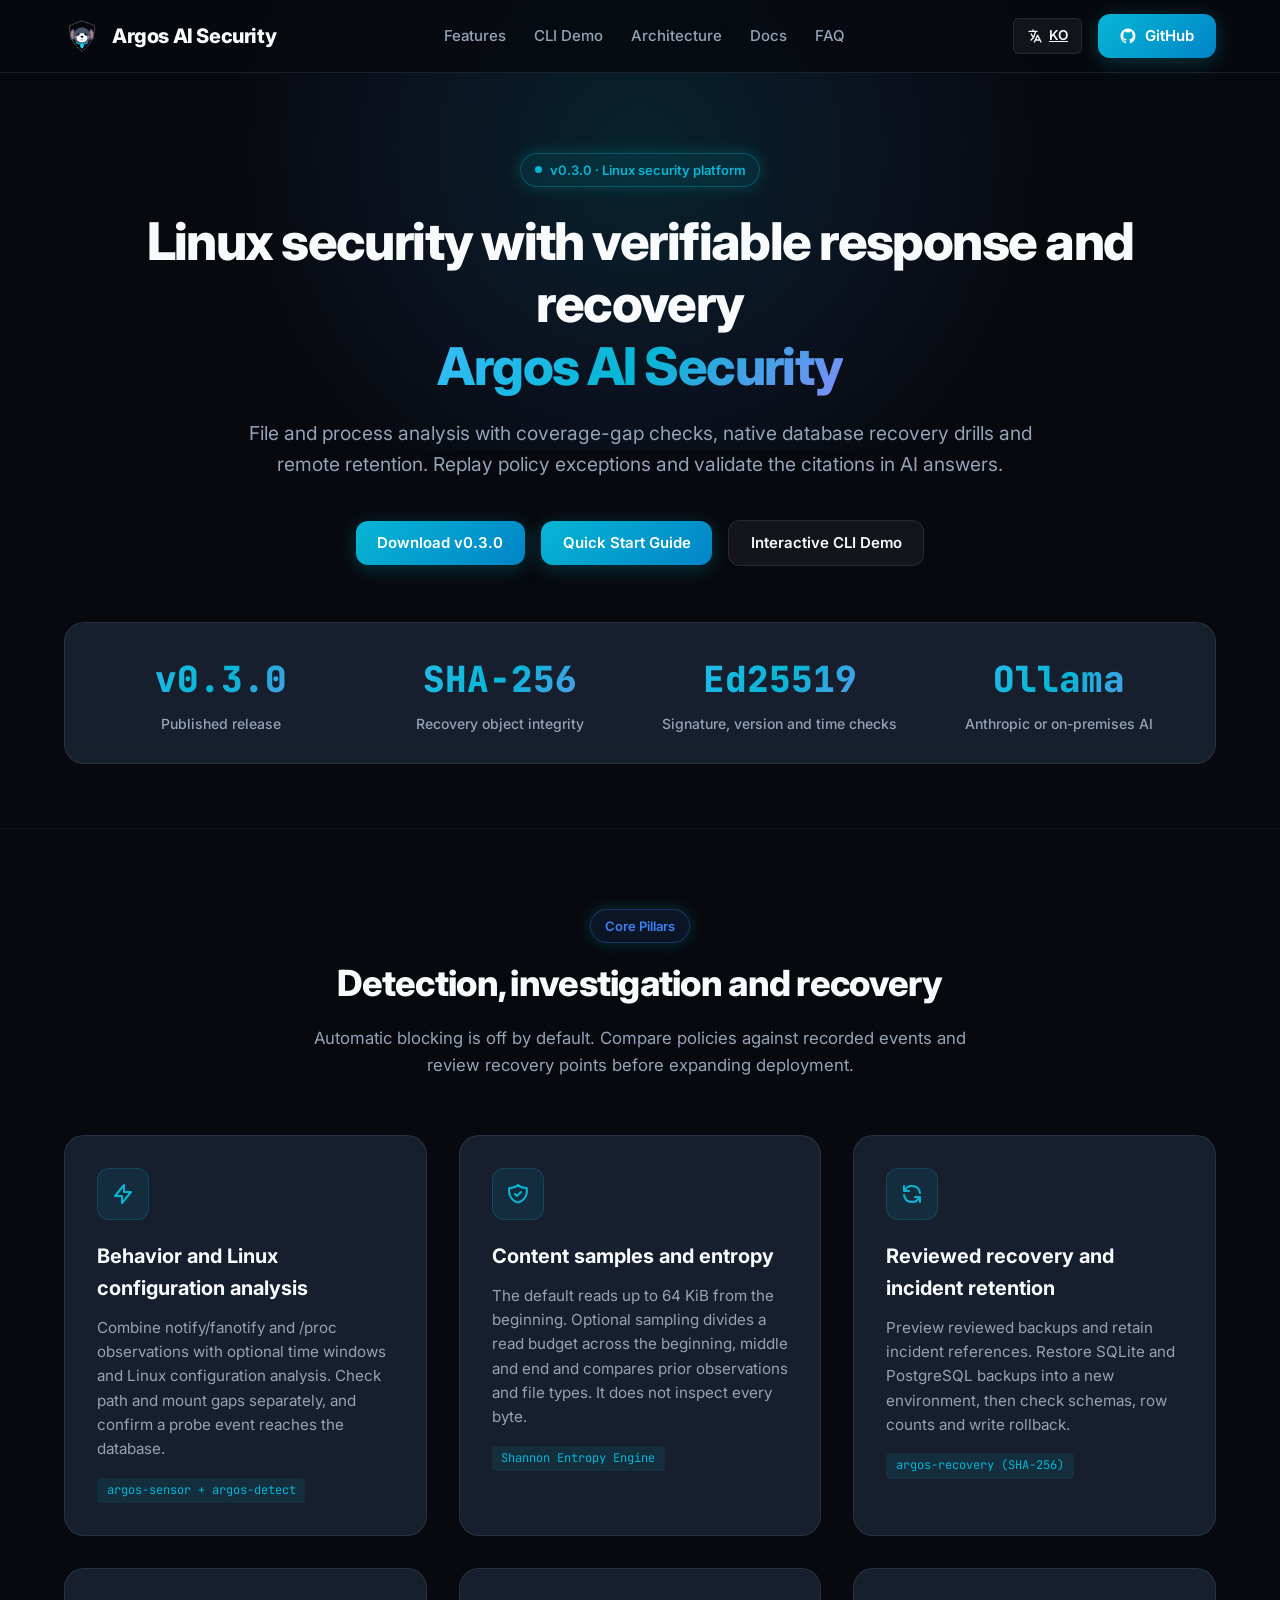
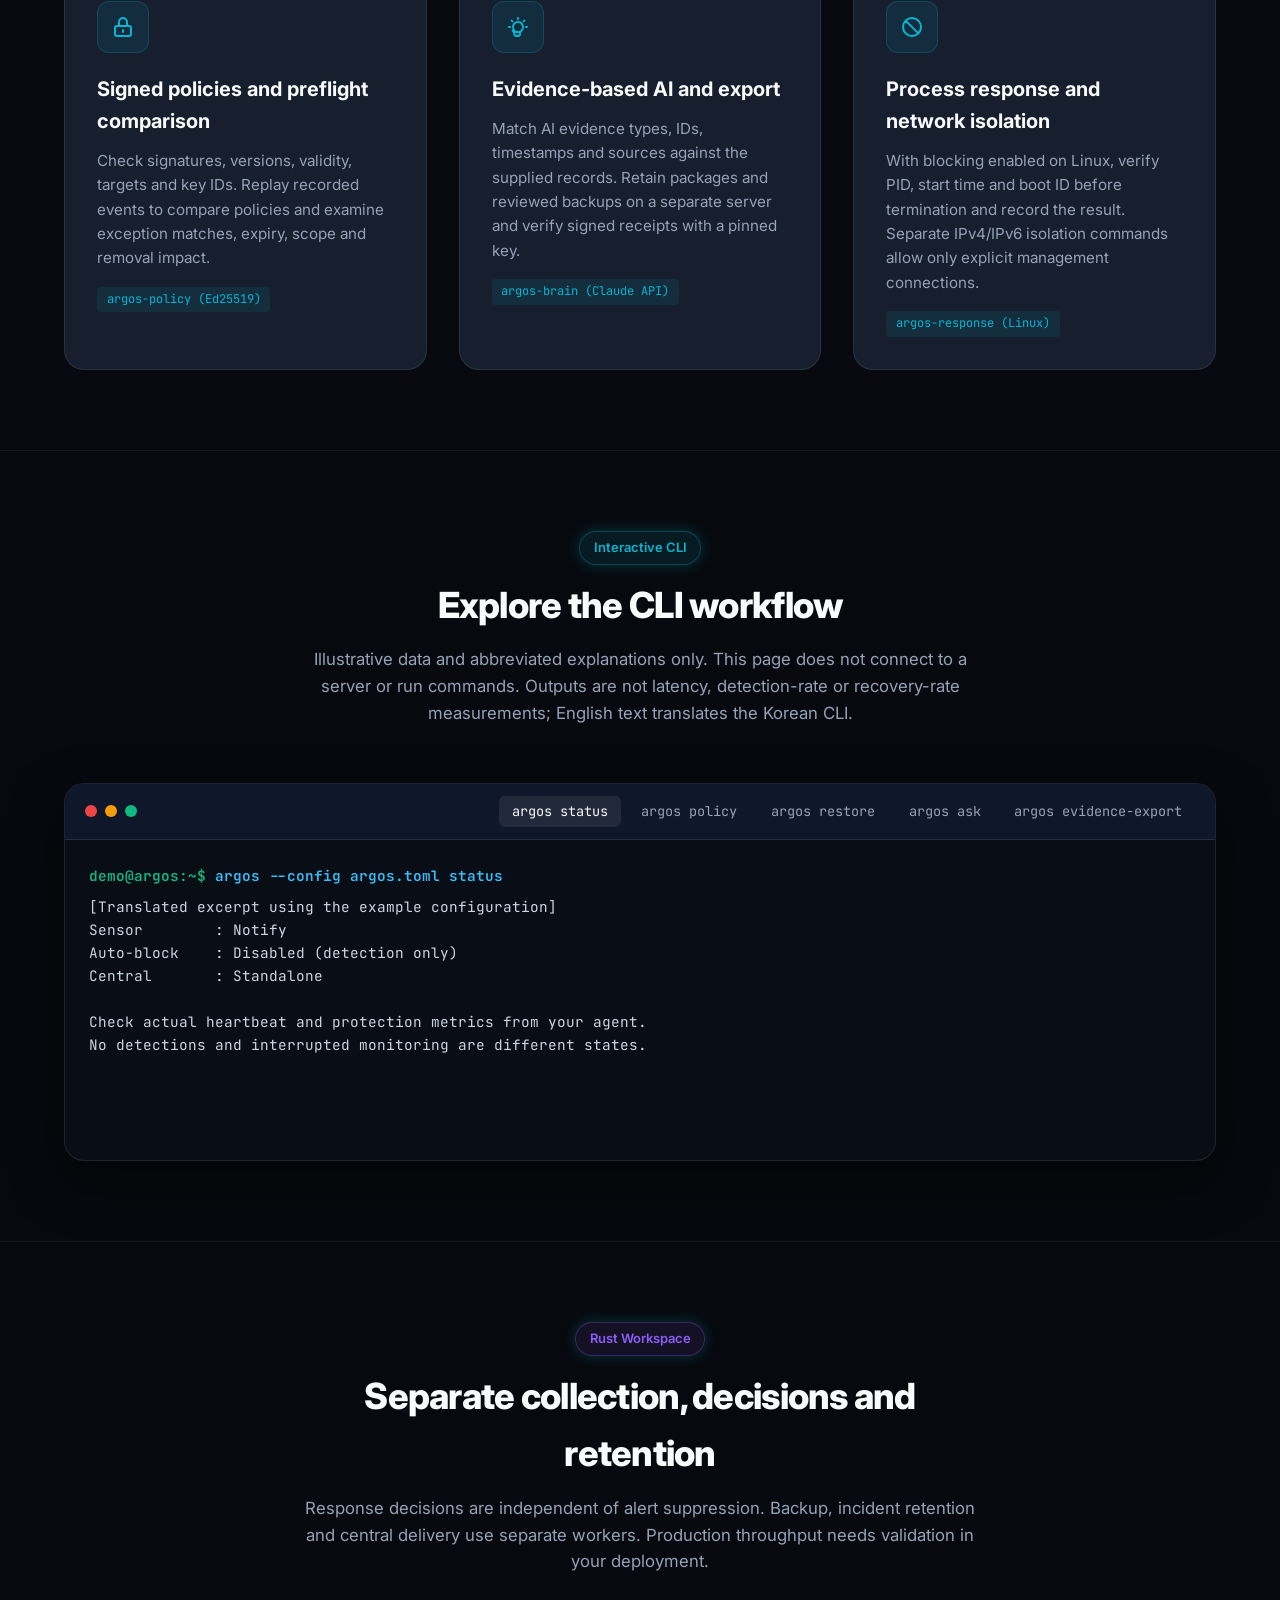
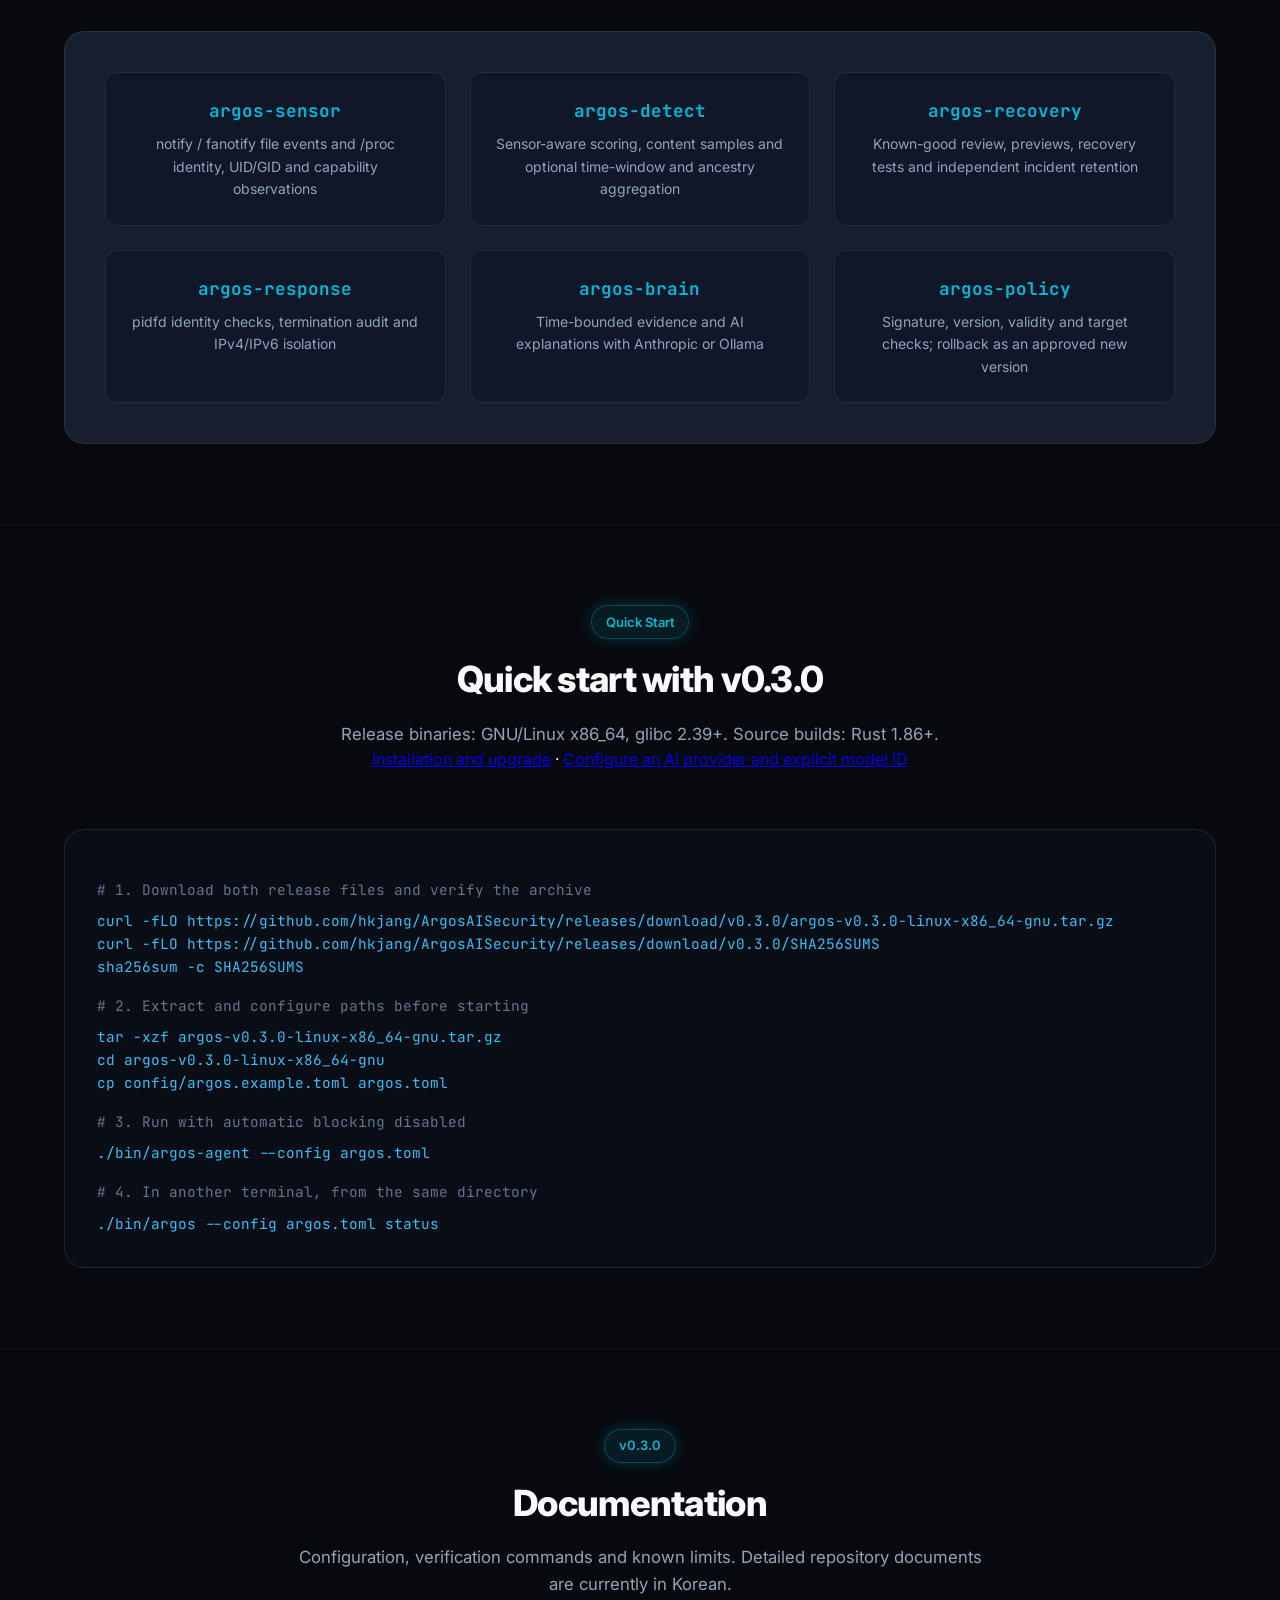
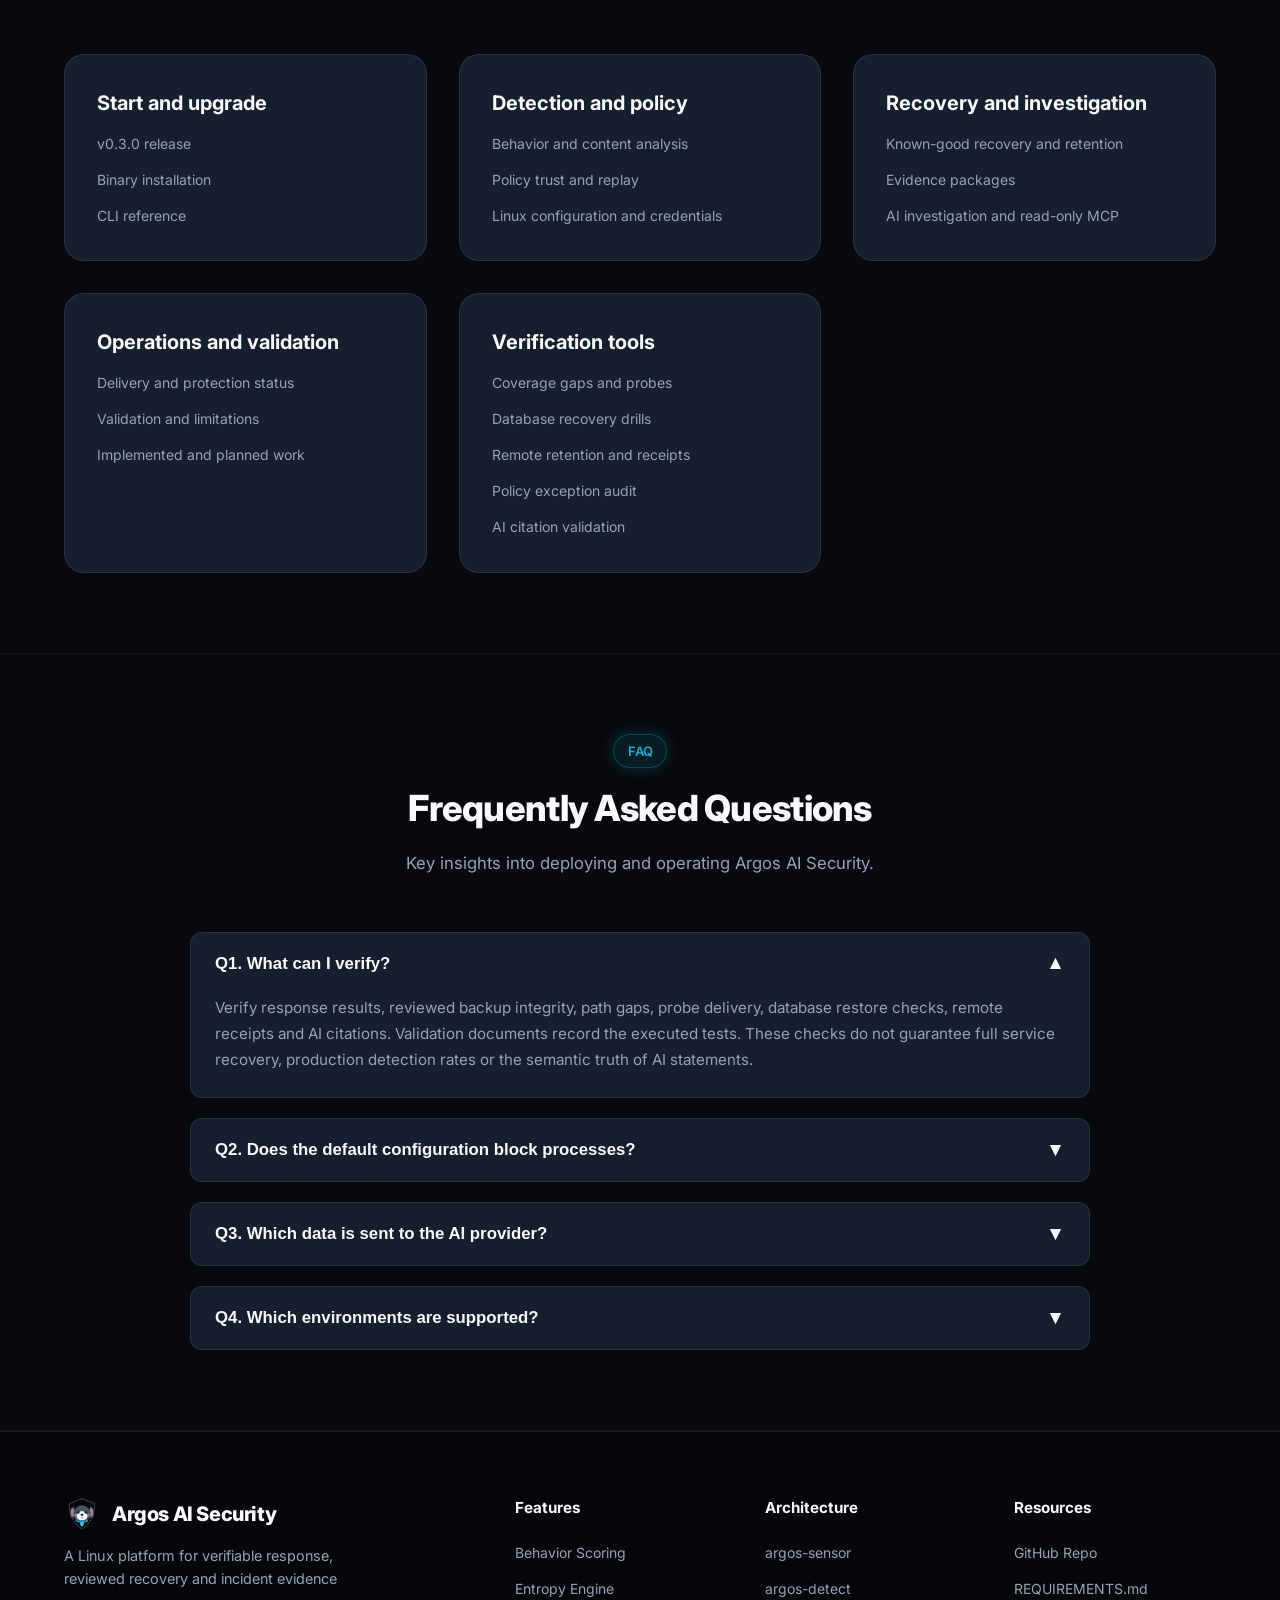
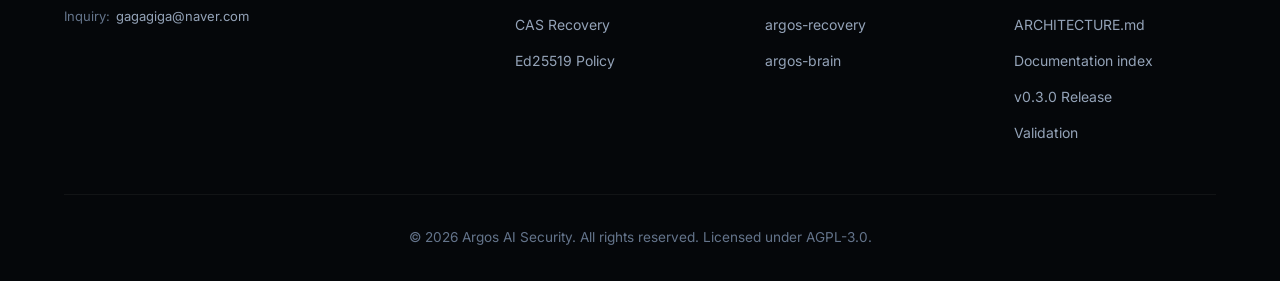
==== commit d7681053: "feat: verify coverage, recovery and evidence trust in v0.3.0" ====
--- a/docs/index_en.html
+++ b/docs/index_en.html
@@ -5,8 +5,8 @@
   <meta name="viewport" content="width=device-width, initial-scale=1.0">
   
   <!-- Primary SEO Meta Tags -->
-  <title>Argos AI Security v0.2.0 | Verifiable Linux response and recovery</title>
-  <meta name="title" content="Argos AI Security v0.2.0 | Verifiable Linux response and recovery">
+  <title>Argos AI Security v0.3.0 | Verifiable Linux response and recovery</title>
+  <meta name="title" content="Argos AI Security v0.3.0 | Verifiable Linux response and recovery">
   <meta name="description" content="File and process behavior analysis, signed policy validation, reviewed recovery points, and incident retention. Investigate recorded evidence with Anthropic or Ollama.">
   <meta name="keywords" content="Argos AI Security, Linux Server Security, Ransomware Defense, AI Cybersecurity, Behavior Scoring, Shannon Entropy, Content-Addressable Storage, Ed25519 Policy, Ollama, Incident Evidence, Rust Security">
   <meta name="author" content="Argos AI Security Team">
@@ -22,22 +22,21 @@
   <!-- Open Graph / Facebook / LinkedIn (SEO) -->
   <meta property="og:type" content="website">
   <meta property="og:url" content="https://hkjang.github.io/ArgosAISecurity/index_en.html">
-  <meta property="og:title" content="Argos AI Security v0.2.0 | Verifiable Linux response and recovery">
+  <meta property="og:title" content="Argos AI Security v0.3.0 | Verifiable Linux response and recovery">
   <meta property="og:description" content="File and process behavior analysis, signed policy validation, reviewed recovery points, and incident retention. Investigate recorded evidence with Anthropic or Ollama.">
   <meta property="og:site_name" content="Argos AI Security">
 
   <!-- Twitter Card (SEO) -->
   <meta name="twitter:card" content="summary">
   <meta name="twitter:url" content="https://hkjang.github.io/ArgosAISecurity/index_en.html">
-  <meta name="twitter:title" content="Argos AI Security v0.2.0 | Verifiable Linux response and recovery">
+  <meta name="twitter:title" content="Argos AI Security v0.3.0 | Verifiable Linux response and recovery">
   <meta name="twitter:description" content="File and process behavior analysis, signed policy validation, reviewed recovery points, and incident retention. Investigate recorded evidence with Anthropic or Ollama.">
 
   <!-- Stylesheet -->
   <link rel="stylesheet" href="style.css">
 
   <!-- JSON-LD Structured Data (AEO & Search Engine Schema) -->
-  <script type="application/ld+json">
-{
+  <script type="application/ld+json">{
   "@context": "https://schema.org",
   "@graph": [
     {
@@ -46,9 +45,9 @@
       "operatingSystem": "GNU/Linux x86_64 (release binaries: glibc 2.39+)",
       "applicationCategory": "SecurityApplication",
       "description": "File and process behavior analysis, signed policy validation, reviewed recovery points, and incident retention. Investigate recorded evidence with Anthropic or Ollama.",
-      "softwareVersion": "0.2.0",
-      "downloadUrl": "https://github.com/hkjang/ArgosAISecurity/releases/tag/v0.2.0",
-      "license": "https://github.com/hkjang/ArgosAISecurity/blob/v0.2.0/LICENSE",
+      "softwareVersion": "0.3.0",
+      "downloadUrl": "https://github.com/hkjang/ArgosAISecurity/releases/tag/v0.3.0",
+      "license": "https://github.com/hkjang/ArgosAISecurity/blob/v0.3.0/LICENSE",
       "offers": {
         "@type": "Offer",
         "price": "0",
@@ -60,15 +59,15 @@
       "mainEntity": [
         {
           "@type": "Question",
-          "name": "Q1. What can I verify?",
+          "name": "What can I verify?",
           "acceptedAnswer": {
             "@type": "Answer",
-            "text": "Inspect detection scores, actual response results and the integrity and recovery tests of reviewed backups separately. v0.2.0 passed 144 unit/regression tests and eight security scenarios. Those are not guarantees of production detection rates, throughput or recovery coverage."
+            "text": "Verify response results, reviewed backup integrity, path gaps, probe delivery, database restore checks, remote receipts and AI citations. Validation documents record the executed tests. These checks do not guarantee full service recovery, production detection rates or the semantic truth of AI statements."
           }
         },
         {
           "@type": "Question",
-          "name": "Q2. Does the default configuration block processes?",
+          "name": "Does the default configuration block processes?",
           "acceptedAnswer": {
             "@type": "Answer",
             "text": "No. auto_block=false is the default, and notify cannot attribute file events to a PID. Blocking requires explicit activation, the default score threshold of 80 plus rule conditions, and verified Linux process identity. Use policy replay and observation mode to assess false positives first."
@@ -76,7 +75,7 @@
         },
         {
           "@type": "Question",
-          "name": "Q3. Which data is sent to the AI provider?",
+          "name": "Which data is sent to the AI provider?",
           "acceptedAnswer": {
             "@type": "Answer",
             "text": "Stored file, detection, process and response evidence goes to the configured provider. File bodies are not sent directly, but paths, command lines and account information can still contain sensitive values. Anthropic uses an external API; Ollama can use your on-premises endpoint. Configure the model ID and review the query scope."
@@ -84,10 +83,10 @@
         },
         {
           "@type": "Question",
-          "name": "Q4. Which environments are supported?",
+          "name": "Which environments are supported?",
           "acceptedAnswer": {
             "@type": "Answer",
-            "text": "The v0.2.0 binaries target GNU/Linux x86_64 with glibc 2.39 or later. Source builds require Rust 1.86 or later. notify also provides a development path for other operating systems, but this release supplies no Windows/macOS binaries or execution validation. fanotify, process response and isolation need Linux support and permissions."
+            "text": "The v0.3.0 binaries target GNU/Linux x86_64 with glibc 2.39 or later. Source builds require Rust 1.86 or later. notify also provides a development path for other operating systems, but this release supplies no Windows/macOS binaries or execution validation. fanotify, process response and isolation need Linux support and permissions."
           }
         }
       ]
@@ -104,8 +103,7 @@
       }
     }
   ]
-}
-  </script>
+}</script>
 </head>
 <body>
 
@@ -152,15 +150,15 @@
       <div class="container">
         <div class="badge">
           <span class="badge-dot"></span>
-          <span data-i18n="hero_badge">v0.2.0 · Linux security platform</span>
+          <span data-i18n="hero_badge">v0.3.0 · Linux security platform</span>
         </div>
 
         <h1 data-i18n="hero_title">Linux security with verifiable response and recovery<br><span class="text-gradient">Argos AI Security</span></h1>
 
-        <p class="subtitle" data-i18n="hero_subtitle">File and process behavior analysis, signed policy validation, reviewed recovery points, and incident retention. Investigate recorded evidence with Anthropic or Ollama.</p>
+        <p class="subtitle" data-i18n="hero_subtitle">File and process analysis with coverage-gap checks, native database recovery drills and remote retention. Replay policy exceptions and validate the citations in AI answers.</p>
 
         <div class="hero-cta">
-          <a href="https://github.com/hkjang/ArgosAISecurity/releases/tag/v0.2.0" class="btn-primary" data-i18n="btn_download">Download v0.2.0</a>
+          <a href="https://github.com/hkjang/ArgosAISecurity/releases/tag/v0.3.0" class="btn-primary" data-i18n="btn_download">Download v0.3.0</a>
           <a href="#quickstart" class="btn-primary" data-i18n="btn_quickstart">Quick Start Guide</a>
           <a href="#cli-demo" class="btn-secondary" data-i18n="btn_demo">Interactive CLI Demo</a>
         </div>
@@ -168,7 +166,7 @@
         <!-- Metrics Bar -->
         <div class="metrics-bar">
           <div class="metric-item">
-            <div class="metric-value text-gradient" data-i18n="metric_time">v0.2.0</div>
+            <div class="metric-value text-gradient" data-i18n="metric_time">v0.3.0</div>
             <div class="metric-label" data-i18n="metric_time_label">Published release</div>
           </div>
           <div class="metric-item">
@@ -203,7 +201,7 @@
               <svg width="24" height="24" fill="none" stroke="currentColor" viewBox="0 0 24 24"><path stroke-linecap="round" stroke-linejoin="round" stroke-width="2" d="M13 10V3L4 14h7v7l9-11h-7z"></path></svg>
             </div>
             <h3 data-i18n="feat1_title">Behavior and Linux configuration analysis</h3>
-            <p data-i18n="feat1_desc">Combine notify/fanotify file events with /proc observations. Optional 10/60/600-second aggregation and explicitly monitored SSH, sudoers, cron and systemd files expose related changes.</p>
+            <p data-i18n="feat1_desc">Combine notify/fanotify and /proc observations with optional time windows and Linux configuration analysis. Check path and mount gaps separately, and confirm a probe event reaches the database.</p>
             <span class="feature-tag">argos-sensor + argos-detect</span>
           </div>
 
@@ -223,7 +221,7 @@
               <svg width="24" height="24" fill="none" stroke="currentColor" viewBox="0 0 24 24"><path stroke-linecap="round" stroke-linejoin="round" stroke-width="2" d="M4 4v5h.582m15.356 2A8.001 8.001 0 004.582 9m0 0H9m11 11v-5h-.581m0 0a8.003 8.003 0 01-15.357-2m15.357 2H15"></path></svg>
             </div>
             <h3 data-i18n="feat3_title">Reviewed recovery and incident retention</h3>
-            <p data-i18n="feat3_desc">Restore originals only from versions explicitly marked known-good. Preview elsewhere, test recovery, and retain incident references independently of the trust decision.</p>
+            <p data-i18n="feat3_desc">Preview reviewed backups and retain incident references. Restore SQLite and PostgreSQL backups into a new environment, then check schemas, row counts and write rollback.</p>
             <span class="feature-tag">argos-recovery (SHA-256)</span>
           </div>
 
@@ -233,7 +231,7 @@
               <svg width="24" height="24" fill="none" stroke="currentColor" viewBox="0 0 24 24"><path stroke-linecap="round" stroke-linejoin="round" stroke-width="2" d="M12 15v2m-6 4h12a2 2 0 002-2v-6a2 2 0 00-2-2H6a2 2 0 00-2 2v6a2 2 0 002 2zm10-10V7a4 4 0 00-8 0v4h8z"></path></svg>
             </div>
             <h3 data-i18n="feat4_title">Signed policies and preflight comparison</h3>
-            <p data-i18n="feat4_desc">Activation checks Ed25519 signatures, versions, time bounds, targets and key IDs. Historical replay reports alert differences, potential blocking targets and missing evidence for a candidate policy.</p>
+            <p data-i18n="feat4_desc">Check signatures, versions, validity, targets and key IDs. Replay recorded events to compare policies and examine exception matches, expiry, scope and removal impact.</p>
             <span class="feature-tag">argos-policy (Ed25519)</span>
           </div>
 
@@ -243,7 +241,7 @@
               <svg width="24" height="24" fill="none" stroke="currentColor" viewBox="0 0 24 24"><path stroke-linecap="round" stroke-linejoin="round" stroke-width="2" d="M9.663 17h4.673M12 3v1m6.364 1.636l-.707.707M21 12h-1M4 12H3m3.343-5.657l-.707-.707m2.828 9.9a5 5 0 117.072 0l-.548.547A3.374 3.374 0 0014 18.469V19a2 2 0 01-2 2h-1.686a2 2 0 01-1.996-1.854l-.066-.677a3.374 3.374 0 00-1.042-2.127l-.547-.547z"></path></svg>
             </div>
             <h3 data-i18n="feat5_title">Evidence-based AI and export</h3>
-            <p data-i18n="feat5_desc">Investigate a time range with Anthropic or Ollama, evidence IDs and truncation counts. Use read-only MCP or export an incident package with a SHA-256 manifest.</p>
+            <p data-i18n="feat5_desc">Match AI evidence types, IDs, timestamps and sources against the supplied records. Retain packages and reviewed backups on a separate server and verify signed receipts with a pinned key.</p>
             <span class="feature-tag">argos-brain (Claude API)</span>
           </div>
 
@@ -347,18 +345,18 @@
       <div class="container">
         <div class="section-header">
           <span class="badge">Quick Start</span>
-          <h2 class="section-title">Quick start with v0.2.0</h2>
+          <h2 class="section-title">Quick start with v0.3.0</h2>
           <p class="section-desc">Release binaries: GNU/Linux x86_64, glibc 2.39+. Source builds: Rust 1.86+.</p>
           <p><a href="INSTALL_BINARY.md">Installation and upgrade</a> · <a href="FEATURE_AI.md">Configure an AI provider and explicit model ID</a></p>
         </div>
         <div style="background: #090d16; border: 1px solid var(--border-color); border-radius: var(--radius-lg); padding: 2rem; font-family: var(--font-mono); font-size: 0.9rem; color: #e2e8f0; overflow-x: auto;">
           <div style="color: var(--text-dim); margin: 1rem 0 0.5rem;"># 1. Download both release files and verify the archive</div>
-<div style="color: #38bdf8;">curl -fLO https://github.com/hkjang/ArgosAISecurity/releases/download/v0.2.0/argos-v0.2.0-linux-x86_64-gnu.tar.gz</div>
-<div style="color: #38bdf8;">curl -fLO https://github.com/hkjang/ArgosAISecurity/releases/download/v0.2.0/SHA256SUMS</div>
+<div style="color: #38bdf8;">curl -fLO https://github.com/hkjang/ArgosAISecurity/releases/download/v0.3.0/argos-v0.3.0-linux-x86_64-gnu.tar.gz</div>
+<div style="color: #38bdf8;">curl -fLO https://github.com/hkjang/ArgosAISecurity/releases/download/v0.3.0/SHA256SUMS</div>
 <div style="color: #38bdf8;">sha256sum -c SHA256SUMS</div>
 <div style="color: var(--text-dim); margin: 1rem 0 0.5rem;"># 2. Extract and configure paths before starting</div>
-<div style="color: #38bdf8;">tar -xzf argos-v0.2.0-linux-x86_64-gnu.tar.gz</div>
-<div style="color: #38bdf8;">cd argos-v0.2.0-linux-x86_64-gnu</div>
+<div style="color: #38bdf8;">tar -xzf argos-v0.3.0-linux-x86_64-gnu.tar.gz</div>
+<div style="color: #38bdf8;">cd argos-v0.3.0-linux-x86_64-gnu</div>
 <div style="color: #38bdf8;">cp config/argos.example.toml argos.toml</div>
 <div style="color: var(--text-dim); margin: 1rem 0 0.5rem;"># 3. Run with automatic blocking disabled</div>
 <div style="color: #38bdf8;">./bin/argos-agent --config argos.toml</div>
@@ -368,10 +366,10 @@
       </div>
     </section>
 
-<section id="documentation"><div class="container"><div class="section-header"><span class="badge">v0.2.0</span><h2 class="section-title">Documentation</h2><p class="section-desc">Configuration, verification commands and known limits. Detailed repository documents are currently in Korean.</p></div><div class="features-grid"><div class="feature-card"><h3>Start and upgrade</h3><ul class="footer-links"><li><a href="https://github.com/hkjang/ArgosAISecurity/releases/tag/v0.2.0">v0.2.0 release</a></li><li><a href="INSTALL_BINARY.md">Binary installation</a></li><li><a href="SERVICE_CLI.md">CLI reference</a></li></ul></div>
+<section id="documentation"><div class="container"><div class="section-header"><span class="badge">v0.3.0</span><h2 class="section-title">Documentation</h2><p class="section-desc">Configuration, verification commands and known limits. Detailed repository documents are currently in Korean.</p></div><div class="features-grid"><div class="feature-card"><h3>Start and upgrade</h3><ul class="footer-links"><li><a href="https://github.com/hkjang/ArgosAISecurity/releases/tag/v0.3.0">v0.3.0 release</a></li><li><a href="INSTALL_BINARY.md">Binary installation</a></li><li><a href="SERVICE_CLI.md">CLI reference</a></li></ul></div>
 <div class="feature-card"><h3>Detection and policy</h3><ul class="footer-links"><li><a href="FEATURE_DETECTION.md">Behavior and content analysis</a></li><li><a href="FEATURE_POLICY.md">Policy trust and replay</a></li><li><a href="FEATURE_LINUX_ANALYSIS.md">Linux configuration and credentials</a></li></ul></div>
 <div class="feature-card"><h3>Recovery and investigation</h3><ul class="footer-links"><li><a href="FEATURE_RECOVERY.md">Known-good recovery and retention</a></li><li><a href="FEATURE_EVIDENCE_PACKAGE.md">Evidence packages</a></li><li><a href="FEATURE_AI.md">AI investigation and read-only MCP</a></li></ul></div>
-<div class="feature-card"><h3>Operations and validation</h3><ul class="footer-links"><li><a href="FEATURE_RELIABILITY.md">Delivery and protection status</a></li><li><a href="PLATFORM_VALIDATION.md">Validation and limitations</a></li><li><a href="ROADMAP.md">Implemented and planned work</a></li></ul></div></div></div></section>
+<div class="feature-card"><h3>Operations and validation</h3><ul class="footer-links"><li><a href="FEATURE_RELIABILITY.md">Delivery and protection status</a></li><li><a href="PLATFORM_VALIDATION.md">Validation and limitations</a></li><li><a href="ROADMAP.md">Implemented and planned work</a></li></ul></div><div class="feature-card"><h3>Verification tools</h3><ul class="footer-links"><li><a href="FEATURE_COVERAGE.md">Coverage gaps and probes</a></li><li><a href="FEATURE_SERVICE_RECOVERY.md">Database recovery drills</a></li><li><a href="FEATURE_REMOTE_VAULT.md">Remote retention and receipts</a></li><li><a href="FEATURE_EXCEPTION_AUDIT.md">Policy exception audit</a></li><li><a href="FEATURE_AI_VALIDATION.md">AI citation validation</a></li></ul></div></div></div></section>
 
     <!-- FAQ Accordion Section -->
     <section id="faq">
@@ -389,7 +387,7 @@
               <span data-i18n="faq1_q">Q1. What can I verify?</span>
               <span class="faq-icon">▼</span>
             </button>
-            <div class="faq-answer" data-i18n="faq1_a">Inspect detection scores, actual response results and the integrity and recovery tests of reviewed backups separately. v0.2.0 passed 144 unit/regression tests and eight security scenarios. Those are not guarantees of production detection rates, throughput or recovery coverage.</div>
+            <div class="faq-answer" data-i18n="faq1_a">Verify response results, reviewed backup integrity, path gaps, probe delivery, database restore checks, remote receipts and AI citations. Validation documents record the executed tests. These checks do not guarantee full service recovery, production detection rates or the semantic truth of AI statements.</div>
           </div>
 
           <!-- Q2 -->
@@ -416,7 +414,7 @@
               <span data-i18n="faq4_q">Q4. Which environments are supported?</span>
               <span class="faq-icon">▼</span>
             </button>
-            <div class="faq-answer" data-i18n="faq4_a">The v0.2.0 binaries target GNU/Linux x86_64 with glibc 2.39 or later. Source builds require Rust 1.86 or later. notify also provides a development path for other operating systems, but this release supplies no Windows/macOS binaries or execution validation. fanotify, process response and isolation need Linux support and permissions.</div>
+            <div class="faq-answer" data-i18n="faq4_a">The v0.3.0 binaries target GNU/Linux x86_64 with glibc 2.39 or later. Source builds require Rust 1.86 or later. notify also provides a development path for other operating systems, but this release supplies no Windows/macOS binaries or execution validation. fanotify, process response and isolation need Linux support and permissions.</div>
           </div>
         </div>
       </div>
@@ -468,7 +466,7 @@
             <li><a href="REQUIREMENTS.md" target="_blank">REQUIREMENTS.md</a></li>
             <li><a href="ARCHITECTURE.md" target="_blank">ARCHITECTURE.md</a></li>
             <li><a href="#documentation">Documentation index</a></li>
-            <li><a href="https://github.com/hkjang/ArgosAISecurity/releases/tag/v0.2.0">v0.2.0 Release</a></li>
+            <li><a href="https://github.com/hkjang/ArgosAISecurity/releases/tag/v0.3.0">v0.3.0 Release</a></li>
             <li><a href="PLATFORM_VALIDATION.md">Validation</a></li>
           </ul>
         </div>
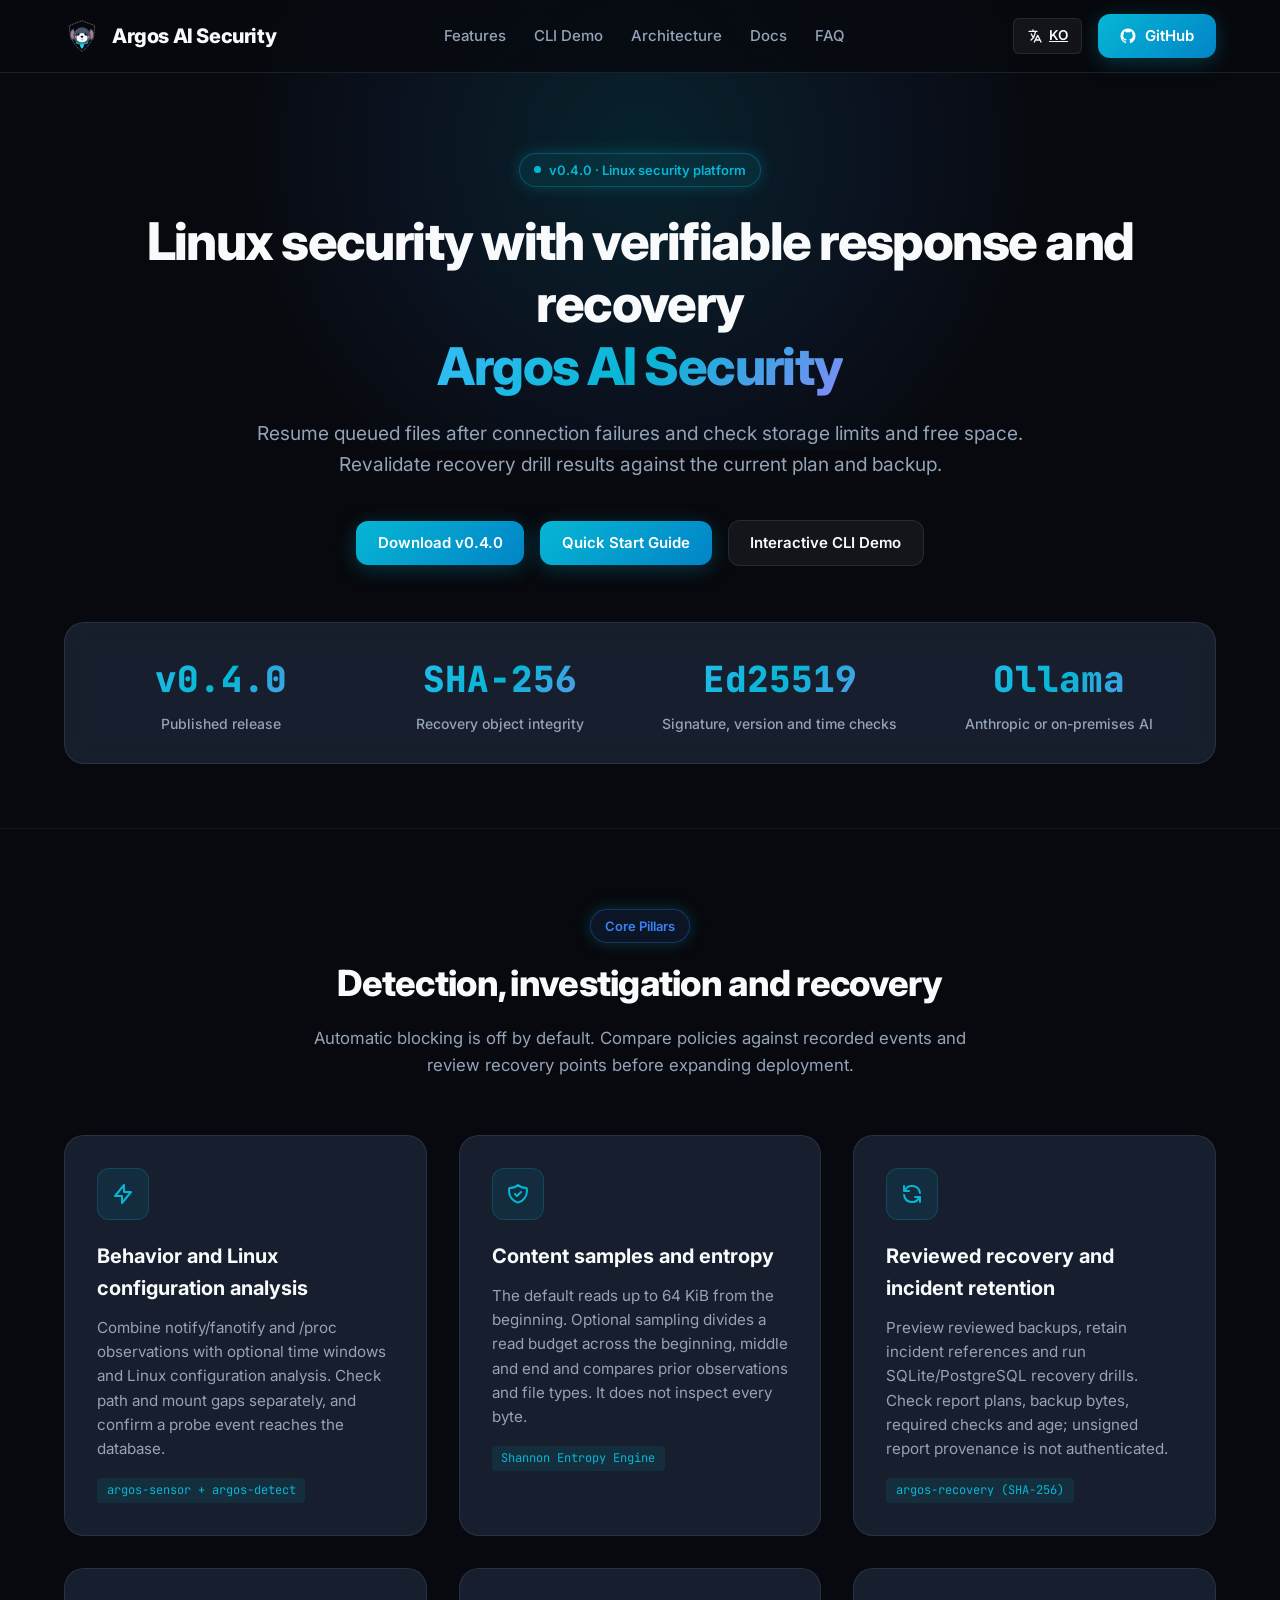
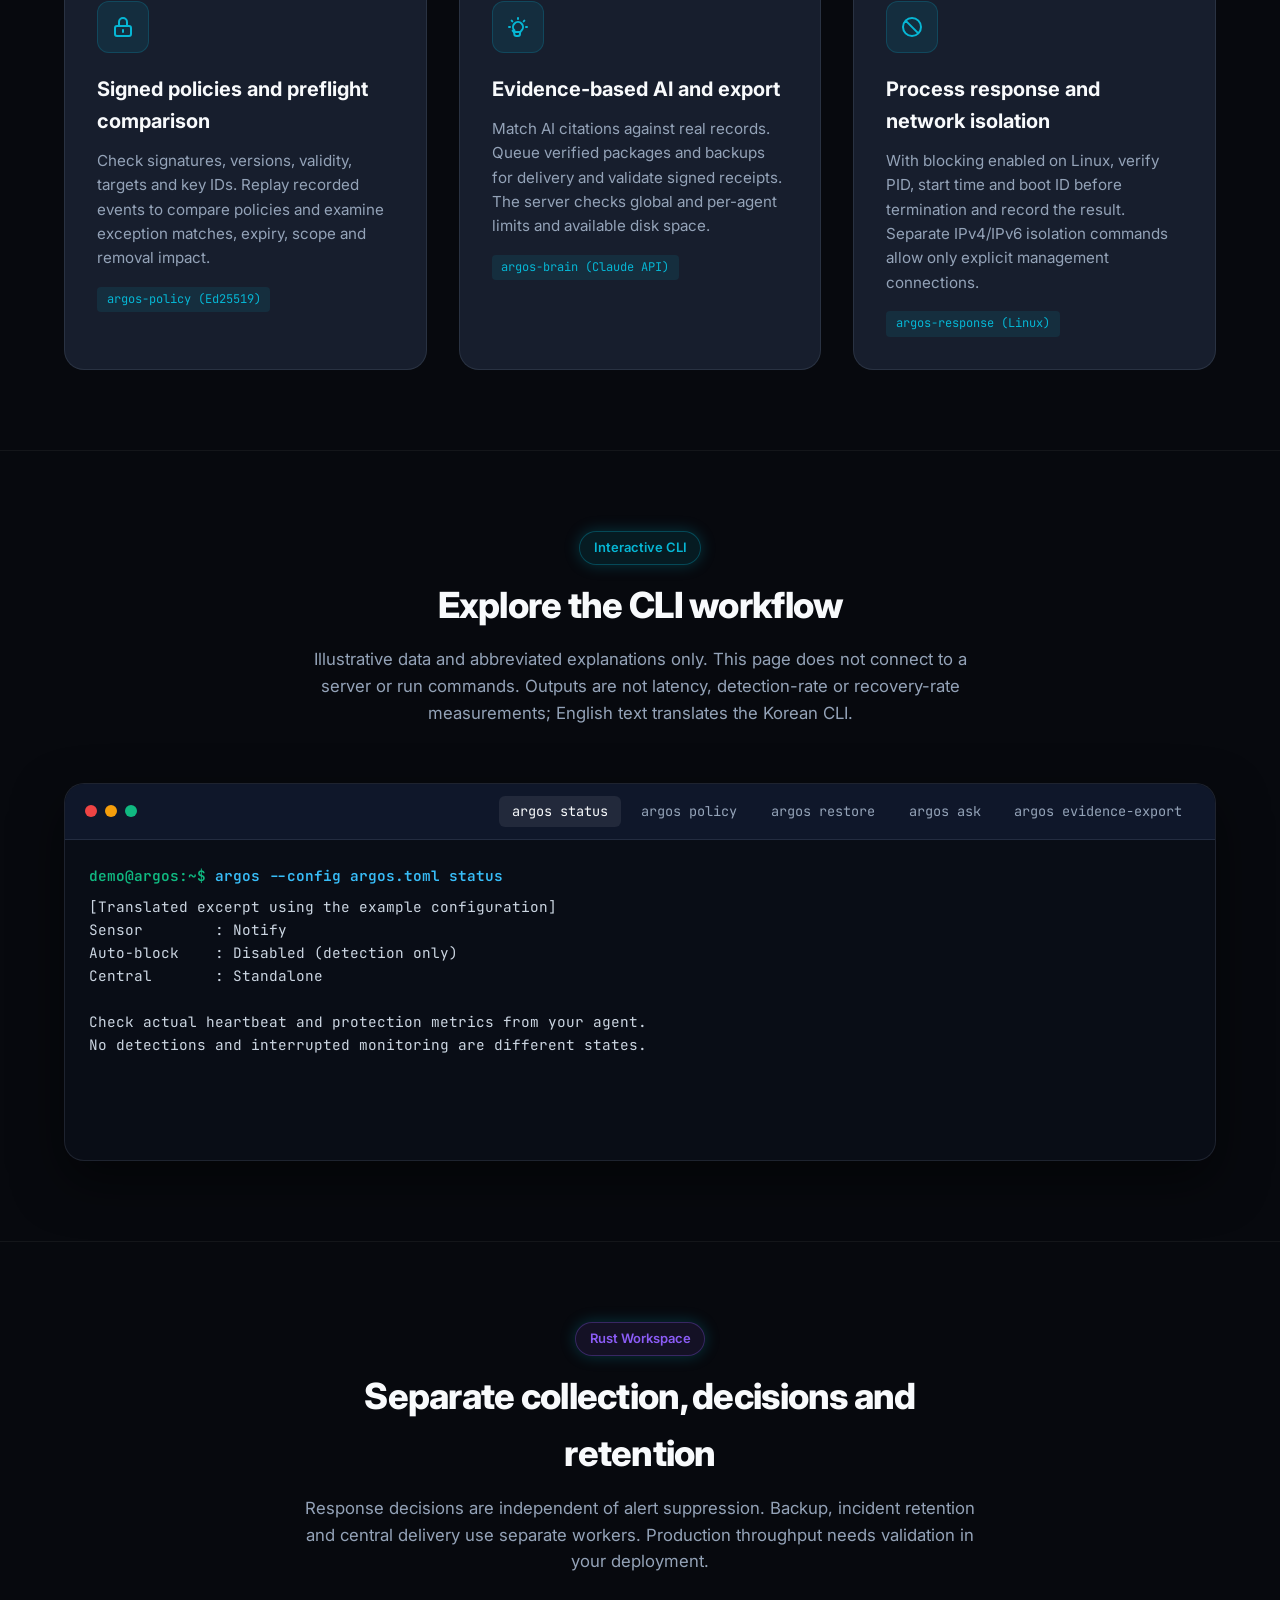
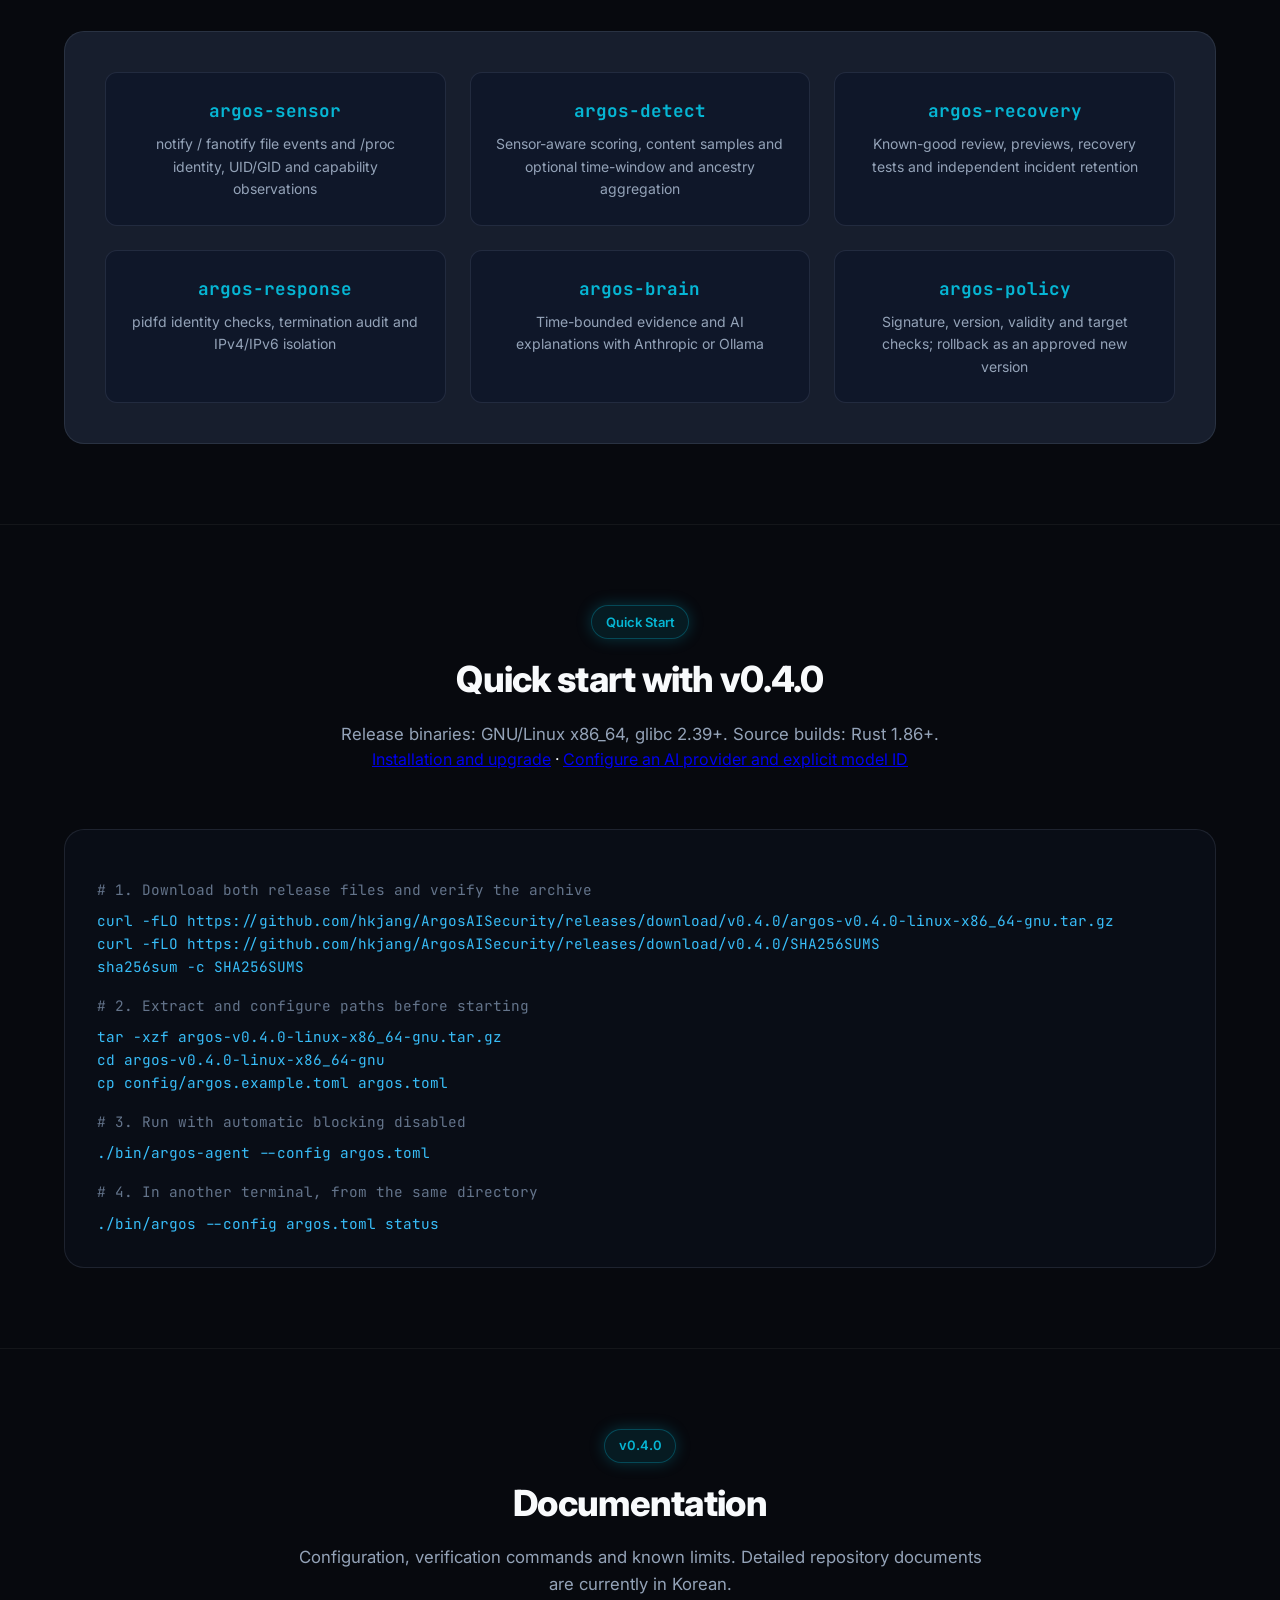
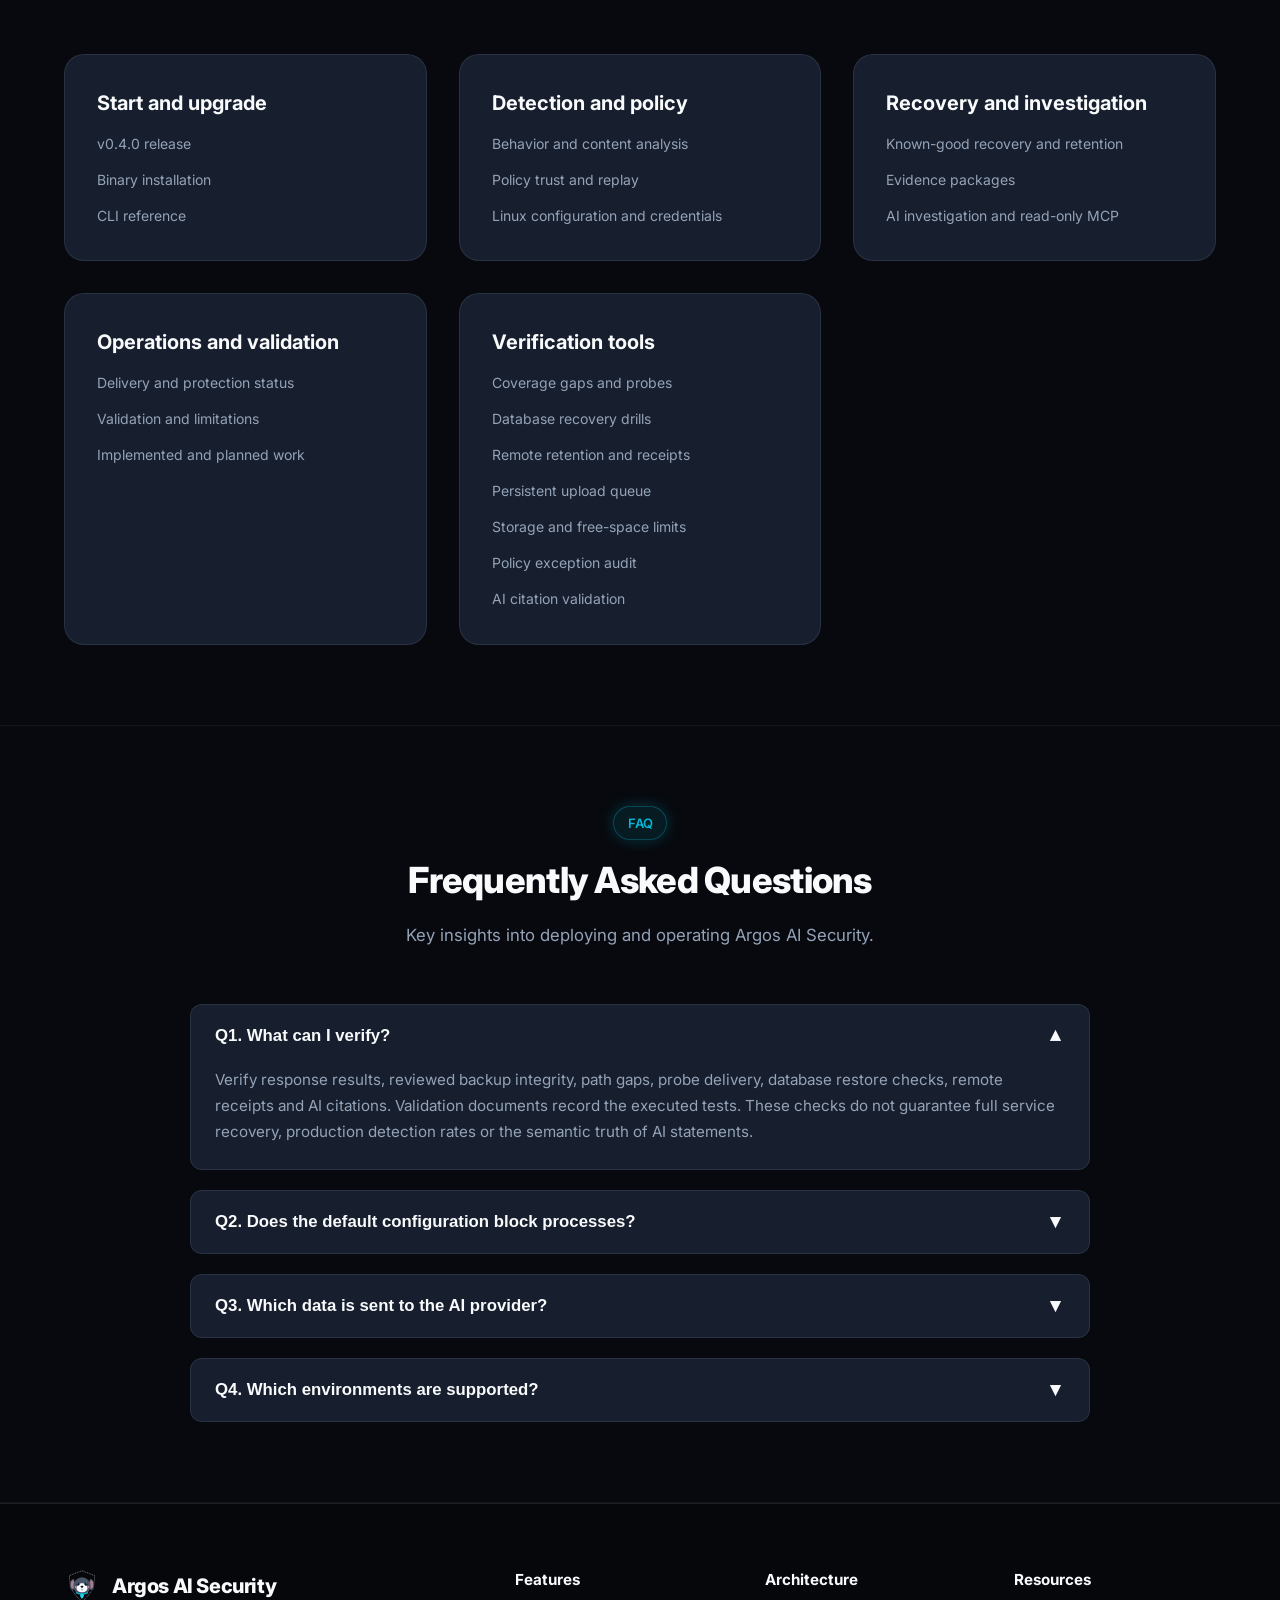
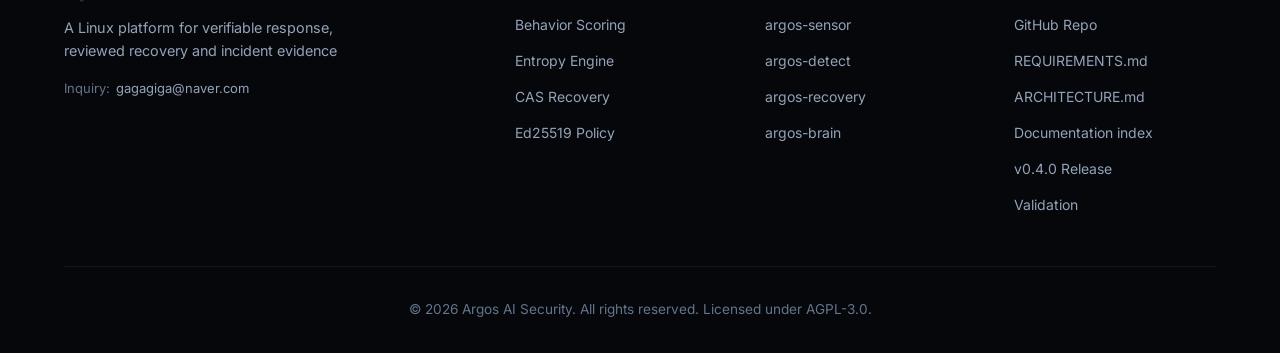
==== commit d8af8ea0: "feat: make vault delivery and recovery verification durable in v0.4.0" ====
--- a/docs/index_en.html
+++ b/docs/index_en.html
@@ -5,8 +5,8 @@
   <meta name="viewport" content="width=device-width, initial-scale=1.0">
   
   <!-- Primary SEO Meta Tags -->
-  <title>Argos AI Security v0.3.0 | Verifiable Linux response and recovery</title>
-  <meta name="title" content="Argos AI Security v0.3.0 | Verifiable Linux response and recovery">
+  <title>Argos AI Security v0.4.0 | Verifiable Linux response and recovery</title>
+  <meta name="title" content="Argos AI Security v0.4.0 | Verifiable Linux response and recovery">
   <meta name="description" content="File and process behavior analysis, signed policy validation, reviewed recovery points, and incident retention. Investigate recorded evidence with Anthropic or Ollama.">
   <meta name="keywords" content="Argos AI Security, Linux Server Security, Ransomware Defense, AI Cybersecurity, Behavior Scoring, Shannon Entropy, Content-Addressable Storage, Ed25519 Policy, Ollama, Incident Evidence, Rust Security">
   <meta name="author" content="Argos AI Security Team">
@@ -22,14 +22,14 @@
   <!-- Open Graph / Facebook / LinkedIn (SEO) -->
   <meta property="og:type" content="website">
   <meta property="og:url" content="https://hkjang.github.io/ArgosAISecurity/index_en.html">
-  <meta property="og:title" content="Argos AI Security v0.3.0 | Verifiable Linux response and recovery">
+  <meta property="og:title" content="Argos AI Security v0.4.0 | Verifiable Linux response and recovery">
   <meta property="og:description" content="File and process behavior analysis, signed policy validation, reviewed recovery points, and incident retention. Investigate recorded evidence with Anthropic or Ollama.">
   <meta property="og:site_name" content="Argos AI Security">
 
   <!-- Twitter Card (SEO) -->
   <meta name="twitter:card" content="summary">
   <meta name="twitter:url" content="https://hkjang.github.io/ArgosAISecurity/index_en.html">
-  <meta name="twitter:title" content="Argos AI Security v0.3.0 | Verifiable Linux response and recovery">
+  <meta name="twitter:title" content="Argos AI Security v0.4.0 | Verifiable Linux response and recovery">
   <meta name="twitter:description" content="File and process behavior analysis, signed policy validation, reviewed recovery points, and incident retention. Investigate recorded evidence with Anthropic or Ollama.">
 
   <!-- Stylesheet -->
@@ -45,9 +45,9 @@
       "operatingSystem": "GNU/Linux x86_64 (release binaries: glibc 2.39+)",
       "applicationCategory": "SecurityApplication",
       "description": "File and process behavior analysis, signed policy validation, reviewed recovery points, and incident retention. Investigate recorded evidence with Anthropic or Ollama.",
-      "softwareVersion": "0.3.0",
-      "downloadUrl": "https://github.com/hkjang/ArgosAISecurity/releases/tag/v0.3.0",
-      "license": "https://github.com/hkjang/ArgosAISecurity/blob/v0.3.0/LICENSE",
+      "softwareVersion": "0.4.0",
+      "downloadUrl": "https://github.com/hkjang/ArgosAISecurity/releases/tag/v0.4.0",
+      "license": "https://github.com/hkjang/ArgosAISecurity/blob/v0.4.0/LICENSE",
       "offers": {
         "@type": "Offer",
         "price": "0",
@@ -86,7 +86,7 @@
           "name": "Which environments are supported?",
           "acceptedAnswer": {
             "@type": "Answer",
-            "text": "The v0.3.0 binaries target GNU/Linux x86_64 with glibc 2.39 or later. Source builds require Rust 1.86 or later. notify also provides a development path for other operating systems, but this release supplies no Windows/macOS binaries or execution validation. fanotify, process response and isolation need Linux support and permissions."
+            "text": "The v0.4.0 binaries target GNU/Linux x86_64 with glibc 2.39 or later. Source builds require Rust 1.86 or later. notify also provides a development path for other operating systems, but this release supplies no Windows/macOS binaries or execution validation. fanotify, process response and isolation need Linux support and permissions."
           }
         }
       ]
@@ -150,15 +150,15 @@
       <div class="container">
         <div class="badge">
           <span class="badge-dot"></span>
-          <span data-i18n="hero_badge">v0.3.0 · Linux security platform</span>
+          <span data-i18n="hero_badge">v0.4.0 · Linux security platform</span>
         </div>
 
         <h1 data-i18n="hero_title">Linux security with verifiable response and recovery<br><span class="text-gradient">Argos AI Security</span></h1>
 
-        <p class="subtitle" data-i18n="hero_subtitle">File and process analysis with coverage-gap checks, native database recovery drills and remote retention. Replay policy exceptions and validate the citations in AI answers.</p>
+        <p class="subtitle" data-i18n="hero_subtitle">Resume queued files after connection failures and check storage limits and free space. Revalidate recovery drill results against the current plan and backup.</p>
 
         <div class="hero-cta">
-          <a href="https://github.com/hkjang/ArgosAISecurity/releases/tag/v0.3.0" class="btn-primary" data-i18n="btn_download">Download v0.3.0</a>
+          <a href="https://github.com/hkjang/ArgosAISecurity/releases/tag/v0.4.0" class="btn-primary" data-i18n="btn_download">Download v0.4.0</a>
           <a href="#quickstart" class="btn-primary" data-i18n="btn_quickstart">Quick Start Guide</a>
           <a href="#cli-demo" class="btn-secondary" data-i18n="btn_demo">Interactive CLI Demo</a>
         </div>
@@ -166,7 +166,7 @@
         <!-- Metrics Bar -->
         <div class="metrics-bar">
           <div class="metric-item">
-            <div class="metric-value text-gradient" data-i18n="metric_time">v0.3.0</div>
+            <div class="metric-value text-gradient" data-i18n="metric_time">v0.4.0</div>
             <div class="metric-label" data-i18n="metric_time_label">Published release</div>
           </div>
           <div class="metric-item">
@@ -221,7 +221,7 @@
               <svg width="24" height="24" fill="none" stroke="currentColor" viewBox="0 0 24 24"><path stroke-linecap="round" stroke-linejoin="round" stroke-width="2" d="M4 4v5h.582m15.356 2A8.001 8.001 0 004.582 9m0 0H9m11 11v-5h-.581m0 0a8.003 8.003 0 01-15.357-2m15.357 2H15"></path></svg>
             </div>
             <h3 data-i18n="feat3_title">Reviewed recovery and incident retention</h3>
-            <p data-i18n="feat3_desc">Preview reviewed backups and retain incident references. Restore SQLite and PostgreSQL backups into a new environment, then check schemas, row counts and write rollback.</p>
+            <p data-i18n="feat3_desc">Preview reviewed backups, retain incident references and run SQLite/PostgreSQL recovery drills. Check report plans, backup bytes, required checks and age; unsigned report provenance is not authenticated.</p>
             <span class="feature-tag">argos-recovery (SHA-256)</span>
           </div>
 
@@ -241,7 +241,7 @@
               <svg width="24" height="24" fill="none" stroke="currentColor" viewBox="0 0 24 24"><path stroke-linecap="round" stroke-linejoin="round" stroke-width="2" d="M9.663 17h4.673M12 3v1m6.364 1.636l-.707.707M21 12h-1M4 12H3m3.343-5.657l-.707-.707m2.828 9.9a5 5 0 117.072 0l-.548.547A3.374 3.374 0 0014 18.469V19a2 2 0 01-2 2h-1.686a2 2 0 01-1.996-1.854l-.066-.677a3.374 3.374 0 00-1.042-2.127l-.547-.547z"></path></svg>
             </div>
             <h3 data-i18n="feat5_title">Evidence-based AI and export</h3>
-            <p data-i18n="feat5_desc">Match AI evidence types, IDs, timestamps and sources against the supplied records. Retain packages and reviewed backups on a separate server and verify signed receipts with a pinned key.</p>
+            <p data-i18n="feat5_desc">Match AI citations against real records. Queue verified packages and backups for delivery and validate signed receipts. The server checks global and per-agent limits and available disk space.</p>
             <span class="feature-tag">argos-brain (Claude API)</span>
           </div>
 
@@ -345,18 +345,18 @@
       <div class="container">
         <div class="section-header">
           <span class="badge">Quick Start</span>
-          <h2 class="section-title">Quick start with v0.3.0</h2>
+          <h2 class="section-title">Quick start with v0.4.0</h2>
           <p class="section-desc">Release binaries: GNU/Linux x86_64, glibc 2.39+. Source builds: Rust 1.86+.</p>
           <p><a href="INSTALL_BINARY.md">Installation and upgrade</a> · <a href="FEATURE_AI.md">Configure an AI provider and explicit model ID</a></p>
         </div>
         <div style="background: #090d16; border: 1px solid var(--border-color); border-radius: var(--radius-lg); padding: 2rem; font-family: var(--font-mono); font-size: 0.9rem; color: #e2e8f0; overflow-x: auto;">
           <div style="color: var(--text-dim); margin: 1rem 0 0.5rem;"># 1. Download both release files and verify the archive</div>
-<div style="color: #38bdf8;">curl -fLO https://github.com/hkjang/ArgosAISecurity/releases/download/v0.3.0/argos-v0.3.0-linux-x86_64-gnu.tar.gz</div>
-<div style="color: #38bdf8;">curl -fLO https://github.com/hkjang/ArgosAISecurity/releases/download/v0.3.0/SHA256SUMS</div>
+<div style="color: #38bdf8;">curl -fLO https://github.com/hkjang/ArgosAISecurity/releases/download/v0.4.0/argos-v0.4.0-linux-x86_64-gnu.tar.gz</div>
+<div style="color: #38bdf8;">curl -fLO https://github.com/hkjang/ArgosAISecurity/releases/download/v0.4.0/SHA256SUMS</div>
 <div style="color: #38bdf8;">sha256sum -c SHA256SUMS</div>
 <div style="color: var(--text-dim); margin: 1rem 0 0.5rem;"># 2. Extract and configure paths before starting</div>
-<div style="color: #38bdf8;">tar -xzf argos-v0.3.0-linux-x86_64-gnu.tar.gz</div>
-<div style="color: #38bdf8;">cd argos-v0.3.0-linux-x86_64-gnu</div>
+<div style="color: #38bdf8;">tar -xzf argos-v0.4.0-linux-x86_64-gnu.tar.gz</div>
+<div style="color: #38bdf8;">cd argos-v0.4.0-linux-x86_64-gnu</div>
 <div style="color: #38bdf8;">cp config/argos.example.toml argos.toml</div>
 <div style="color: var(--text-dim); margin: 1rem 0 0.5rem;"># 3. Run with automatic blocking disabled</div>
 <div style="color: #38bdf8;">./bin/argos-agent --config argos.toml</div>
@@ -366,10 +366,10 @@
       </div>
     </section>
 
-<section id="documentation"><div class="container"><div class="section-header"><span class="badge">v0.3.0</span><h2 class="section-title">Documentation</h2><p class="section-desc">Configuration, verification commands and known limits. Detailed repository documents are currently in Korean.</p></div><div class="features-grid"><div class="feature-card"><h3>Start and upgrade</h3><ul class="footer-links"><li><a href="https://github.com/hkjang/ArgosAISecurity/releases/tag/v0.3.0">v0.3.0 release</a></li><li><a href="INSTALL_BINARY.md">Binary installation</a></li><li><a href="SERVICE_CLI.md">CLI reference</a></li></ul></div>
+<section id="documentation"><div class="container"><div class="section-header"><span class="badge">v0.4.0</span><h2 class="section-title">Documentation</h2><p class="section-desc">Configuration, verification commands and known limits. Detailed repository documents are currently in Korean.</p></div><div class="features-grid"><div class="feature-card"><h3>Start and upgrade</h3><ul class="footer-links"><li><a href="https://github.com/hkjang/ArgosAISecurity/releases/tag/v0.4.0">v0.4.0 release</a></li><li><a href="INSTALL_BINARY.md">Binary installation</a></li><li><a href="SERVICE_CLI.md">CLI reference</a></li></ul></div>
 <div class="feature-card"><h3>Detection and policy</h3><ul class="footer-links"><li><a href="FEATURE_DETECTION.md">Behavior and content analysis</a></li><li><a href="FEATURE_POLICY.md">Policy trust and replay</a></li><li><a href="FEATURE_LINUX_ANALYSIS.md">Linux configuration and credentials</a></li></ul></div>
 <div class="feature-card"><h3>Recovery and investigation</h3><ul class="footer-links"><li><a href="FEATURE_RECOVERY.md">Known-good recovery and retention</a></li><li><a href="FEATURE_EVIDENCE_PACKAGE.md">Evidence packages</a></li><li><a href="FEATURE_AI.md">AI investigation and read-only MCP</a></li></ul></div>
-<div class="feature-card"><h3>Operations and validation</h3><ul class="footer-links"><li><a href="FEATURE_RELIABILITY.md">Delivery and protection status</a></li><li><a href="PLATFORM_VALIDATION.md">Validation and limitations</a></li><li><a href="ROADMAP.md">Implemented and planned work</a></li></ul></div><div class="feature-card"><h3>Verification tools</h3><ul class="footer-links"><li><a href="FEATURE_COVERAGE.md">Coverage gaps and probes</a></li><li><a href="FEATURE_SERVICE_RECOVERY.md">Database recovery drills</a></li><li><a href="FEATURE_REMOTE_VAULT.md">Remote retention and receipts</a></li><li><a href="FEATURE_EXCEPTION_AUDIT.md">Policy exception audit</a></li><li><a href="FEATURE_AI_VALIDATION.md">AI citation validation</a></li></ul></div></div></div></section>
+<div class="feature-card"><h3>Operations and validation</h3><ul class="footer-links"><li><a href="FEATURE_RELIABILITY.md">Delivery and protection status</a></li><li><a href="PLATFORM_VALIDATION.md">Validation and limitations</a></li><li><a href="ROADMAP.md">Implemented and planned work</a></li></ul></div><div class="feature-card"><h3>Verification tools</h3><ul class="footer-links"><li><a href="FEATURE_COVERAGE.md">Coverage gaps and probes</a></li><li><a href="FEATURE_SERVICE_RECOVERY.md">Database recovery drills</a></li><li><a href="FEATURE_REMOTE_VAULT.md">Remote retention and receipts</a></li><li><a href="FEATURE_VAULT_QUEUE.md">Persistent upload queue</a></li><li><a href="FEATURE_VAULT_CAPACITY.md">Storage and free-space limits</a></li><li><a href="FEATURE_EXCEPTION_AUDIT.md">Policy exception audit</a></li><li><a href="FEATURE_AI_VALIDATION.md">AI citation validation</a></li></ul></div></div></div></section>
 
     <!-- FAQ Accordion Section -->
     <section id="faq">
@@ -414,7 +414,7 @@
               <span data-i18n="faq4_q">Q4. Which environments are supported?</span>
               <span class="faq-icon">▼</span>
             </button>
-            <div class="faq-answer" data-i18n="faq4_a">The v0.3.0 binaries target GNU/Linux x86_64 with glibc 2.39 or later. Source builds require Rust 1.86 or later. notify also provides a development path for other operating systems, but this release supplies no Windows/macOS binaries or execution validation. fanotify, process response and isolation need Linux support and permissions.</div>
+            <div class="faq-answer" data-i18n="faq4_a">The v0.4.0 binaries target GNU/Linux x86_64 with glibc 2.39 or later. Source builds require Rust 1.86 or later. notify also provides a development path for other operating systems, but this release supplies no Windows/macOS binaries or execution validation. fanotify, process response and isolation need Linux support and permissions.</div>
           </div>
         </div>
       </div>
@@ -466,7 +466,7 @@
             <li><a href="REQUIREMENTS.md" target="_blank">REQUIREMENTS.md</a></li>
             <li><a href="ARCHITECTURE.md" target="_blank">ARCHITECTURE.md</a></li>
             <li><a href="#documentation">Documentation index</a></li>
-            <li><a href="https://github.com/hkjang/ArgosAISecurity/releases/tag/v0.3.0">v0.3.0 Release</a></li>
+            <li><a href="https://github.com/hkjang/ArgosAISecurity/releases/tag/v0.4.0">v0.4.0 Release</a></li>
             <li><a href="PLATFORM_VALIDATION.md">Validation</a></li>
           </ul>
         </div>
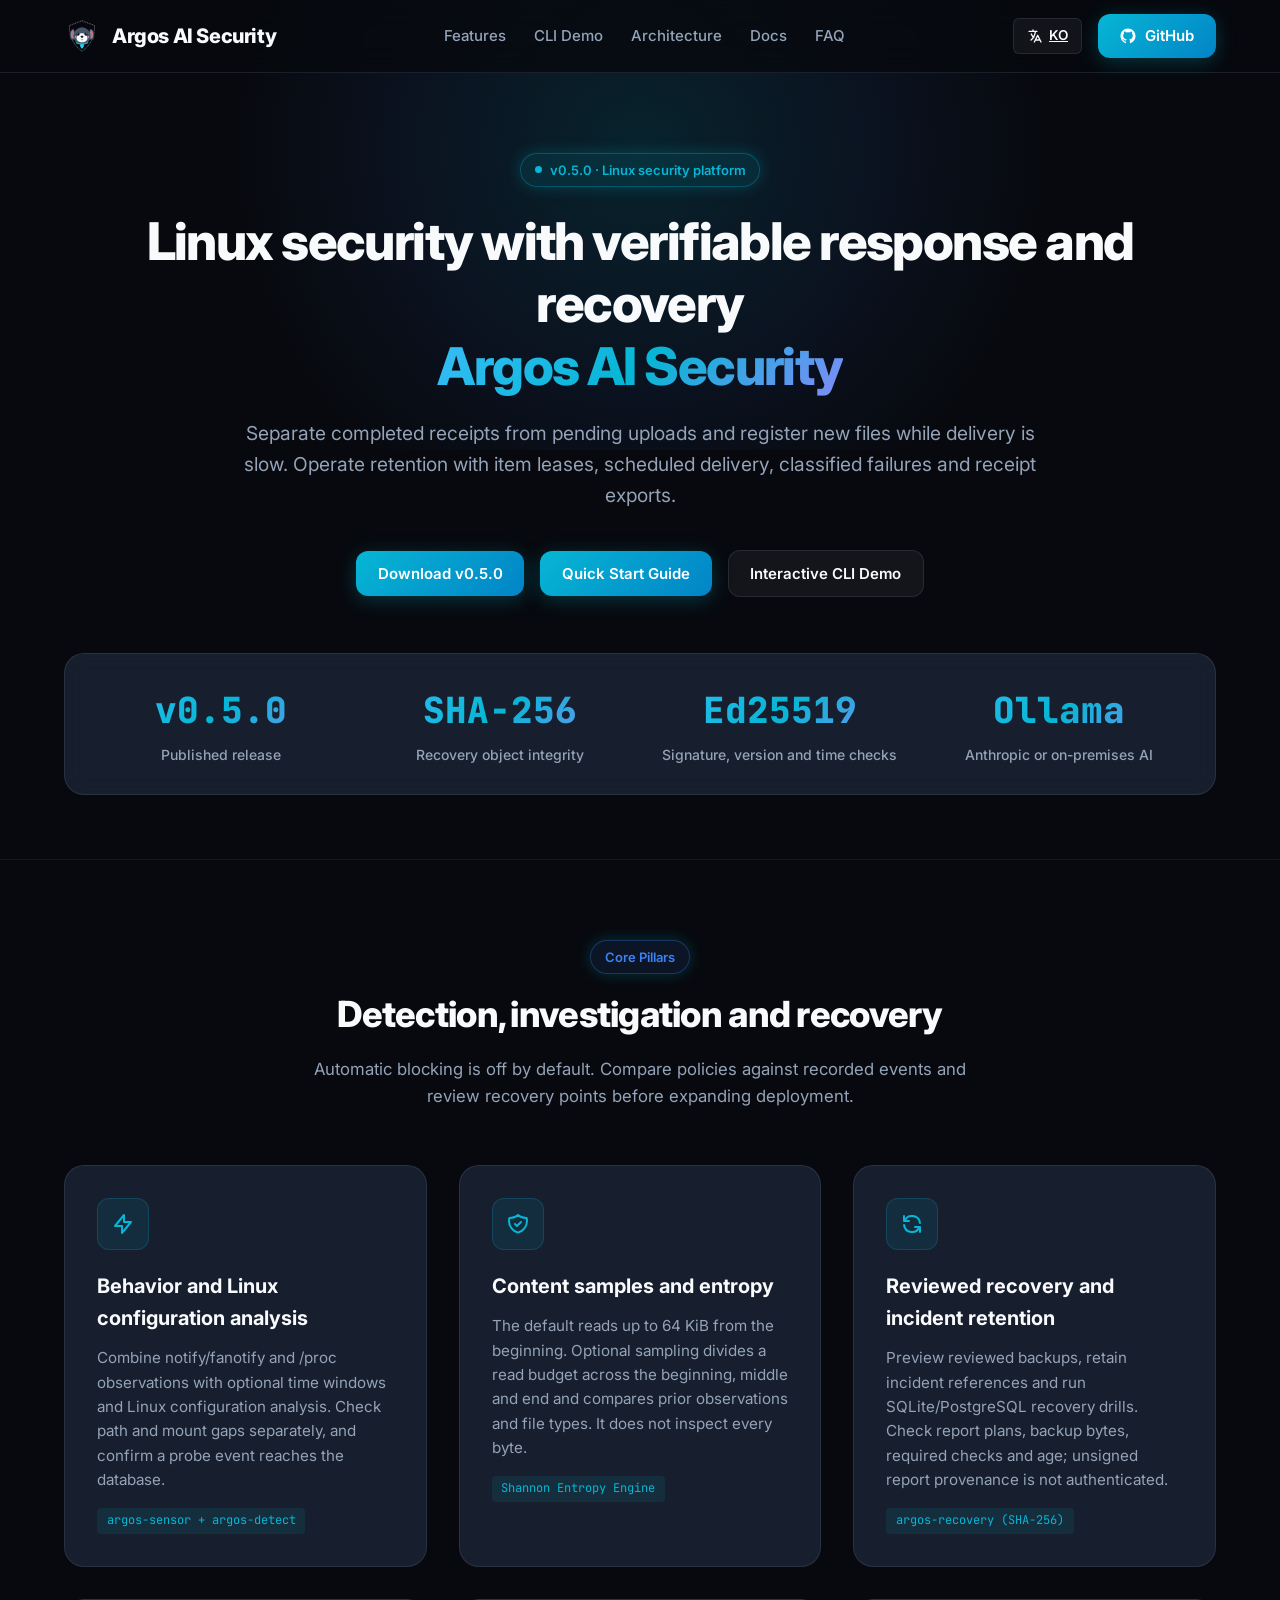
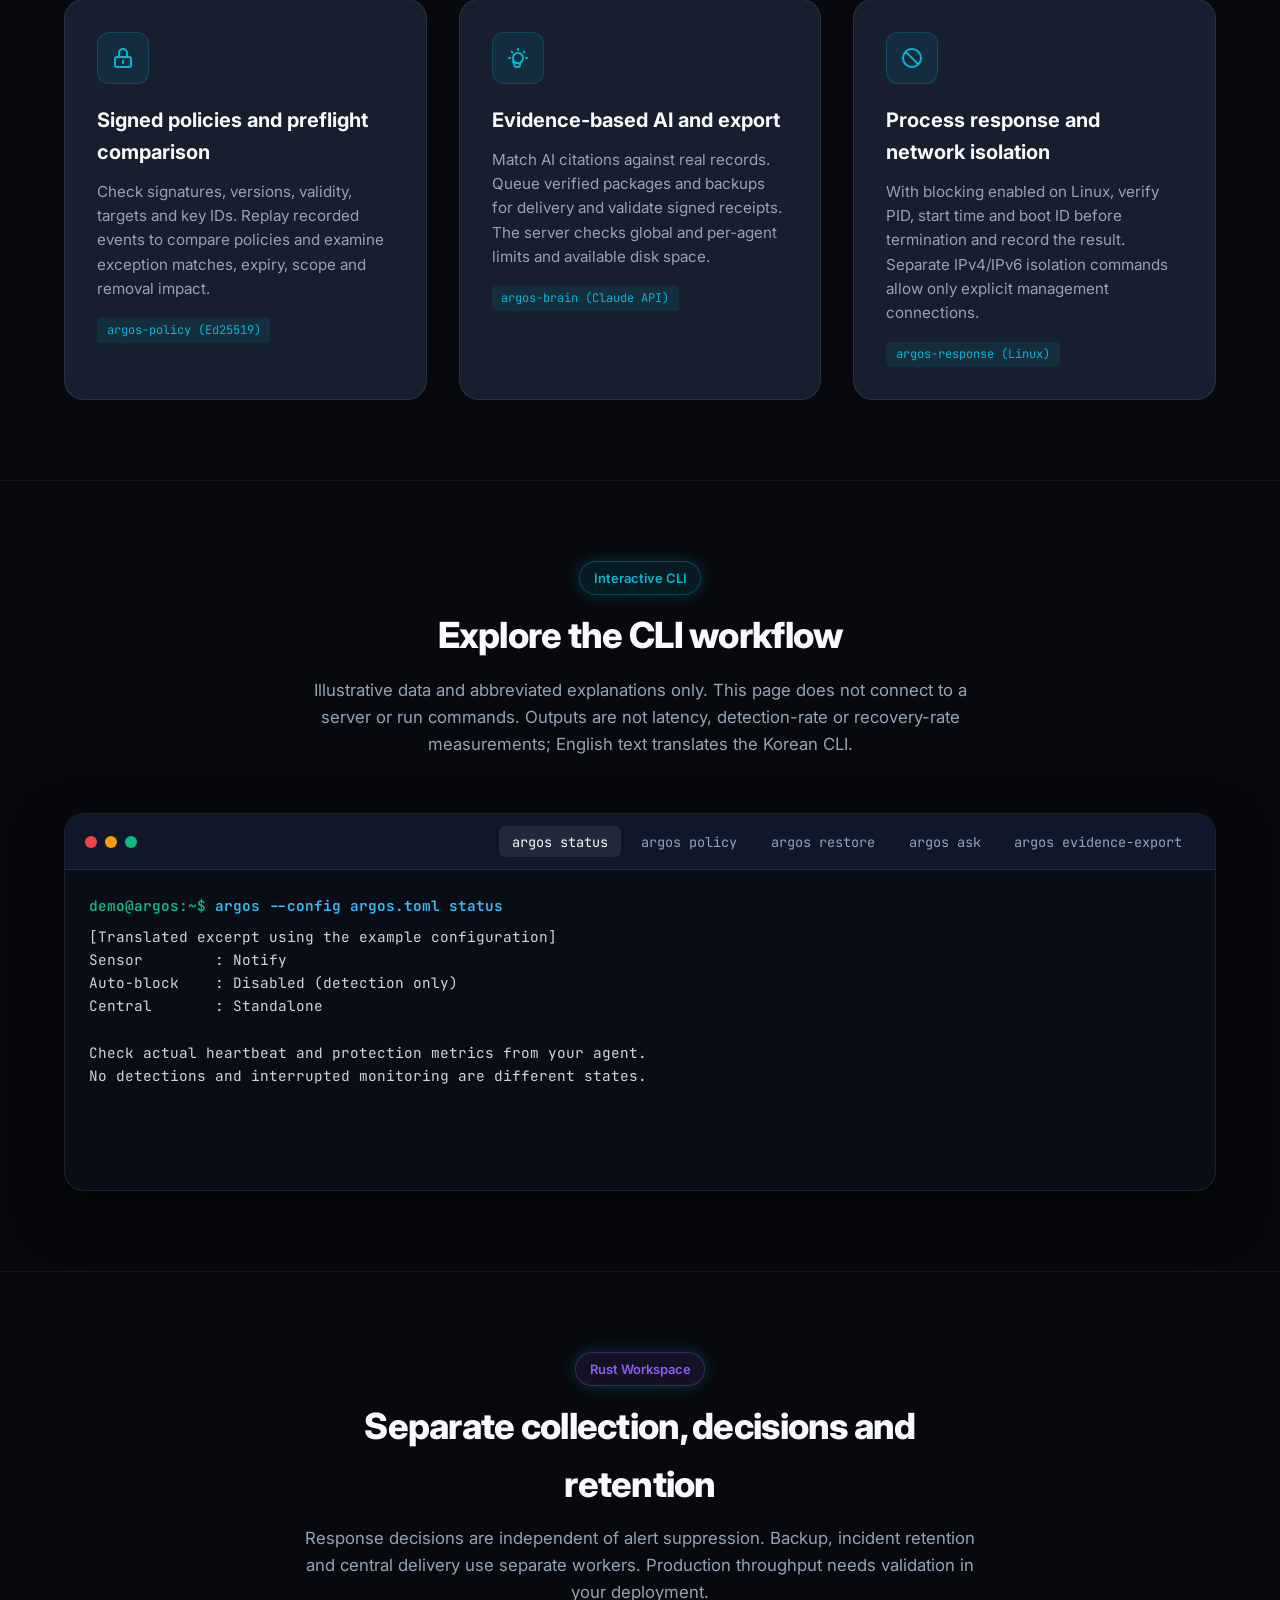
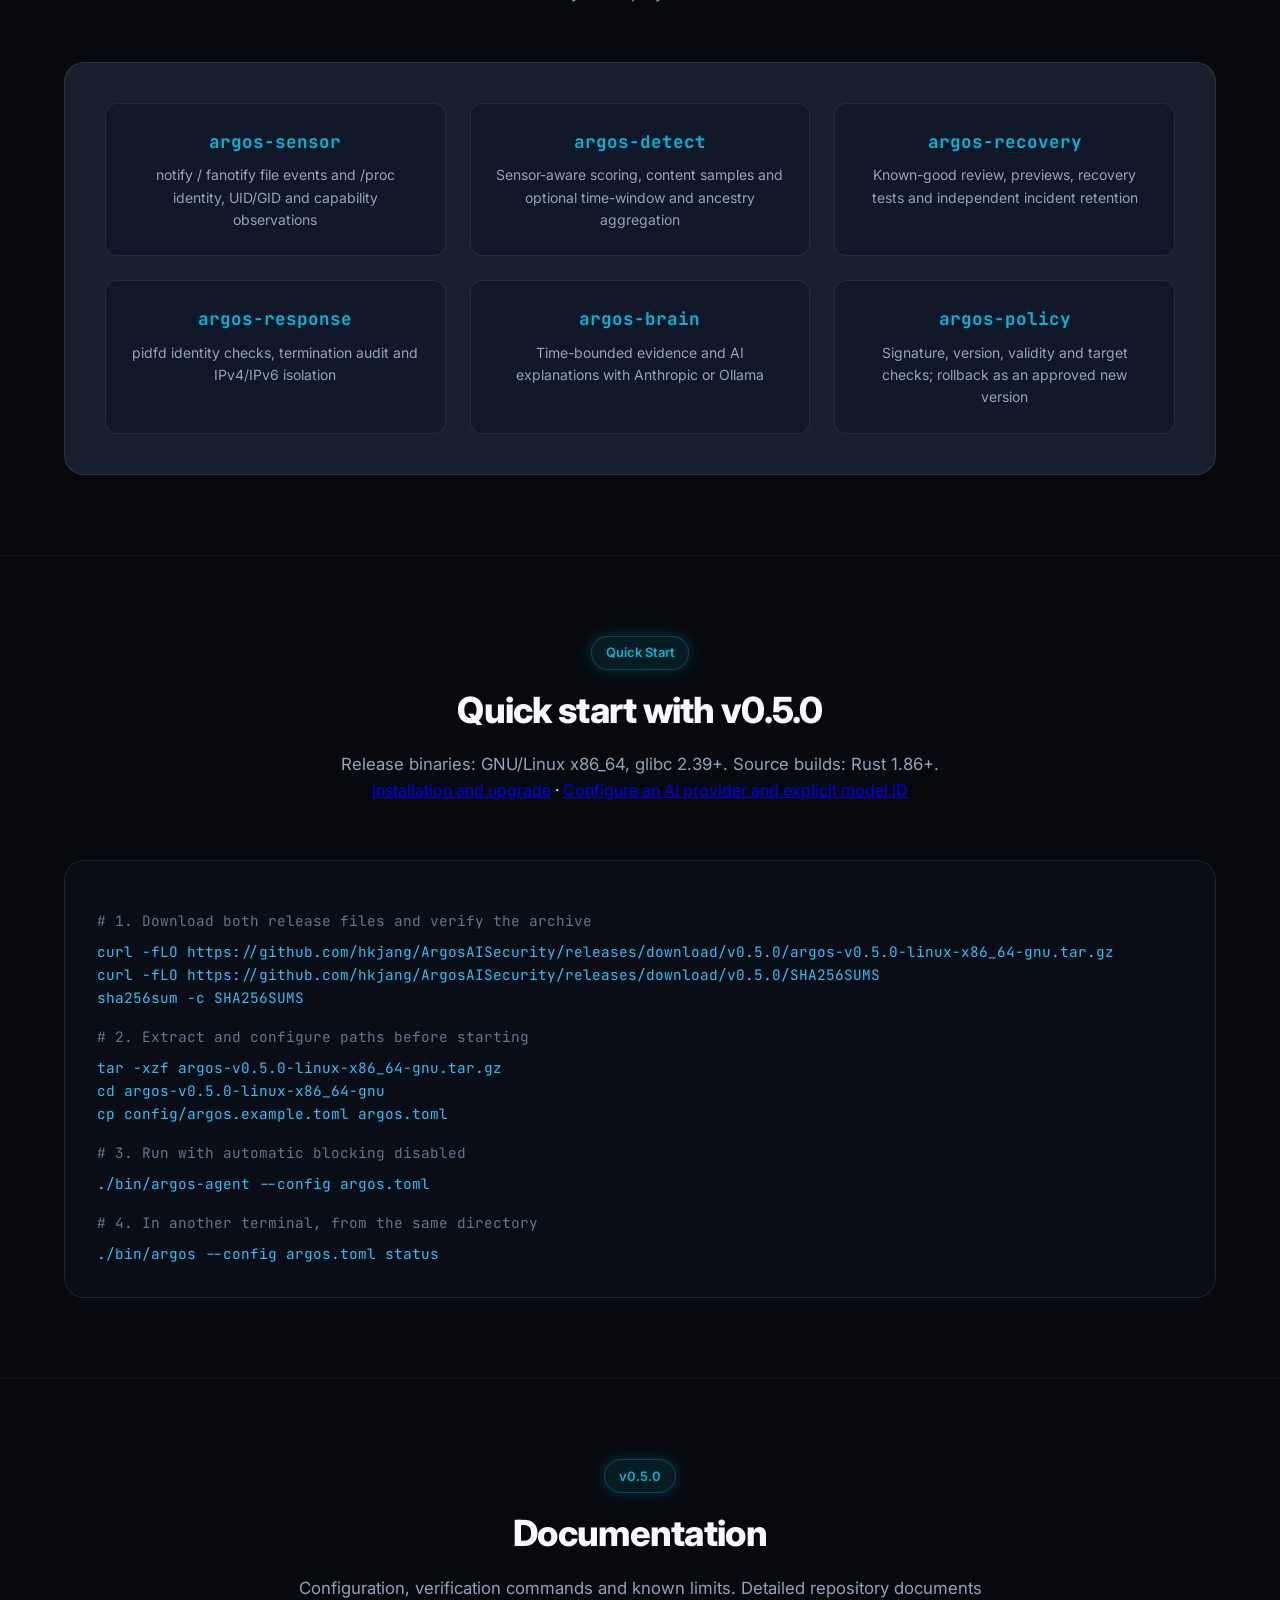
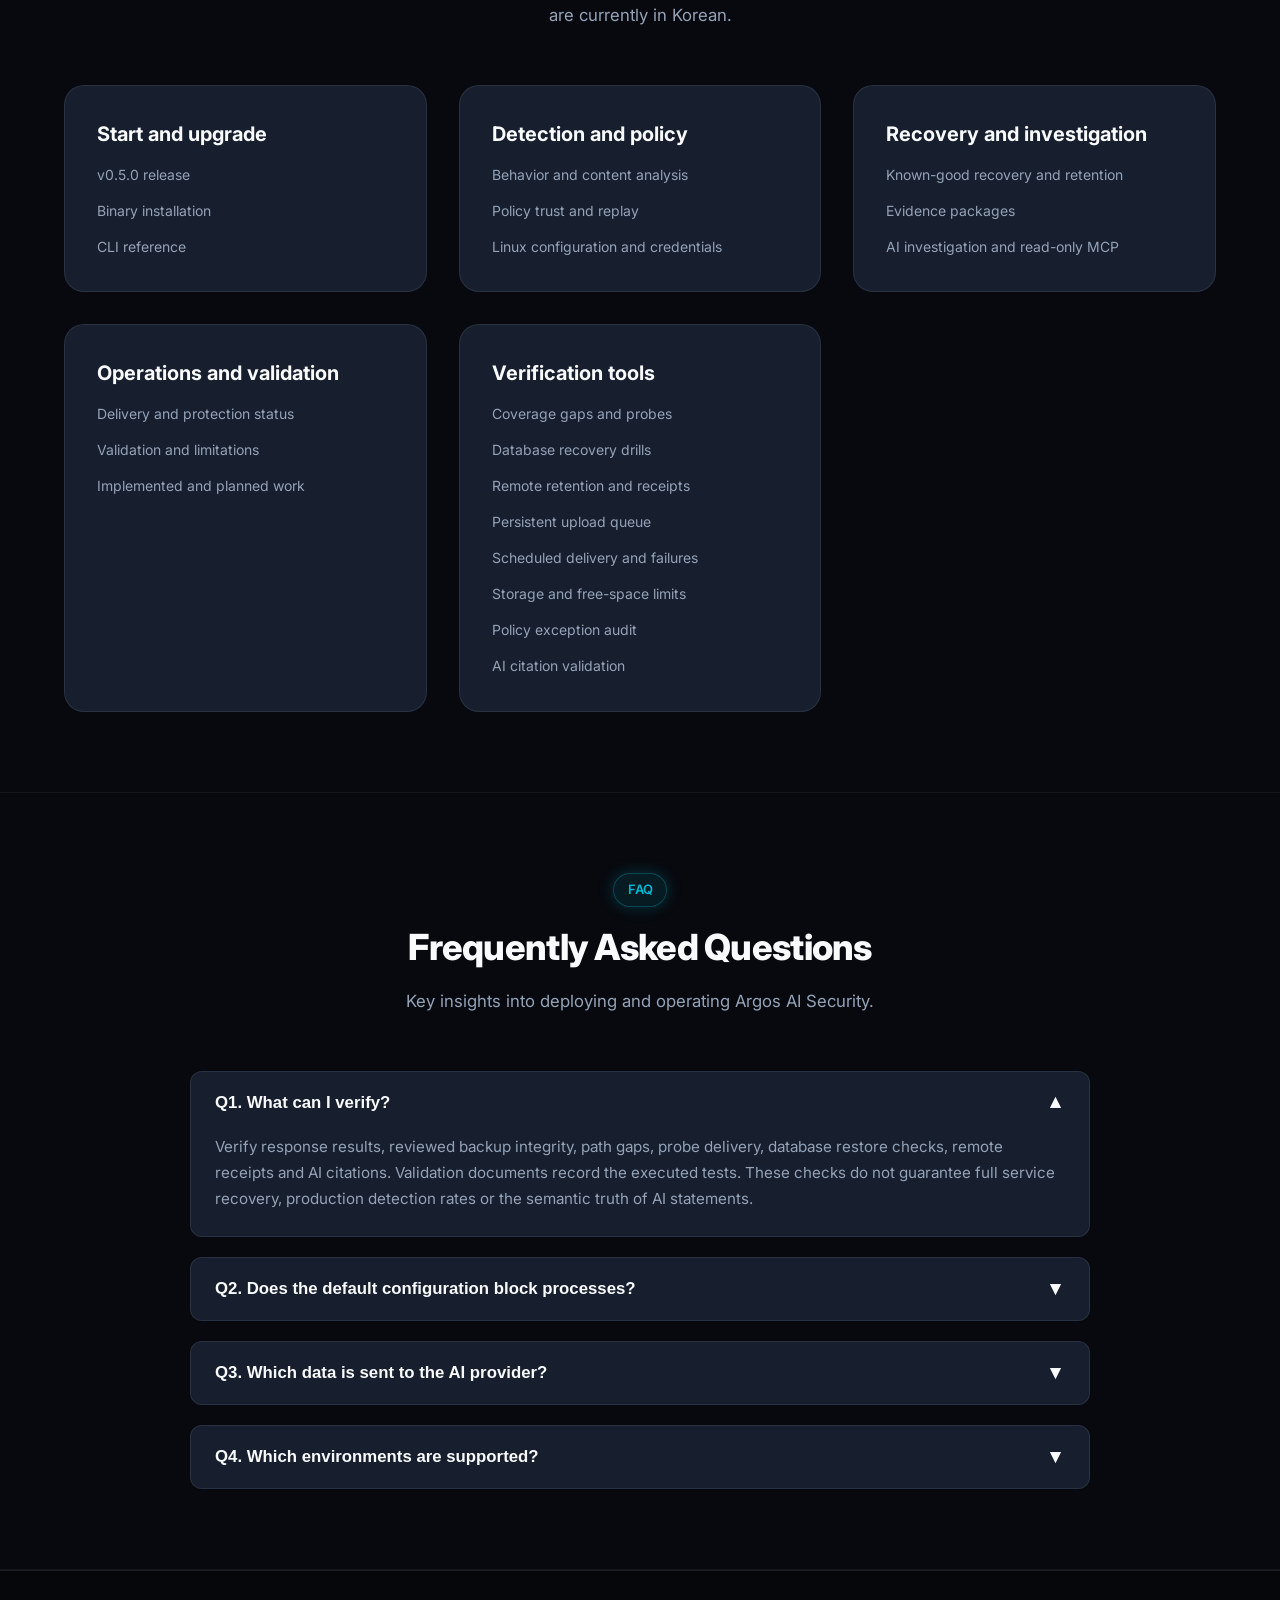
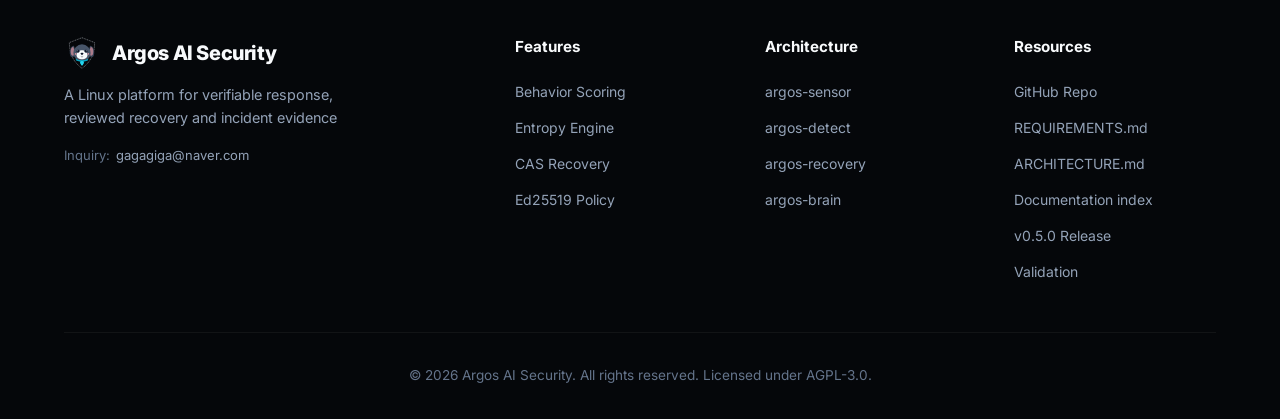
==== commit 9141949c: "feat: sustain vault queue operations with leased delivery in v0.5.0" ====
--- a/docs/index_en.html
+++ b/docs/index_en.html
@@ -5,8 +5,8 @@
   <meta name="viewport" content="width=device-width, initial-scale=1.0">
   
   <!-- Primary SEO Meta Tags -->
-  <title>Argos AI Security v0.4.0 | Verifiable Linux response and recovery</title>
-  <meta name="title" content="Argos AI Security v0.4.0 | Verifiable Linux response and recovery">
+  <title>Argos AI Security v0.5.0 | Verifiable Linux response and recovery</title>
+  <meta name="title" content="Argos AI Security v0.5.0 | Verifiable Linux response and recovery">
   <meta name="description" content="File and process behavior analysis, signed policy validation, reviewed recovery points, and incident retention. Investigate recorded evidence with Anthropic or Ollama.">
   <meta name="keywords" content="Argos AI Security, Linux Server Security, Ransomware Defense, AI Cybersecurity, Behavior Scoring, Shannon Entropy, Content-Addressable Storage, Ed25519 Policy, Ollama, Incident Evidence, Rust Security">
   <meta name="author" content="Argos AI Security Team">
@@ -22,14 +22,14 @@
   <!-- Open Graph / Facebook / LinkedIn (SEO) -->
   <meta property="og:type" content="website">
   <meta property="og:url" content="https://hkjang.github.io/ArgosAISecurity/index_en.html">
-  <meta property="og:title" content="Argos AI Security v0.4.0 | Verifiable Linux response and recovery">
+  <meta property="og:title" content="Argos AI Security v0.5.0 | Verifiable Linux response and recovery">
   <meta property="og:description" content="File and process behavior analysis, signed policy validation, reviewed recovery points, and incident retention. Investigate recorded evidence with Anthropic or Ollama.">
   <meta property="og:site_name" content="Argos AI Security">
 
   <!-- Twitter Card (SEO) -->
   <meta name="twitter:card" content="summary">
   <meta name="twitter:url" content="https://hkjang.github.io/ArgosAISecurity/index_en.html">
-  <meta name="twitter:title" content="Argos AI Security v0.4.0 | Verifiable Linux response and recovery">
+  <meta name="twitter:title" content="Argos AI Security v0.5.0 | Verifiable Linux response and recovery">
   <meta name="twitter:description" content="File and process behavior analysis, signed policy validation, reviewed recovery points, and incident retention. Investigate recorded evidence with Anthropic or Ollama.">
 
   <!-- Stylesheet -->
@@ -45,9 +45,9 @@
       "operatingSystem": "GNU/Linux x86_64 (release binaries: glibc 2.39+)",
       "applicationCategory": "SecurityApplication",
       "description": "File and process behavior analysis, signed policy validation, reviewed recovery points, and incident retention. Investigate recorded evidence with Anthropic or Ollama.",
-      "softwareVersion": "0.4.0",
-      "downloadUrl": "https://github.com/hkjang/ArgosAISecurity/releases/tag/v0.4.0",
-      "license": "https://github.com/hkjang/ArgosAISecurity/blob/v0.4.0/LICENSE",
+      "softwareVersion": "0.5.0",
+      "downloadUrl": "https://github.com/hkjang/ArgosAISecurity/releases/tag/v0.5.0",
+      "license": "https://github.com/hkjang/ArgosAISecurity/blob/v0.5.0/LICENSE",
       "offers": {
         "@type": "Offer",
         "price": "0",
@@ -86,7 +86,7 @@
           "name": "Which environments are supported?",
           "acceptedAnswer": {
             "@type": "Answer",
-            "text": "The v0.4.0 binaries target GNU/Linux x86_64 with glibc 2.39 or later. Source builds require Rust 1.86 or later. notify also provides a development path for other operating systems, but this release supplies no Windows/macOS binaries or execution validation. fanotify, process response and isolation need Linux support and permissions."
+            "text": "The v0.5.0 binaries target GNU/Linux x86_64 with glibc 2.39 or later. Source builds require Rust 1.86 or later. notify also provides a development path for other operating systems, but this release supplies no Windows/macOS binaries or execution validation. fanotify, process response and isolation need Linux support and permissions."
           }
         }
       ]
@@ -150,15 +150,15 @@
       <div class="container">
         <div class="badge">
           <span class="badge-dot"></span>
-          <span data-i18n="hero_badge">v0.4.0 · Linux security platform</span>
+          <span data-i18n="hero_badge">v0.5.0 · Linux security platform</span>
         </div>
 
         <h1 data-i18n="hero_title">Linux security with verifiable response and recovery<br><span class="text-gradient">Argos AI Security</span></h1>
 
-        <p class="subtitle" data-i18n="hero_subtitle">Resume queued files after connection failures and check storage limits and free space. Revalidate recovery drill results against the current plan and backup.</p>
+        <p class="subtitle" data-i18n="hero_subtitle">Separate completed receipts from pending uploads and register new files while delivery is slow. Operate retention with item leases, scheduled delivery, classified failures and receipt exports.</p>
 
         <div class="hero-cta">
-          <a href="https://github.com/hkjang/ArgosAISecurity/releases/tag/v0.4.0" class="btn-primary" data-i18n="btn_download">Download v0.4.0</a>
+          <a href="https://github.com/hkjang/ArgosAISecurity/releases/tag/v0.5.0" class="btn-primary" data-i18n="btn_download">Download v0.5.0</a>
           <a href="#quickstart" class="btn-primary" data-i18n="btn_quickstart">Quick Start Guide</a>
           <a href="#cli-demo" class="btn-secondary" data-i18n="btn_demo">Interactive CLI Demo</a>
         </div>
@@ -166,7 +166,7 @@
         <!-- Metrics Bar -->
         <div class="metrics-bar">
           <div class="metric-item">
-            <div class="metric-value text-gradient" data-i18n="metric_time">v0.4.0</div>
+            <div class="metric-value text-gradient" data-i18n="metric_time">v0.5.0</div>
             <div class="metric-label" data-i18n="metric_time_label">Published release</div>
           </div>
           <div class="metric-item">
@@ -345,18 +345,18 @@
       <div class="container">
         <div class="section-header">
           <span class="badge">Quick Start</span>
-          <h2 class="section-title">Quick start with v0.4.0</h2>
+          <h2 class="section-title">Quick start with v0.5.0</h2>
           <p class="section-desc">Release binaries: GNU/Linux x86_64, glibc 2.39+. Source builds: Rust 1.86+.</p>
           <p><a href="INSTALL_BINARY.md">Installation and upgrade</a> · <a href="FEATURE_AI.md">Configure an AI provider and explicit model ID</a></p>
         </div>
         <div style="background: #090d16; border: 1px solid var(--border-color); border-radius: var(--radius-lg); padding: 2rem; font-family: var(--font-mono); font-size: 0.9rem; color: #e2e8f0; overflow-x: auto;">
           <div style="color: var(--text-dim); margin: 1rem 0 0.5rem;"># 1. Download both release files and verify the archive</div>
-<div style="color: #38bdf8;">curl -fLO https://github.com/hkjang/ArgosAISecurity/releases/download/v0.4.0/argos-v0.4.0-linux-x86_64-gnu.tar.gz</div>
-<div style="color: #38bdf8;">curl -fLO https://github.com/hkjang/ArgosAISecurity/releases/download/v0.4.0/SHA256SUMS</div>
+<div style="color: #38bdf8;">curl -fLO https://github.com/hkjang/ArgosAISecurity/releases/download/v0.5.0/argos-v0.5.0-linux-x86_64-gnu.tar.gz</div>
+<div style="color: #38bdf8;">curl -fLO https://github.com/hkjang/ArgosAISecurity/releases/download/v0.5.0/SHA256SUMS</div>
 <div style="color: #38bdf8;">sha256sum -c SHA256SUMS</div>
 <div style="color: var(--text-dim); margin: 1rem 0 0.5rem;"># 2. Extract and configure paths before starting</div>
-<div style="color: #38bdf8;">tar -xzf argos-v0.4.0-linux-x86_64-gnu.tar.gz</div>
-<div style="color: #38bdf8;">cd argos-v0.4.0-linux-x86_64-gnu</div>
+<div style="color: #38bdf8;">tar -xzf argos-v0.5.0-linux-x86_64-gnu.tar.gz</div>
+<div style="color: #38bdf8;">cd argos-v0.5.0-linux-x86_64-gnu</div>
 <div style="color: #38bdf8;">cp config/argos.example.toml argos.toml</div>
 <div style="color: var(--text-dim); margin: 1rem 0 0.5rem;"># 3. Run with automatic blocking disabled</div>
 <div style="color: #38bdf8;">./bin/argos-agent --config argos.toml</div>
@@ -366,10 +366,10 @@
       </div>
     </section>
 
-<section id="documentation"><div class="container"><div class="section-header"><span class="badge">v0.4.0</span><h2 class="section-title">Documentation</h2><p class="section-desc">Configuration, verification commands and known limits. Detailed repository documents are currently in Korean.</p></div><div class="features-grid"><div class="feature-card"><h3>Start and upgrade</h3><ul class="footer-links"><li><a href="https://github.com/hkjang/ArgosAISecurity/releases/tag/v0.4.0">v0.4.0 release</a></li><li><a href="INSTALL_BINARY.md">Binary installation</a></li><li><a href="SERVICE_CLI.md">CLI reference</a></li></ul></div>
+<section id="documentation"><div class="container"><div class="section-header"><span class="badge">v0.5.0</span><h2 class="section-title">Documentation</h2><p class="section-desc">Configuration, verification commands and known limits. Detailed repository documents are currently in Korean.</p></div><div class="features-grid"><div class="feature-card"><h3>Start and upgrade</h3><ul class="footer-links"><li><a href="https://github.com/hkjang/ArgosAISecurity/releases/tag/v0.5.0">v0.5.0 release</a></li><li><a href="INSTALL_BINARY.md">Binary installation</a></li><li><a href="SERVICE_CLI.md">CLI reference</a></li></ul></div>
 <div class="feature-card"><h3>Detection and policy</h3><ul class="footer-links"><li><a href="FEATURE_DETECTION.md">Behavior and content analysis</a></li><li><a href="FEATURE_POLICY.md">Policy trust and replay</a></li><li><a href="FEATURE_LINUX_ANALYSIS.md">Linux configuration and credentials</a></li></ul></div>
 <div class="feature-card"><h3>Recovery and investigation</h3><ul class="footer-links"><li><a href="FEATURE_RECOVERY.md">Known-good recovery and retention</a></li><li><a href="FEATURE_EVIDENCE_PACKAGE.md">Evidence packages</a></li><li><a href="FEATURE_AI.md">AI investigation and read-only MCP</a></li></ul></div>
-<div class="feature-card"><h3>Operations and validation</h3><ul class="footer-links"><li><a href="FEATURE_RELIABILITY.md">Delivery and protection status</a></li><li><a href="PLATFORM_VALIDATION.md">Validation and limitations</a></li><li><a href="ROADMAP.md">Implemented and planned work</a></li></ul></div><div class="feature-card"><h3>Verification tools</h3><ul class="footer-links"><li><a href="FEATURE_COVERAGE.md">Coverage gaps and probes</a></li><li><a href="FEATURE_SERVICE_RECOVERY.md">Database recovery drills</a></li><li><a href="FEATURE_REMOTE_VAULT.md">Remote retention and receipts</a></li><li><a href="FEATURE_VAULT_QUEUE.md">Persistent upload queue</a></li><li><a href="FEATURE_VAULT_CAPACITY.md">Storage and free-space limits</a></li><li><a href="FEATURE_EXCEPTION_AUDIT.md">Policy exception audit</a></li><li><a href="FEATURE_AI_VALIDATION.md">AI citation validation</a></li></ul></div></div></div></section>
+<div class="feature-card"><h3>Operations and validation</h3><ul class="footer-links"><li><a href="FEATURE_RELIABILITY.md">Delivery and protection status</a></li><li><a href="PLATFORM_VALIDATION.md">Validation and limitations</a></li><li><a href="ROADMAP.md">Implemented and planned work</a></li></ul></div><div class="feature-card"><h3>Verification tools</h3><ul class="footer-links"><li><a href="FEATURE_COVERAGE.md">Coverage gaps and probes</a></li><li><a href="FEATURE_SERVICE_RECOVERY.md">Database recovery drills</a></li><li><a href="FEATURE_REMOTE_VAULT.md">Remote retention and receipts</a></li><li><a href="FEATURE_VAULT_QUEUE.md">Persistent upload queue</a></li><li><a href="FEATURE_VAULT_SCHEDULER.md">Scheduled delivery and failures</a></li><li><a href="FEATURE_VAULT_CAPACITY.md">Storage and free-space limits</a></li><li><a href="FEATURE_EXCEPTION_AUDIT.md">Policy exception audit</a></li><li><a href="FEATURE_AI_VALIDATION.md">AI citation validation</a></li></ul></div></div></div></section>
 
     <!-- FAQ Accordion Section -->
     <section id="faq">
@@ -414,7 +414,7 @@
               <span data-i18n="faq4_q">Q4. Which environments are supported?</span>
               <span class="faq-icon">▼</span>
             </button>
-            <div class="faq-answer" data-i18n="faq4_a">The v0.4.0 binaries target GNU/Linux x86_64 with glibc 2.39 or later. Source builds require Rust 1.86 or later. notify also provides a development path for other operating systems, but this release supplies no Windows/macOS binaries or execution validation. fanotify, process response and isolation need Linux support and permissions.</div>
+            <div class="faq-answer" data-i18n="faq4_a">The v0.5.0 binaries target GNU/Linux x86_64 with glibc 2.39 or later. Source builds require Rust 1.86 or later. notify also provides a development path for other operating systems, but this release supplies no Windows/macOS binaries or execution validation. fanotify, process response and isolation need Linux support and permissions.</div>
           </div>
         </div>
       </div>
@@ -466,7 +466,7 @@
             <li><a href="REQUIREMENTS.md" target="_blank">REQUIREMENTS.md</a></li>
             <li><a href="ARCHITECTURE.md" target="_blank">ARCHITECTURE.md</a></li>
             <li><a href="#documentation">Documentation index</a></li>
-            <li><a href="https://github.com/hkjang/ArgosAISecurity/releases/tag/v0.4.0">v0.4.0 Release</a></li>
+            <li><a href="https://github.com/hkjang/ArgosAISecurity/releases/tag/v0.5.0">v0.5.0 Release</a></li>
             <li><a href="PLATFORM_VALIDATION.md">Validation</a></li>
           </ul>
         </div>
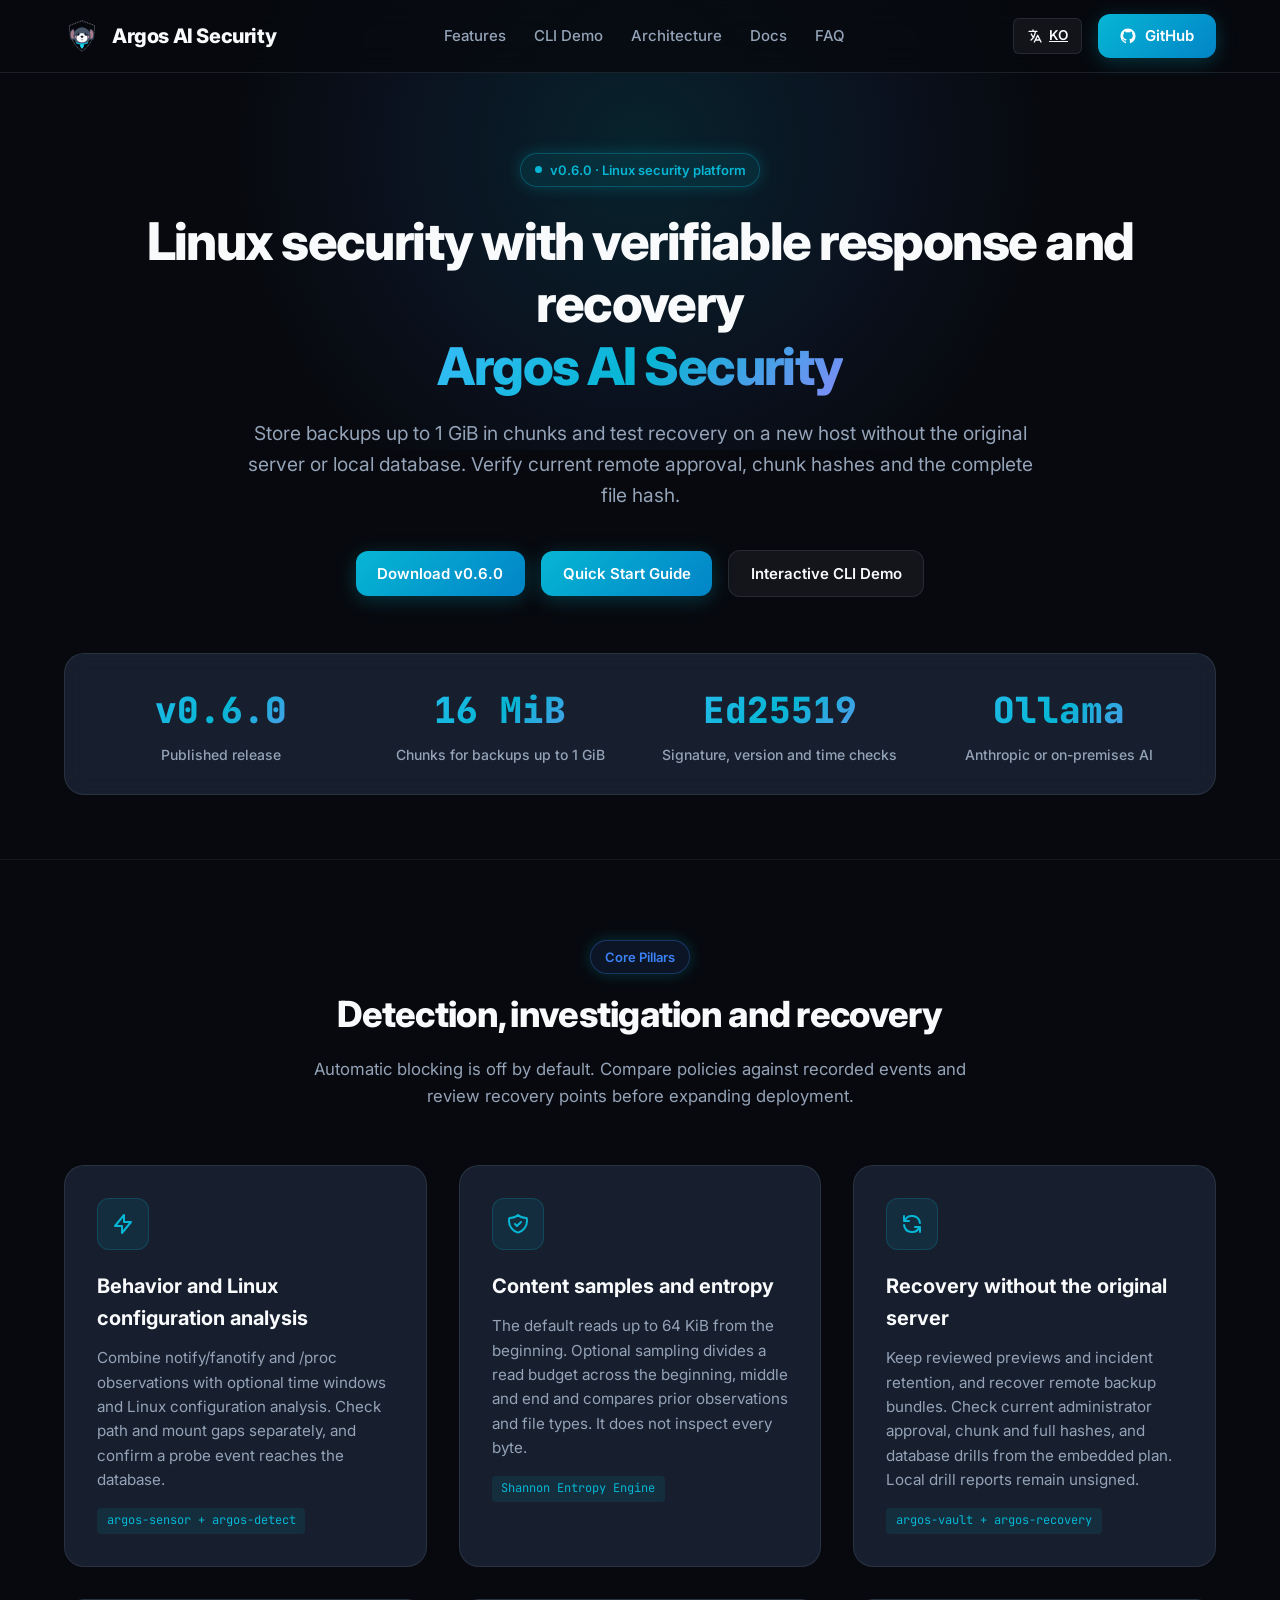
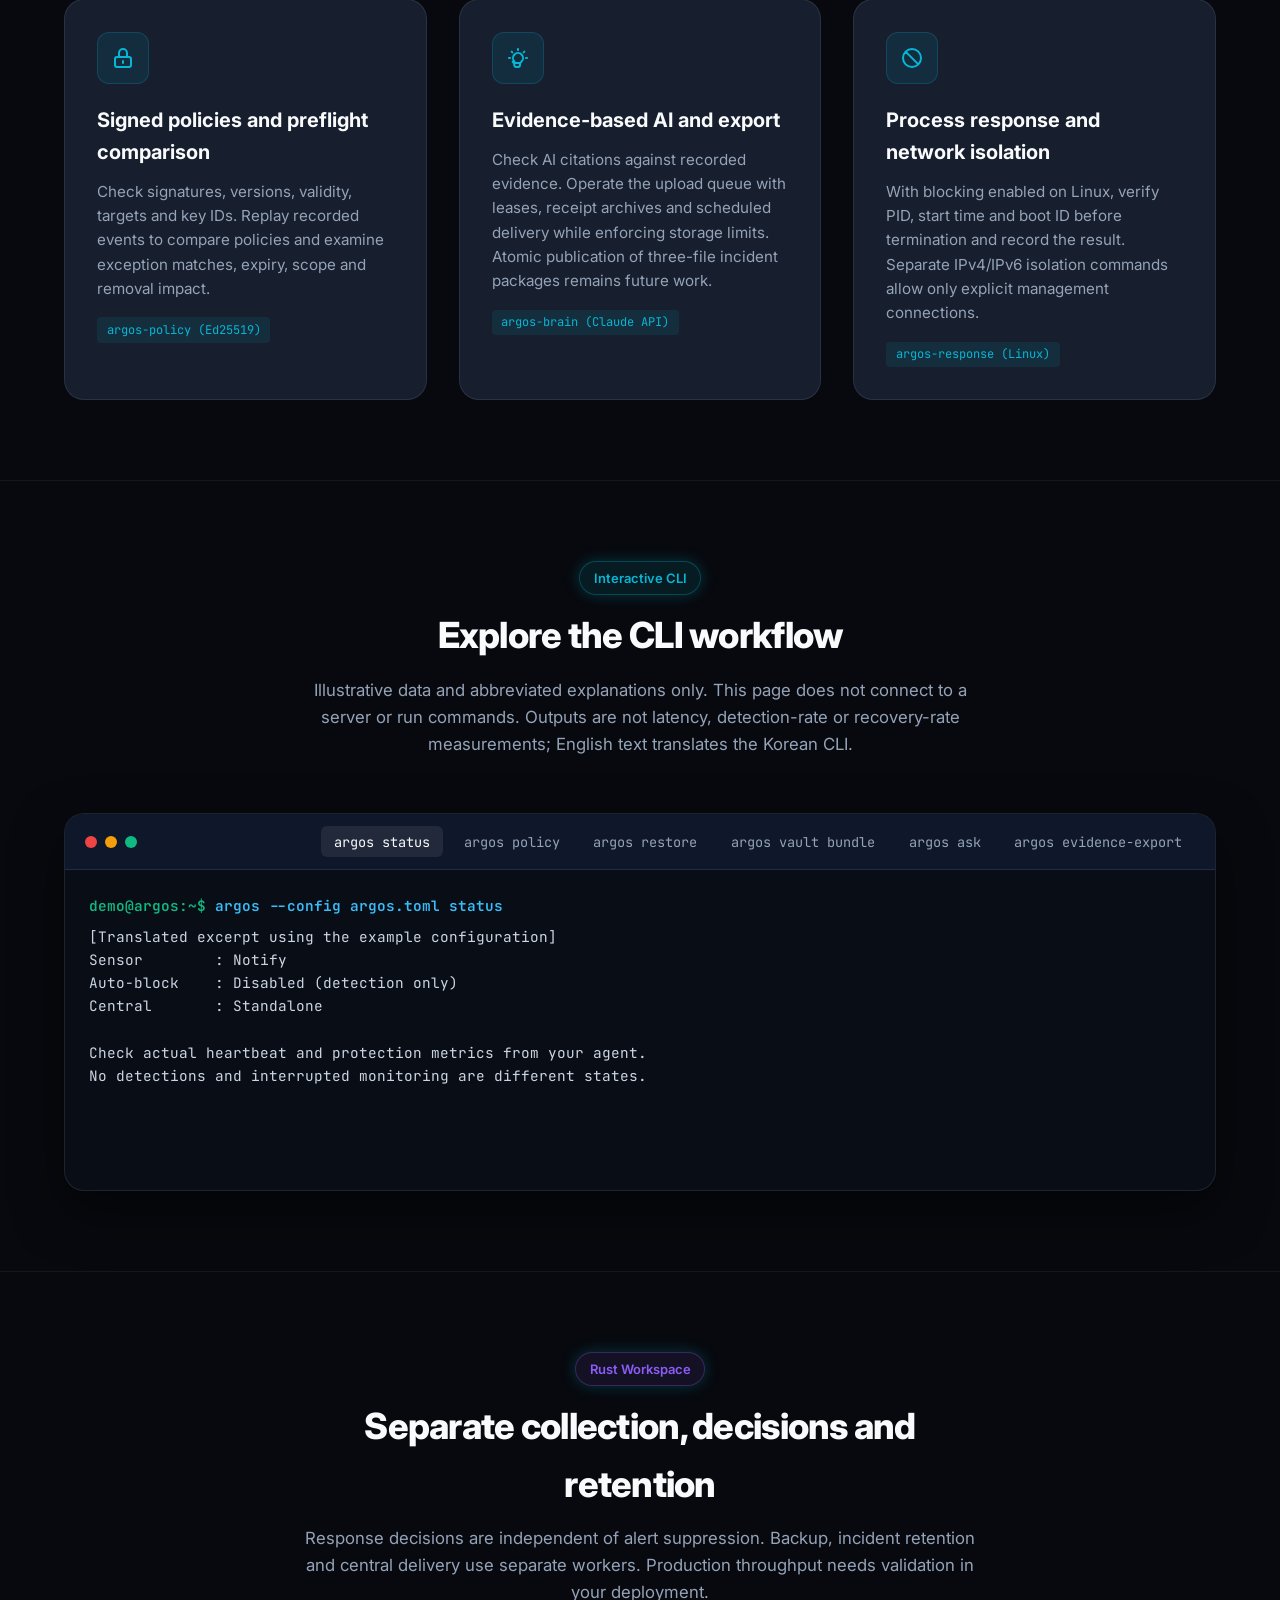
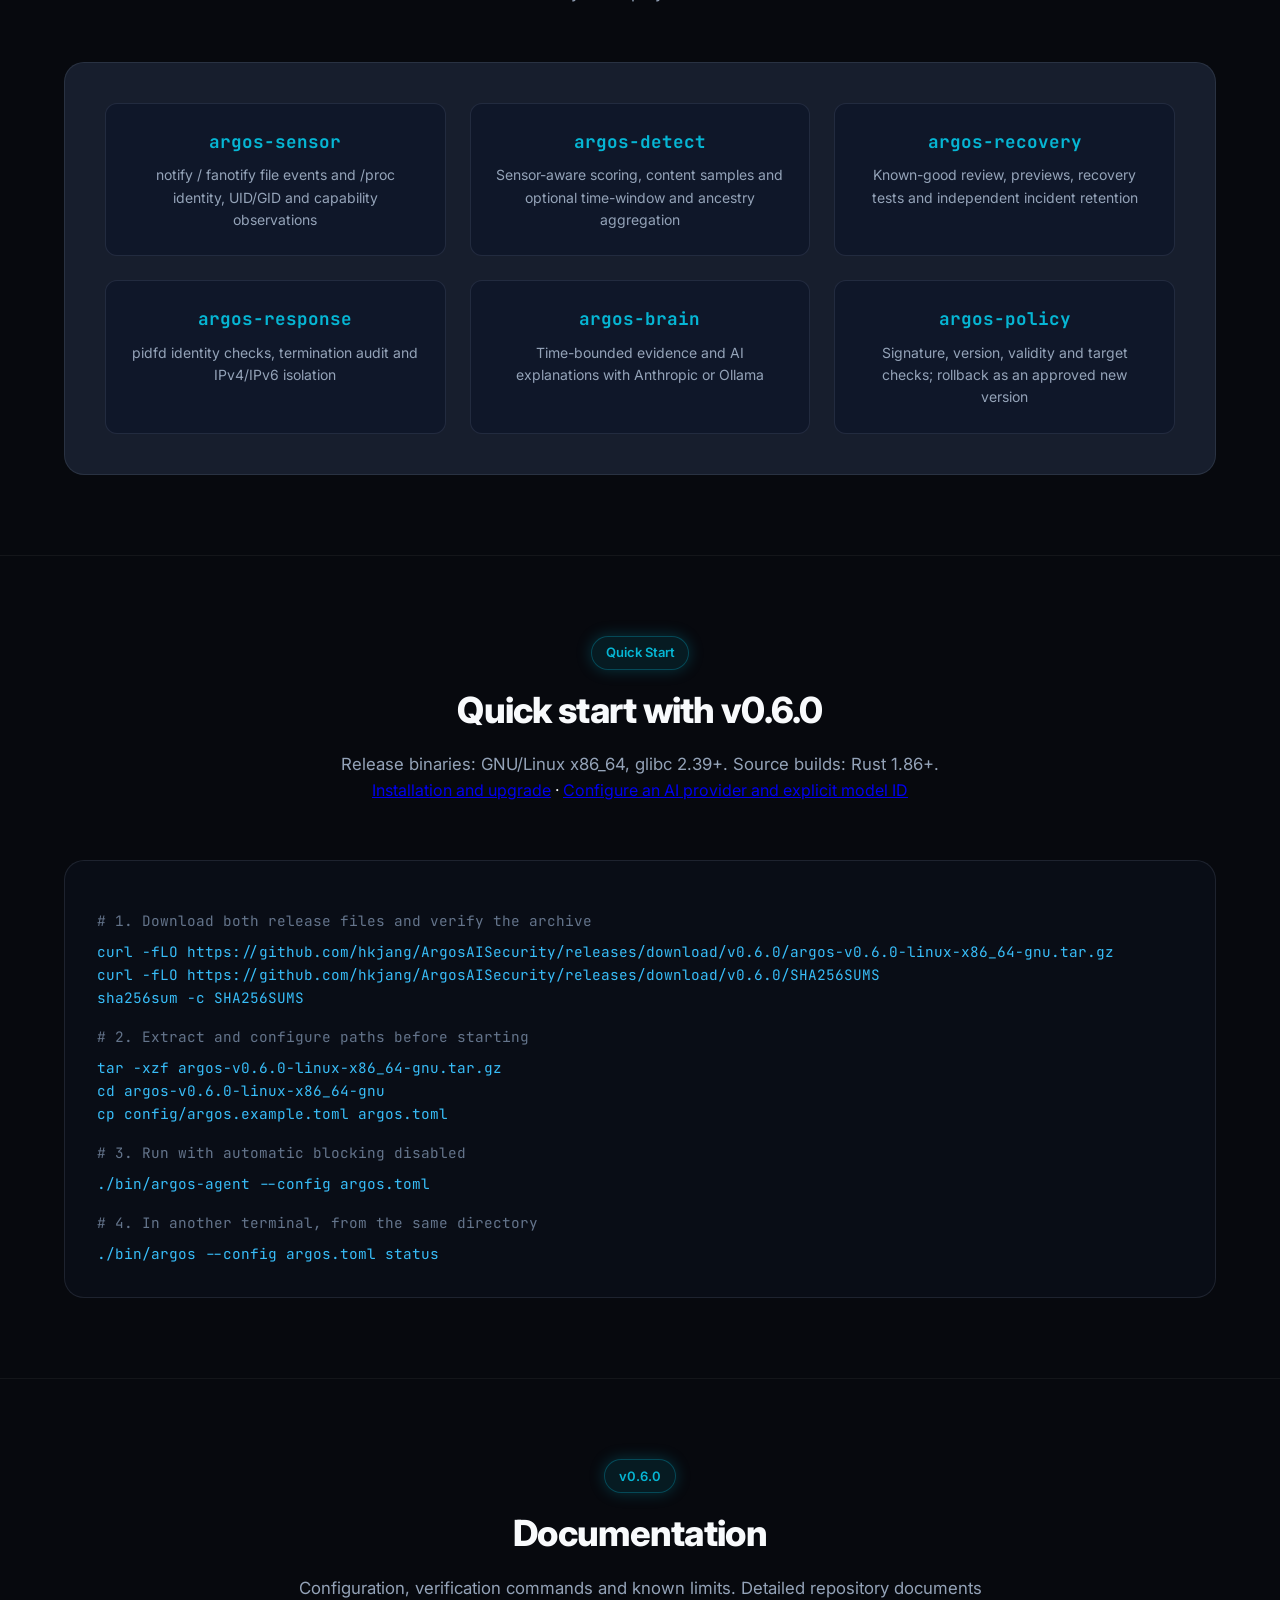
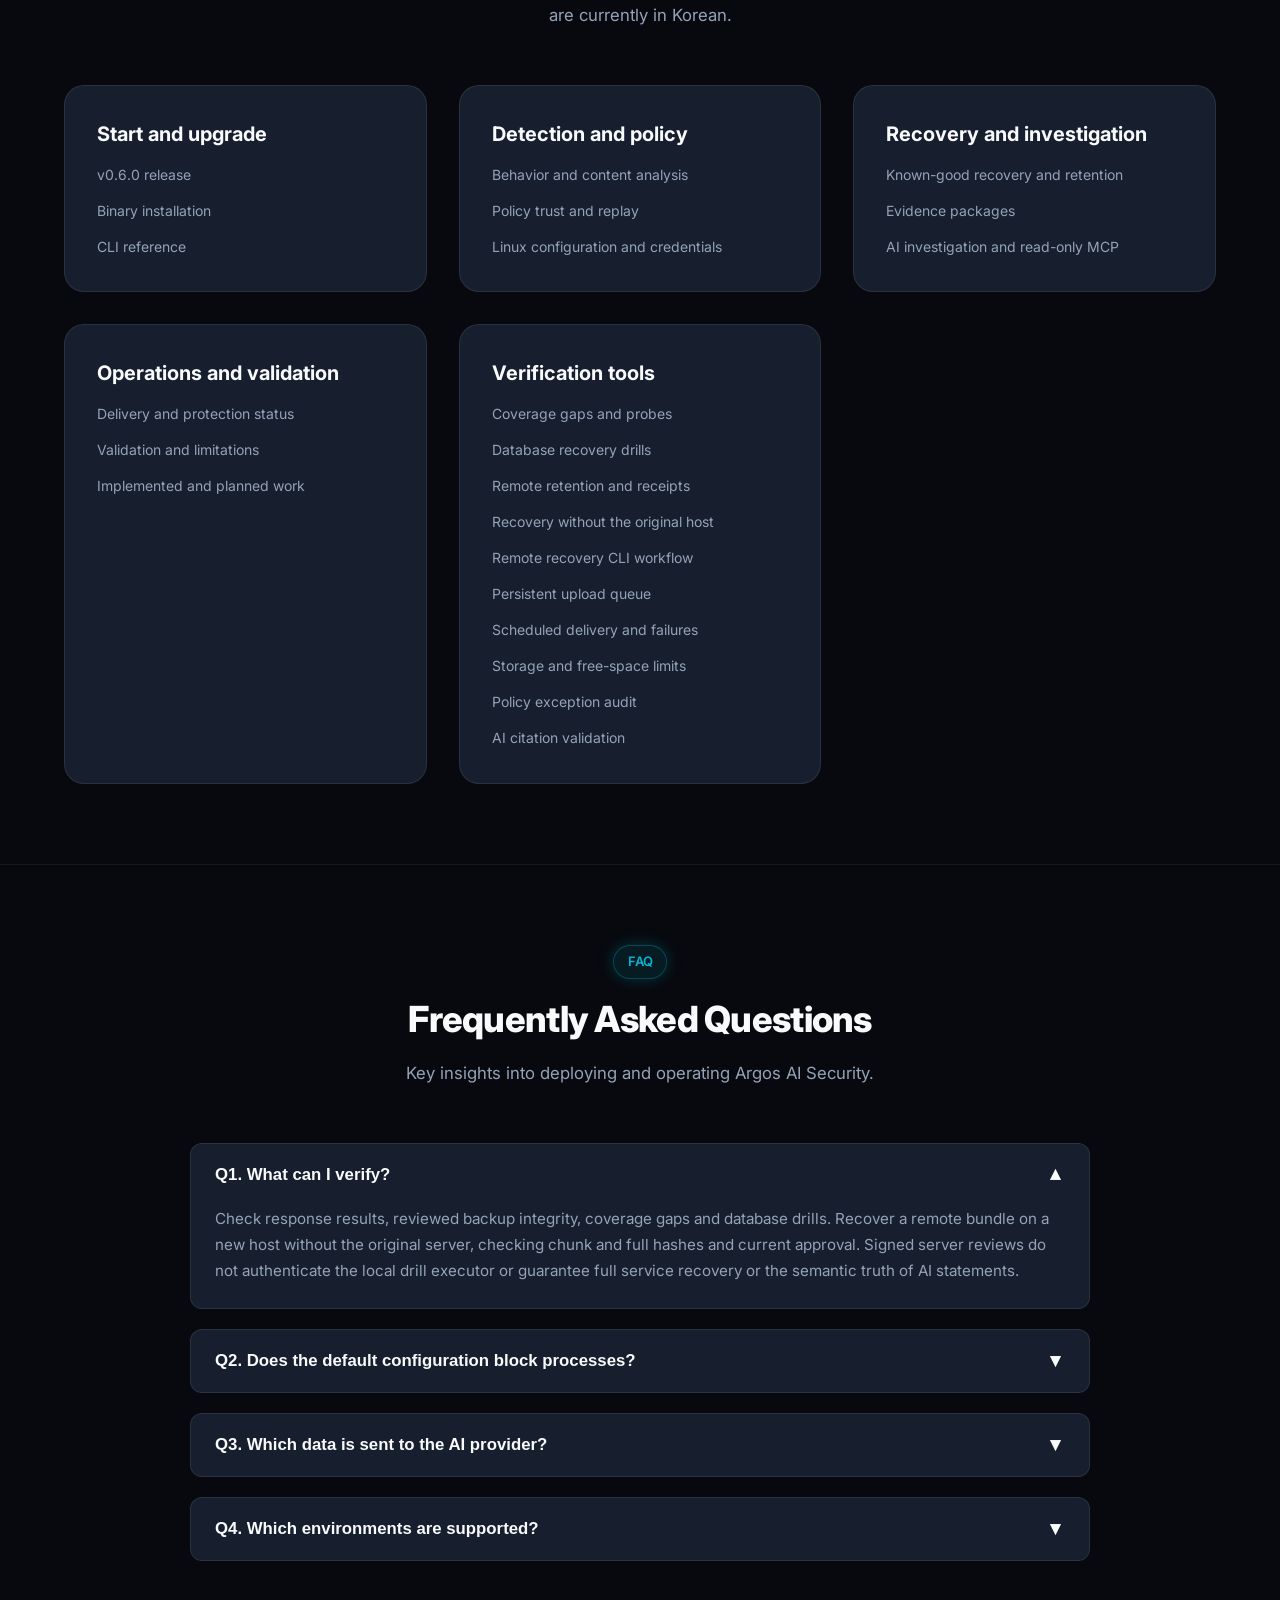
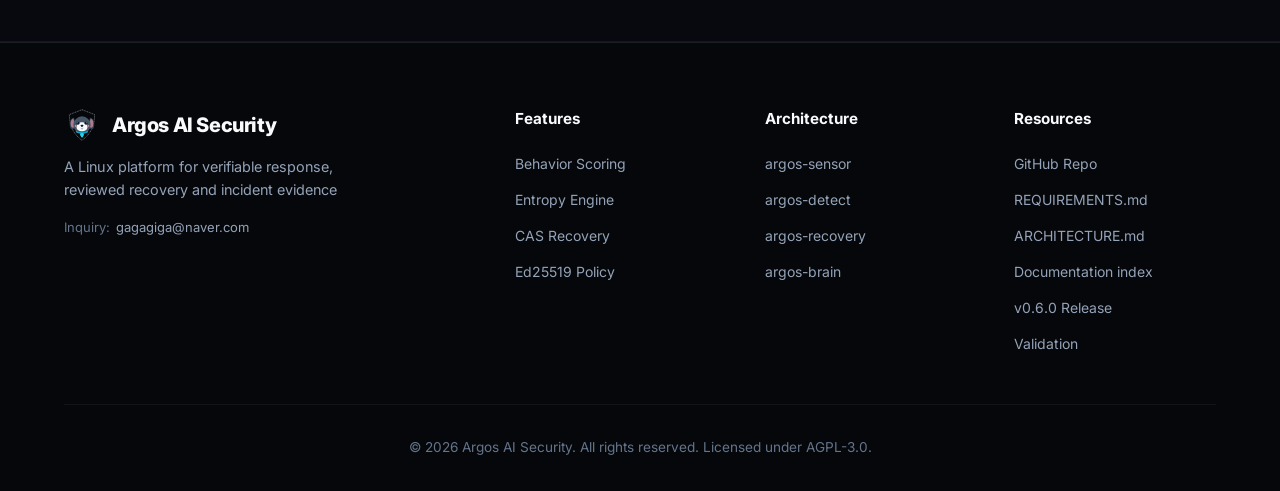
==== commit 4ff26502: "release: validate remote recovery bundles and document v0.6.0" ====
--- a/docs/index_en.html
+++ b/docs/index_en.html
@@ -5,9 +5,9 @@
   <meta name="viewport" content="width=device-width, initial-scale=1.0">
   
   <!-- Primary SEO Meta Tags -->
-  <title>Argos AI Security v0.5.0 | Verifiable Linux response and recovery</title>
-  <meta name="title" content="Argos AI Security v0.5.0 | Verifiable Linux response and recovery">
-  <meta name="description" content="File and process behavior analysis, signed policy validation, reviewed recovery points, and incident retention. Investigate recorded evidence with Anthropic or Ollama.">
+  <title>Argos AI Security v0.6.0 | Verifiable Linux response and recovery</title>
+  <meta name="title" content="Argos AI Security v0.6.0 | Verifiable Linux response and recovery">
+  <meta name="description" content="Chunked backups up to 1 GiB, remote approval and revocation, and recovery drills without the original server. Linux behavior detection, signed policies, persistent delivery and evidence-based AI.">
   <meta name="keywords" content="Argos AI Security, Linux Server Security, Ransomware Defense, AI Cybersecurity, Behavior Scoring, Shannon Entropy, Content-Addressable Storage, Ed25519 Policy, Ollama, Incident Evidence, Rust Security">
   <meta name="author" content="Argos AI Security Team">
   <meta name="robots" content="index, follow">
@@ -22,15 +22,15 @@
   <!-- Open Graph / Facebook / LinkedIn (SEO) -->
   <meta property="og:type" content="website">
   <meta property="og:url" content="https://hkjang.github.io/ArgosAISecurity/index_en.html">
-  <meta property="og:title" content="Argos AI Security v0.5.0 | Verifiable Linux response and recovery">
-  <meta property="og:description" content="File and process behavior analysis, signed policy validation, reviewed recovery points, and incident retention. Investigate recorded evidence with Anthropic or Ollama.">
+  <meta property="og:title" content="Argos AI Security v0.6.0 | Verifiable Linux response and recovery">
+  <meta property="og:description" content="Chunked backups up to 1 GiB, remote approval and revocation, and recovery drills without the original server. Linux behavior detection, signed policies, persistent delivery and evidence-based AI.">
   <meta property="og:site_name" content="Argos AI Security">
 
   <!-- Twitter Card (SEO) -->
   <meta name="twitter:card" content="summary">
   <meta name="twitter:url" content="https://hkjang.github.io/ArgosAISecurity/index_en.html">
-  <meta name="twitter:title" content="Argos AI Security v0.5.0 | Verifiable Linux response and recovery">
-  <meta name="twitter:description" content="File and process behavior analysis, signed policy validation, reviewed recovery points, and incident retention. Investigate recorded evidence with Anthropic or Ollama.">
+  <meta name="twitter:title" content="Argos AI Security v0.6.0 | Verifiable Linux response and recovery">
+  <meta name="twitter:description" content="Chunked backups up to 1 GiB, remote approval and revocation, and recovery drills without the original server. Linux behavior detection, signed policies, persistent delivery and evidence-based AI.">
 
   <!-- Stylesheet -->
   <link rel="stylesheet" href="style.css">
@@ -44,10 +44,10 @@
       "name": "Argos AI Security",
       "operatingSystem": "GNU/Linux x86_64 (release binaries: glibc 2.39+)",
       "applicationCategory": "SecurityApplication",
-      "description": "File and process behavior analysis, signed policy validation, reviewed recovery points, and incident retention. Investigate recorded evidence with Anthropic or Ollama.",
-      "softwareVersion": "0.5.0",
-      "downloadUrl": "https://github.com/hkjang/ArgosAISecurity/releases/tag/v0.5.0",
-      "license": "https://github.com/hkjang/ArgosAISecurity/blob/v0.5.0/LICENSE",
+      "description": "Chunked backups up to 1 GiB, remote approval and revocation, and recovery drills without the original server. Linux behavior detection, signed policies, persistent delivery and evidence-based AI.",
+      "softwareVersion": "0.6.0",
+      "downloadUrl": "https://github.com/hkjang/ArgosAISecurity/releases/tag/v0.6.0",
+      "license": "https://github.com/hkjang/ArgosAISecurity/blob/v0.6.0/LICENSE",
       "offers": {
         "@type": "Offer",
         "price": "0",
@@ -62,7 +62,7 @@
           "name": "What can I verify?",
           "acceptedAnswer": {
             "@type": "Answer",
-            "text": "Verify response results, reviewed backup integrity, path gaps, probe delivery, database restore checks, remote receipts and AI citations. Validation documents record the executed tests. These checks do not guarantee full service recovery, production detection rates or the semantic truth of AI statements."
+            "text": "Check response results, reviewed backup integrity, coverage gaps and database drills. Recover a remote bundle on a new host without the original server, checking chunk and full hashes and current approval. Signed server reviews do not authenticate the local drill executor or guarantee full service recovery or the semantic truth of AI statements."
           }
         },
         {
@@ -86,7 +86,7 @@
           "name": "Which environments are supported?",
           "acceptedAnswer": {
             "@type": "Answer",
-            "text": "The v0.5.0 binaries target GNU/Linux x86_64 with glibc 2.39 or later. Source builds require Rust 1.86 or later. notify also provides a development path for other operating systems, but this release supplies no Windows/macOS binaries or execution validation. fanotify, process response and isolation need Linux support and permissions."
+            "text": "The v0.6.0 binaries target GNU/Linux x86_64 with glibc 2.39 or later. Source builds require Rust 1.86 or later. notify also provides a development path for other operating systems, but this release supplies no Windows/macOS binaries or execution validation. fanotify, process response and isolation need Linux support and permissions."
           }
         }
       ]
@@ -150,15 +150,15 @@
       <div class="container">
         <div class="badge">
           <span class="badge-dot"></span>
-          <span data-i18n="hero_badge">v0.5.0 · Linux security platform</span>
+          <span data-i18n="hero_badge">v0.6.0 · Linux security platform</span>
         </div>
 
         <h1 data-i18n="hero_title">Linux security with verifiable response and recovery<br><span class="text-gradient">Argos AI Security</span></h1>
 
-        <p class="subtitle" data-i18n="hero_subtitle">Separate completed receipts from pending uploads and register new files while delivery is slow. Operate retention with item leases, scheduled delivery, classified failures and receipt exports.</p>
+        <p class="subtitle" data-i18n="hero_subtitle">Store backups up to 1 GiB in chunks and test recovery on a new host without the original server or local database. Verify current remote approval, chunk hashes and the complete file hash.</p>
 
         <div class="hero-cta">
-          <a href="https://github.com/hkjang/ArgosAISecurity/releases/tag/v0.5.0" class="btn-primary" data-i18n="btn_download">Download v0.5.0</a>
+          <a href="https://github.com/hkjang/ArgosAISecurity/releases/tag/v0.6.0" class="btn-primary" data-i18n="btn_download">Download v0.6.0</a>
           <a href="#quickstart" class="btn-primary" data-i18n="btn_quickstart">Quick Start Guide</a>
           <a href="#cli-demo" class="btn-secondary" data-i18n="btn_demo">Interactive CLI Demo</a>
         </div>
@@ -166,12 +166,12 @@
         <!-- Metrics Bar -->
         <div class="metrics-bar">
           <div class="metric-item">
-            <div class="metric-value text-gradient" data-i18n="metric_time">v0.5.0</div>
+            <div class="metric-value text-gradient" data-i18n="metric_time">v0.6.0</div>
             <div class="metric-label" data-i18n="metric_time_label">Published release</div>
           </div>
           <div class="metric-item">
-            <div class="metric-value text-gradient" data-i18n="metric_recovery">SHA-256</div>
-            <div class="metric-label" data-i18n="metric_recovery_label">Recovery object integrity</div>
+            <div class="metric-value text-gradient" data-i18n="metric_recovery">16 MiB</div>
+            <div class="metric-label" data-i18n="metric_recovery_label">Chunks for backups up to 1 GiB</div>
           </div>
           <div class="metric-item">
             <div class="metric-value text-gradient" data-i18n="metric_policy">Ed25519</div>
@@ -220,9 +220,9 @@
             <div class="feature-icon">
               <svg width="24" height="24" fill="none" stroke="currentColor" viewBox="0 0 24 24"><path stroke-linecap="round" stroke-linejoin="round" stroke-width="2" d="M4 4v5h.582m15.356 2A8.001 8.001 0 004.582 9m0 0H9m11 11v-5h-.581m0 0a8.003 8.003 0 01-15.357-2m15.357 2H15"></path></svg>
             </div>
-            <h3 data-i18n="feat3_title">Reviewed recovery and incident retention</h3>
-            <p data-i18n="feat3_desc">Preview reviewed backups, retain incident references and run SQLite/PostgreSQL recovery drills. Check report plans, backup bytes, required checks and age; unsigned report provenance is not authenticated.</p>
-            <span class="feature-tag">argos-recovery (SHA-256)</span>
+            <h3 data-i18n="feat3_title">Recovery without the original server</h3>
+            <p data-i18n="feat3_desc">Keep reviewed previews and incident retention, and recover remote backup bundles. Check current administrator approval, chunk and full hashes, and database drills from the embedded plan. Local drill reports remain unsigned.</p>
+            <span class="feature-tag">argos-vault + argos-recovery</span>
           </div>
 
           <!-- Feature 4 -->
@@ -241,7 +241,7 @@
               <svg width="24" height="24" fill="none" stroke="currentColor" viewBox="0 0 24 24"><path stroke-linecap="round" stroke-linejoin="round" stroke-width="2" d="M9.663 17h4.673M12 3v1m6.364 1.636l-.707.707M21 12h-1M4 12H3m3.343-5.657l-.707-.707m2.828 9.9a5 5 0 117.072 0l-.548.547A3.374 3.374 0 0014 18.469V19a2 2 0 01-2 2h-1.686a2 2 0 01-1.996-1.854l-.066-.677a3.374 3.374 0 00-1.042-2.127l-.547-.547z"></path></svg>
             </div>
             <h3 data-i18n="feat5_title">Evidence-based AI and export</h3>
-            <p data-i18n="feat5_desc">Match AI citations against real records. Queue verified packages and backups for delivery and validate signed receipts. The server checks global and per-agent limits and available disk space.</p>
+            <p data-i18n="feat5_desc">Check AI citations against recorded evidence. Operate the upload queue with leases, receipt archives and scheduled delivery while enforcing storage limits. Atomic publication of three-file incident packages remains future work.</p>
             <span class="feature-tag">argos-brain (Claude API)</span>
           </div>
 
@@ -274,10 +274,11 @@
               <span class="dot yellow"></span>
               <span class="dot green"></span>
             </div>
-            <div class="cli-tabs">
+            <div class="cli-tabs" style="flex-wrap: wrap;">
               <button class="cli-tab active" data-cli="status">argos status</button>
               <button class="cli-tab" data-cli="policy">argos policy</button>
               <button class="cli-tab" data-cli="restore">argos restore</button>
+              <button class="cli-tab" data-cli="bundle">argos vault bundle</button>
               <button class="cli-tab" data-cli="explain">argos ask</button>
               <button class="cli-tab" data-cli="evidence">argos evidence-export</button>
             </div>
@@ -345,18 +346,18 @@
       <div class="container">
         <div class="section-header">
           <span class="badge">Quick Start</span>
-          <h2 class="section-title">Quick start with v0.5.0</h2>
+          <h2 class="section-title">Quick start with v0.6.0</h2>
           <p class="section-desc">Release binaries: GNU/Linux x86_64, glibc 2.39+. Source builds: Rust 1.86+.</p>
           <p><a href="INSTALL_BINARY.md">Installation and upgrade</a> · <a href="FEATURE_AI.md">Configure an AI provider and explicit model ID</a></p>
         </div>
         <div style="background: #090d16; border: 1px solid var(--border-color); border-radius: var(--radius-lg); padding: 2rem; font-family: var(--font-mono); font-size: 0.9rem; color: #e2e8f0; overflow-x: auto;">
           <div style="color: var(--text-dim); margin: 1rem 0 0.5rem;"># 1. Download both release files and verify the archive</div>
-<div style="color: #38bdf8;">curl -fLO https://github.com/hkjang/ArgosAISecurity/releases/download/v0.5.0/argos-v0.5.0-linux-x86_64-gnu.tar.gz</div>
-<div style="color: #38bdf8;">curl -fLO https://github.com/hkjang/ArgosAISecurity/releases/download/v0.5.0/SHA256SUMS</div>
+<div style="color: #38bdf8;">curl -fLO https://github.com/hkjang/ArgosAISecurity/releases/download/v0.6.0/argos-v0.6.0-linux-x86_64-gnu.tar.gz</div>
+<div style="color: #38bdf8;">curl -fLO https://github.com/hkjang/ArgosAISecurity/releases/download/v0.6.0/SHA256SUMS</div>
 <div style="color: #38bdf8;">sha256sum -c SHA256SUMS</div>
 <div style="color: var(--text-dim); margin: 1rem 0 0.5rem;"># 2. Extract and configure paths before starting</div>
-<div style="color: #38bdf8;">tar -xzf argos-v0.5.0-linux-x86_64-gnu.tar.gz</div>
-<div style="color: #38bdf8;">cd argos-v0.5.0-linux-x86_64-gnu</div>
+<div style="color: #38bdf8;">tar -xzf argos-v0.6.0-linux-x86_64-gnu.tar.gz</div>
+<div style="color: #38bdf8;">cd argos-v0.6.0-linux-x86_64-gnu</div>
 <div style="color: #38bdf8;">cp config/argos.example.toml argos.toml</div>
 <div style="color: var(--text-dim); margin: 1rem 0 0.5rem;"># 3. Run with automatic blocking disabled</div>
 <div style="color: #38bdf8;">./bin/argos-agent --config argos.toml</div>
@@ -366,10 +367,10 @@
       </div>
     </section>
 
-<section id="documentation"><div class="container"><div class="section-header"><span class="badge">v0.5.0</span><h2 class="section-title">Documentation</h2><p class="section-desc">Configuration, verification commands and known limits. Detailed repository documents are currently in Korean.</p></div><div class="features-grid"><div class="feature-card"><h3>Start and upgrade</h3><ul class="footer-links"><li><a href="https://github.com/hkjang/ArgosAISecurity/releases/tag/v0.5.0">v0.5.0 release</a></li><li><a href="INSTALL_BINARY.md">Binary installation</a></li><li><a href="SERVICE_CLI.md">CLI reference</a></li></ul></div>
+<section id="documentation"><div class="container"><div class="section-header"><span class="badge">v0.6.0</span><h2 class="section-title">Documentation</h2><p class="section-desc">Configuration, verification commands and known limits. Detailed repository documents are currently in Korean.</p></div><div class="features-grid"><div class="feature-card"><h3>Start and upgrade</h3><ul class="footer-links"><li><a href="https://github.com/hkjang/ArgosAISecurity/releases/tag/v0.6.0">v0.6.0 release</a></li><li><a href="INSTALL_BINARY.md">Binary installation</a></li><li><a href="SERVICE_CLI.md">CLI reference</a></li></ul></div>
 <div class="feature-card"><h3>Detection and policy</h3><ul class="footer-links"><li><a href="FEATURE_DETECTION.md">Behavior and content analysis</a></li><li><a href="FEATURE_POLICY.md">Policy trust and replay</a></li><li><a href="FEATURE_LINUX_ANALYSIS.md">Linux configuration and credentials</a></li></ul></div>
 <div class="feature-card"><h3>Recovery and investigation</h3><ul class="footer-links"><li><a href="FEATURE_RECOVERY.md">Known-good recovery and retention</a></li><li><a href="FEATURE_EVIDENCE_PACKAGE.md">Evidence packages</a></li><li><a href="FEATURE_AI.md">AI investigation and read-only MCP</a></li></ul></div>
-<div class="feature-card"><h3>Operations and validation</h3><ul class="footer-links"><li><a href="FEATURE_RELIABILITY.md">Delivery and protection status</a></li><li><a href="PLATFORM_VALIDATION.md">Validation and limitations</a></li><li><a href="ROADMAP.md">Implemented and planned work</a></li></ul></div><div class="feature-card"><h3>Verification tools</h3><ul class="footer-links"><li><a href="FEATURE_COVERAGE.md">Coverage gaps and probes</a></li><li><a href="FEATURE_SERVICE_RECOVERY.md">Database recovery drills</a></li><li><a href="FEATURE_REMOTE_VAULT.md">Remote retention and receipts</a></li><li><a href="FEATURE_VAULT_QUEUE.md">Persistent upload queue</a></li><li><a href="FEATURE_VAULT_SCHEDULER.md">Scheduled delivery and failures</a></li><li><a href="FEATURE_VAULT_CAPACITY.md">Storage and free-space limits</a></li><li><a href="FEATURE_EXCEPTION_AUDIT.md">Policy exception audit</a></li><li><a href="FEATURE_AI_VALIDATION.md">AI citation validation</a></li></ul></div></div></div></section>
+<div class="feature-card"><h3>Operations and validation</h3><ul class="footer-links"><li><a href="FEATURE_RELIABILITY.md">Delivery and protection status</a></li><li><a href="PLATFORM_VALIDATION.md">Validation and limitations</a></li><li><a href="ROADMAP.md">Implemented and planned work</a></li></ul></div><div class="feature-card"><h3>Verification tools</h3><ul class="footer-links"><li><a href="FEATURE_COVERAGE.md">Coverage gaps and probes</a></li><li><a href="FEATURE_SERVICE_RECOVERY.md">Database recovery drills</a></li><li><a href="FEATURE_REMOTE_VAULT.md">Remote retention and receipts</a></li><li><a href="FEATURE_RECOVERY_BUNDLE.md">Recovery without the original host</a></li><li><a href="FEATURE_RECOVERY_BUNDLE_CLI.md">Remote recovery CLI workflow</a></li><li><a href="FEATURE_VAULT_QUEUE.md">Persistent upload queue</a></li><li><a href="FEATURE_VAULT_SCHEDULER.md">Scheduled delivery and failures</a></li><li><a href="FEATURE_VAULT_CAPACITY.md">Storage and free-space limits</a></li><li><a href="FEATURE_EXCEPTION_AUDIT.md">Policy exception audit</a></li><li><a href="FEATURE_AI_VALIDATION.md">AI citation validation</a></li></ul></div></div></div></section>
 
     <!-- FAQ Accordion Section -->
     <section id="faq">
@@ -387,7 +388,7 @@
               <span data-i18n="faq1_q">Q1. What can I verify?</span>
               <span class="faq-icon">▼</span>
             </button>
-            <div class="faq-answer" data-i18n="faq1_a">Verify response results, reviewed backup integrity, path gaps, probe delivery, database restore checks, remote receipts and AI citations. Validation documents record the executed tests. These checks do not guarantee full service recovery, production detection rates or the semantic truth of AI statements.</div>
+            <div class="faq-answer" data-i18n="faq1_a">Check response results, reviewed backup integrity, coverage gaps and database drills. Recover a remote bundle on a new host without the original server, checking chunk and full hashes and current approval. Signed server reviews do not authenticate the local drill executor or guarantee full service recovery or the semantic truth of AI statements.</div>
           </div>
 
           <!-- Q2 -->
@@ -414,7 +415,7 @@
               <span data-i18n="faq4_q">Q4. Which environments are supported?</span>
               <span class="faq-icon">▼</span>
             </button>
-            <div class="faq-answer" data-i18n="faq4_a">The v0.5.0 binaries target GNU/Linux x86_64 with glibc 2.39 or later. Source builds require Rust 1.86 or later. notify also provides a development path for other operating systems, but this release supplies no Windows/macOS binaries or execution validation. fanotify, process response and isolation need Linux support and permissions.</div>
+            <div class="faq-answer" data-i18n="faq4_a">The v0.6.0 binaries target GNU/Linux x86_64 with glibc 2.39 or later. Source builds require Rust 1.86 or later. notify also provides a development path for other operating systems, but this release supplies no Windows/macOS binaries or execution validation. fanotify, process response and isolation need Linux support and permissions.</div>
           </div>
         </div>
       </div>
@@ -466,7 +467,7 @@
             <li><a href="REQUIREMENTS.md" target="_blank">REQUIREMENTS.md</a></li>
             <li><a href="ARCHITECTURE.md" target="_blank">ARCHITECTURE.md</a></li>
             <li><a href="#documentation">Documentation index</a></li>
-            <li><a href="https://github.com/hkjang/ArgosAISecurity/releases/tag/v0.5.0">v0.5.0 Release</a></li>
+            <li><a href="https://github.com/hkjang/ArgosAISecurity/releases/tag/v0.6.0">v0.6.0 Release</a></li>
             <li><a href="PLATFORM_VALIDATION.md">Validation</a></li>
           </ul>
         </div>
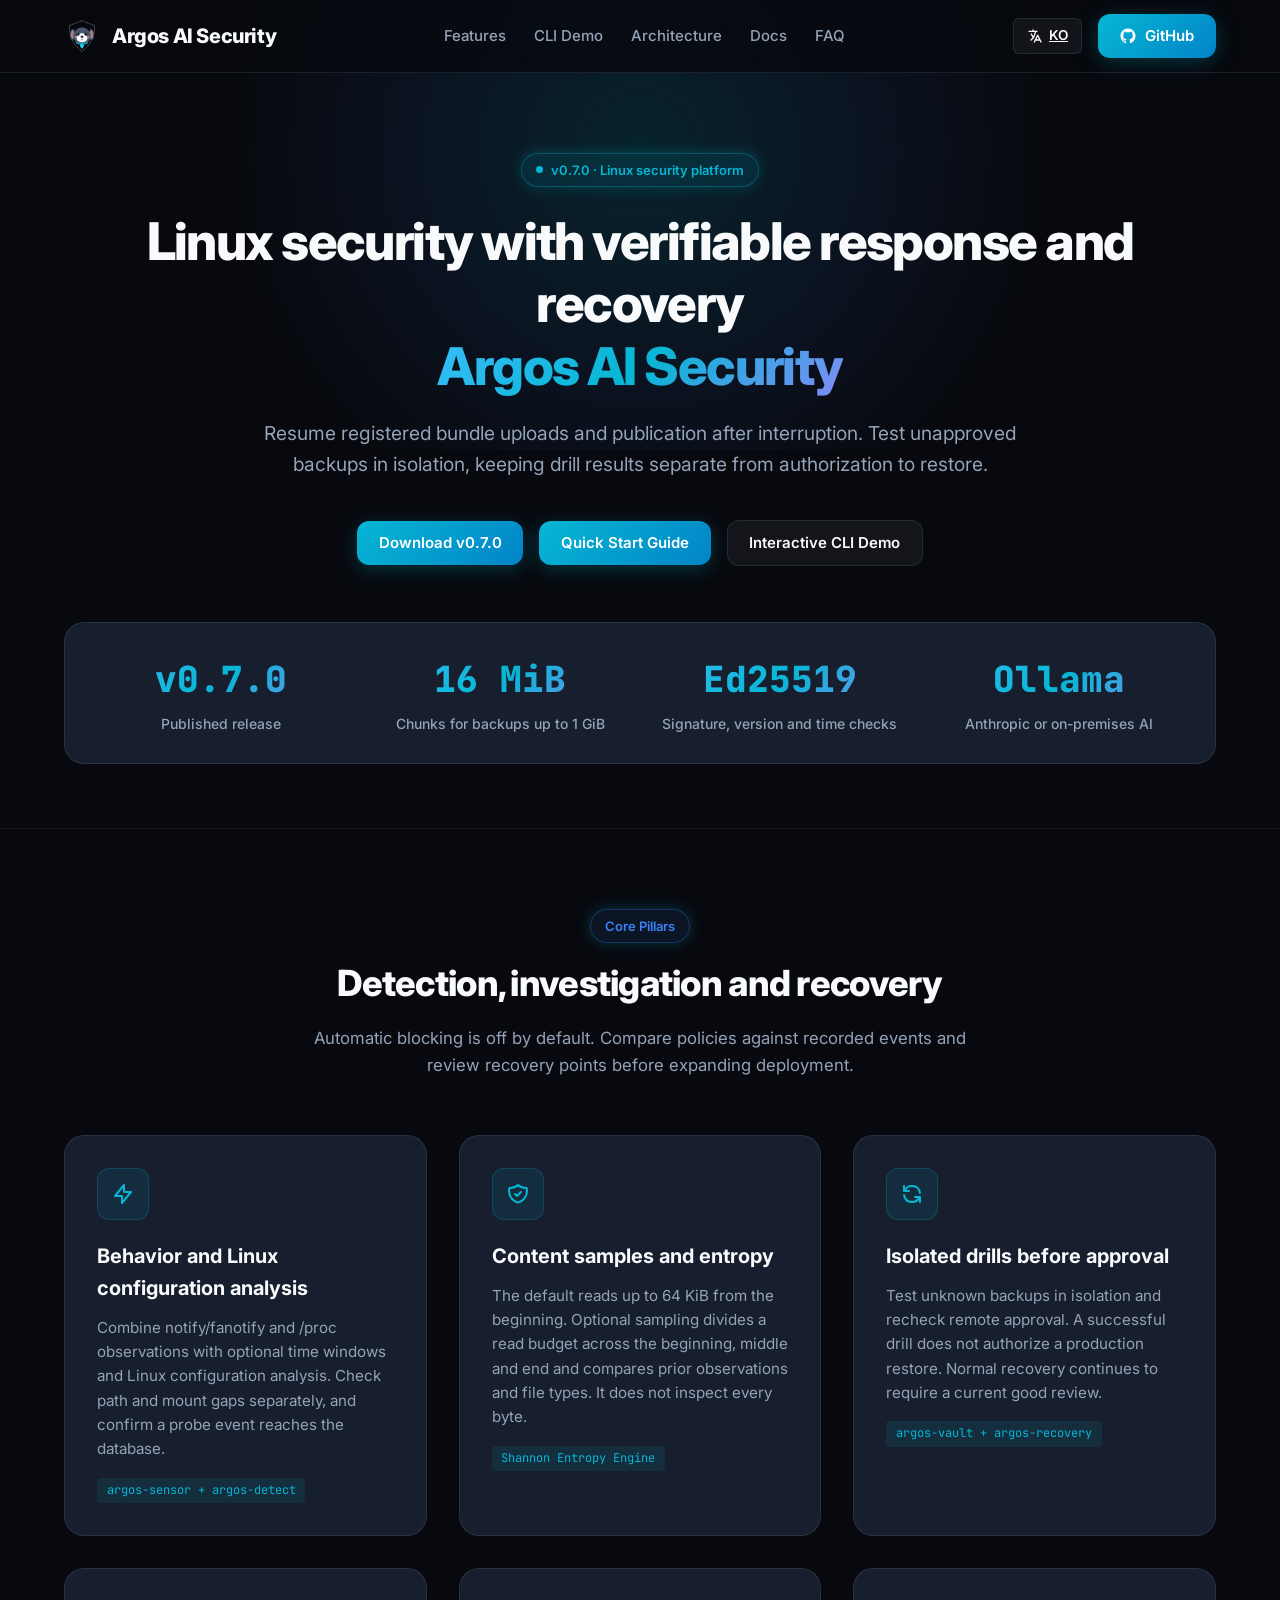
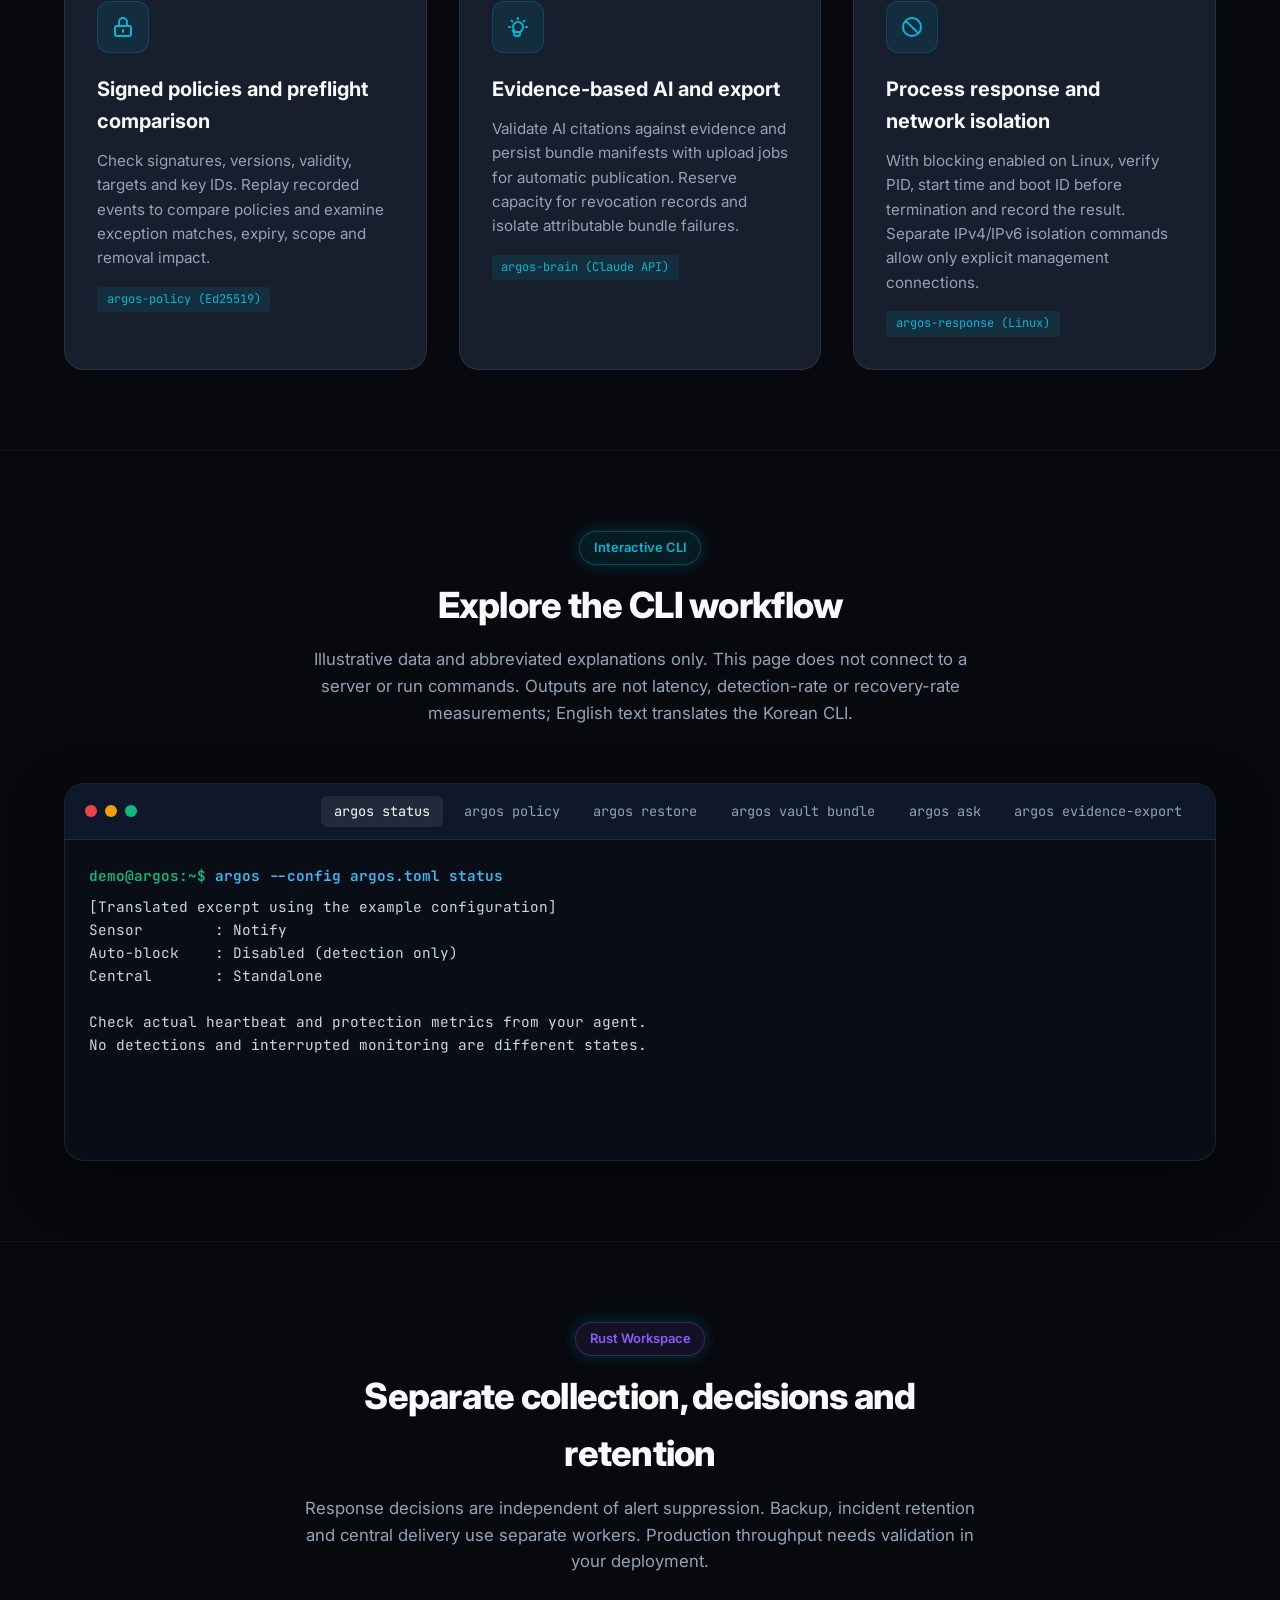
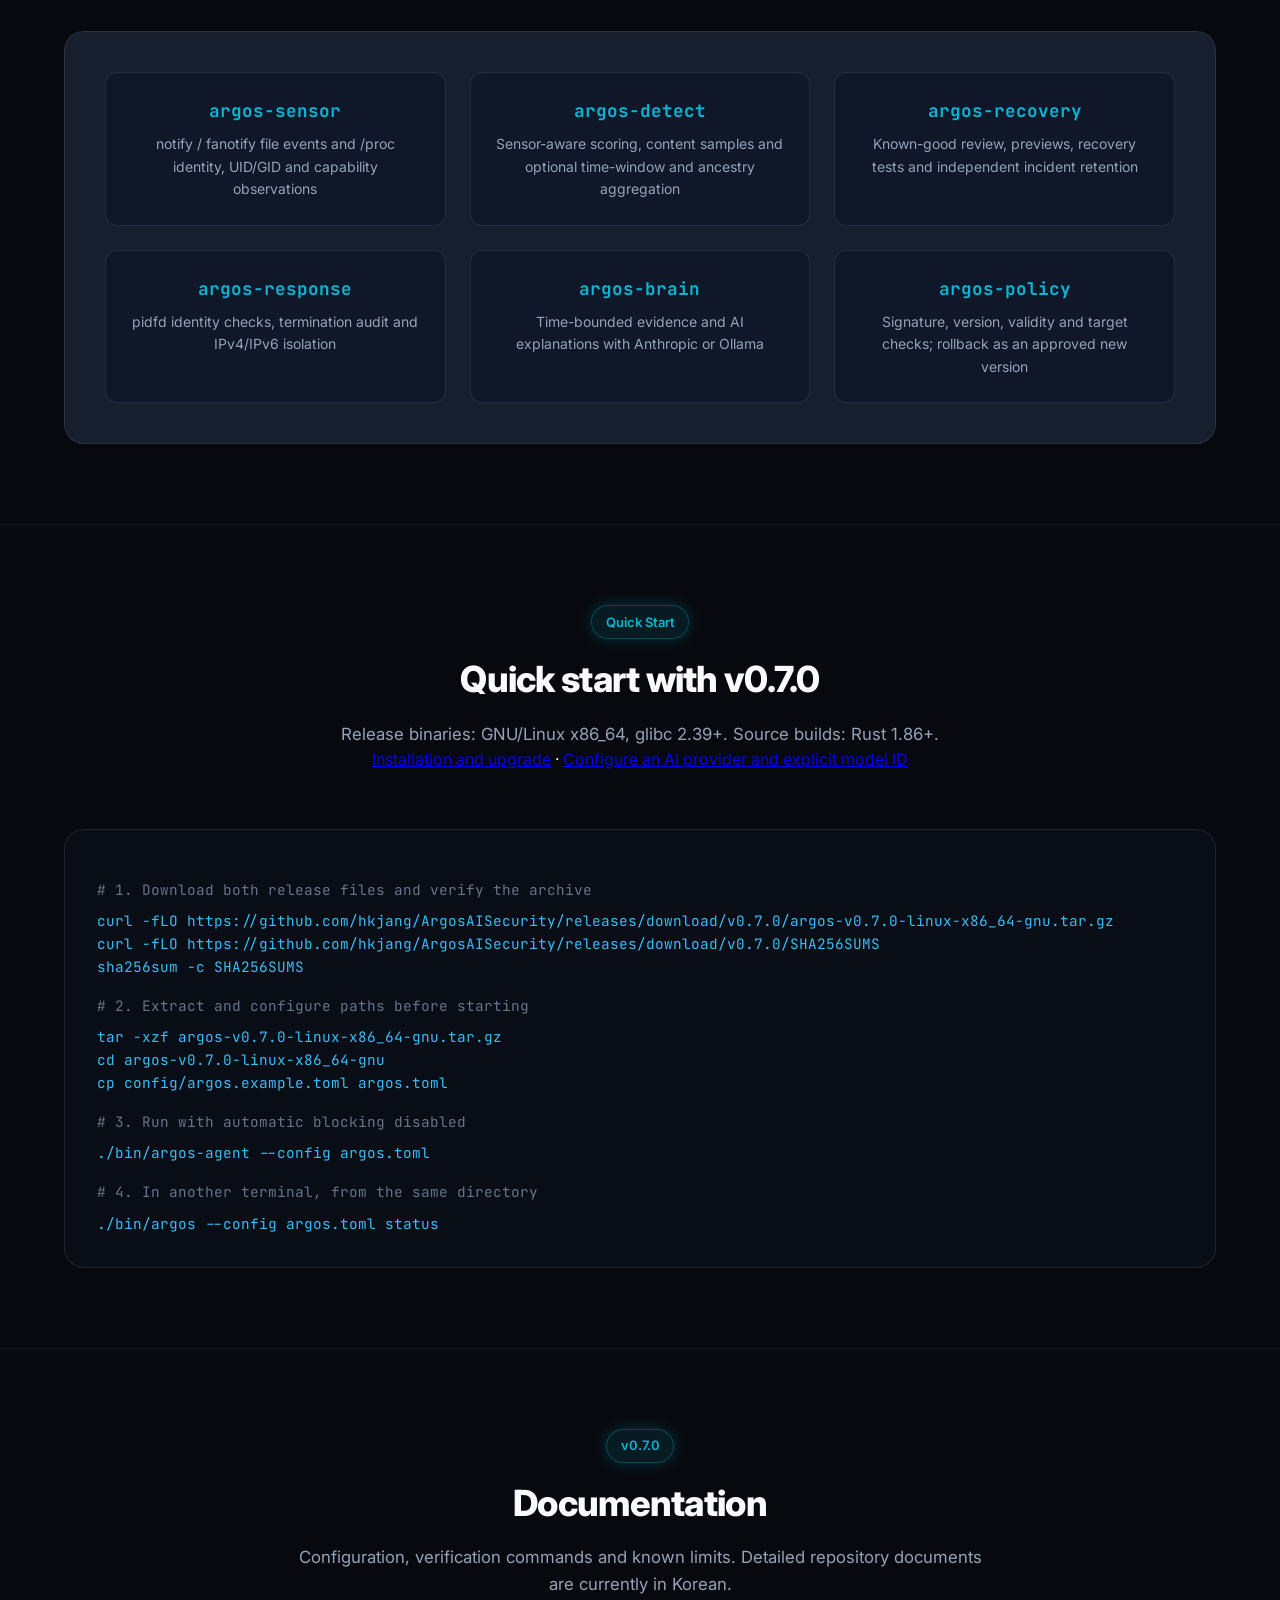
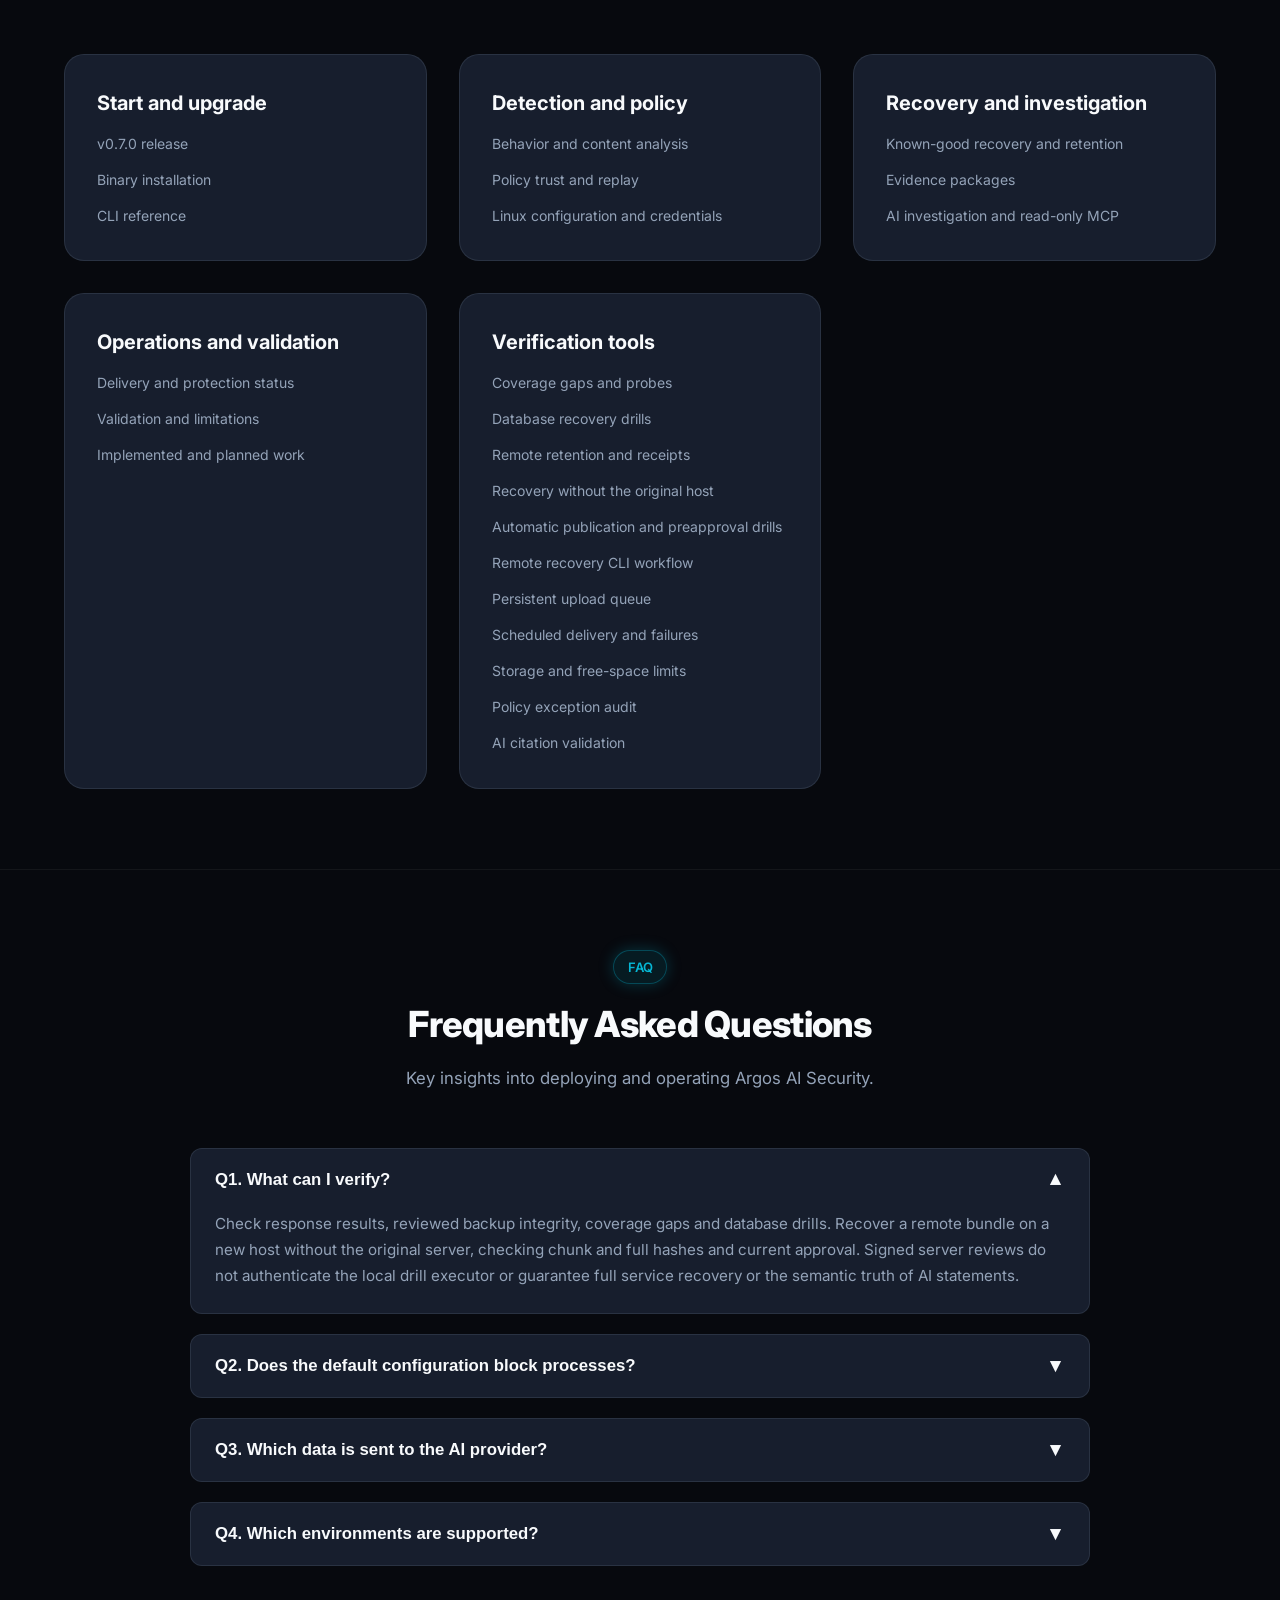
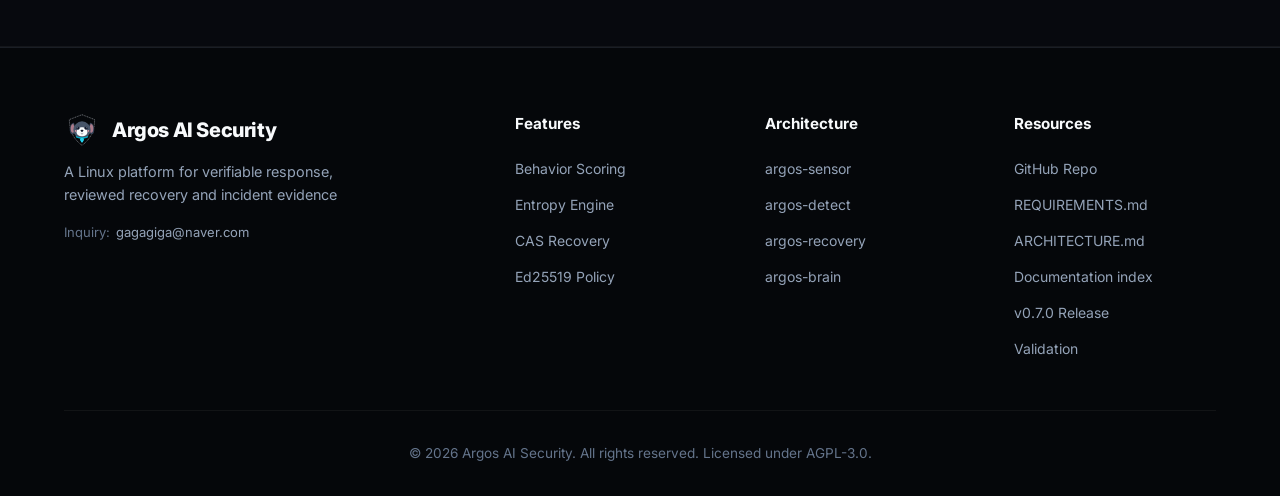
==== commit a82b393d: "feat: resume bundle publication and isolate preapproval recovery trials" ====
--- a/docs/index_en.html
+++ b/docs/index_en.html
@@ -5,8 +5,8 @@
   <meta name="viewport" content="width=device-width, initial-scale=1.0">
   
   <!-- Primary SEO Meta Tags -->
-  <title>Argos AI Security v0.6.0 | Verifiable Linux response and recovery</title>
-  <meta name="title" content="Argos AI Security v0.6.0 | Verifiable Linux response and recovery">
+  <title>Argos AI Security v0.7.0 | Verifiable Linux response and recovery</title>
+  <meta name="title" content="Argos AI Security v0.7.0 | Verifiable Linux response and recovery">
   <meta name="description" content="Chunked backups up to 1 GiB, remote approval and revocation, and recovery drills without the original server. Linux behavior detection, signed policies, persistent delivery and evidence-based AI.">
   <meta name="keywords" content="Argos AI Security, Linux Server Security, Ransomware Defense, AI Cybersecurity, Behavior Scoring, Shannon Entropy, Content-Addressable Storage, Ed25519 Policy, Ollama, Incident Evidence, Rust Security">
   <meta name="author" content="Argos AI Security Team">
@@ -22,14 +22,14 @@
   <!-- Open Graph / Facebook / LinkedIn (SEO) -->
   <meta property="og:type" content="website">
   <meta property="og:url" content="https://hkjang.github.io/ArgosAISecurity/index_en.html">
-  <meta property="og:title" content="Argos AI Security v0.6.0 | Verifiable Linux response and recovery">
+  <meta property="og:title" content="Argos AI Security v0.7.0 | Verifiable Linux response and recovery">
   <meta property="og:description" content="Chunked backups up to 1 GiB, remote approval and revocation, and recovery drills without the original server. Linux behavior detection, signed policies, persistent delivery and evidence-based AI.">
   <meta property="og:site_name" content="Argos AI Security">
 
   <!-- Twitter Card (SEO) -->
   <meta name="twitter:card" content="summary">
   <meta name="twitter:url" content="https://hkjang.github.io/ArgosAISecurity/index_en.html">
-  <meta name="twitter:title" content="Argos AI Security v0.6.0 | Verifiable Linux response and recovery">
+  <meta name="twitter:title" content="Argos AI Security v0.7.0 | Verifiable Linux response and recovery">
   <meta name="twitter:description" content="Chunked backups up to 1 GiB, remote approval and revocation, and recovery drills without the original server. Linux behavior detection, signed policies, persistent delivery and evidence-based AI.">
 
   <!-- Stylesheet -->
@@ -46,8 +46,8 @@
       "applicationCategory": "SecurityApplication",
       "description": "Chunked backups up to 1 GiB, remote approval and revocation, and recovery drills without the original server. Linux behavior detection, signed policies, persistent delivery and evidence-based AI.",
       "softwareVersion": "0.6.0",
-      "downloadUrl": "https://github.com/hkjang/ArgosAISecurity/releases/tag/v0.6.0",
-      "license": "https://github.com/hkjang/ArgosAISecurity/blob/v0.6.0/LICENSE",
+      "downloadUrl": "https://github.com/hkjang/ArgosAISecurity/releases/tag/v0.7.0",
+      "license": "https://github.com/hkjang/ArgosAISecurity/blob/v0.7.0/LICENSE",
       "offers": {
         "@type": "Offer",
         "price": "0",
@@ -86,7 +86,7 @@
           "name": "Which environments are supported?",
           "acceptedAnswer": {
             "@type": "Answer",
-            "text": "The v0.6.0 binaries target GNU/Linux x86_64 with glibc 2.39 or later. Source builds require Rust 1.86 or later. notify also provides a development path for other operating systems, but this release supplies no Windows/macOS binaries or execution validation. fanotify, process response and isolation need Linux support and permissions."
+            "text": "The v0.7.0 binaries target GNU/Linux x86_64 with glibc 2.39 or later. Source builds require Rust 1.86 or later. notify also provides a development path for other operating systems, but this release supplies no Windows/macOS binaries or execution validation. fanotify, process response and isolation need Linux support and permissions."
           }
         }
       ]
@@ -150,15 +150,15 @@
       <div class="container">
         <div class="badge">
           <span class="badge-dot"></span>
-          <span data-i18n="hero_badge">v0.6.0 · Linux security platform</span>
+          <span data-i18n="hero_badge">v0.7.0 · Linux security platform</span>
         </div>
 
         <h1 data-i18n="hero_title">Linux security with verifiable response and recovery<br><span class="text-gradient">Argos AI Security</span></h1>
 
-        <p class="subtitle" data-i18n="hero_subtitle">Store backups up to 1 GiB in chunks and test recovery on a new host without the original server or local database. Verify current remote approval, chunk hashes and the complete file hash.</p>
+        <p class="subtitle" data-i18n="hero_subtitle">Resume registered bundle uploads and publication after interruption. Test unapproved backups in isolation, keeping drill results separate from authorization to restore.</p>
 
         <div class="hero-cta">
-          <a href="https://github.com/hkjang/ArgosAISecurity/releases/tag/v0.6.0" class="btn-primary" data-i18n="btn_download">Download v0.6.0</a>
+          <a href="https://github.com/hkjang/ArgosAISecurity/releases/tag/v0.7.0" class="btn-primary" data-i18n="btn_download">Download v0.7.0</a>
           <a href="#quickstart" class="btn-primary" data-i18n="btn_quickstart">Quick Start Guide</a>
           <a href="#cli-demo" class="btn-secondary" data-i18n="btn_demo">Interactive CLI Demo</a>
         </div>
@@ -166,7 +166,7 @@
         <!-- Metrics Bar -->
         <div class="metrics-bar">
           <div class="metric-item">
-            <div class="metric-value text-gradient" data-i18n="metric_time">v0.6.0</div>
+            <div class="metric-value text-gradient" data-i18n="metric_time">v0.7.0</div>
             <div class="metric-label" data-i18n="metric_time_label">Published release</div>
           </div>
           <div class="metric-item">
@@ -220,8 +220,8 @@
             <div class="feature-icon">
               <svg width="24" height="24" fill="none" stroke="currentColor" viewBox="0 0 24 24"><path stroke-linecap="round" stroke-linejoin="round" stroke-width="2" d="M4 4v5h.582m15.356 2A8.001 8.001 0 004.582 9m0 0H9m11 11v-5h-.581m0 0a8.003 8.003 0 01-15.357-2m15.357 2H15"></path></svg>
             </div>
-            <h3 data-i18n="feat3_title">Recovery without the original server</h3>
-            <p data-i18n="feat3_desc">Keep reviewed previews and incident retention, and recover remote backup bundles. Check current administrator approval, chunk and full hashes, and database drills from the embedded plan. Local drill reports remain unsigned.</p>
+            <h3 data-i18n="feat3_title">Isolated drills before approval</h3>
+            <p data-i18n="feat3_desc">Test unknown backups in isolation and recheck remote approval. A successful drill does not authorize a production restore. Normal recovery continues to require a current good review.</p>
             <span class="feature-tag">argos-vault + argos-recovery</span>
           </div>
 
@@ -241,7 +241,7 @@
               <svg width="24" height="24" fill="none" stroke="currentColor" viewBox="0 0 24 24"><path stroke-linecap="round" stroke-linejoin="round" stroke-width="2" d="M9.663 17h4.673M12 3v1m6.364 1.636l-.707.707M21 12h-1M4 12H3m3.343-5.657l-.707-.707m2.828 9.9a5 5 0 117.072 0l-.548.547A3.374 3.374 0 0014 18.469V19a2 2 0 01-2 2h-1.686a2 2 0 01-1.996-1.854l-.066-.677a3.374 3.374 0 00-1.042-2.127l-.547-.547z"></path></svg>
             </div>
             <h3 data-i18n="feat5_title">Evidence-based AI and export</h3>
-            <p data-i18n="feat5_desc">Check AI citations against recorded evidence. Operate the upload queue with leases, receipt archives and scheduled delivery while enforcing storage limits. Atomic publication of three-file incident packages remains future work.</p>
+            <p data-i18n="feat5_desc">Validate AI citations against evidence and persist bundle manifests with upload jobs for automatic publication. Reserve capacity for revocation records and isolate attributable bundle failures.</p>
             <span class="feature-tag">argos-brain (Claude API)</span>
           </div>
 
@@ -346,18 +346,18 @@
       <div class="container">
         <div class="section-header">
           <span class="badge">Quick Start</span>
-          <h2 class="section-title">Quick start with v0.6.0</h2>
+          <h2 class="section-title">Quick start with v0.7.0</h2>
           <p class="section-desc">Release binaries: GNU/Linux x86_64, glibc 2.39+. Source builds: Rust 1.86+.</p>
           <p><a href="INSTALL_BINARY.md">Installation and upgrade</a> · <a href="FEATURE_AI.md">Configure an AI provider and explicit model ID</a></p>
         </div>
         <div style="background: #090d16; border: 1px solid var(--border-color); border-radius: var(--radius-lg); padding: 2rem; font-family: var(--font-mono); font-size: 0.9rem; color: #e2e8f0; overflow-x: auto;">
           <div style="color: var(--text-dim); margin: 1rem 0 0.5rem;"># 1. Download both release files and verify the archive</div>
-<div style="color: #38bdf8;">curl -fLO https://github.com/hkjang/ArgosAISecurity/releases/download/v0.6.0/argos-v0.6.0-linux-x86_64-gnu.tar.gz</div>
-<div style="color: #38bdf8;">curl -fLO https://github.com/hkjang/ArgosAISecurity/releases/download/v0.6.0/SHA256SUMS</div>
+<div style="color: #38bdf8;">curl -fLO https://github.com/hkjang/ArgosAISecurity/releases/download/v0.7.0/argos-v0.7.0-linux-x86_64-gnu.tar.gz</div>
+<div style="color: #38bdf8;">curl -fLO https://github.com/hkjang/ArgosAISecurity/releases/download/v0.7.0/SHA256SUMS</div>
 <div style="color: #38bdf8;">sha256sum -c SHA256SUMS</div>
 <div style="color: var(--text-dim); margin: 1rem 0 0.5rem;"># 2. Extract and configure paths before starting</div>
-<div style="color: #38bdf8;">tar -xzf argos-v0.6.0-linux-x86_64-gnu.tar.gz</div>
-<div style="color: #38bdf8;">cd argos-v0.6.0-linux-x86_64-gnu</div>
+<div style="color: #38bdf8;">tar -xzf argos-v0.7.0-linux-x86_64-gnu.tar.gz</div>
+<div style="color: #38bdf8;">cd argos-v0.7.0-linux-x86_64-gnu</div>
 <div style="color: #38bdf8;">cp config/argos.example.toml argos.toml</div>
 <div style="color: var(--text-dim); margin: 1rem 0 0.5rem;"># 3. Run with automatic blocking disabled</div>
 <div style="color: #38bdf8;">./bin/argos-agent --config argos.toml</div>
@@ -367,10 +367,10 @@
       </div>
     </section>
 
-<section id="documentation"><div class="container"><div class="section-header"><span class="badge">v0.6.0</span><h2 class="section-title">Documentation</h2><p class="section-desc">Configuration, verification commands and known limits. Detailed repository documents are currently in Korean.</p></div><div class="features-grid"><div class="feature-card"><h3>Start and upgrade</h3><ul class="footer-links"><li><a href="https://github.com/hkjang/ArgosAISecurity/releases/tag/v0.6.0">v0.6.0 release</a></li><li><a href="INSTALL_BINARY.md">Binary installation</a></li><li><a href="SERVICE_CLI.md">CLI reference</a></li></ul></div>
+<section id="documentation"><div class="container"><div class="section-header"><span class="badge">v0.7.0</span><h2 class="section-title">Documentation</h2><p class="section-desc">Configuration, verification commands and known limits. Detailed repository documents are currently in Korean.</p></div><div class="features-grid"><div class="feature-card"><h3>Start and upgrade</h3><ul class="footer-links"><li><a href="https://github.com/hkjang/ArgosAISecurity/releases/tag/v0.7.0">v0.7.0 release</a></li><li><a href="INSTALL_BINARY.md">Binary installation</a></li><li><a href="SERVICE_CLI.md">CLI reference</a></li></ul></div>
 <div class="feature-card"><h3>Detection and policy</h3><ul class="footer-links"><li><a href="FEATURE_DETECTION.md">Behavior and content analysis</a></li><li><a href="FEATURE_POLICY.md">Policy trust and replay</a></li><li><a href="FEATURE_LINUX_ANALYSIS.md">Linux configuration and credentials</a></li></ul></div>
 <div class="feature-card"><h3>Recovery and investigation</h3><ul class="footer-links"><li><a href="FEATURE_RECOVERY.md">Known-good recovery and retention</a></li><li><a href="FEATURE_EVIDENCE_PACKAGE.md">Evidence packages</a></li><li><a href="FEATURE_AI.md">AI investigation and read-only MCP</a></li></ul></div>
-<div class="feature-card"><h3>Operations and validation</h3><ul class="footer-links"><li><a href="FEATURE_RELIABILITY.md">Delivery and protection status</a></li><li><a href="PLATFORM_VALIDATION.md">Validation and limitations</a></li><li><a href="ROADMAP.md">Implemented and planned work</a></li></ul></div><div class="feature-card"><h3>Verification tools</h3><ul class="footer-links"><li><a href="FEATURE_COVERAGE.md">Coverage gaps and probes</a></li><li><a href="FEATURE_SERVICE_RECOVERY.md">Database recovery drills</a></li><li><a href="FEATURE_REMOTE_VAULT.md">Remote retention and receipts</a></li><li><a href="FEATURE_RECOVERY_BUNDLE.md">Recovery without the original host</a></li><li><a href="FEATURE_RECOVERY_BUNDLE_CLI.md">Remote recovery CLI workflow</a></li><li><a href="FEATURE_VAULT_QUEUE.md">Persistent upload queue</a></li><li><a href="FEATURE_VAULT_SCHEDULER.md">Scheduled delivery and failures</a></li><li><a href="FEATURE_VAULT_CAPACITY.md">Storage and free-space limits</a></li><li><a href="FEATURE_EXCEPTION_AUDIT.md">Policy exception audit</a></li><li><a href="FEATURE_AI_VALIDATION.md">AI citation validation</a></li></ul></div></div></div></section>
+<div class="feature-card"><h3>Operations and validation</h3><ul class="footer-links"><li><a href="FEATURE_RELIABILITY.md">Delivery and protection status</a></li><li><a href="PLATFORM_VALIDATION.md">Validation and limitations</a></li><li><a href="ROADMAP.md">Implemented and planned work</a></li></ul></div><div class="feature-card"><h3>Verification tools</h3><ul class="footer-links"><li><a href="FEATURE_COVERAGE.md">Coverage gaps and probes</a></li><li><a href="FEATURE_SERVICE_RECOVERY.md">Database recovery drills</a></li><li><a href="FEATURE_REMOTE_VAULT.md">Remote retention and receipts</a></li><li><a href="FEATURE_RECOVERY_BUNDLE.md">Recovery without the original host</a></li><li><a href="FEATURE_BUNDLE_OPERATIONS.md">Automatic publication and preapproval drills</a></li><li><a href="FEATURE_RECOVERY_BUNDLE_CLI.md">Remote recovery CLI workflow</a></li><li><a href="FEATURE_VAULT_QUEUE.md">Persistent upload queue</a></li><li><a href="FEATURE_VAULT_SCHEDULER.md">Scheduled delivery and failures</a></li><li><a href="FEATURE_VAULT_CAPACITY.md">Storage and free-space limits</a></li><li><a href="FEATURE_EXCEPTION_AUDIT.md">Policy exception audit</a></li><li><a href="FEATURE_AI_VALIDATION.md">AI citation validation</a></li></ul></div></div></div></section>
 
     <!-- FAQ Accordion Section -->
     <section id="faq">
@@ -415,7 +415,7 @@
               <span data-i18n="faq4_q">Q4. Which environments are supported?</span>
               <span class="faq-icon">▼</span>
             </button>
-            <div class="faq-answer" data-i18n="faq4_a">The v0.6.0 binaries target GNU/Linux x86_64 with glibc 2.39 or later. Source builds require Rust 1.86 or later. notify also provides a development path for other operating systems, but this release supplies no Windows/macOS binaries or execution validation. fanotify, process response and isolation need Linux support and permissions.</div>
+            <div class="faq-answer" data-i18n="faq4_a">The v0.7.0 binaries target GNU/Linux x86_64 with glibc 2.39 or later. Source builds require Rust 1.86 or later. notify also provides a development path for other operating systems, but this release supplies no Windows/macOS binaries or execution validation. fanotify, process response and isolation need Linux support and permissions.</div>
           </div>
         </div>
       </div>
@@ -467,7 +467,7 @@
             <li><a href="REQUIREMENTS.md" target="_blank">REQUIREMENTS.md</a></li>
             <li><a href="ARCHITECTURE.md" target="_blank">ARCHITECTURE.md</a></li>
             <li><a href="#documentation">Documentation index</a></li>
-            <li><a href="https://github.com/hkjang/ArgosAISecurity/releases/tag/v0.6.0">v0.6.0 Release</a></li>
+            <li><a href="https://github.com/hkjang/ArgosAISecurity/releases/tag/v0.7.0">v0.7.0 Release</a></li>
             <li><a href="PLATFORM_VALIDATION.md">Validation</a></li>
           </ul>
         </div>
